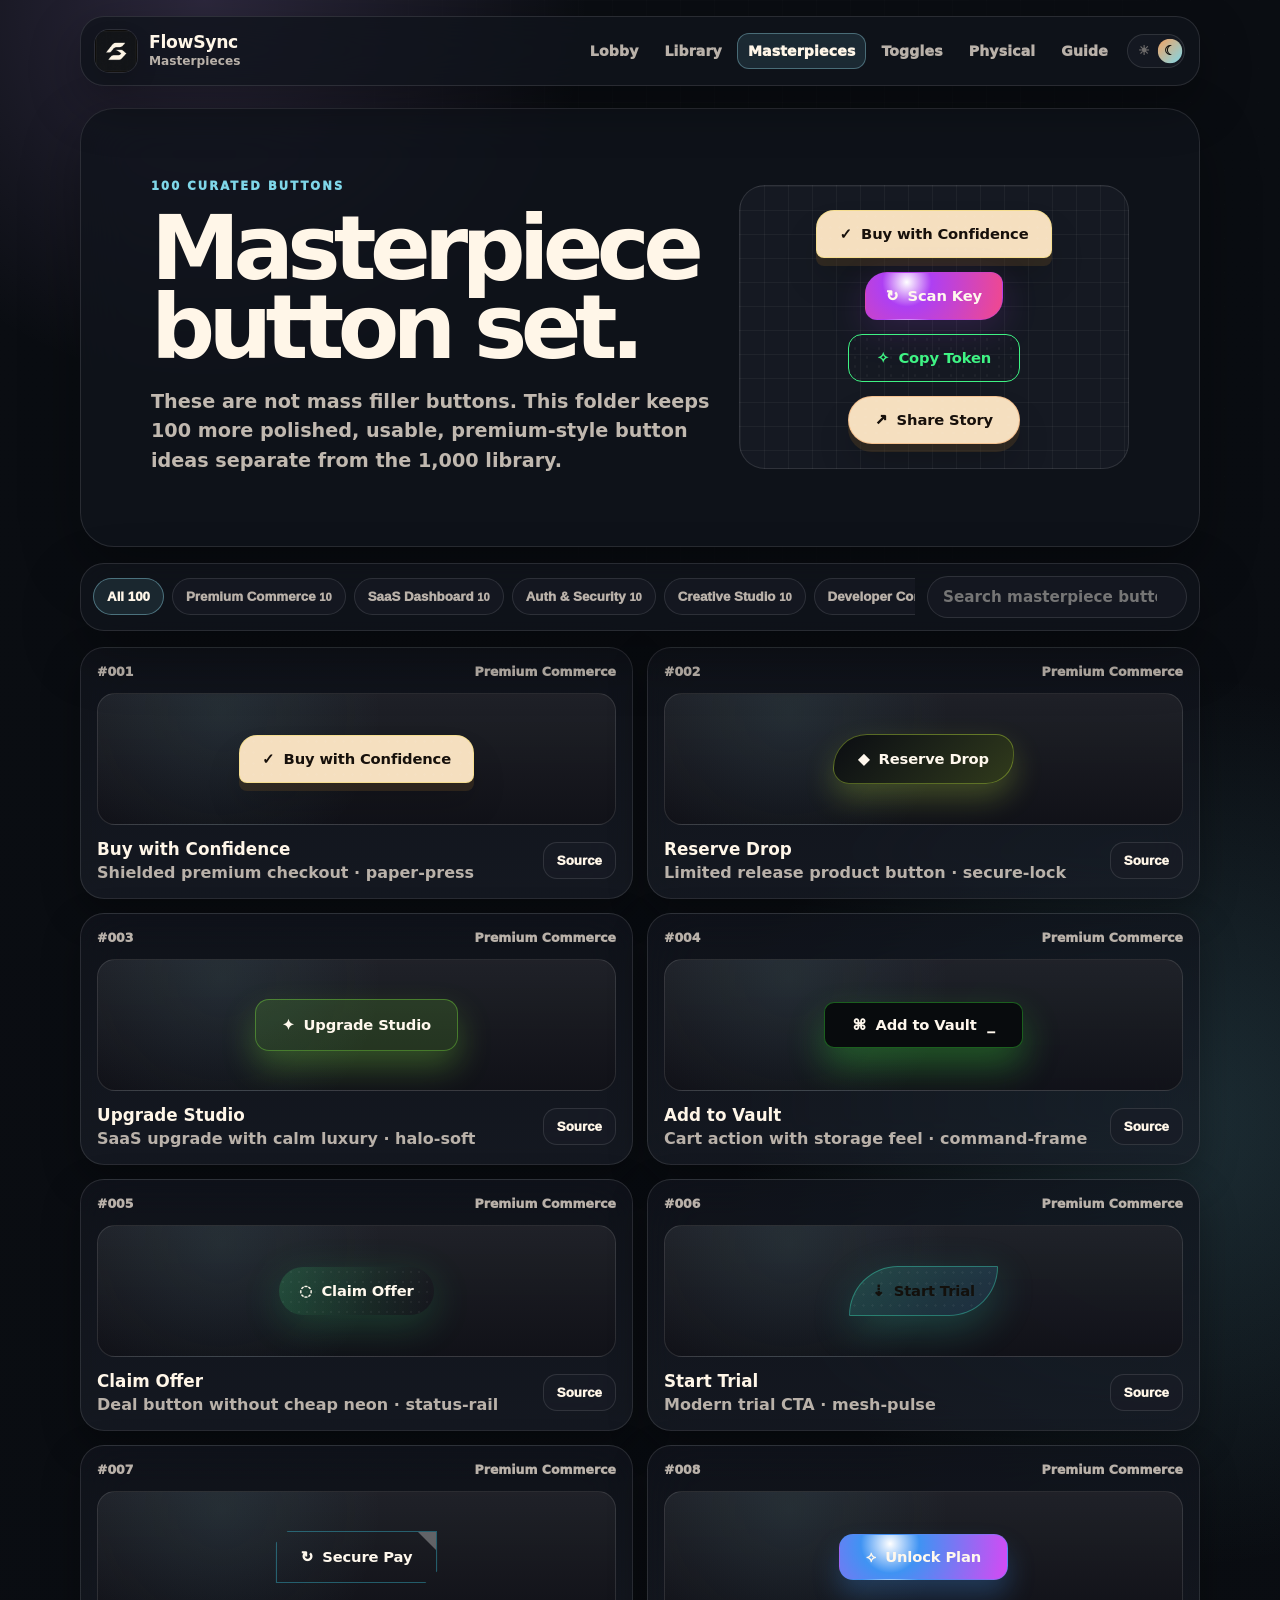
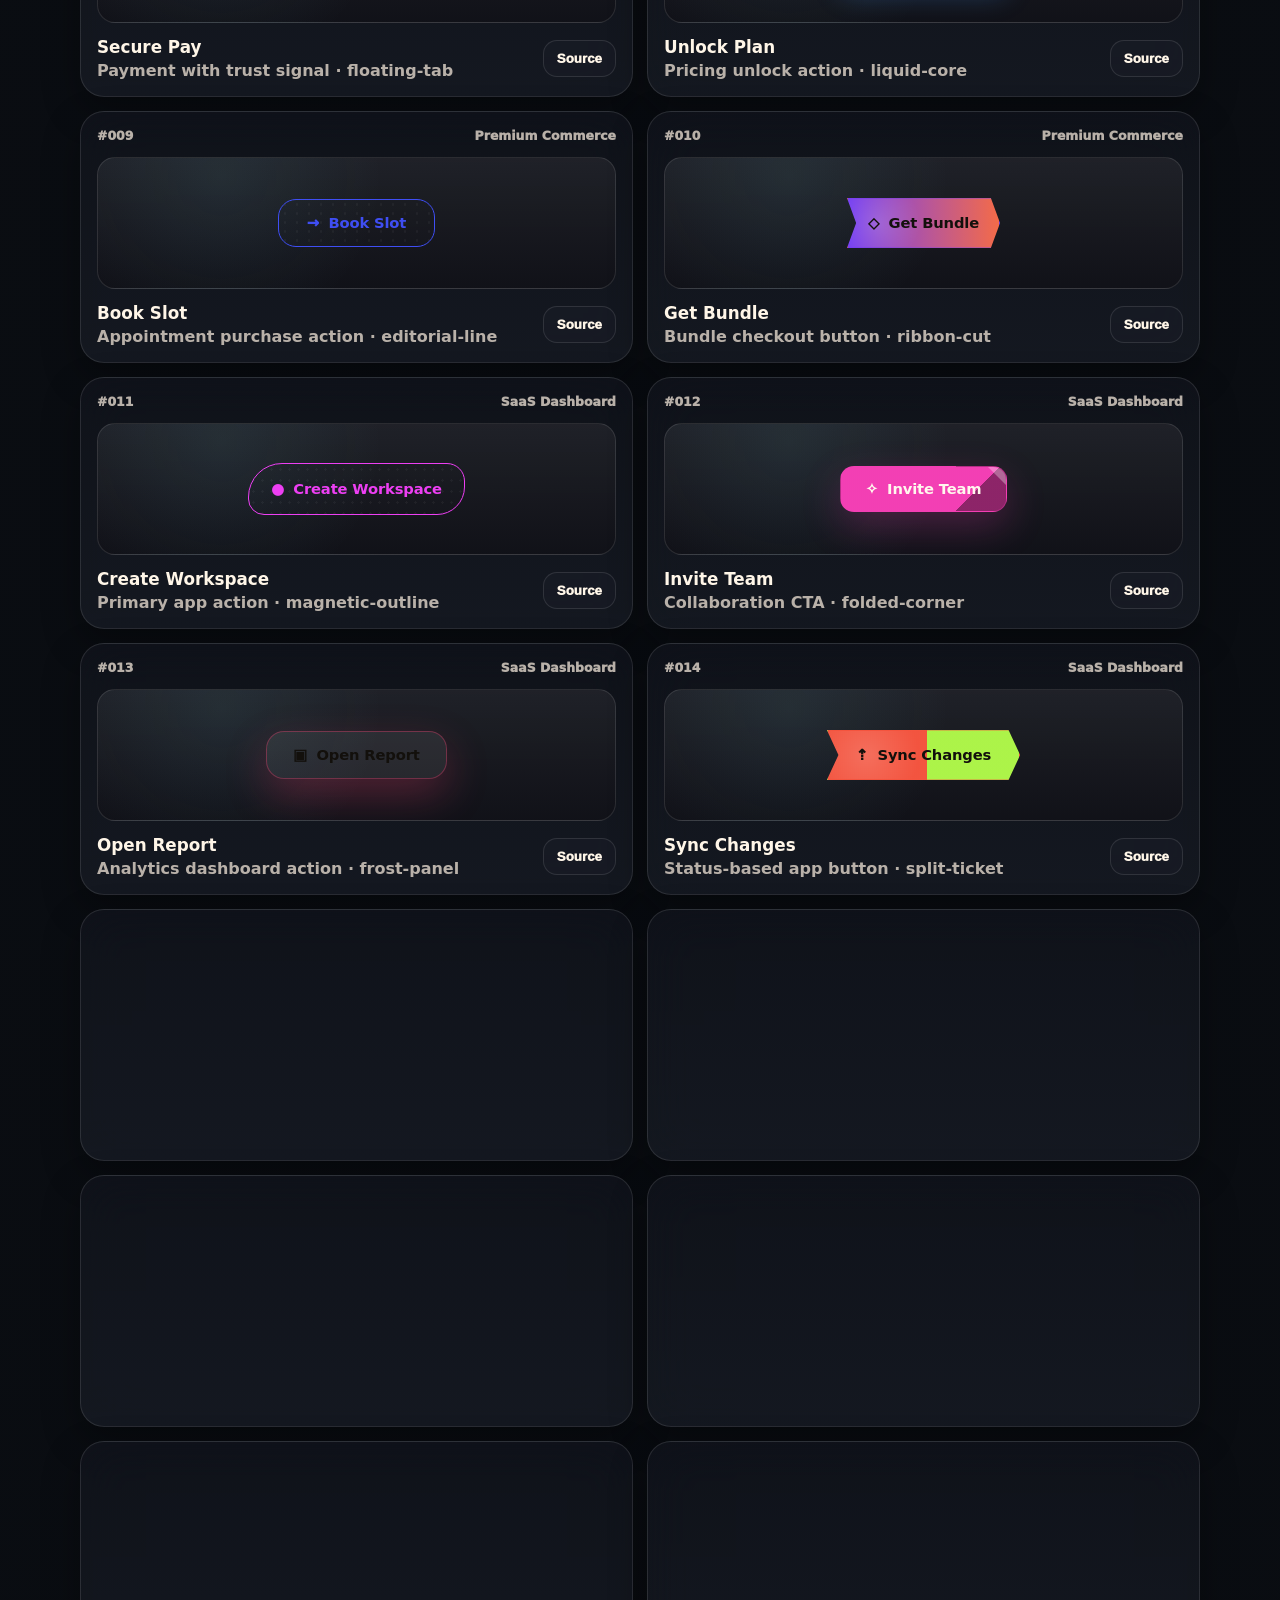
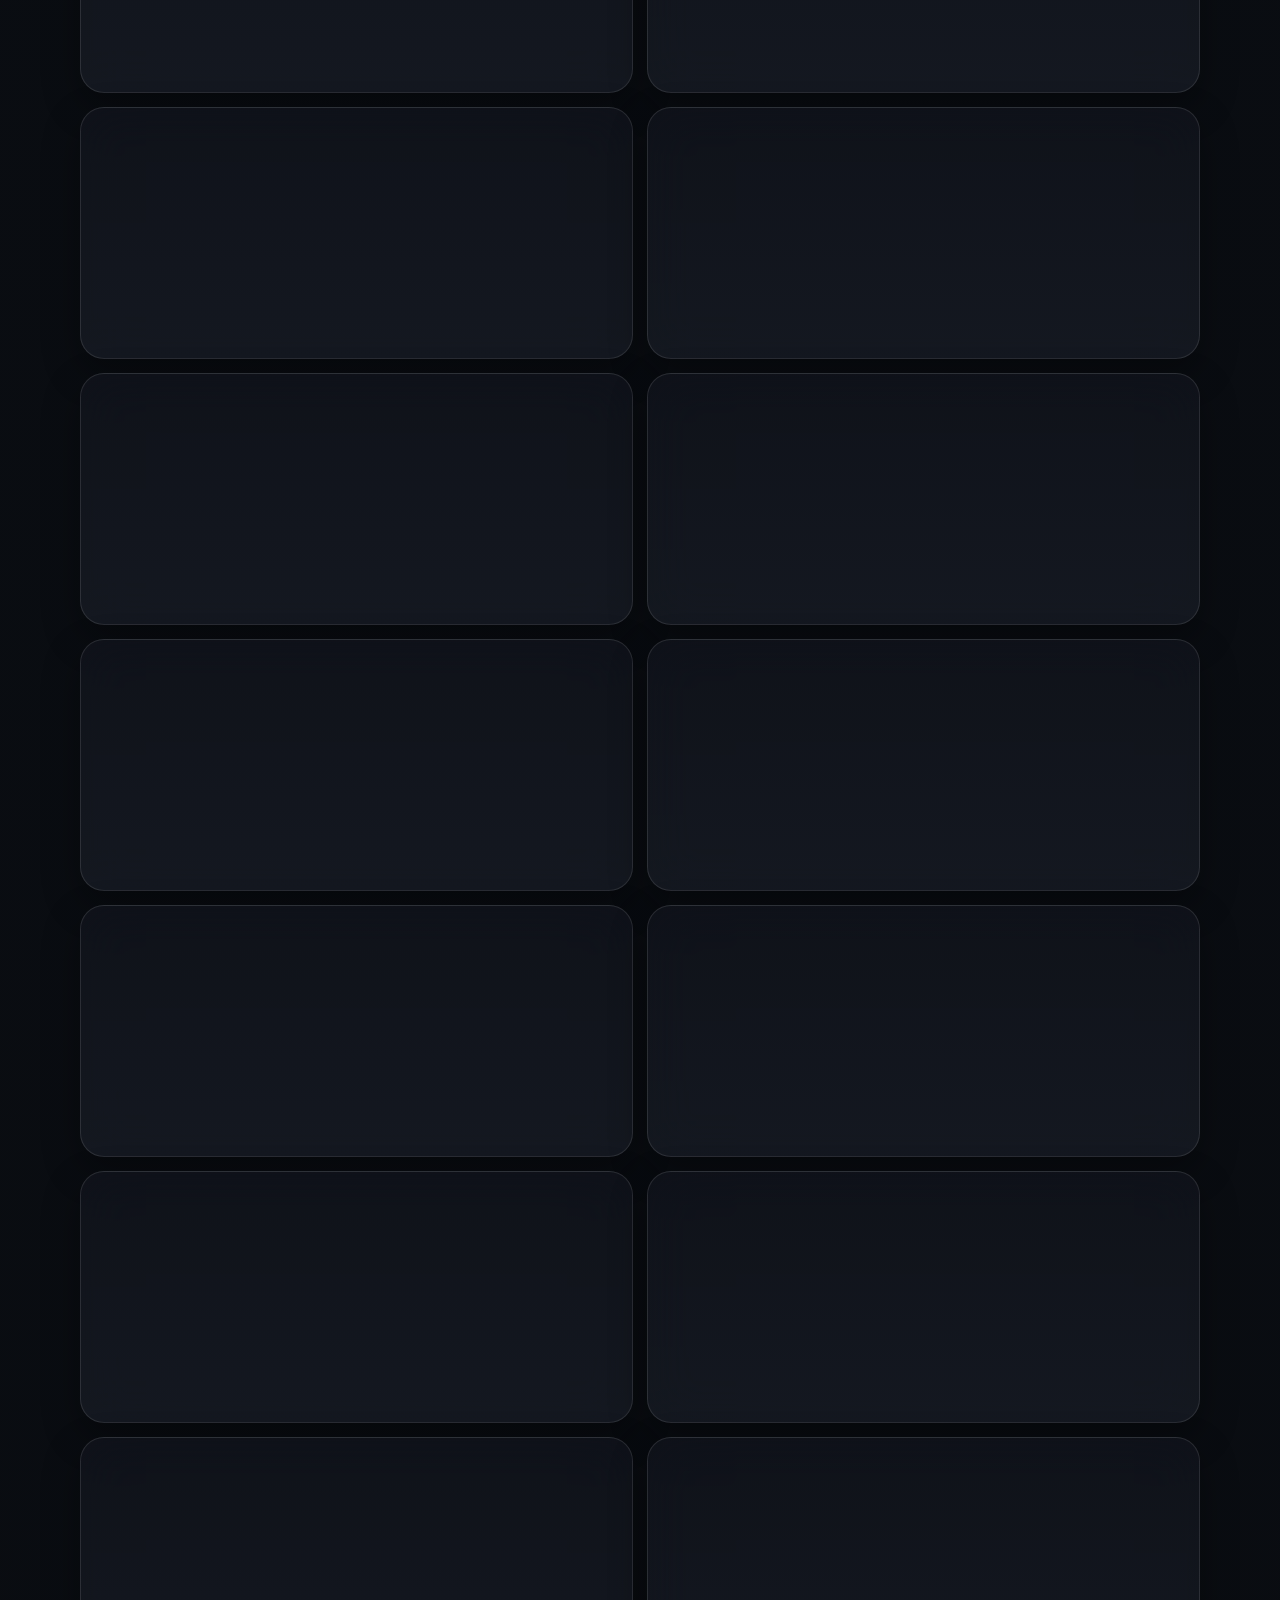
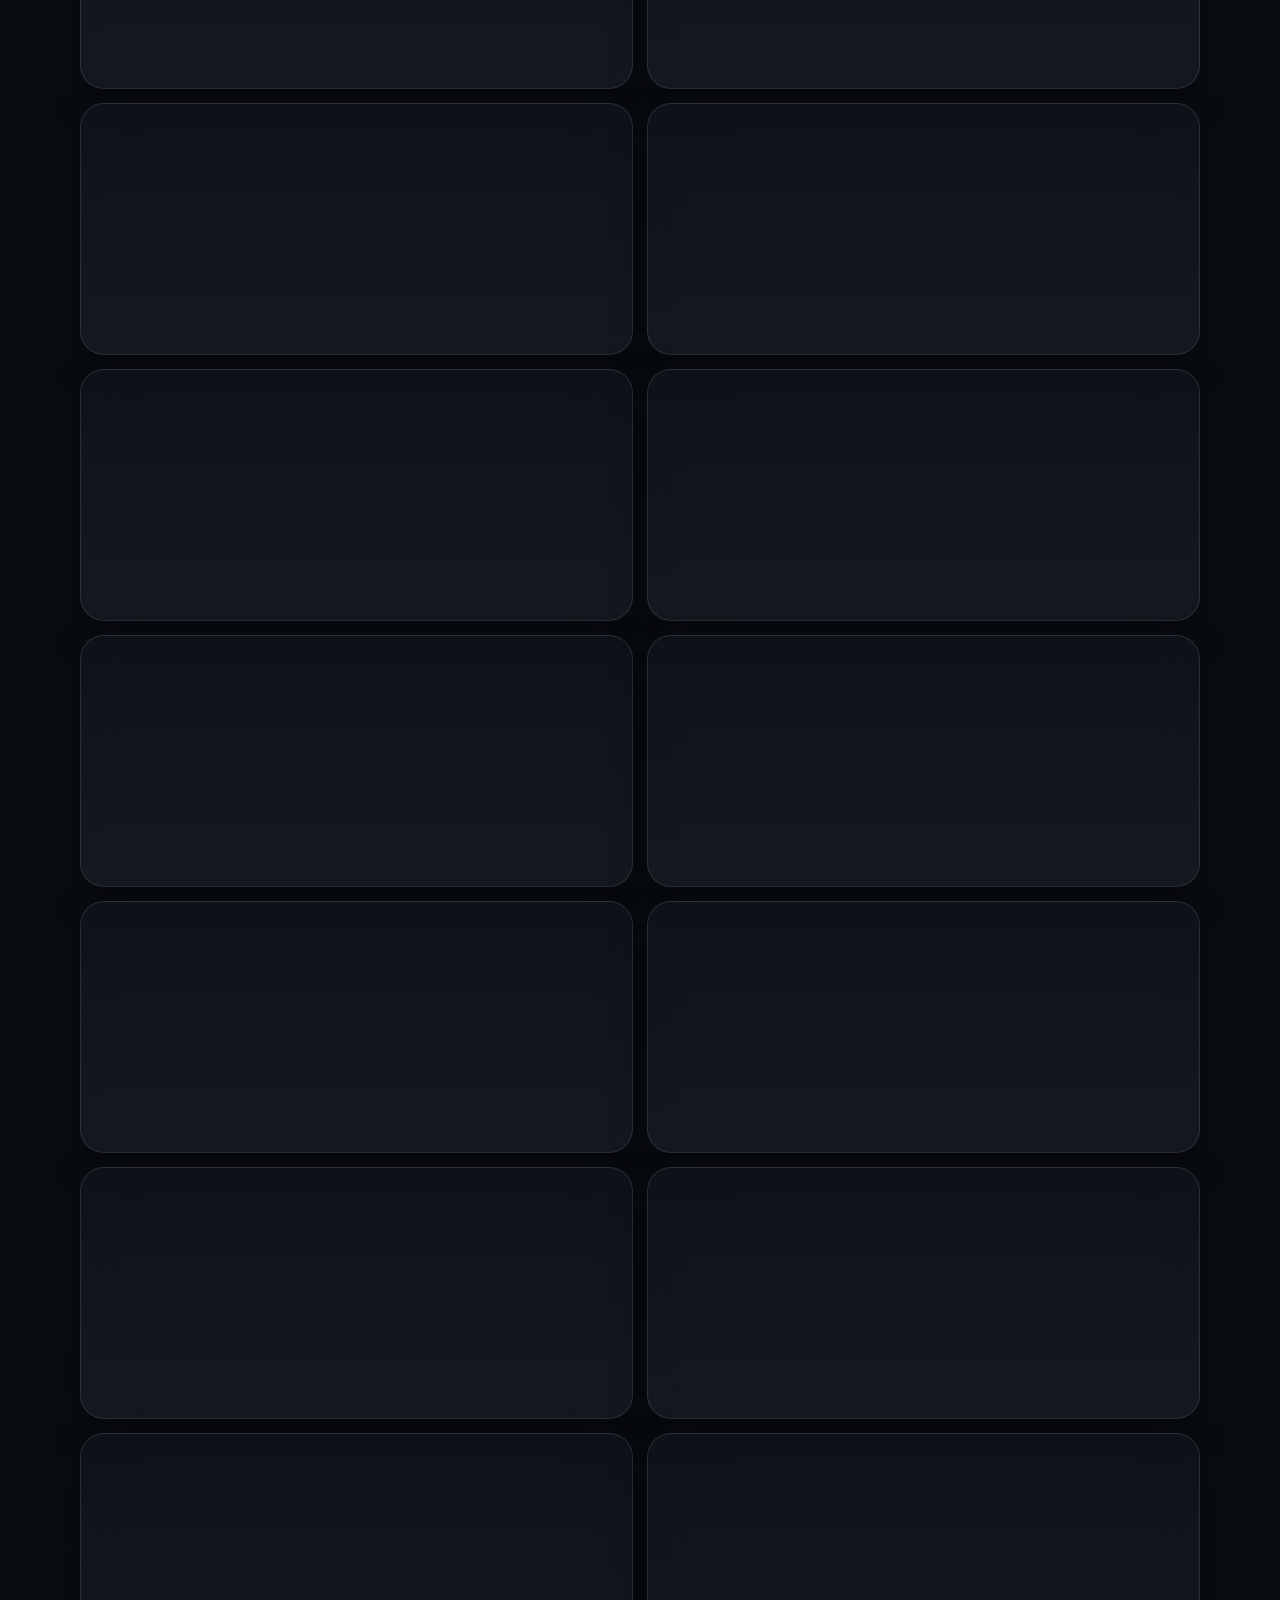
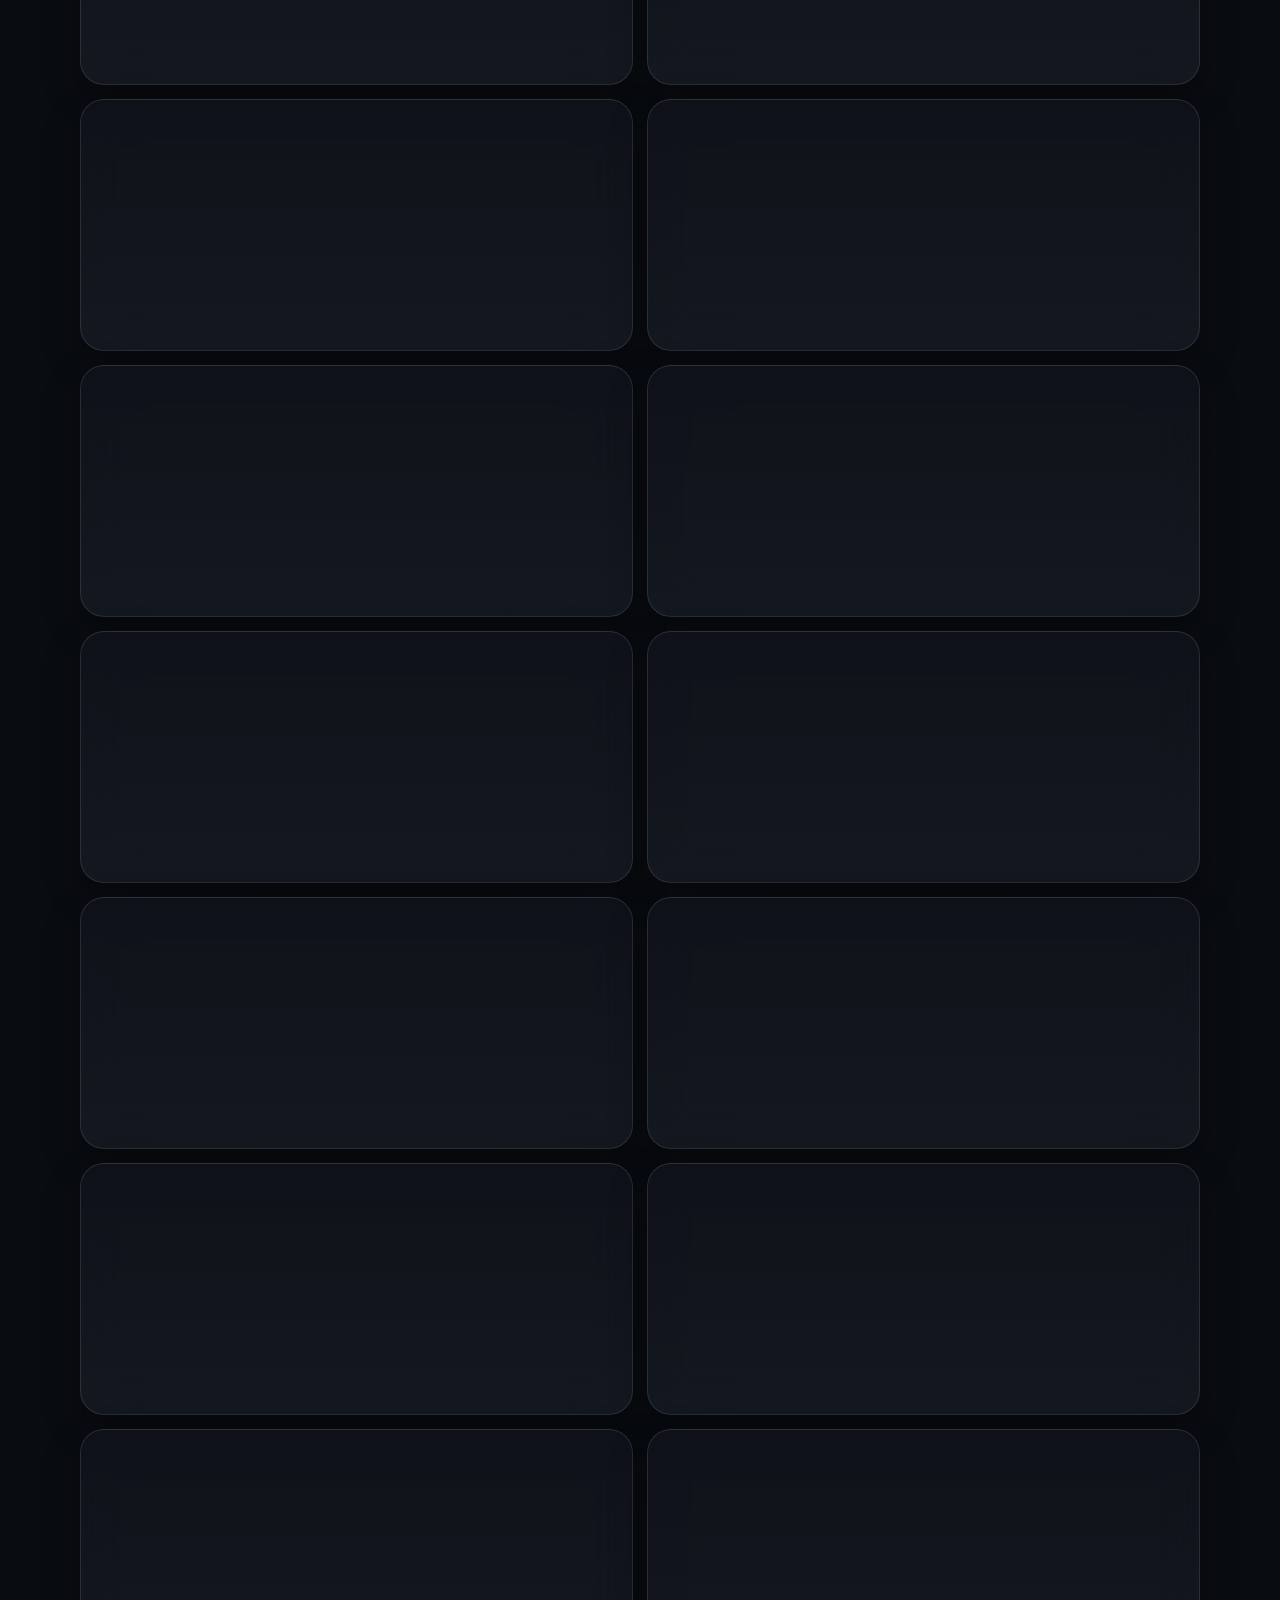
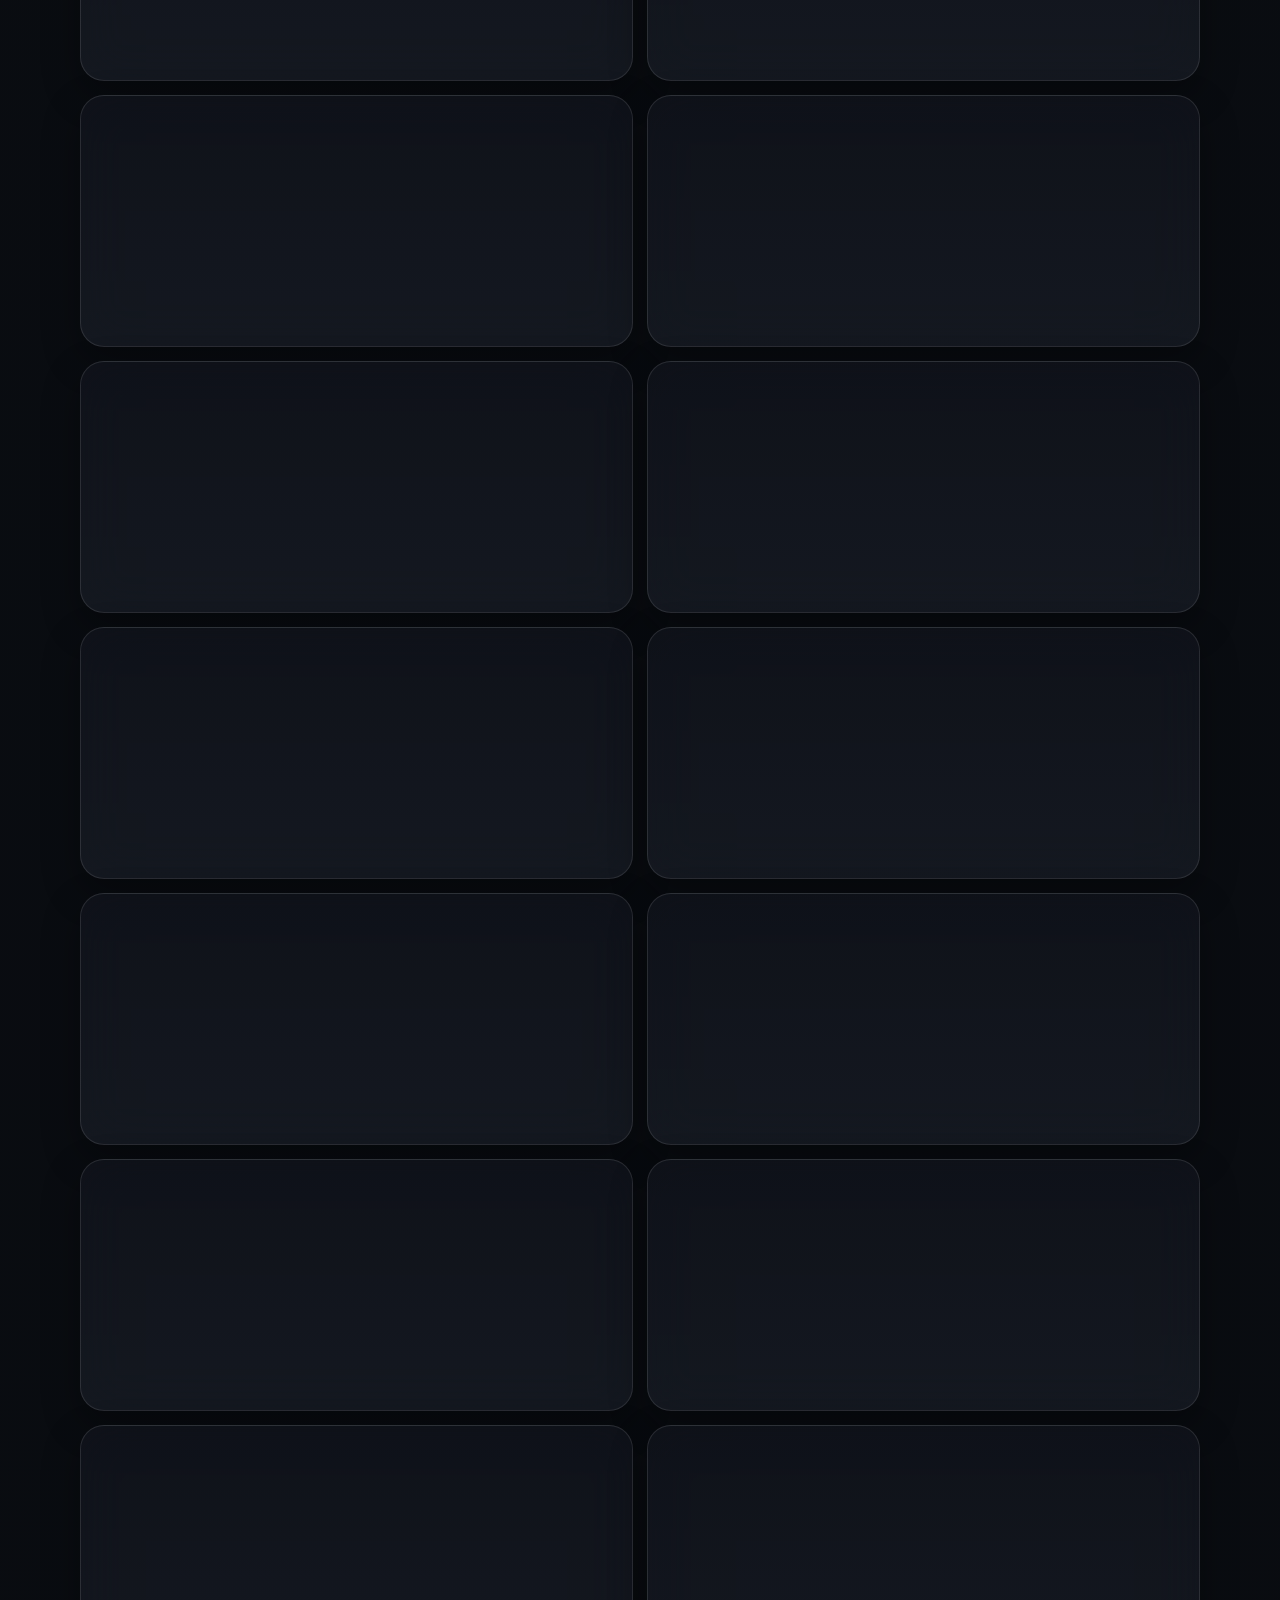
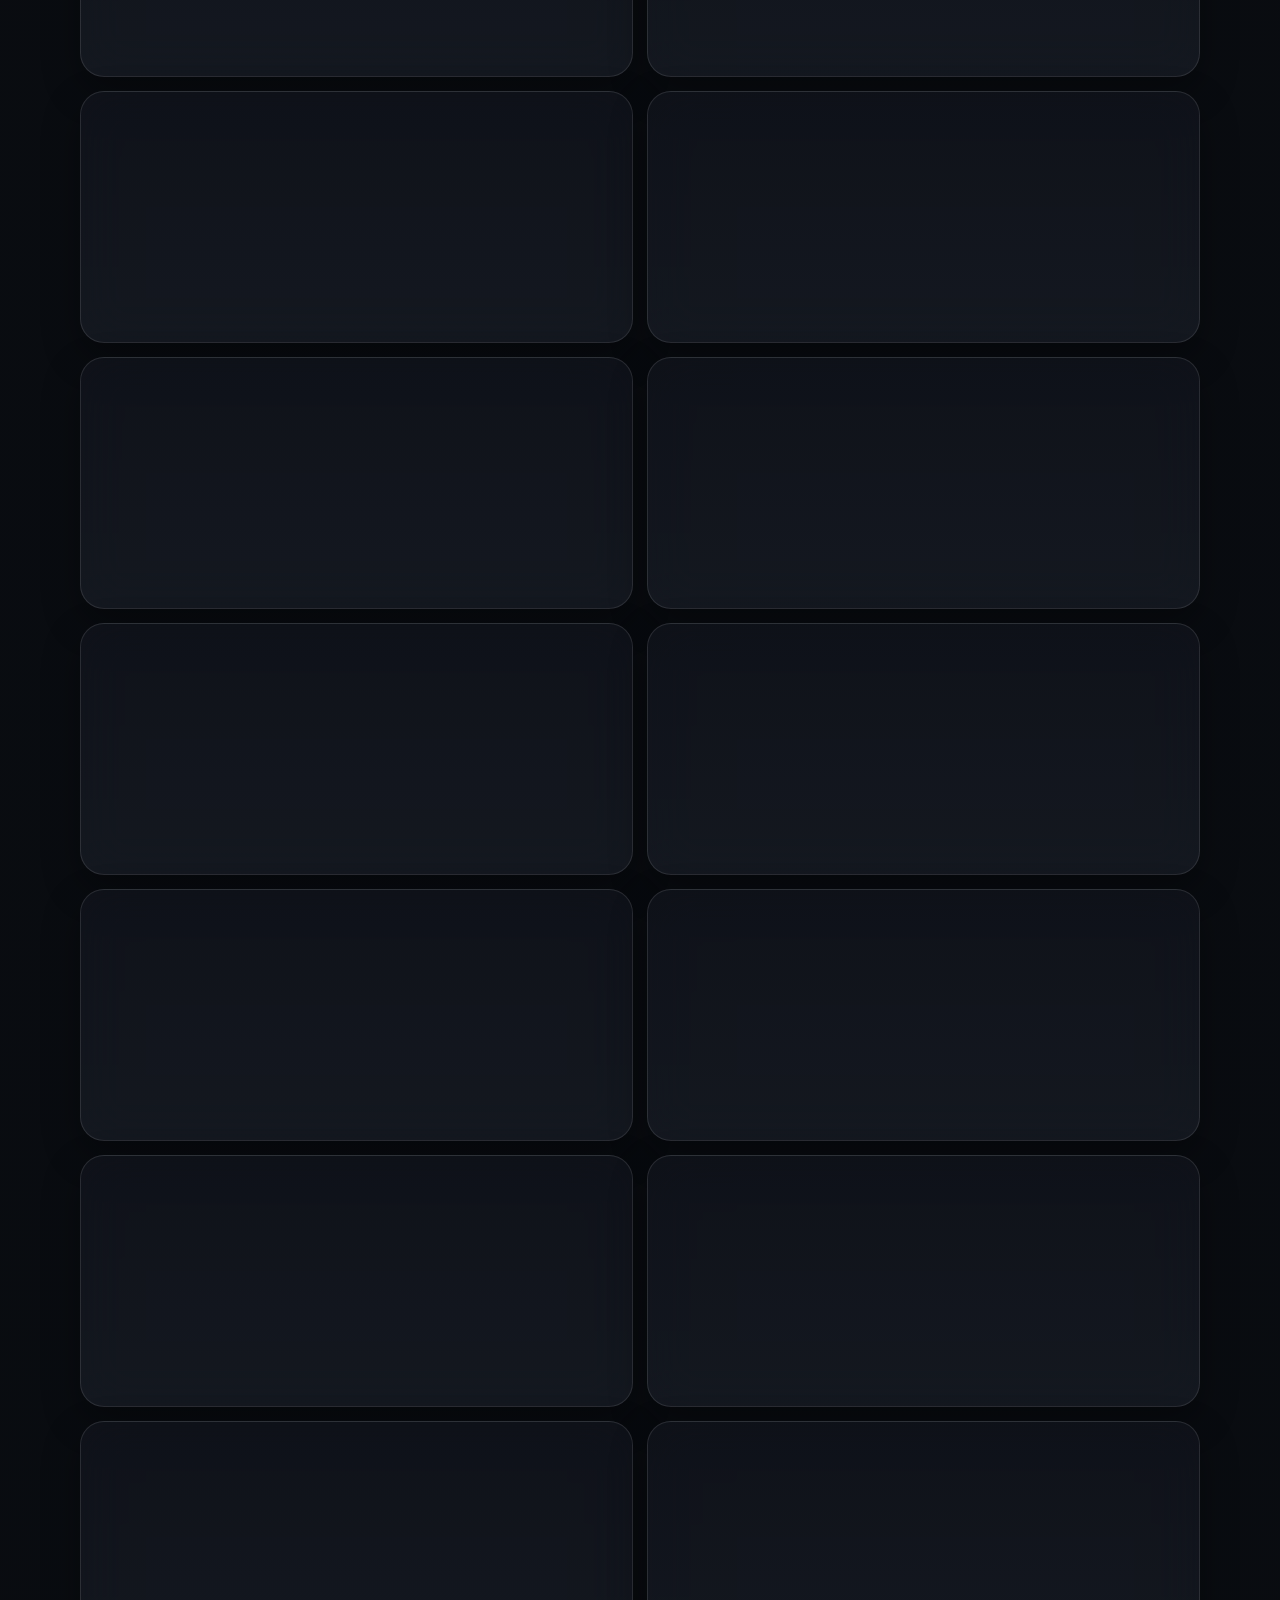
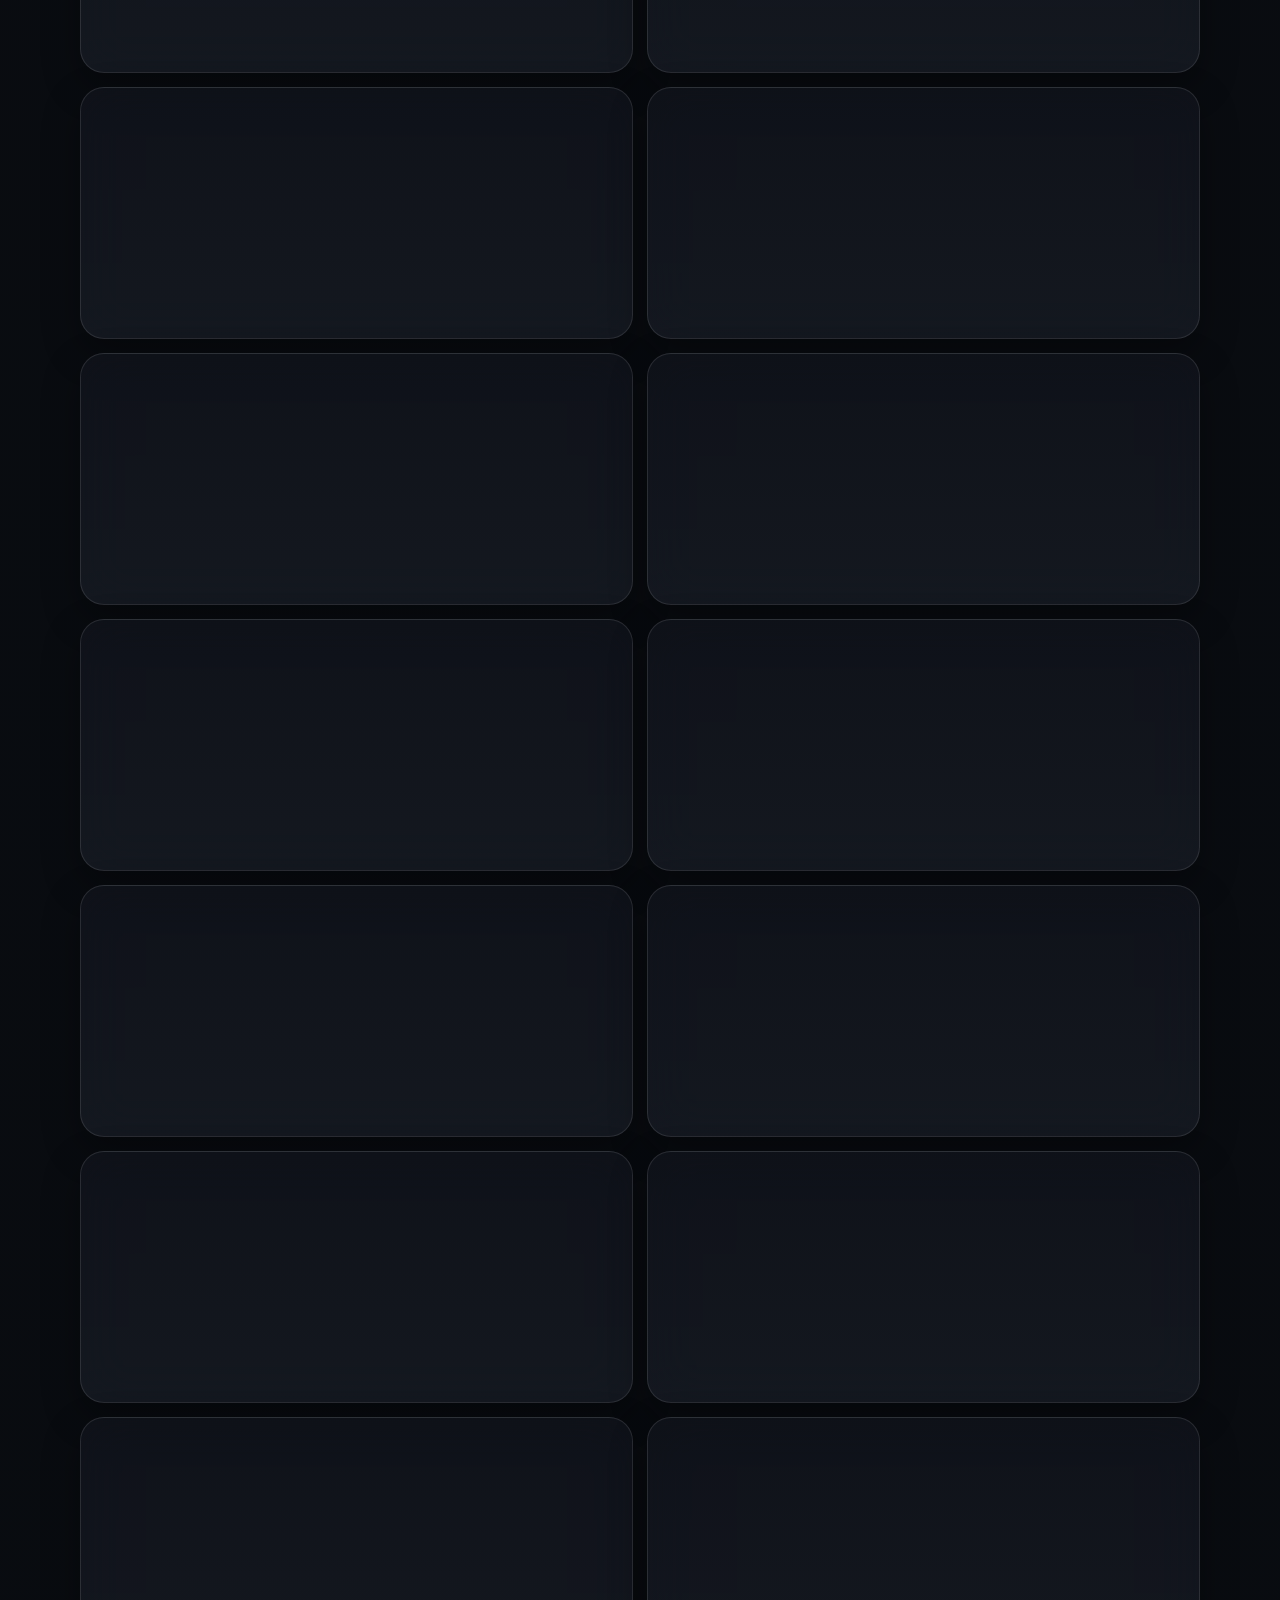
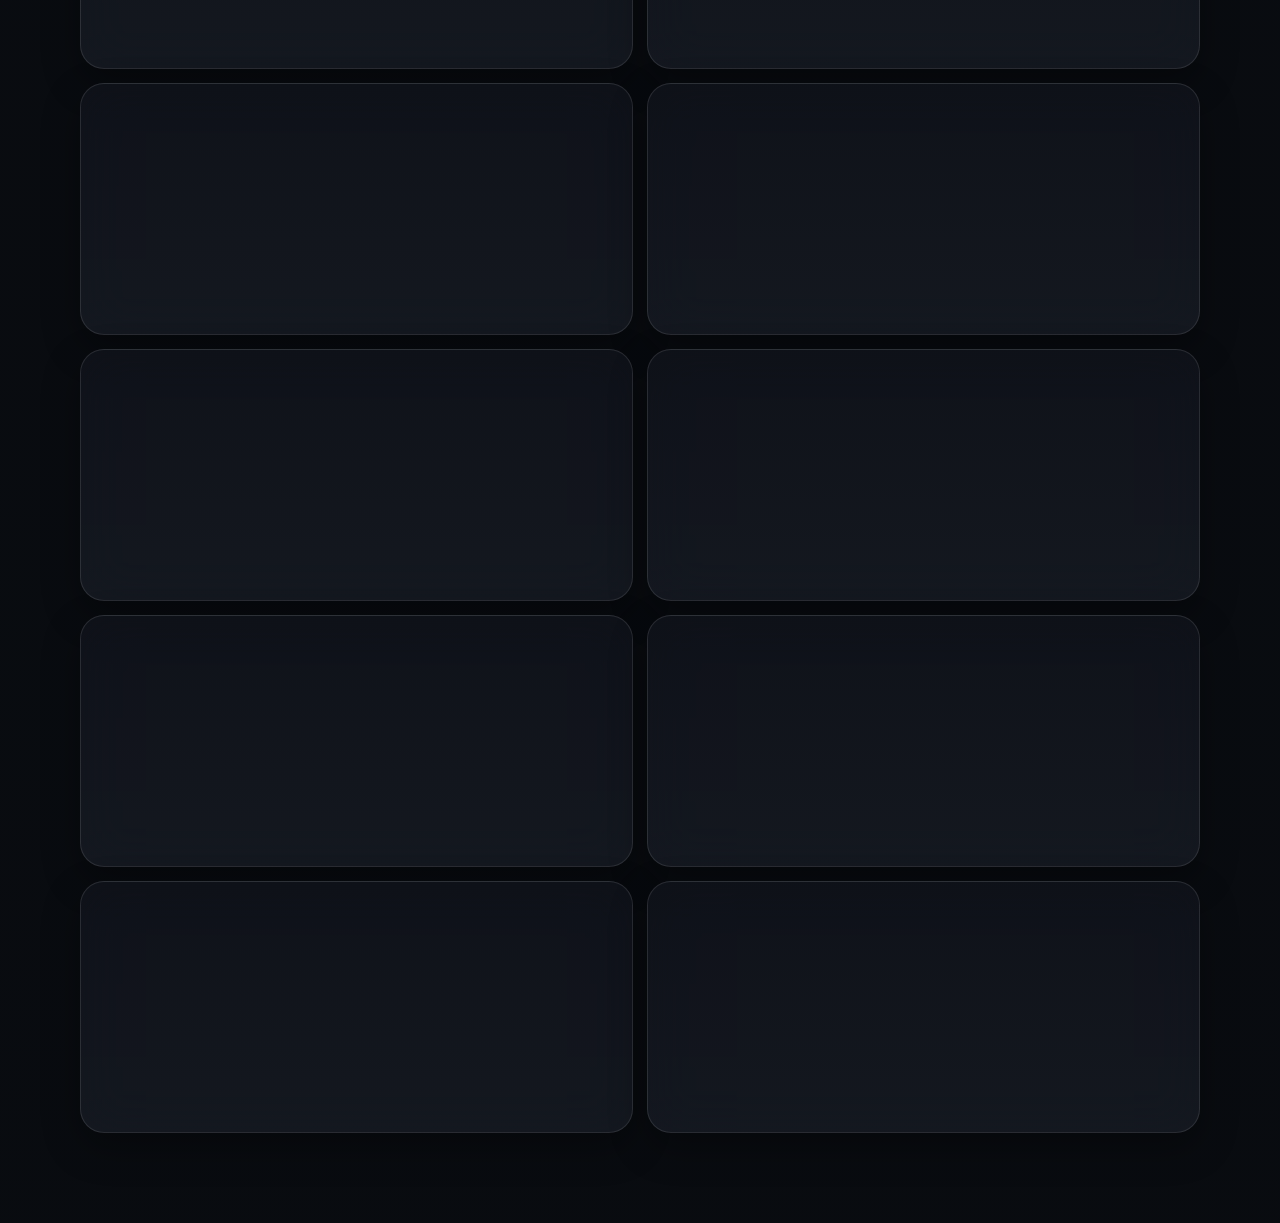
==== masterpieces/index.html @ ef2933c8 "done" ====
<!doctype html>
<html lang="en" data-theme="dark">
<head>
  <meta charset="utf-8">
  <meta name="viewport" content="width=device-width, initial-scale=1">
  <title>FlowSync — Masterpiece Buttons</title>
  <meta name="description" content="100 polished premium button designs with copyable source code.">
  <meta name="robots" content="index, follow, max-image-preview:large">
  <meta name="author" content="Abid Hasan">
  <meta name="theme-color" content="#0b0b12">
  <meta name="color-scheme" content="dark light">
  <link rel="canonical" href="https://abid-root.github.io/flowsync-button/masterpieces/">
  <link id="siteIcon" rel="icon" href="../common/blackone.webp" type="image/webp" data-dark="../common/blackone.webp" data-light="../common/whiteone.webp">
  <link rel="apple-touch-icon" href="../common/apple-touch-icon.png">
  <link rel="manifest" href="../site.webmanifest">
  <meta property="og:type" content="website">
  <meta property="og:title" content="FlowSync — Masterpiece Buttons">
  <meta property="og:description" content="100 polished premium button designs with copyable source code.">
  <meta property="og:url" content="https://abid-root.github.io/flowsync-button/masterpieces/">
  <meta property="og:image" content="https://abid-root.github.io/flowsync-button/common/blackone.webp">
  <meta name="twitter:card" content="summary">
  <meta name="twitter:title" content="FlowSync — Masterpiece Buttons">
  <meta name="twitter:description" content="100 polished premium button designs with copyable source code.">
  <meta name="twitter:image" content="https://abid-root.github.io/flowsync-button/common/blackone.webp">
  <meta http-equiv="Content-Security-Policy" content="default-src 'self'; script-src 'self' 'unsafe-inline'; style-src 'self' 'unsafe-inline'; img-src 'self' data:; font-src 'self'; base-uri 'self'; form-action 'self'; frame-ancestors 'none'; object-src 'none'; upgrade-insecure-requests">
  <link rel="stylesheet" href="../assets/styles.css">
  <link rel="stylesheet" href="../assets/masterpiece-buttons.css">
  <script type="application/ld+json">{"@context": "https://schema.org", "@type": "WebSite", "name": "FlowSync", "url": "https://abid-root.github.io/flowsync-button/", "description": "100 polished premium button designs with copyable source code.", "author": {"@type": "Person", "name": "Abid Hasan"}}</script>
</head>
<body class="masterpiece-body" data-page="masterpieces">
  <div class="ambient" aria-hidden="true"></div>

  <header class="topbar">
    <a class="brand" href="../index.html" aria-label="FlowSync home">
      <img id="brandLogo" class="brand-logo" src="../common/blackone.webp" alt="FlowSync logo" width="44" height="44" data-dark="../common/blackone.webp" data-light="../common/whiteone.webp">
      <span><strong>FlowSync</strong><small>Masterpieces</small></span>
    </a>
    <nav class="toplinks" aria-label="Primary navigation">
      <a href="../index.html">Lobby</a><a href="../library.html">Library</a><a href="../masterpieces/index.html" aria-current="page">Masterpieces</a><a href="../toggles/index.html">Toggles</a><a href="../physical-buttons/index.html">Physical</a><a href="../source-guide.html">Guide</a>
      <button class="theme-btn" id="themeToggle" type="button" aria-label="Toggle theme"><span class="theme-icon sun" aria-hidden="true">☀</span><span class="theme-icon moon" aria-hidden="true">☾</span></button>
    </nav>
  </header>

<main class="master-shell">
    <section class="master-hero">
      <div>
        <p class="label">100 curated buttons</p>
        <h1>Masterpiece button set.</h1>
        <p class="lead">These are not mass filler buttons. This folder keeps 100 more polished, usable, premium-style button ideas separate from the 1,000 library.</p>
      </div>

      <div class="master-preview-wall" id="masterHeroPreview"></div>
    </section>

    <section class="master-tools">
      <div class="master-tabs" id="masterTabs"></div>
      <input class="master-search" id="masterSearch" type="search" placeholder="Search masterpiece buttons..." autocomplete="off">
    </section>

    <section class="master-grid" id="masterGrid"></section>
  </main>

  <dialog class="mp-source-dialog" id="mpSourceDialog">
    <form method="dialog" class="mp-dialog-head">
      <div>
        <p class="label">copy source</p>
        <h2 id="mpDialogTitle">Button source</h2>
      </div>
      <button class="mp-dialog-close" type="submit">×</button>
    </form>

    <div class="mp-dialog-preview" id="mpDialogPreview"></div>

    <div class="mp-code-tabs">
      <button class="mp-code-tab active" type="button" data-tab="html">HTML</button>
      <button class="mp-code-tab" type="button" data-tab="css">CSS</button>
      <button class="mp-code-tab" type="button" data-tab="js">JS</button>
      <button class="mp-copy-code" id="mpCopyCode" type="button">Copy</button>
    </div>

    <pre class="mp-code-box"><code id="mpCodeBlock"></code></pre>
  </dialog>




  <script src="../assets/data.js"></script>
  <script src="../assets/app.js"></script>
  <script src="../assets/masterpiece-data.js"></script>
  <script src="../assets/masterpiece-app.js"></script>
</body>
</html>
---- assets/styles.css ----
:root {
  --bg: #0b0b12;
  --surface: rgba(18, 16, 28, .78);
  --surface-2: rgba(28, 24, 42, .82);
  --text: #fff4e5;
  --muted: #b2a7ba;
  --line: rgba(255, 255, 255, .12);
  --accent: #ff9e64;
  --accent-2: #70d7ff;
  --accent-3: #d68cff;
  --shadow: rgba(0,0,0,.36);
  --grid: rgba(255,255,255,.045);
  color-scheme: dark;
}

:root[data-theme="light"] {
  --bg: #f4efe6;
  --surface: rgba(255, 250, 240, .78);
  --surface-2: rgba(247, 238, 221, .86);
  --text: #16110d;
  --muted: #706154;
  --line: rgba(30, 21, 12, .13);
  --accent: #9e4f17;
  --accent-2: #056c83;
  --accent-3: #7b42ad;
  --shadow: rgba(70, 43, 18, .13);
  --grid: rgba(42, 27, 12, .055);
  color-scheme: light;
}

* { box-sizing: border-box; }
html { scroll-behavior: smooth; }
body {
  margin: 0;
  min-height: 100vh;
  background:
    radial-gradient(circle at 9% 10%, color-mix(in srgb, var(--accent-3) 28%, transparent), transparent 26rem),
    radial-gradient(circle at 82% 5%, color-mix(in srgb, var(--accent-2) 22%, transparent), transparent 28rem),
    radial-gradient(circle at 60% 100%, color-mix(in srgb, var(--accent) 22%, transparent), transparent 30rem),
    var(--bg);
  color: var(--text);
  font-family: Inter, ui-sans-serif, system-ui, -apple-system, BlinkMacSystemFont, "Segoe UI", sans-serif;
}

.ambient {
  position: fixed;
  inset: 0;
  pointer-events: none;
  background-image:
    linear-gradient(var(--grid) 1px, transparent 1px),
    linear-gradient(90deg, var(--grid) 1px, transparent 1px);
  background-size: 34px 34px;
  mask-image: radial-gradient(circle at 60% 20%, black, transparent 80%);
}

.topbar {
  position: sticky;
  top: 16px;
  z-index: 50;
  width: min(1180px, calc(100% - 28px));
  margin: 16px auto 0;
  border: 1px solid var(--line);
  border-radius: 24px;
  background: var(--surface);
  backdrop-filter: blur(24px) saturate(140%);
  box-shadow: 0 18px 52px var(--shadow);
  padding: 12px 14px;
  display: flex;
  align-items: center;
  justify-content: space-between;
  gap: 18px;
}

.brand {
  display: inline-flex;
  align-items: center;
  gap: 12px;
  color: inherit;
  text-decoration: none;
}
.brand-logo {
  width: 44px;
  height: 44px;
  object-fit: contain;
  display: block;
  flex-shrink: 0;
}
.brand strong { display: block; font-size: 1.05rem; line-height: 1; }
.brand small { display: block; color: var(--muted); font-weight: 800; margin-top: 3px; }

.toplinks {
  display: flex;
  align-items: center;
  gap: 8px;
}
.toplinks a,
.theme-btn {
  border: 1px solid transparent;
  background: transparent;
  color: var(--muted);
  text-decoration: none;
  padding: 10px 13px;
  border-radius: 999px;
  font-weight: 950;
  letter-spacing: .02em;
  cursor: pointer;
}
.toplinks a:hover,
.toplinks a[aria-current="page"],
.theme-btn:hover {
  color: var(--text);
  border-color: var(--line);
  background: color-mix(in srgb, var(--accent) 12%, transparent);
}

.lobby-shell,
.guide-shell {
  width: min(1180px, calc(100% - 28px));
  margin: 20px auto 90px;
}

.lobby-hero {
  min-height: 560px;
  display: grid;
  grid-template-columns: 1fr minmax(320px, 430px);
  gap: 18px;
  align-items: stretch;
}

.hero-left,
.lobby-device,
.lobby-stats article,
.category-card,
.filter-dock,
.library-head,
.button-card,
.source-dialog,
.guide-hero,
.guide-grid article {
  border: 1px solid var(--line);
  background: var(--surface);
  backdrop-filter: blur(24px) saturate(140%);
  box-shadow: 0 22px 60px var(--shadow);
}

.hero-left {
  border-radius: 38px;
  padding: clamp(34px, 7vw, 80px);
  display: flex;
  flex-direction: column;
  justify-content: center;
}

.label {
  margin: 0 0 16px;
  color: var(--accent-2);
  text-transform: uppercase;
  letter-spacing: .18em;
  font-size: .72rem;
  font-weight: 1000;
}

h1 {
  margin: 0;
  font-size: clamp(3.2rem, 9vw, 8rem);
  line-height: .82;
  letter-spacing: -.085em;
}
.lead {
  margin: 24px 0 0;
  color: var(--muted);
  max-width: 690px;
  font-size: clamp(1rem, 1.5vw, 1.22rem);
  line-height: 1.55;
  font-weight: 680;
}
.hero-actions {
  margin-top: 32px;
  display: flex;
  gap: 10px;
  flex-wrap: wrap;
}
.mega-link,
.ghost-link,
.dock-random,
.load-more,
.copy-code,
.dialog-close {
  border: 1px solid var(--line);
  border-radius: 999px;
  padding: 13px 18px;
  text-decoration: none;
  font-weight: 1000;
  cursor: pointer;
}
.mega-link,
.dock-random,
.load-more,
.copy-code {
  color: #11100d;
  background: linear-gradient(135deg, var(--accent), var(--accent-2));
}
.ghost-link,
.dialog-close {
  color: var(--text);
  background: transparent;
}

.lobby-device {
  border-radius: 38px;
  padding: 20px;
  display: grid;
  grid-template-rows: auto 1fr;
  gap: 18px;
  overflow: hidden;
}
.device-top {
  display: flex;
  gap: 8px;
}
.device-top span {
  width: 12px;
  height: 12px;
  border-radius: 50%;
  background: var(--accent);
}
.device-grid {
  border-radius: 28px;
  background:
    linear-gradient(var(--grid) 1px, transparent 1px),
    linear-gradient(90deg, var(--grid) 1px, transparent 1px),
    var(--surface-2);
  background-size: 24px 24px;
  display: grid;
  align-content: center;
  justify-items: center;
  gap: 22px;
  padding: 28px;
}

.lobby-stats {
  margin-top: 18px;
  display: grid;
  grid-template-columns: repeat(4, 1fr);
  gap: 14px;
}
.lobby-stats article {
  border-radius: 24px;
  padding: 22px;
}
.lobby-stats strong { display: block; font-size: 2.2rem; line-height: 1; }
.lobby-stats span { color: var(--muted); font-weight: 850; }

.category-map {
  margin-top: 46px;
}
.section-head {
  display: flex;
  justify-content: space-between;
  align-items: end;
  gap: 20px;
  margin-bottom: 18px;
}
.section-head h2,
.filter-dock h2,
.library-head h1,
.guide-grid h2 {
  margin: 0;
  font-size: clamp(1.7rem, 4vw, 3.2rem);
  letter-spacing: -.055em;
}

.map-grid {
  display: grid;
  grid-template-columns: repeat(4, minmax(0, 1fr));
  gap: 14px;
}
.category-card {
  border-radius: 26px;
  padding: 20px;
  min-height: 180px;
  color: inherit;
  text-decoration: none;
  position: relative;
  overflow: hidden;
  transition: transform .18s ease, border-color .18s ease;
}
.category-card:hover {
  transform: translateY(-5px);
  border-color: color-mix(in srgb, var(--accent) 45%, var(--line));
}
.category-card .icon {
  width: 42px;
  height: 42px;
  border-radius: 14px;
  display: grid;
  place-items: center;
  color: #111;
  background: linear-gradient(135deg, var(--accent), var(--accent-2));
  font-weight: 1000;
}
.category-card h3 { margin: 20px 0 8px; font-size: 1.1rem; }
.category-card p { color: var(--muted); margin: 0; line-height: 1.45; font-size: .9rem; }
.category-card small { position: absolute; right: 18px; top: 18px; color: var(--muted); font-weight: 900; }

.library-layout {
  width: min(1440px, calc(100% - 28px));
  margin: 20px auto 90px;
  display: grid;
  grid-template-columns: 295px 1fr;
  gap: 16px;
  align-items: start;
}
.filter-dock {
  position: sticky;
  top: 108px;
  border-radius: 30px;
  padding: 20px;
  display: grid;
  gap: 14px;
}
.filter-dock label {
  display: grid;
  gap: 6px;
  border: 1px solid var(--line);
  background: var(--surface-2);
  border-radius: 18px;
  padding: 11px 12px;
}
.filter-dock label span {
  color: var(--muted);
  text-transform: uppercase;
  letter-spacing: .13em;
  font-size: .68rem;
  font-weight: 1000;
}
input,
select {
  border: 0;
  outline: 0;
  background: transparent;
  color: var(--text);
  font: inherit;
  font-weight: 850;
  min-width: 0;
}
select option { color: #111; }
.filter-meta {
  border: 1px dashed var(--line);
  border-radius: 18px;
  padding: 15px;
}
.filter-meta strong { display: block; font-size: 2rem; }
.filter-meta span { color: var(--muted); font-weight: 800; }

.library-main {
  min-width: 0;
}
.library-head {
  border-radius: 32px;
  padding: 30px;
  display: grid;
  grid-template-columns: 1fr minmax(240px, 360px);
  gap: 18px;
  align-items: end;
}
.library-head p {
  margin: 0;
  color: var(--muted);
  font-weight: 720;
  line-height: 1.5;
}
.library-head .label { color: var(--accent-2); margin-bottom: 12px; }

.button-grid {
  margin-top: 16px;
  display: grid;
  grid-template-columns: repeat(3, minmax(0, 1fr));
  gap: 14px;
}
.button-card {
  content-visibility: auto;
  contain-intrinsic-size: 250px;
  border-radius: 28px;
  padding: 16px;
  display: grid;
  gap: 14px;
}
.card-meta {
  display: flex;
  justify-content: space-between;
  gap: 12px;
  color: var(--muted);
  font-size: .75rem;
  font-weight: 950;
}
.stage {
  min-height: 120px;
  border-radius: 22px;
  border: 1px solid var(--line);
  background:
    radial-gradient(circle at 20% 20%, color-mix(in srgb, hsl(var(--hue) 88% 62%) 16%, transparent), transparent 180px),
    var(--surface-2);
  display: grid;
  place-items: center;
  padding: 22px;
  overflow: hidden;
}
.card-bottom {
  display: grid;
  grid-template-columns: 1fr auto;
  align-items: center;
  gap: 10px;
}
.card-bottom strong { display: block; }
.card-bottom small { color: var(--muted); font-weight: 780; }
.source-btn {
  border: 1px solid var(--line);
  border-radius: 999px;
  background: transparent;
  color: var(--text);
  padding: 9px 12px;
  font-weight: 1000;
  cursor: pointer;
}
.load-row {
  display: grid;
  place-items: center;
  gap: 10px;
  margin-top: 26px;
  color: var(--muted);
}

/* Button design system */
.bv-btn {
  --c1: hsl(var(--hue) 88% 60%);
  --c2: hsl(var(--hue2) 88% 62%);
  position: relative;
  isolation: isolate;
  display: inline-flex;
  align-items: center;
  justify-content: center;
  gap: .62em;
  min-height: 48px;
  padding: 0 22px;
  border: 0;
  outline: 0;
  color: var(--button-fg, #fffaf0);
  background: var(--button-bg, linear-gradient(135deg, var(--c1), var(--c2)));
  box-shadow: 0 calc(8px + var(--weight) * 2px) calc(18px + var(--weight) * 2px) color-mix(in srgb, var(--c1) 24%, transparent);
  font: 950 .92rem/1 Inter, ui-sans-serif, system-ui, sans-serif;
  cursor: pointer;
  overflow: hidden;
  transition: transform .18s ease, filter .18s ease, box-shadow .18s ease, border-color .18s ease, letter-spacing .18s ease;
  transform: translateZ(0);
}
.bv-btn span, .bv-btn b { position: relative; z-index: 2; }
.bv-btn span { font-size: 1.04em; }
.shape-pill { border-radius: 999px; }
.shape-squircle { border-radius: 23px 13px; }
.shape-slant { border-radius: 12px; transform: skewX(-8deg); }
.shape-slant span, .shape-slant b { transform: skewX(8deg); }
.shape-ticket { border-radius: 999px 16px 999px 16px; }
.shape-tab { border-radius: 18px 18px 7px 7px; }
.shape-cut { clip-path: polygon(12px 0, 100% 0, 100% calc(100% - 12px), calc(100% - 12px) 100%, 0 100%, 0 12px); border-radius: 0; }
.shape-round { border-radius: 28px; }
.shape-square { border-radius: 8px; }
.shape-capsule { border-radius: 26px; padding-inline: 30px; }
.shape-notch { clip-path: polygon(0 0, calc(100% - 14px) 0, 100% 50%, calc(100% - 14px) 100%, 0 100%, 12px 50%); border-radius: 0; }

.family-orbit { --button-bg: radial-gradient(circle at 20% 20%, white, var(--c1) 22%, var(--c2)); color:#10100d; }
.family-capsule { --button-bg: color-mix(in srgb, var(--c1) 84%, white 12%); color:#12100c; }
.family-ticket { outline: 1px dashed rgba(255,255,255,.55); outline-offset: -6px; }
.family-glass { --button-bg: linear-gradient(135deg, color-mix(in srgb,var(--c1) 28%,transparent), color-mix(in srgb,var(--c2) 18%,transparent)); border: 1px solid color-mix(in srgb, white 28%, transparent); backdrop-filter: blur(12px); }
.family-solid { --button-bg: var(--c1); }
.family-outline { --button-bg: transparent; border: 1.5px solid var(--c1); color: var(--c1); box-shadow: none; }
.family-rail { --button-bg: transparent; color:var(--text); border-left: 4px solid var(--c1); box-shadow: none; }
.family-soft { --button-bg: color-mix(in srgb, var(--c1) 18%, var(--surface-2)); color: var(--text); box-shadow: none; }
.family-chrome { --button-bg: linear-gradient(135deg, #fff, #838383, #f6ead8); color:#111; }
.family-neon { --button-bg: #070810; border: 1px solid var(--c1); color: var(--c1); text-shadow: 0 0 12px var(--c1); box-shadow: 0 0 24px color-mix(in srgb,var(--c1) 28%,transparent); }
.family-paper { --button-bg: #f2dfc3; color:#17100a; box-shadow: 0 8px 0 #c9b28e; }
.family-brutal { --button-bg: var(--c1); color:#111; border: 2px solid #111; box-shadow: 5px 5px 0 #111; }
.family-tab { --button-bg: color-mix(in srgb, var(--c1) 22%, transparent); color:var(--text); border:1px solid var(--line); }
.family-chip { min-height: 38px; padding-inline: 16px; --button-bg: color-mix(in srgb, var(--c1) 16%, transparent); color:var(--text); box-shadow:none; }
.family-ribbon { clip-path: polygon(0 0, 94% 0, 100% 50%, 94% 100%, 0 100%, 6% 50%); }
.family-notch { clip-path: polygon(12px 0,100% 0,calc(100% - 12px) 50%,100% 100%,12px 100%,0 50%); }
.family-wire { --button-bg: transparent; color:var(--c1); border:1px solid var(--c1); box-shadow: inset 0 0 0 1px color-mix(in srgb,var(--c1) 22%, transparent); }
.family-stamp { --button-bg: transparent; color:var(--c1); border:2px dashed var(--c1); box-shadow:none; }
.family-terminal { --button-bg:#080b0a; color:#b9ff57; border:1px solid #b9ff57; font-family: ui-monospace, SFMono-Regular, Menlo, Consolas, monospace; box-shadow:none; }
.family-magnet { --button-bg: linear-gradient(90deg,var(--c1),var(--c2)); }
.family-liquid { border-radius: 28px 16px 31px 15px; }
.family-pixel { border-radius:0; box-shadow: 4px 4px 0 var(--c2); }
.family-deck { --button-bg: var(--surface-2); color: var(--text); border:1px solid var(--line); }
.family-bevel { --button-bg: linear-gradient(180deg, color-mix(in srgb,var(--c1) 85%,white 12%), color-mix(in srgb,var(--c1) 65%,black 28%)); }
.family-mono { --button-bg: var(--text); color: var(--bg); }
.family-halo { box-shadow: 0 0 0 7px color-mix(in srgb,var(--c1) 12%,transparent), 0 20px 34px color-mix(in srgb,var(--c1) 20%,transparent); }
.family-split { --button-bg: linear-gradient(90deg,var(--c1) 0 50%,var(--c2) 50%); }
.family-mesh { --button-bg: linear-gradient(135deg,var(--c1),var(--c2)); }
.family-fold { --button-bg: linear-gradient(135deg, var(--c1) 0 70%, color-mix(in srgb,var(--c1) 65%,black) 70%); }
.family-switch { --button-bg: var(--surface-2); color:var(--text); border:1px solid var(--line); }
.family-label { --button-bg: transparent; color:var(--text); border-bottom:2px solid var(--c1); box-shadow:none; }
.family-ink { --button-bg:#171118; color:#fff; }
.family-beam { --button-bg:#05070c; color:var(--c1); border:1px solid color-mix(in srgb,var(--c1) 45%,transparent); }
.family-depth { box-shadow: 0 12px 0 color-mix(in srgb,var(--c1) 36%,#000 64%), 0 25px 40px color-mix(in srgb,var(--c1) 18%, transparent); }
.family-calm { --button-bg: color-mix(in srgb,var(--c1) 12%, var(--surface-2)); color:var(--text); box-shadow:none; }
.family-flare { --button-bg: linear-gradient(90deg,var(--c1),var(--c2),var(--c1)); }
.family-bubble { border-radius: 30px 22px 34px 18px; }
.family-corner { --button-bg: transparent; border:1px solid var(--c1); color:var(--c1); }
.family-pillbox { --button-bg: var(--surface-2); color:var(--text); border:1px solid var(--line); }
.family-laser { --button-bg: #06070b; color:var(--c1); border:1px solid var(--c1); }

.pattern-grain::before,.pattern-dots::before,.pattern-grid::before,.pattern-diagonal::before,.pattern-scan::before,.pattern-rays::before,.pattern-mesh::before,.pattern-stripe::before,.pattern-softlight::before {
  content:""; position:absolute; inset:0; z-index:1; pointer-events:none; opacity:.28;
}
.pattern-grain::before { background-image: radial-gradient(circle, white .8px, transparent 1px); background-size:6px 7px; }
.pattern-dots::before { background-image: radial-gradient(circle, white 1px, transparent 1.5px); background-size: 10px 10px; }
.pattern-grid::before { background-image: linear-gradient(90deg, rgba(255,255,255,.22) 1px, transparent 1px), linear-gradient(rgba(255,255,255,.22) 1px, transparent 1px); background-size: 10px 10px; }
.pattern-diagonal::before { background: repeating-linear-gradient(45deg, transparent 0 8px, rgba(255,255,255,.22) 8px 10px); }
.pattern-scan::before { background: repeating-linear-gradient(0deg, transparent 0 6px, rgba(255,255,255,.22) 6px 7px); }
.pattern-rays::before { background: conic-gradient(from 0deg, transparent, rgba(255,255,255,.25), transparent 20%); }
.pattern-mesh::before { background-image: radial-gradient(circle at 50% 50%, rgba(255,255,255,.3) 1px, transparent 1.5px); background-size: 14px 14px; }
.pattern-stripe::before { background: repeating-linear-gradient(90deg, transparent 0 12px, rgba(255,255,255,.22) 12px 15px); }
.pattern-softlight::before { background: radial-gradient(circle at 30% 20%, rgba(255,255,255,.38), transparent 38%); }

.bv-btn::after { content:""; position:absolute; inset:0; z-index:1; opacity:0; pointer-events:none; transition:.28s ease; }
.bv-btn:hover { transform: translateY(-3px) scale(1.02); filter: saturate(1.07); }
.bv-btn:active { transform: translateY(2px) scale(.98); }

.motion-slide-glow:hover { box-shadow: 0 0 0 8px color-mix(in srgb,var(--c1) 14%, transparent), 0 20px 36px color-mix(in srgb,var(--c1) 24%, transparent); }
.motion-wipe-fill::after { background:rgba(255,255,255,.25); transform:scaleX(0); transform-origin:left; }
.motion-wipe-fill:hover::after { opacity:1; transform:scaleX(1); }
.motion-icon-hop:hover span { transform: translateY(-4px); }
.motion-ring-pop:hover { outline: 2px solid var(--c2); outline-offset: 6px; }
.motion-scan-line::after { background: repeating-linear-gradient(0deg, transparent 0 5px, rgba(255,255,255,.35) 5px 6px); }
.motion-scan-line:hover::after { opacity:.35; animation: scan 600ms linear infinite; }
.motion-border-run:hover { outline: 2px dashed var(--c2); outline-offset: 5px; }
.motion-shine-pass::after { background: linear-gradient(100deg, transparent 20%, rgba(255,255,255,.55), transparent 80%); transform: translateX(-120%); }
.motion-shine-pass:hover::after { opacity:1; transform: translateX(120%); transition: .55s ease; }
.motion-pulse-core:hover { animation: pulse 900ms ease infinite; }
.motion-tilt-card:hover { transform: perspective(520px) rotateX(8deg) rotateY(-8deg) translateY(-2px); }
.motion-press-down:hover { transform: translateY(3px); box-shadow: 0 4px 0 color-mix(in srgb,var(--c1) 40%,#000); }
.motion-split-open::after { background: linear-gradient(90deg, transparent 49%, rgba(255,255,255,.7) 50%, transparent 51%); }
.motion-split-open:hover::after { opacity:1; transform:scaleX(1.8); }
.motion-corner-grow:hover { clip-path: polygon(10px 0,100% 0,100% calc(100% - 10px),calc(100% - 10px) 100%,0 100%,0 10px); }
.motion-magnet-pull:hover { letter-spacing:.055em; }
.motion-liquid-swell:hover { border-radius: 38% 62% 45% 55% / 52% 36% 64% 48%; }
.motion-pixel-jump:hover { transform: translate(-3px,-5px); }
.motion-terminal-blink:hover b::after { content:"_"; animation: blink 700ms steps(1) infinite; }
.motion-shadow-lift:hover { box-shadow: 0 23px 36px color-mix(in srgb,var(--c1) 28%,transparent); }
.motion-stitch-dash:hover { outline: 1px dashed rgba(255,255,255,.6); outline-offset: -6px; }
.motion-wave-roll:hover { border-radius: 18px 34px 18px 34px; }
.motion-orb-spin::after { width:8px;height:8px;border-radius:50%;background:var(--c2);inset:auto;left:8px;top:50%;opacity:1;animation:orbit 1.2s linear infinite; }
.motion-label-swap:hover span { transform: rotate(180deg) scale(1.1); }
.motion-gate-open::after { background:linear-gradient(90deg,transparent,rgba(255,255,255,.38),transparent); transform:scaleX(0); }
.motion-gate-open:hover::after { opacity:1; transform:scaleX(1); }
.motion-beam-slice::after { background:rgba(255,255,255,.42); clip-path:polygon(0 40%,100% 20%,100% 40%,0 60%); }
.motion-beam-slice:hover::after { opacity:1; transform: translateX(100%); transition:.42s ease; }
.motion-soft-breathe:hover { animation: breathe 1.2s ease-in-out infinite; }
.motion-spark-field:hover::after { opacity:.65; background-image: radial-gradient(circle, white 1px, transparent 2px); background-size:12px 12px; animation: drift .5s linear infinite; }
.motion-frost-haze:hover { backdrop-filter: blur(14px); }
.motion-paper-fold:hover { clip-path: polygon(0 0,92% 0,100% 28%,100% 100%,0 100%); }
.motion-elastic-stretch:hover { animation: elastic .58s ease; }
.motion-noise-fade:hover::after { opacity:.2; background-image: radial-gradient(circle, white .8px, transparent 1px); background-size:4px 4px; }
.motion-zip-cut:hover { clip-path: polygon(0 0,100% 0,92% 50%,100% 100%,0 100%,8% 50%); }
.motion-under-trace:hover { box-shadow: inset 0 -5px 0 color-mix(in srgb,var(--c2) 75%,transparent); }
.motion-radar-sweep::after { background: conic-gradient(from 0deg, transparent, rgba(255,255,255,.45), transparent 35%); }
.motion-radar-sweep:hover::after { opacity:.6; animation: spin 1s linear infinite; }
.motion-trail-shift:hover { transform: translate(6px,-3px); }
.motion-switch-flip:hover span { transform: rotateY(180deg); }
.motion-depth-step:hover { transform: translate(-2px,-5px); }
.motion-halo-grow:hover { box-shadow:0 0 0 7px color-mix(in srgb,var(--c1) 18%,transparent), 0 16px 32px color-mix(in srgb,var(--c1) 20%,transparent); }
.motion-arrow-launch:hover span { transform: translate(5px,-5px); }
.motion-dot-orbit:hover span { animation: spin 700ms linear; }
.motion-grid-flip:hover { transform: rotateX(8deg) translateY(-3px); }
.motion-ink-spread::after { background: radial-gradient(circle, rgba(0,0,0,.24), transparent 55%); }
.motion-ink-spread:hover::after { opacity:1; transform: scale(1.4); }
.motion-calm-dim:hover { opacity:.82; }
.motion-pop-bounce:hover { animation: bounce 550ms ease; }
.motion-slice-flare:hover { text-shadow: 0 0 12px var(--c1), 0 0 20px var(--c2); }
.motion-stripe-run:hover::after { opacity:.28; background:repeating-linear-gradient(90deg,transparent 0 8px,white 8px 10px); animation: stripe 500ms linear infinite; }
.motion-bubble-rise:hover { transform: translateY(-6px) scale(1.03); }
.motion-data-scan:hover { color:#b9ff57; }
.motion-focus-lock:hover { outline:2px solid var(--c2); outline-offset:2px; }
.motion-outline-push:hover { outline:1px solid var(--c2); outline-offset:8px; }
.motion-glint-turn:hover { transform: rotate(-2deg) translateY(-3px); }
.motion-ribbon-wave:hover { border-radius: 999px 14px 999px 14px; }

@keyframes scan { to { background-position:0 18px; } }
@keyframes pulse { 50% { transform: scale(1.05); } }
@keyframes blink { 50% { opacity:0; } }
@keyframes orbit { from { transform: translate(-50%,-50%) rotate(0deg) translateX(42px) rotate(0deg);} to { transform: translate(-50%,-50%) rotate(1turn) translateX(42px) rotate(-1turn);} }
@keyframes breathe { 50% { transform: scale(1.04); } }
@keyframes drift { to { background-position:12px 12px; } }
@keyframes elastic { 30% { transform: scale(1.12,.86); } 65% { transform: scale(.94,1.08); } }
@keyframes spin { to { transform: rotate(1turn); } }
@keyframes bounce { 40% { transform: translateY(-7px); } 70% { transform: translateY(2px); } }
@keyframes stripe { to { background-position:24px 0; } }

.source-dialog {
  width: min(980px, calc(100% - 24px));
  max-height: 88vh;
  border: 1px solid var(--line);
  border-radius: 28px;
  padding: 0;
  color: var(--text);
  background: var(--surface);
  backdrop-filter: blur(22px);
}
.source-dialog::backdrop { background: rgba(0,0,0,.68); backdrop-filter: blur(6px); }
.dialog-head {
  padding: 20px;
  border-bottom: 1px solid var(--line);
  display: flex;
  justify-content: space-between;
  gap: 14px;
}
.dialog-head h2 { margin: 0; }
.dialog-close { width: 44px; height: 44px; padding: 0; }
.dialog-preview { min-height: 124px; display: grid; place-items: center; padding: 26px; border-bottom: 1px solid var(--line); }
.code-toolbar { display: flex; gap: 8px; padding: 14px; border-bottom: 1px solid var(--line); overflow: auto; }
.code-tab {
  border: 1px solid var(--line);
  border-radius: 999px;
  color: var(--text);
  background: transparent;
  padding: 9px 13px;
  cursor: pointer;
  font-weight: 900;
}
.code-tab.active { background: var(--accent); color:#111; }
.copy-code { margin-left: auto; }
.code-box {
  margin: 0;
  max-height: 46vh;
  overflow: auto;
  padding: 22px;
  background: #07070c;
  color: #f7e7c4;
  font-size: .84rem;
  line-height: 1.6;
  white-space: pre;
}

.guide-shell { display: grid; gap: 18px; }
.guide-hero { border-radius: 38px; padding: clamp(34px, 7vw, 80px); }
.guide-grid { display: grid; grid-template-columns: repeat(3, 1fr); gap: 14px; }
.guide-grid article { border-radius: 28px; padding: 24px; }
.guide-grid article span { color: var(--accent-2); font-weight: 1000; }

@media (max-width: 1080px) {
  .lobby-hero { grid-template-columns: 1fr; }
  .map-grid { grid-template-columns: repeat(2, minmax(0, 1fr)); }
  .library-layout { grid-template-columns: 1fr; }
  .filter-dock { position: relative; top: auto; }
  .button-grid { grid-template-columns: repeat(2, minmax(0, 1fr)); }
  .library-head { grid-template-columns: 1fr; }
}
@media (max-width: 690px) {
  .topbar { position: relative; top:auto; flex-direction: column; align-items: stretch; border-radius: 20px; }
  .toplinks { flex-wrap: wrap; }
  .lobby-stats, .map-grid, .button-grid, .guide-grid { grid-template-columns: 1fr; }
  h1 { font-size: clamp(2.7rem, 17vw, 4.7rem); }
  .hero-left, .lobby-device, .guide-hero { border-radius: 26px; }
}
@media (prefers-reduced-motion: reduce) {
  *, *::before, *::after { animation: none !important; transition-duration: .01ms !important; }
}

/* ===== BUTTONVERSE SIMPLE UI PATCH START ===== */

/* Softer, simpler page spacing */
body {
  background:
    radial-gradient(circle at 12% 0%, color-mix(in srgb, var(--accent-3) 16%, transparent), transparent 24rem),
    radial-gradient(circle at 88% 6%, color-mix(in srgb, var(--accent-2) 14%, transparent), transparent 26rem),
    var(--bg) !important;
}

.ambient {
  opacity: .55 !important;
}

/* Cleaner top nav */
.topbar {
  width: min(1160px, calc(100% - 28px)) !important;
  min-height: 74px !important;
  border-radius: 22px !important;
  padding: 12px 16px !important;
}

.brand-cube {
  width: 40px !important;
  height: 40px !important;
  border-radius: 13px !important;
}

.toplinks {
  gap: 6px !important;
}

.toplinks a,
.theme-btn {
  padding: 9px 12px !important;
  border-radius: 14px !important;
  font-size: .92rem !important;
  letter-spacing: 0 !important;
}

/* Lobby: less huge, easier to read */
.lobby-shell,
.guide-shell {
  width: min(1160px, calc(100% - 28px)) !important;
  margin-top: 18px !important;
}

.lobby-hero {
  min-height: auto !important;
  grid-template-columns: minmax(0, 1.08fr) minmax(300px, .72fr) !important;
}

.hero-left,
.lobby-device,
.guide-hero {
  border-radius: 28px !important;
}

.hero-left {
  padding: clamp(28px, 5vw, 58px) !important;
}

h1 {
  font-size: clamp(2.8rem, 7vw, 6.2rem) !important;
  line-height: .88 !important;
}

.lead {
  max-width: 760px !important;
  margin-top: 20px !important;
}

.hero-actions {
  margin-top: 26px !important;
}

.mega-link,
.ghost-link,
.dock-random,
.load-more,
.copy-code,
.dialog-close {
  border-radius: 15px !important;
  padding: 12px 15px !important;
}

/* Make category cards cleaner */
.category-map {
  margin-top: 34px !important;
}

.map-grid {
  grid-template-columns: repeat(3, minmax(0, 1fr)) !important;
}

.category-card {
  min-height: 150px !important;
  border-radius: 22px !important;
  padding: 18px !important;
}

.category-card .icon {
  width: 38px !important;
  height: 38px !important;
  border-radius: 12px !important;
}

.category-card h3 {
  margin-top: 16px !important;
  margin-bottom: 6px !important;
}

/* Main library: remove confusing side-dock feel */
.library-layout {
  width: min(1180px, calc(100% - 28px)) !important;
  grid-template-columns: 1fr !important;
  gap: 14px !important;
}

.filter-dock {
  position: sticky !important;
  top: 104px !important;
  z-index: 40 !important;
  border-radius: 24px !important;
  padding: 14px !important;
  display: grid !important;
  grid-template-columns: 1.2fr 1fr 1fr auto auto !important;
  gap: 10px !important;
  align-items: end !important;
}

.filter-dock > .label,
.filter-dock > h2 {
  display: none !important;
}

.filter-dock label {
  min-width: 0 !important;
  padding: 10px 12px !important;
  border-radius: 15px !important;
  position: relative !important;
}

.filter-dock label span {
  font-size: .62rem !important;
  letter-spacing: .1em !important;
}

.filter-meta {
  min-height: 58px !important;
  border-radius: 15px !important;
  padding: 9px 12px !important;
  display: grid !important;
  align-content: center !important;
}

.filter-meta strong {
  font-size: 1.25rem !important;
  line-height: 1 !important;
}

.filter-meta span {
  font-size: .72rem !important;
}

.dock-random {
  min-height: 58px !important;
  white-space: nowrap !important;
}

/* Custom clean inputs/dropdowns */
input,
select {
  width: 100% !important;
  min-height: 26px !important;
  color: var(--text) !important;
  font-size: .95rem !important;
}

select {
  appearance: none !important;
  -webkit-appearance: none !important;
  cursor: pointer !important;
  padding-right: 28px !important;
  background:
    linear-gradient(45deg, transparent 50%, var(--muted) 50%) calc(100% - 15px) 55% / 6px 6px no-repeat,
    linear-gradient(135deg, var(--muted) 50%, transparent 50%) calc(100% - 9px) 55% / 6px 6px no-repeat !important;
}

select:focus,
input:focus {
  outline: none !important;
}

.filter-dock label:focus-within {
  border-color: color-mix(in srgb, var(--accent-2) 42%, var(--line)) !important;
  box-shadow: 0 0 0 4px color-mix(in srgb, var(--accent-2) 10%, transparent) !important;
}

/* Library header simpler */
.library-head {
  border-radius: 28px !important;
  padding: 24px !important;
  grid-template-columns: 1fr auto !important;
  align-items: center !important;
}

.library-head h1 {
  max-width: 760px !important;
  font-size: clamp(2rem, 4.2vw, 4rem) !important;
}

.library-head > p {
  max-width: 300px !important;
  font-size: .92rem !important;
}

/* Button cards: cleaner and less noisy */
.button-grid {
  grid-template-columns: repeat(3, minmax(0, 1fr)) !important;
  gap: 14px !important;
}

.button-card {
  border-radius: 22px !important;
  padding: 14px !important;
  gap: 12px !important;
  box-shadow: 0 12px 34px var(--shadow) !important;
}

.stage {
  min-height: 108px !important;
  border-radius: 18px !important;
  padding: 18px !important;
}

.card-bottom {
  grid-template-columns: 1fr !important;
}

.source-btn {
  width: 100% !important;
  border-radius: 13px !important;
  padding: 10px 12px !important;
  background: color-mix(in srgb, var(--accent) 10%, transparent) !important;
}

.source-btn:hover {
  border-color: color-mix(in srgb, var(--accent) 45%, var(--line)) !important;
}

/* Source dialog: clearer */
.source-dialog {
  border-radius: 24px !important;
}

.dialog-head {
  padding: 18px !important;
}

.dialog-preview {
  min-height: 108px !important;
}

.code-toolbar {
  padding: 12px !important;
}

.code-tab {
  border-radius: 12px !important;
}

.code-box {
  max-height: 42vh !important;
}

/* Mobile */
@media (max-width: 980px) {
  .lobby-hero {
    grid-template-columns: 1fr !important;
  }

  .map-grid {
    grid-template-columns: repeat(2, minmax(0, 1fr)) !important;
  }

  .filter-dock {
    position: relative !important;
    top: auto !important;
    grid-template-columns: 1fr 1fr !important;
  }

  .dock-random,
  .filter-meta {
    min-height: 52px !important;
  }

  .button-grid {
    grid-template-columns: repeat(2, minmax(0, 1fr)) !important;
  }

  .library-head {
    grid-template-columns: 1fr !important;
  }

  .library-head > p {
    max-width: none !important;
  }
}

@media (max-width: 660px) {
  .topbar {
    position: relative !important;
    top: auto !important;
    border-radius: 18px !important;
  }

  .toplinks {
    overflow-x: auto !important;
    justify-content: flex-start !important;
  }

  .map-grid,
  .filter-dock,
  .button-grid {
    grid-template-columns: 1fr !important;
  }

  .hero-left,
  .lobby-device,
  .library-head,
  .filter-dock,
  .guide-hero {
    border-radius: 22px !important;
  }

  h1 {
    font-size: clamp(2.45rem, 15vw, 4rem) !important;
  }
}

/* ===== BUTTONVERSE SIMPLE UI PATCH END ===== */

/* ===== BUTTONVERSE CUSTOM DROPDOWNS START ===== */

/* Hide browser default select completely */
.bv-native-select {
  display: none !important;
}

/* Keep label as custom input box */
.has-bv-select {
  overflow: visible !important;
}

.bv-select {
  position: relative !important;
  width: 100% !important;
  margin-top: 2px !important;
  user-select: none !important;
  z-index: 30 !important;
}

.bv-select-trigger {
  position: relative !important;
  min-height: 32px !important;
  display: flex !important;
  align-items: center !important;
  justify-content: space-between !important;
  gap: 12px !important;
  color: var(--text) !important;
  font-size: .98rem !important;
  font-weight: 950 !important;
  line-height: 1.1 !important;
  cursor: pointer !important;
}

.bv-select-value {
  display: block !important;
  min-width: 0 !important;
  overflow: hidden !important;
  text-overflow: ellipsis !important;
  white-space: nowrap !important;
}

.bv-select-arrow {
  width: 10px !important;
  height: 10px !important;
  flex: 0 0 auto !important;
  border-right: 2px solid var(--muted) !important;
  border-bottom: 2px solid var(--muted) !important;
  transform: rotate(45deg) translateY(-2px) !important;
  transition: transform 160ms ease, border-color 160ms ease !important;
}

.bv-select.is-open .bv-select-arrow {
  transform: rotate(225deg) translate(-2px, -2px) !important;
  border-color: var(--accent-2) !important;
}

.bv-select-menu {
  position: absolute !important;
  left: -13px !important;
  right: -13px !important;
  top: calc(100% + 13px) !important;
  z-index: 9999 !important;
  max-height: 290px !important;
  overflow: auto !important;
  padding: 8px !important;
  border: 1px solid color-mix(in srgb, var(--accent-2) 30%, var(--line)) !important;
  border-radius: 18px !important;
  background: color-mix(in srgb, var(--surface) 94%, var(--bg)) !important;
  backdrop-filter: blur(22px) saturate(145%) !important;
  box-shadow: 0 22px 70px var(--shadow) !important;
  opacity: 0 !important;
  transform: translateY(-8px) scale(.98) !important;
  pointer-events: none !important;
  transition: opacity 150ms ease, transform 150ms ease !important;
  scrollbar-width: thin !important;
  scrollbar-color: color-mix(in srgb, var(--accent-2) 45%, var(--muted)) transparent !important;
}

.bv-select.is-open .bv-select-menu {
  opacity: 1 !important;
  transform: translateY(0) scale(1) !important;
  pointer-events: auto !important;
}

.bv-select-option {
  width: 100% !important;
  min-height: 38px !important;
  border: 0 !important;
  border-radius: 12px !important;
  display: flex !important;
  align-items: center !important;
  justify-content: flex-start !important;
  padding: 9px 11px !important;
  background: transparent !important;
  color: var(--muted) !important;
  font: inherit !important;
  font-size: .92rem !important;
  font-weight: 850 !important;
  text-align: left !important;
  cursor: pointer !important;
  transition: background 130ms ease, color 130ms ease, transform 130ms ease !important;
}

.bv-select-option:hover {
  color: var(--text) !important;
  background: color-mix(in srgb, var(--accent) 12%, transparent) !important;
  transform: translateX(3px) !important;
}

.bv-select-option.is-selected {
  color: #11100d !important;
  background: linear-gradient(135deg, var(--accent), var(--accent-2)) !important;
  font-weight: 1000 !important;
}

/* Make dropdown appear above cards */
.filter-dock {
  overflow: visible !important;
}

.filter-dock label {
  overflow: visible !important;
}

/* Mobile dropdown is still controlled and not huge */
@media (max-width: 660px) {
  .bv-select-menu {
    max-height: 240px !important;
    left: -10px !important;
    right: -10px !important;
  }

  .bv-select-option {
    min-height: 36px !important;
    font-size: .88rem !important;
  }
}

/* ===== BUTTONVERSE CUSTOM DROPDOWNS END ===== */

/* ===== BUTTON BOX GRAY TONE FIX START ===== */

/* button card outer box: more gray, less purple */
.button-card {
  background:
    linear-gradient(180deg, rgba(37, 38, 45, 0.82), rgba(24, 25, 31, 0.9)) !important;
  border-color: rgba(255, 255, 255, 0.09) !important;
}

/* button preview box: soft gray surface */
.stage {
  background:
    radial-gradient(circle at 28% 18%, color-mix(in srgb, hsl(var(--hue) 88% 62%) 9%, transparent), transparent 160px),
    linear-gradient(180deg, rgba(31, 32, 39, 0.95), rgba(21, 22, 28, 0.96)) !important;
  border-color: rgba(255, 255, 255, 0.105) !important;
}

/* source button: gray instead of reddish */
.source-btn {
  background: rgba(46, 47, 55, 0.78) !important;
  border-color: rgba(255, 255, 255, 0.11) !important;
  color: rgba(255, 244, 229, 0.92) !important;
}

.source-btn:hover {
  background: rgba(58, 60, 70, 0.9) !important;
  border-color: color-mix(in srgb, var(--accent-2) 35%, rgba(255,255,255,.12)) !important;
}

/* light theme gray version */
:root[data-theme="light"] .button-card {
  background:
    linear-gradient(180deg, rgba(238, 236, 231, 0.88), rgba(224, 222, 216, 0.92)) !important;
  border-color: rgba(30, 24, 18, 0.11) !important;
}

:root[data-theme="light"] .stage {
  background:
    radial-gradient(circle at 28% 18%, color-mix(in srgb, hsl(var(--hue) 88% 52%) 8%, transparent), transparent 160px),
    linear-gradient(180deg, rgba(235, 233, 228, 0.96), rgba(218, 216, 210, 0.96)) !important;
  border-color: rgba(30, 24, 18, 0.12) !important;
}

:root[data-theme="light"] .source-btn {
  background: rgba(212, 210, 204, 0.82) !important;
  border-color: rgba(30, 24, 18, 0.13) !important;
  color: rgba(22, 17, 13, 0.92) !important;
}

:root[data-theme="light"] .source-btn:hover {
  background: rgba(202, 200, 194, 0.95) !important;
}

/* ===== BUTTON BOX GRAY TONE FIX END ===== */

/* ===== LIGHT THEME BETTER + DARK DEFAULT START ===== */

/* Better light theme: not flat gray, more clean warm studio */
:root[data-theme="light"] {
  --bg: #eee7da !important;
  --surface: rgba(252, 247, 237, 0.82) !important;
  --surface-2: rgba(239, 232, 219, 0.9) !important;
  --text: #17120d !important;
  --muted: #766b5f !important;
  --line: rgba(35, 27, 18, 0.14) !important;
  --accent: #a95a22 !important;
  --accent-2: #0a7383 !important;
  --accent-3: #8053b5 !important;
  --shadow: rgba(83, 57, 28, 0.13) !important;
  --grid: rgba(54, 37, 20, 0.055) !important;
}

/* Light background: softer, less washed out */
:root[data-theme="light"] body {
  background:
    radial-gradient(circle at 12% 0%, rgba(128, 83, 181, 0.11), transparent 25rem),
    radial-gradient(circle at 88% 7%, rgba(10, 115, 131, 0.12), transparent 28rem),
    linear-gradient(180deg, #f1eadf, #e8dfcf) !important;
}

/* Light button card: warmer card, cleaner than gray */
:root[data-theme="light"] .button-card {
  background:
    linear-gradient(180deg, rgba(250, 246, 238, 0.92), rgba(232, 224, 211, 0.94)) !important;
  border-color: rgba(42, 31, 20, 0.12) !important;
  box-shadow: 0 14px 34px rgba(83, 57, 28, 0.12) !important;
}

/* Light preview box: cream surface with subtle depth */
:root[data-theme="light"] .stage {
  background:
    radial-gradient(circle at 28% 18%, color-mix(in srgb, hsl(var(--hue) 88% 54%) 10%, transparent), transparent 150px),
    linear-gradient(180deg, rgba(246, 241, 231, 0.96), rgba(224, 216, 201, 0.96)) !important;
  border-color: rgba(42, 31, 20, 0.13) !important;
}

/* Light source button: not dead gray */
:root[data-theme="light"] .source-btn {
  background:
    linear-gradient(180deg, rgba(231, 222, 207, 0.92), rgba(214, 204, 188, 0.92)) !important;
  border-color: rgba(42, 31, 20, 0.14) !important;
  color: rgba(23, 18, 13, 0.95) !important;
}

:root[data-theme="light"] .source-btn:hover {
  background:
    linear-gradient(135deg, rgba(169, 90, 34, 0.16), rgba(10, 115, 131, 0.14)) !important;
  border-color: rgba(10, 115, 131, 0.35) !important;
}

/* Light top/filter/header cards */
:root[data-theme="light"] .topbar,
:root[data-theme="light"] .filter-dock,
:root[data-theme="light"] .library-head,
:root[data-theme="light"] .hero-left,
:root[data-theme="light"] .lobby-device,
:root[data-theme="light"] .category-card,
:root[data-theme="light"] .guide-hero,
:root[data-theme="light"] .guide-grid article {
  background: rgba(252, 247, 237, 0.82) !important;
  border-color: rgba(42, 31, 20, 0.13) !important;
}

/* Light input boxes */
:root[data-theme="light"] .filter-dock label {
  background: rgba(239, 232, 219, 0.88) !important;
  border-color: rgba(42, 31, 20, 0.13) !important;
}

/* Light custom dropdown menu */
:root[data-theme="light"] .bv-select-menu {
  background: rgba(250, 246, 238, 0.96) !important;
  border-color: rgba(10, 115, 131, 0.26) !important;
  box-shadow: 0 22px 60px rgba(83, 57, 28, 0.16) !important;
}

:root[data-theme="light"] .bv-select-option {
  color: rgba(23, 18, 13, 0.72) !important;
}

:root[data-theme="light"] .bv-select-option:hover {
  color: rgba(23, 18, 13, 0.96) !important;
  background: rgba(169, 90, 34, 0.10) !important;
}

/* Dark theme remains default and richer */
:root[data-theme="dark"] .button-card {
  background:
    linear-gradient(180deg, rgba(34, 35, 42, 0.84), rgba(18, 19, 25, 0.93)) !important;
}

:root[data-theme="dark"] .stage {
  background:
    radial-gradient(circle at 28% 18%, color-mix(in srgb, hsl(var(--hue) 88% 62%) 9%, transparent), transparent 160px),
    linear-gradient(180deg, rgba(28, 29, 36, 0.96), rgba(14, 15, 21, 0.98)) !important;
}

/* ===== LIGHT THEME BETTER + DARK DEFAULT END ===== */

/* ===== LOBBY MASTERPIECE CARD FIX START ===== */

/* Masterpiece card should behave exactly like the other lobby category cards */
#categoryMap .masterpiece-card-link {
  position: relative !important;
  inset: auto !important;
  width: auto !important;
  margin: 0 !important;
  transform: none;
}

/* If any old card is accidentally outside the category grid, hide it */
.category-map > .masterpiece-card-link,
.lobby-shell > .masterpiece-card-link {
  display: none !important;
}

/* Slight premium border for the Masterpiece card */
#categoryMap .masterpiece-card-link {
  border-color: color-mix(in srgb, var(--accent) 38%, var(--line)) !important;
  background:
    radial-gradient(circle at 20% 15%, color-mix(in srgb, var(--accent) 12%, transparent), transparent 150px),
    var(--surface) !important;
}

/* ===== LOBBY MASTERPIECE CARD FIX END ===== */

/* ===== SUN MOON THEME TOGGLE START ===== */

.theme-btn {
  width: 62px !important;
  height: 38px !important;
  min-width: 62px !important;
  padding: 4px !important;
  border-radius: 999px !important;
  border: 1px solid var(--line) !important;
  background: color-mix(in srgb, var(--surface-2) 84%, transparent) !important;
  display: inline-grid !important;
  grid-template-columns: 1fr 1fr !important;
  align-items: center !important;
  gap: 2px !important;
  color: var(--muted) !important;
  cursor: pointer !important;
  box-shadow: none !important;
}

.theme-icon {
  width: 28px !important;
  height: 28px !important;
  display: grid !important;
  place-items: center !important;
  border-radius: 999px !important;
  font-size: 0.95rem !important;
  line-height: 1 !important;
  transition:
    background 160ms ease,
    color 160ms ease,
    transform 160ms ease,
    opacity 160ms ease !important;
}

.theme-btn:hover .theme-icon {
  color: var(--text) !important;
}

/* dark active = moon */
:root[data-theme="dark"] .theme-icon.moon {
  background: linear-gradient(135deg, var(--accent), var(--accent-2)) !important;
  color: #11100d !important;
  transform: scale(1.02) !important;
}

:root[data-theme="dark"] .theme-icon.sun {
  opacity: 0.55 !important;
}

/* light active = sun */
:root[data-theme="light"] .theme-icon.sun {
  background: linear-gradient(135deg, var(--accent), var(--accent-2)) !important;
  color: #11100d !important;
  transform: scale(1.02) !important;
}

:root[data-theme="light"] .theme-icon.moon {
  opacity: 0.55 !important;
}

@media (max-width: 660px) {
  .theme-btn {
    width: 58px !important;
    height: 36px !important;
    min-width: 58px !important;
  }

  .theme-icon {
    width: 26px !important;
    height: 26px !important;
    font-size: 0.88rem !important;
  }
}

/* ===== SUN MOON THEME TOGGLE END ===== */

/* ===== LOBBY TOGGLE LAB CARD START ===== */
#categoryMap .toggle-lab-card-link {
  position: relative !important;
  inset: auto !important;
  width: auto !important;
  margin: 0 !important;
  transform: none;
  border-color: color-mix(in srgb, var(--accent-2) 36%, var(--line)) !important;
  background:
    radial-gradient(circle at 20% 15%, color-mix(in srgb, var(--accent-2) 12%, transparent), transparent 150px),
    var(--surface) !important;
}

.category-map > .toggle-lab-card-link,
.lobby-shell > .toggle-lab-card-link {
  display: none !important;
}
/* ===== LOBBY TOGGLE LAB CARD END ===== */

/* ===== LOBBY PHYSICAL BUTTONS CARD START ===== */
#categoryMap .physical-buttons-card-link {
  position: relative !important;
  inset: auto !important;
  width: auto !important;
  margin: 0 !important;
  transform: none;
  border-color: color-mix(in srgb, var(--accent) 38%, var(--line)) !important;
  background:
    radial-gradient(circle at 20% 15%, color-mix(in srgb, var(--accent) 12%, transparent), transparent 150px),
    var(--surface) !important;
}

.category-map > .physical-buttons-card-link,
.lobby-shell > .physical-buttons-card-link {
  display: none !important;
}
/* ===== LOBBY PHYSICAL BUTTONS CARD END ===== */


/* ===== FLOWSYNC FINAL CLEANUP PATCH START ===== */
:root {
  --bg: #0a0d12;
  --surface: rgba(17, 20, 28, .82);
  --surface-2: rgba(25, 29, 38, .84);
  --text: #fff6e8;
  --muted: #b9b1a9;
  --line: rgba(255,255,255,.11);
  --accent: #f4a261;
  --accent-2: #7fd7e9;
  --accent-3: #c9a2ff;
  --shadow: rgba(0,0,0,.32);
}

:root[data-theme="light"] {
  --bg: #efe7d8 !important;
  --surface: rgba(255, 250, 240, .86) !important;
  --surface-2: rgba(238, 230, 216, .9) !important;
  --text: #17120d !important;
  --muted: #756b61 !important;
  --line: rgba(37, 28, 18, .14) !important;
  --accent: #9e5a28 !important;
  --accent-2: #0b7181 !important;
  --accent-3: #7e5eb2 !important;
  --shadow: rgba(69, 48, 28, .14) !important;
}

body {
  background:
    radial-gradient(circle at 12% 0%, color-mix(in srgb, var(--accent-3) 16%, transparent), transparent 28rem),
    radial-gradient(circle at 92% 6%, color-mix(in srgb, var(--accent-2) 14%, transparent), transparent 28rem),
    linear-gradient(180deg, var(--bg), color-mix(in srgb, var(--bg) 88%, #000)) !important;
}

.ambient { opacity: .38 !important; }

.topbar {
  width: min(1120px, calc(100% - 28px)) !important;
  min-height: 70px !important;
  border-radius: 24px !important;
  padding: 12px 14px !important;
  gap: 14px !important;
}

.brand {
  min-width: max-content !important;
  gap: 12px !important;
}

.brand-logo {
  width: 42px !important;
  height: 42px !important;
  border-radius: 14px !important;
  object-fit: cover !important;
  box-shadow:
    0 0 0 1px var(--line),
    0 10px 22px rgba(0,0,0,.14) !important;
  background: transparent !important;
}

.brand strong {
  font-size: 1.08rem !important;
  letter-spacing: -.02em !important;
}

.brand small {
  font-size: .76rem !important;
}

.toplinks {
  gap: 4px !important;
  justify-content: flex-end !important;
  min-width: 0 !important;
  overflow-x: auto !important;
  scrollbar-width: none !important;
}

.toplinks::-webkit-scrollbar { display: none !important; }

.toplinks a {
  border-radius: 12px !important;
  padding: 9px 10px !important;
  font-size: .88rem !important;
  white-space: nowrap !important;
  letter-spacing: .01em !important;
}

.toplinks a[aria-current="page"] {
  color: var(--text) !important;
  background: color-mix(in srgb, var(--accent-2) 12%, transparent) !important;
  border-color: color-mix(in srgb, var(--accent-2) 28%, var(--line)) !important;
}

.theme-btn {
  width: 58px !important;
  height: 34px !important;
  min-width: 58px !important;
  margin-left: 4px !important;
}

.theme-icon {
  width: 24px !important;
  height: 24px !important;
  font-size: .82rem !important;
}

.lobby-shell,
.guide-shell,
.library-layout,
.master-shell,
.toggle-shell,
.physical-shell {
  width: min(1120px, calc(100% - 28px)) !important;
}

.hero-left,
.lobby-device,
.guide-hero,
.library-head,
.filter-dock,
.category-card,
.button-card,
.master-card,
.toggle-card,
.physical-card {
  background:
    linear-gradient(180deg, color-mix(in srgb, var(--surface) 92%, transparent), color-mix(in srgb, var(--surface-2) 86%, transparent)) !important;
}

.lobby-hero {
  grid-template-columns: minmax(0, 1.05fr) minmax(300px, .7fr) !important;
  gap: 14px !important;
}

.hero-left {
  border-radius: 30px !important;
  padding: clamp(30px, 5.5vw, 64px) !important;
}

.lobby-device {
  border-radius: 30px !important;
}

h1 {
  letter-spacing: -.075em !important;
}

.lead {
  color: color-mix(in srgb, var(--muted) 90%, var(--text)) !important;
}

.lobby-stats {
  grid-template-columns: repeat(4, minmax(0, 1fr)) !important;
}

.lobby-stats article {
  border-radius: 22px !important;
  background: color-mix(in srgb, var(--surface) 88%, transparent) !important;
  border: 1px solid var(--line) !important;
}

.map-grid {
  grid-template-columns: repeat(3, minmax(0, 1fr)) !important;
}

.category-card {
  min-height: 154px !important;
  border-radius: 24px !important;
  transition: transform .18s ease, border-color .18s ease, background .18s ease !important;
}

.category-card:hover {
  transform: translateY(-4px) !important;
}

.category-card.special-card {
  border-color: color-mix(in srgb, var(--accent) 36%, var(--line)) !important;
}

.library-layout {
  grid-template-columns: 1fr !important;
}

.filter-dock {
  position: sticky !important;
  top: 96px !important;
  z-index: 40 !important;
  display: grid !important;
  grid-template-columns: minmax(180px,1.15fr) minmax(160px,.9fr) minmax(150px,.8fr) auto auto !important;
  align-items: end !important;
  border-radius: 24px !important;
  padding: 14px !important;
}

.filter-dock > .label,
.filter-dock > h2 {
  display: none !important;
}

.filter-dock label {
  border-radius: 16px !important;
  background: color-mix(in srgb, var(--surface-2) 84%, transparent) !important;
}

.library-head {
  grid-template-columns: 1fr minmax(220px, 330px) !important;
  border-radius: 28px !important;
}

.button-grid {
  grid-template-columns: repeat(3, minmax(0, 1fr)) !important;
}

.button-card,
.master-card,
.toggle-card,
.physical-card {
  border-radius: 24px !important;
  box-shadow: 0 14px 38px var(--shadow) !important;
}

.stage,
.master-stage,
.toggle-stage,
.physical-stage {
  border-radius: 18px !important;
}

.source-btn,
.master-source-btn,
.toggle-source-btn,
.physical-source-btn {
  border-radius: 14px !important;
  background: color-mix(in srgb, var(--surface-2) 86%, transparent) !important;
}

.source-btn:hover,
.master-source-btn:hover,
.toggle-source-btn:hover,
.physical-source-btn:hover {
  background: color-mix(in srgb, var(--accent-2) 12%, transparent) !important;
}

.code-box,
.mp-code-box,
.toggle-code-box,
.physical-code-box {
  background: #070a0f !important;
}

/* hide old accidental lobby cards if any script remains */
.category-map > .masterpiece-card-link,
.category-map > .toggle-lab-card-link,
.category-map > .physical-buttons-card-link,
.lobby-shell > .masterpiece-card-link,
.lobby-shell > .toggle-lab-card-link,
.lobby-shell > .physical-buttons-card-link {
  display: none !important;
}

@media (max-width: 980px) {
  .lobby-hero {
    grid-template-columns: 1fr !important;
  }

  .map-grid,
  .button-grid {
    grid-template-columns: repeat(2, minmax(0, 1fr)) !important;
  }

  .filter-dock {
    position: relative !important;
    top: auto !important;
    grid-template-columns: 1fr 1fr !important;
  }

  .library-head {
    grid-template-columns: 1fr !important;
  }
}

@media (max-width: 700px) {
  .topbar {
    position: relative !important;
    top: auto !important;
    flex-direction: column !important;
    align-items: stretch !important;
  }

  .toplinks {
    justify-content: flex-start !important;
  }

  .map-grid,
  .button-grid,
  .filter-dock,
  .lobby-stats {
    grid-template-columns: 1fr !important;
  }

  .hero-left,
  .lobby-device,
  .category-card,
  .library-head,
  .filter-dock {
    border-radius: 22px !important;
  }
}
/* ===== FLOWSYNC FINAL CLEANUP PATCH END ===== */
---- assets/masterpiece-buttons.css ----
/* ===== MASTERPIECE BUTTONS PAGE START ===== */
.masterpiece-body {
  background:
    radial-gradient(circle at 16% 0%, color-mix(in srgb, var(--accent-3) 18%, transparent), transparent 24rem),
    radial-gradient(circle at 92% 8%, color-mix(in srgb, var(--accent-2) 16%, transparent), transparent 28rem),
    linear-gradient(180deg, var(--bg), color-mix(in srgb, var(--bg) 88%, #000)) !important;
}

.master-shell {
  width: min(1240px, calc(100% - 28px));
  margin: 22px auto 90px;
}

.master-hero,
.master-tools,
.master-card,
.master-source {
  border: 1px solid var(--line);
  background: var(--surface);
  backdrop-filter: blur(24px) saturate(140%);
  box-shadow: 0 22px 60px var(--shadow);
}

.master-hero {
  border-radius: 34px;
  padding: clamp(30px, 6vw, 70px);
  display: grid;
  grid-template-columns: 1fr minmax(280px, 390px);
  gap: 22px;
  align-items: center;
}

.master-hero h1 {
  font-size: clamp(2.8rem, 7vw, 6.6rem) !important;
  max-width: 820px;
}

.master-preview-wall {
  min-height: 250px;
  border-radius: 26px;
  border: 1px solid var(--line);
  background:
    linear-gradient(var(--grid) 1px, transparent 1px),
    linear-gradient(90deg, var(--grid) 1px, transparent 1px),
    color-mix(in srgb, var(--surface-2) 88%, transparent);
  background-size: 24px 24px;
  display: grid;
  place-items: center;
  gap: 14px;
  padding: 24px;
  overflow: hidden;
}

.master-tools {
  position: sticky;
  top: 104px;
  z-index: 35;
  margin-top: 16px;
  border-radius: 24px;
  padding: 12px;
  display: grid;
  grid-template-columns: 1fr auto;
  gap: 12px;
  align-items: center;
}

.master-tabs {
  display: flex;
  gap: 8px;
  overflow-x: auto;
  scrollbar-width: none;
}

.master-tabs::-webkit-scrollbar { display: none; }

.master-tab {
  flex: 0 0 auto;
  border: 1px solid var(--line);
  border-radius: 999px;
  background: color-mix(in srgb, var(--surface-2) 72%, transparent);
  color: var(--muted);
  padding: 10px 13px;
  cursor: pointer;
  font-weight: 950;
}

.master-tab.active,
.master-tab:hover {
  color: var(--text);
  border-color: color-mix(in srgb, var(--accent-2) 34%, var(--line));
  background: color-mix(in srgb, var(--accent-2) 11%, transparent);
}

.master-search {
  min-width: 260px;
  border: 1px solid var(--line);
  border-radius: 999px;
  padding: 11px 15px;
  background: color-mix(in srgb, var(--surface-2) 76%, transparent);
  color: var(--text);
  font-weight: 850;
}

.master-grid {
  margin-top: 16px;
  display: grid;
  grid-template-columns: repeat(2, minmax(0, 1fr));
  gap: 14px;
}

.master-card {
  content-visibility: auto;
  contain-intrinsic-size: 300px;
  border-radius: 28px;
  padding: 16px;
  display: grid;
  gap: 14px;
}

.master-card-top {
  display: flex;
  justify-content: space-between;
  gap: 12px;
  color: var(--muted);
  font-weight: 950;
  font-size: .78rem;
}

.master-stage {
  min-height: 132px;
  border-radius: 22px;
  border: 1px solid var(--line);
  background:
    radial-gradient(circle at 24% 15%, color-mix(in srgb, var(--accent-2) 8%, transparent), transparent 160px),
    linear-gradient(180deg, rgba(35,36,43,.86), rgba(17,18,24,.92));
  display: grid;
  place-items: center;
  padding: 24px;
  overflow: hidden;
}

:root[data-theme="light"] .master-stage {
  background:
    radial-gradient(circle at 24% 15%, rgba(10,115,131,.08), transparent 160px),
    linear-gradient(180deg, rgba(250,246,238,.96), rgba(226,218,203,.96));
}

.master-info {
  display: grid;
  grid-template-columns: 1fr auto;
  gap: 14px;
  align-items: center;
}

.master-info h3 {
  margin: 0;
  font-size: 1.05rem;
}

.master-info p {
  margin: 4px 0 0;
  color: var(--muted);
  font-weight: 760;
}

.master-source-btn {
  border: 1px solid var(--line);
  border-radius: 15px;
  background: color-mix(in srgb, var(--accent) 12%, transparent);
  color: var(--text);
  padding: 10px 13px;
  font-weight: 1000;
  cursor: pointer;
}

.master-source-btn:hover {
  border-color: color-mix(in srgb, var(--accent-2) 35%, var(--line));
}

.mp-master-btn {
  position: relative;
  isolation: isolate;
  display: inline-flex;
  align-items: center;
  justify-content: center;
  gap: .64em;
  border: 0;
  outline: 0;
  cursor: pointer;
  overflow: hidden;
  font: 950 .92rem/1 Inter, ui-sans-serif, system-ui, sans-serif;
  letter-spacing: -.01em;
  transition:
    transform .18s ease,
    box-shadow .18s ease,
    border-color .18s ease,
    filter .18s ease,
    letter-spacing .18s ease,
    border-radius .22s ease,
    opacity .18s ease;
  transform: translateZ(0);
  white-space: nowrap;
}

.mp-master-btn b,
.mp-master-btn .mp-icon {
  position: relative;
  z-index: 2;
  transition: transform .2s ease;
}

.mp-master-btn .mp-icon {
  font-weight: 1000;
}

.mp-source-dialog {
  width: min(980px, calc(100% - 24px));
  max-height: 88vh;
  border: 1px solid var(--line);
  border-radius: 28px;
  padding: 0;
  color: var(--text);
  background: var(--surface);
  backdrop-filter: blur(22px);
}

.mp-source-dialog::backdrop {
  background: rgba(0,0,0,.68);
  backdrop-filter: blur(6px);
}

.mp-dialog-head {
  padding: 18px;
  border-bottom: 1px solid var(--line);
  display: flex;
  justify-content: space-between;
  gap: 14px;
}

.mp-dialog-head h2 {
  margin: 0;
}

.mp-dialog-close {
  width: 44px;
  height: 44px;
  border: 1px solid var(--line);
  border-radius: 999px;
  background: transparent;
  color: var(--text);
  cursor: pointer;
  font-size: 1.4rem;
}

.mp-dialog-preview {
  min-height: 128px;
  display: grid;
  place-items: center;
  padding: 28px;
  border-bottom: 1px solid var(--line);
}

.mp-code-tabs {
  display: flex;
  gap: 8px;
  padding: 13px;
  border-bottom: 1px solid var(--line);
  overflow: auto;
}

.mp-code-tab,
.mp-copy-code {
  border: 1px solid var(--line);
  border-radius: 13px;
  background: transparent;
  color: var(--text);
  padding: 9px 13px;
  cursor: pointer;
  font-weight: 900;
}

.mp-code-tab.active,
.mp-copy-code {
  background: linear-gradient(135deg, var(--accent), var(--accent-2));
  color: #11100d;
}

.mp-copy-code {
  margin-left: auto;
}

.mp-code-box {
  margin: 0;
  max-height: 44vh;
  overflow: auto;
  padding: 22px;
  background: #07070c;
  color: #f7e7c4;
  font-size: .84rem;
  line-height: 1.6;
  white-space: pre;
}

/* generated masterpiece buttons */
.mpb-001 {
  --mp-a: hsl(51 88% 60%);
  --mp-b: hsl(111 88% 62%);
  --mp-bg: #10131b;
  min-height: 48px;
  padding: 0 22px;
  border-radius: 18px 18px 8px 8px;
  background: #f5dfbf;
  color: #17100b;
  border: 1px solid color-mix(in srgb, var(--mp-a) 36%, transparent);
  box-shadow: 0 8px 0 rgba(89, 66, 36, .38), 0 22px 34px rgba(0,0,0,.14);
  
}
.mpb-001::before {
  content: "";
  position: absolute;
  inset: 0;
  background-image: radial-gradient(circle, rgba(255,255,255,.24) 1px, transparent 1.4px);
  background-size: 9px 11px;
  opacity: .18;
}
.mpb-001:hover { transform: perspective(520px) rotateX(7deg) rotateY(-6deg) translateY(-2px); }


.mpb-002 {
  --mp-a: hsl(74 88% 60%);
  --mp-b: hsl(152 88% 62%);
  --mp-bg: #10131b;
  min-height: 50px;
  padding: 0 24px;
  border-radius: 34px 18px 28px 16px;
  background: linear-gradient(135deg, #0b0d12, color-mix(in srgb, var(--mp-a) 20%, #0b0d12));
  color: #fff8ed;
  border: 1px solid color-mix(in srgb, var(--mp-a) 36%, transparent);
  box-shadow: 0 14px 30px color-mix(in srgb, var(--mp-a) 24%, transparent);
  
}
.mpb-002::before {
  content: "";
  position: absolute;
  inset: 50%;
  border-radius: inherit;
  background: color-mix(in srgb, var(--mp-a) 22%, transparent);
  transition: inset .42s ease, opacity .42s ease;
  opacity: 0;
}
.mpb-002:hover::before { inset: -30%; opacity: 1; }
.mpb-002:active { transform: translateY(2px) scale(.985); }


.mpb-003 {
  --mp-a: hsl(97 88% 60%);
  --mp-b: hsl(193 88% 62%);
  --mp-bg: #10131b;
  min-height: 52px;
  padding: 0 26px;
  border-radius: 14px;
  background: color-mix(in srgb, var(--mp-a) 14%, transparent);
  color: #fff8ed;
  border: 1px solid color-mix(in srgb, var(--mp-a) 36%, transparent);
  box-shadow: 0 16px 33px color-mix(in srgb, var(--mp-a) 27%, transparent);
  
}
.mpb-003:hover { border-radius: 34% 66% 52% 48% / 48% 42% 58% 52%; }
.mpb-003:hover { transform: translateY(-6px); }


.mpb-004 {
  --mp-a: hsl(120 88% 60%);
  --mp-b: hsl(234 88% 62%);
  --mp-bg: #10131b;
  min-height: 46px;
  padding: 0 28px;
  border-radius: 10px;
  background: #080b0d;
  color: #fff8ed;
  border: 1px solid color-mix(in srgb, var(--mp-a) 36%, transparent);
  box-shadow: 0 18px 36px color-mix(in srgb, var(--mp-a) 30%, transparent);
  
}
.mpb-004::after {
  content: "_";
  margin-left: .08em;
  color: currentColor;
  animation: mpBlink 900ms steps(1) infinite;
}
.mpb-004:hover { letter-spacing: .025em; }


.mpb-005 {
  --mp-a: hsl(143 88% 60%);
  --mp-b: hsl(275 88% 62%);
  --mp-bg: #10131b;
  min-height: 48px;
  padding: 0 20px;
  border-radius: 26px;
  background: linear-gradient(90deg, color-mix(in srgb, var(--mp-a) 20%, transparent), transparent);
  color: #fff8ed;
  border: 0;
  box-shadow: 0 10px 39px color-mix(in srgb, var(--mp-a) 18%, transparent);
  
}
.mpb-005::before {
  content: "";
  position: absolute;
  inset: 0;
  background-image: radial-gradient(circle, rgba(255,255,255,.24) 1px, transparent 1.4px);
  background-size: 8px 10px;
  opacity: .18;
}
.mpb-005:hover { transform: scale(1.045); }


.mpb-006 {
  --mp-a: hsl(166 88% 60%);
  --mp-b: hsl(208 88% 62%);
  --mp-bg: #10131b;
  min-height: 50px;
  padding: 0 22px;
  border-radius: 999px 20px 999px 20px;
  background: linear-gradient(135deg, color-mix(in srgb,var(--mp-a) 18%, transparent), color-mix(in srgb,var(--mp-b) 16%, transparent));
  color: #13100c;
  border: 1px solid color-mix(in srgb, var(--mp-a) 36%, transparent);
  box-shadow: 0 12px 42px color-mix(in srgb, var(--mp-a) 21%, transparent);
  
}
.mpb-006::before {
  content: "";
  position: absolute;
  inset: 0;
  background-image: radial-gradient(circle, rgba(255,255,255,.24) 1px, transparent 1.4px);
  background-size: 9px 11px;
  opacity: .18;
}
.mpb-006:hover { clip-path: polygon(10px 0,100% 0,100% calc(100% - 10px),calc(100% - 10px) 100%,0 100%,0 10px); }


.mpb-007 {
  --mp-a: hsl(189 88% 60%);
  --mp-b: hsl(249 88% 62%);
  --mp-bg: #10131b;
  min-height: 52px;
  padding: 0 24px;
  border-radius: 22px 12px;
  background: color-mix(in srgb, var(--mp-a) 20%, var(--mp-panel));
  color: #fff8ed;
  border: 1px solid color-mix(in srgb, var(--mp-a) 36%, transparent);
  box-shadow: 0 14px 24px color-mix(in srgb, var(--mp-a) 24%, transparent);
  clip-path: polygon(12px 0,100% 0,100% calc(100% - 12px),calc(100% - 12px) 100%,0 100%,0 12px); border-radius:0;
}
.mpb-007::before {
  content: "";
  position: absolute;
  right: 0;
  top: 0;
  border-top: 18px solid rgba(255,255,255,.42);
  border-left: 18px solid transparent;
  opacity: .75;
}
.mpb-007:hover { text-shadow: 0 0 14px color-mix(in srgb,var(--mp-a) 50%, transparent); }


.mpb-008 {
  --mp-a: hsl(212 88% 60%);
  --mp-b: hsl(290 88% 62%);
  --mp-bg: #10131b;
  min-height: 46px;
  padding: 0 26px;
  border-radius: 14px;
  background: radial-gradient(circle at 30% 20%, white, var(--mp-a) 24%, var(--mp-b));
  color: #fff8ed;
  border: 1px solid color-mix(in srgb, var(--mp-a) 36%, transparent);
  box-shadow: 0 16px 27px color-mix(in srgb, var(--mp-a) 27%, transparent);
  
}
.mpb-008:hover { border-radius: 34% 66% 52% 48% / 48% 42% 58% 52%; }
.mpb-008:hover { animation: mpBreath 1.1s ease-in-out infinite; }


.mpb-009 {
  --mp-a: hsl(235 88% 60%);
  --mp-b: hsl(331 88% 62%);
  --mp-bg: #10131b;
  min-height: 48px;
  padding: 0 28px;
  border-radius: 18px;
  background: transparent;
  color: var(--mp-a);
  border: 1.5px solid var(--mp-a);
  box-shadow: none;
  
}
.mpb-009::before {
  content: "";
  position: absolute;
  inset: 0;
  background-image: radial-gradient(circle, rgba(255,255,255,.24) 1px, transparent 1.4px);
  background-size: 12px 9px;
  opacity: .18;
}
.mpb-009:hover .mp-icon { transform: translate(5px,-5px) rotate(-10deg); }


.mpb-010 {
  --mp-a: hsl(258 88% 60%);
  --mp-b: hsl(12 88% 62%);
  --mp-bg: #10131b;
  min-height: 50px;
  padding: 0 20px;
  border-radius: 999px;
  background: linear-gradient(90deg, var(--mp-a), var(--mp-b));
  color: #13100c;
  border: 1px solid color-mix(in srgb, var(--mp-a) 36%, transparent);
  box-shadow: 0 10px 33px color-mix(in srgb, var(--mp-a) 18%, transparent);
  clip-path: polygon(0 0, 94% 0, 100% 50%, 94% 100%, 0 100%, 6% 50%); border-radius:0;
}
.mpb-010::before {
  content: "";
  position: absolute;
  inset: 0;
  background: radial-gradient(circle at var(--mx, 20%) 50%, rgba(255,255,255,.28), transparent 34%);
  opacity: .55;
}
.mpb-010:hover { transform: translateX(3px); }


.mpb-011 {
  --mp-a: hsl(298 88% 60%);
  --mp-b: hsl(70 88% 62%);
  --mp-bg: #10131b;
  min-height: 52px;
  padding: 0 22px;
  border-radius: 34px 18px 28px 16px;
  background: transparent;
  color: var(--mp-a);
  border: 1.5px solid var(--mp-a);
  box-shadow: none;
  
}
.mpb-011::before {
  content: "";
  position: absolute;
  inset: 0;
  background-image: radial-gradient(circle, rgba(255,255,255,.24) 1px, transparent 1.4px);
  background-size: 9px 11px;
  opacity: .18;
}
.mpb-011:active { transform: translateY(2px) scale(.985); }


.mpb-012 {
  --mp-a: hsl(321 88% 60%);
  --mp-b: hsl(3 88% 62%);
  --mp-bg: #10131b;
  min-height: 46px;
  padding: 0 24px;
  border-radius: 14px;
  background: linear-gradient(135deg, var(--mp-a) 0 76%, color-mix(in srgb, var(--mp-a) 58%, black) 76%);
  color: #fff8ed;
  border: 1px solid color-mix(in srgb, var(--mp-a) 36%, transparent);
  box-shadow: 0 14px 39px color-mix(in srgb, var(--mp-a) 24%, transparent);
  
}
.mpb-012::before {
  content: "";
  position: absolute;
  right: 0;
  top: 0;
  border-top: 18px solid rgba(255,255,255,.42);
  border-left: 18px solid transparent;
  opacity: .75;
}
.mpb-012:hover { transform: translateY(-6px); }


.mpb-013 {
  --mp-a: hsl(344 88% 60%);
  --mp-b: hsl(44 88% 62%);
  --mp-bg: #10131b;
  min-height: 48px;
  padding: 0 26px;
  border-radius: 18px;
  background: rgba(255,255,255,.08);
  color: #13100c;
  border: 1px solid color-mix(in srgb, var(--mp-a) 36%, transparent);
  box-shadow: 0 16px 42px color-mix(in srgb, var(--mp-a) 27%, transparent);
  
}
.mpb-013::before {
  content: "";
  position: absolute;
  inset: 0;
  background: linear-gradient(105deg, transparent 20%, rgba(255,255,255,.46), transparent 78%);
  transform: translateX(-130%);
  transition: transform .62s cubic-bezier(.2,.8,.2,1);
}
.mpb-013:hover::before { transform: translateX(130%); }
.mpb-013:hover { letter-spacing: .025em; }


.mpb-014 {
  --mp-a: hsl(7 88% 60%);
  --mp-b: hsl(85 88% 62%);
  --mp-bg: #10131b;
  min-height: 50px;
  padding: 0 28px;
  border-radius: 26px;
  background: linear-gradient(90deg, var(--mp-a) 0 52%, var(--mp-b) 52%);
  color: #13100c;
  border: 1px solid color-mix(in srgb, var(--mp-a) 36%, transparent);
  box-shadow: 0 18px 24px color-mix(in srgb, var(--mp-a) 30%, transparent);
  clip-path: polygon(0 0, 94% 0, 100% 50%, 94% 100%, 0 100%, 6% 50%); border-radius:0;
}
.mpb-014::before {
  content: "";
  position: absolute;
  inset: 0;
  background: radial-gradient(circle at var(--mx, 20%) 50%, rgba(255,255,255,.28), transparent 34%);
  opacity: .55;
}
.mpb-014:hover { transform: scale(1.045); }


.mpb-015 {
  --mp-a: hsl(30 88% 60%);
  --mp-b: hsl(126 88% 62%);
  --mp-bg: #10131b;
  min-height: 52px;
  padding: 0 20px;
  border-radius: 999px 20px 999px 20px;
  background: #070810;
  color: var(--mp-a);
  border: 1px solid var(--mp-a);
  box-shadow: 0 10px 27px color-mix(in srgb, var(--mp-a) 18%, transparent);
  
}
.mpb-015::before {
  content: "";
  position: absolute;
  inset: 50%;
  border-radius: inherit;
  background: color-mix(in srgb, var(--mp-a) 22%, transparent);
  transition: inset .42s ease, opacity .42s ease;
  opacity: 0;
}
.mpb-015:hover::before { inset: -30%; opacity: 1; }
.mpb-015:hover { clip-path: polygon(10px 0,100% 0,100% calc(100% - 10px),calc(100% - 10px) 100%,0 100%,0 10px); }


.mpb-016 {
  --mp-a: hsl(53 88% 60%);
  --mp-b: hsl(167 88% 62%);
  --mp-bg: #10131b;
  min-height: 46px;
  padding: 0 22px;
  border-radius: 22px 12px;
  background: linear-gradient(var(--mp-bg), var(--mp-bg)) padding-box, linear-gradient(135deg,var(--mp-a),var(--mp-b)) border-box;
  color: #fff8ed;
  border: 1px solid transparent;
  box-shadow: 0 16px 30px color-mix(in srgb, var(--mp-a) 18%, transparent);
  
}
.mpb-016::before {
  content: "";
  position: absolute;
  inset: 0;
  background-image: radial-gradient(circle, rgba(255,255,255,.24) 1px, transparent 1.4px);
  background-size: 9px 11px;
  opacity: .18;
}
.mpb-016:hover { text-shadow: 0 0 14px color-mix(in srgb,var(--mp-a) 50%, transparent); }


.mpb-017 {
  --mp-a: hsl(76 88% 60%);
  --mp-b: hsl(208 88% 62%);
  --mp-bg: #10131b;
  min-height: 48px;
  padding: 0 24px;
  border-radius: 0;
  background: #060b08;
  color: #b9ff57;
  border: 1px solid #b9ff57;
  box-shadow: none;
  
}
.mpb-017::after {
  content: "_";
  margin-left: .08em;
  color: currentColor;
  animation: mpBlink 900ms steps(1) infinite;
}
.mpb-017:hover { animation: mpBreath 1.1s ease-in-out infinite; }


.mpb-018 {
  --mp-a: hsl(99 88% 60%);
  --mp-b: hsl(141 88% 62%);
  --mp-bg: #10131b;
  min-height: 50px;
  padding: 0 26px;
  border-radius: 18px;
  background: linear-gradient(180deg, color-mix(in srgb, var(--mp-a) 90%, white 10%), color-mix(in srgb, var(--mp-a) 62%, black 20%));
  color: #13100c;
  border: 1px solid color-mix(in srgb, var(--mp-a) 36%, transparent);
  box-shadow: 0 16px 36px color-mix(in srgb, var(--mp-a) 27%, transparent);
  
}
.mpb-018::before {
  content: "";
  position: absolute;
  inset: 0;
  background-image: radial-gradient(circle, rgba(255,255,255,.24) 1px, transparent 1.4px);
  background-size: 11px 8px;
  opacity: .18;
}
.mpb-018:hover .mp-icon { transform: translate(5px,-5px) rotate(-10deg); }


.mpb-019 {
  --mp-a: hsl(122 88% 60%);
  --mp-b: hsl(182 88% 62%);
  --mp-bg: #10131b;
  min-height: 52px;
  padding: 0 28px;
  border-radius: 999px;
  background: linear-gradient(135deg, var(--mp-a), var(--mp-b));
  color: #13100c;
  border: 1px solid color-mix(in srgb, var(--mp-a) 36%, transparent);
  box-shadow: 0 18px 39px color-mix(in srgb, var(--mp-a) 30%, transparent);
  clip-path: polygon(0 0, 94% 0, 100% 50%, 94% 100%, 0 100%, 6% 50%); border-radius:0;
}
.mpb-019::before {
  content: "";
  position: absolute;
  inset: 0;
  background-image: radial-gradient(circle, rgba(255,255,255,.24) 1px, transparent 1.4px);
  background-size: 12px 9px;
  opacity: .18;
}
.mpb-019:hover { transform: translateX(3px); }


.mpb-020 {
  --mp-a: hsl(145 88% 60%);
  --mp-b: hsl(223 88% 62%);
  --mp-bg: #10131b;
  min-height: 46px;
  padding: 0 20px;
  border-radius: 18px 18px 8px 8px;
  background: linear-gradient(135deg, #111, #2b2b2b);
  color: #fff8ed;
  border: 2px solid #000;
  box-shadow: 4px 4px 0 #000;
  
}
.mpb-020::before {
  content: "";
  position: absolute;
  inset: 0;
  background-image: radial-gradient(circle, rgba(255,255,255,.24) 1px, transparent 1.4px);
  background-size: 8px 10px;
  opacity: .18;
}
.mpb-020:hover { transform: translateY(-5px); box-shadow: 0 22px 38px color-mix(in srgb,var(--mp-a) 25%, transparent); }


.mpb-021 {
  --mp-a: hsl(185 88% 60%);
  --mp-b: hsl(281 88% 62%);
  --mp-bg: #10131b;
  min-height: 48px;
  padding: 0 22px;
  border-radius: 14px;
  background: #080b0d;
  color: #fff8ed;
  border: 1px solid color-mix(in srgb, var(--mp-a) 36%, transparent);
  box-shadow: 0 12px 24px color-mix(in srgb, var(--mp-a) 21%, transparent);
  
}
.mpb-021::after {
  content: "_";
  margin-left: .08em;
  color: currentColor;
  animation: mpBlink 900ms steps(1) infinite;
}
.mpb-021:hover { transform: translateY(-6px); }


.mpb-022 {
  --mp-a: hsl(208 88% 60%);
  --mp-b: hsl(322 88% 62%);
  --mp-bg: #10131b;
  min-height: 50px;
  padding: 0 24px;
  border-radius: 18px;
  background: linear-gradient(90deg, color-mix(in srgb, var(--mp-a) 20%, transparent), transparent);
  color: #fff8ed;
  border: 0;
  box-shadow: 0 14px 27px color-mix(in srgb, var(--mp-a) 24%, transparent);
  
}
.mpb-022::before {
  content: "";
  position: absolute;
  inset: 0;
  background-image: radial-gradient(circle, rgba(255,255,255,.24) 1px, transparent 1.4px);
  background-size: 10px 12px;
  opacity: .18;
}
.mpb-022:hover { letter-spacing: .025em; }


.mpb-023 {
  --mp-a: hsl(231 88% 60%);
  --mp-b: hsl(3 88% 62%);
  --mp-bg: #10131b;
  min-height: 52px;
  padding: 0 26px;
  border-radius: 999px;
  background: linear-gradient(135deg, color-mix(in srgb,var(--mp-a) 18%, transparent), color-mix(in srgb,var(--mp-b) 16%, transparent));
  color: #13100c;
  border: 1px solid color-mix(in srgb, var(--mp-a) 36%, transparent);
  box-shadow: 0 16px 30px color-mix(in srgb, var(--mp-a) 27%, transparent);
  
}
.mpb-023::before {
  content: "";
  position: absolute;
  inset: 0;
  background-image: radial-gradient(circle, rgba(255,255,255,.24) 1px, transparent 1.4px);
  background-size: 11px 8px;
  opacity: .18;
}
.mpb-023:hover { transform: scale(1.045); }


.mpb-024 {
  --mp-a: hsl(254 88% 60%);
  --mp-b: hsl(296 88% 62%);
  --mp-bg: #10131b;
  min-height: 46px;
  padding: 0 28px;
  border-radius: 18px 18px 8px 8px;
  background: color-mix(in srgb, var(--mp-a) 20%, var(--mp-panel));
  color: #fff8ed;
  border: 1px solid color-mix(in srgb, var(--mp-a) 36%, transparent);
  box-shadow: 0 18px 33px color-mix(in srgb, var(--mp-a) 30%, transparent);
  clip-path: polygon(12px 0,100% 0,100% calc(100% - 12px),calc(100% - 12px) 100%,0 100%,0 12px); border-radius:0;
}
.mpb-024::before {
  content: "";
  position: absolute;
  right: 0;
  top: 0;
  border-top: 18px solid rgba(255,255,255,.42);
  border-left: 18px solid transparent;
  opacity: .75;
}
.mpb-024:hover { clip-path: polygon(10px 0,100% 0,100% calc(100% - 10px),calc(100% - 10px) 100%,0 100%,0 10px); }


.mpb-025 {
  --mp-a: hsl(277 88% 60%);
  --mp-b: hsl(337 88% 62%);
  --mp-bg: #10131b;
  min-height: 48px;
  padding: 0 20px;
  border-radius: 22px 12px;
  background: radial-gradient(circle at 30% 20%, white, var(--mp-a) 24%, var(--mp-b));
  color: #fff8ed;
  border: 1px solid color-mix(in srgb, var(--mp-a) 36%, transparent);
  box-shadow: 0 10px 36px color-mix(in srgb, var(--mp-a) 18%, transparent);
  
}
.mpb-025:hover { border-radius: 34% 66% 52% 48% / 48% 42% 58% 52%; }
.mpb-025:hover { text-shadow: 0 0 14px color-mix(in srgb,var(--mp-a) 50%, transparent); }


.mpb-026 {
  --mp-a: hsl(300 88% 60%);
  --mp-b: hsl(18 88% 62%);
  --mp-bg: #10131b;
  min-height: 50px;
  padding: 0 22px;
  border-radius: 0;
  background: transparent;
  color: var(--mp-a);
  border: 1.5px solid var(--mp-a);
  box-shadow: none;
  
}
.mpb-026::before {
  content: "";
  position: absolute;
  inset: 0;
  background-image: radial-gradient(circle, rgba(255,255,255,.24) 1px, transparent 1.4px);
  background-size: 9px 11px;
  opacity: .18;
}
.mpb-026:hover { animation: mpBreath 1.1s ease-in-out infinite; }


.mpb-027 {
  --mp-a: hsl(323 88% 60%);
  --mp-b: hsl(59 88% 62%);
  --mp-bg: #10131b;
  min-height: 52px;
  padding: 0 24px;
  border-radius: 10px;
  background: linear-gradient(90deg, var(--mp-a), var(--mp-b));
  color: #13100c;
  border: 1px solid color-mix(in srgb, var(--mp-a) 36%, transparent);
  box-shadow: 0 14px 42px color-mix(in srgb, var(--mp-a) 24%, transparent);
  clip-path: polygon(0 0, 94% 0, 100% 50%, 94% 100%, 0 100%, 6% 50%); border-radius:0;
}
.mpb-027::before {
  content: "";
  position: absolute;
  inset: 0;
  background: radial-gradient(circle at var(--mx, 20%) 50%, rgba(255,255,255,.28), transparent 34%);
  opacity: .55;
}
.mpb-027:hover .mp-icon { transform: translate(5px,-5px) rotate(-10deg); }


.mpb-028 {
  --mp-a: hsl(346 88% 60%);
  --mp-b: hsl(100 88% 62%);
  --mp-bg: #10131b;
  min-height: 46px;
  padding: 0 26px;
  border-radius: 999px;
  background: linear-gradient(135deg, #fff7e9, color-mix(in srgb, var(--mp-a) 16%, #f7e8d1));
  color: #13100c;
  border: 1px solid color-mix(in srgb, var(--mp-a) 36%, transparent);
  box-shadow: 0 16px 24px color-mix(in srgb, var(--mp-a) 27%, transparent);
  
}
.mpb-028::before {
  content: "";
  position: absolute;
  inset: 0;
  background-image: radial-gradient(circle, rgba(255,255,255,.24) 1px, transparent 1.4px);
  background-size: 11px 8px;
  opacity: .18;
}
.mpb-028:hover { transform: translateX(3px); }


.mpb-029 {
  --mp-a: hsl(9 88% 60%);
  --mp-b: hsl(141 88% 62%);
  --mp-bg: #10131b;
  min-height: 48px;
  padding: 0 28px;
  border-radius: 18px 18px 8px 8px;
  background: linear-gradient(135deg, #f9f4e8, #6d7480, #fff8ed);
  color: #fff8ed;
  border: 1px solid color-mix(in srgb, var(--mp-a) 36%, transparent);
  box-shadow: 0 18px 27px color-mix(in srgb, var(--mp-a) 30%, transparent);
  
}
.mpb-029::before {
  content: "";
  position: absolute;
  inset: 0;
  background: linear-gradient(105deg, transparent 20%, rgba(255,255,255,.46), transparent 78%);
  transform: translateX(-130%);
  transition: transform .62s cubic-bezier(.2,.8,.2,1);
}
.mpb-029:hover::before { transform: translateX(130%); }
.mpb-029:hover { transform: translateY(-5px); box-shadow: 0 22px 38px color-mix(in srgb,var(--mp-a) 25%, transparent); }


.mpb-030 {
  --mp-a: hsl(32 88% 60%);
  --mp-b: hsl(74 88% 62%);
  --mp-bg: #10131b;
  min-height: 50px;
  padding: 0 20px;
  border-radius: 34px 18px 28px 16px;
  background: linear-gradient(135deg, #b86b3a, #e7ba78);
  color: #13100c;
  border: 1px solid color-mix(in srgb, var(--mp-a) 36%, transparent);
  box-shadow: 0 10px 30px color-mix(in srgb, var(--mp-a) 18%, transparent);
  clip-path: polygon(12px 0,100% 0,100% calc(100% - 12px),calc(100% - 12px) 100%,0 100%,0 12px); border-radius:0;
}
.mpb-030::before {
  content: "";
  position: absolute;
  inset: 0;
  background-image: radial-gradient(circle, rgba(255,255,255,.24) 1px, transparent 1.4px);
  background-size: 8px 10px;
  opacity: .18;
}
.mpb-030:hover .mp-icon { transform: translate(4px,-4px); }


.mpb-031 {
  --mp-a: hsl(72 88% 60%);
  --mp-b: hsl(132 88% 62%);
  --mp-bg: #10131b;
  min-height: 52px;
  padding: 0 22px;
  border-radius: 18px;
  background: linear-gradient(90deg, var(--mp-a) 0 52%, var(--mp-b) 52%);
  color: #13100c;
  border: 1px solid color-mix(in srgb, var(--mp-a) 36%, transparent);
  box-shadow: 0 12px 33px color-mix(in srgb, var(--mp-a) 21%, transparent);
  clip-path: polygon(0 0, 94% 0, 100% 50%, 94% 100%, 0 100%, 6% 50%); border-radius:0;
}
.mpb-031::before {
  content: "";
  position: absolute;
  inset: 0;
  background: radial-gradient(circle at var(--mx, 20%) 50%, rgba(255,255,255,.28), transparent 34%);
  opacity: .55;
}
.mpb-031:hover { letter-spacing: .025em; }


.mpb-032 {
  --mp-a: hsl(95 88% 60%);
  --mp-b: hsl(173 88% 62%);
  --mp-bg: #10131b;
  min-height: 46px;
  padding: 0 24px;
  border-radius: 999px;
  background: #070810;
  color: var(--mp-a);
  border: 1px solid var(--mp-a);
  box-shadow: 0 14px 36px color-mix(in srgb, var(--mp-a) 24%, transparent);
  
}
.mpb-032::before {
  content: "";
  position: absolute;
  inset: 50%;
  border-radius: inherit;
  background: color-mix(in srgb, var(--mp-a) 22%, transparent);
  transition: inset .42s ease, opacity .42s ease;
  opacity: 0;
}
.mpb-032:hover::before { inset: -30%; opacity: 1; }
.mpb-032:hover { transform: scale(1.045); }


.mpb-033 {
  --mp-a: hsl(118 88% 60%);
  --mp-b: hsl(214 88% 62%);
  --mp-bg: #10131b;
  min-height: 48px;
  padding: 0 26px;
  border-radius: 18px 18px 8px 8px;
  background: linear-gradient(var(--mp-bg), var(--mp-bg)) padding-box, linear-gradient(135deg,var(--mp-a),var(--mp-b)) border-box;
  color: #fff8ed;
  border: 1px solid transparent;
  box-shadow: 0 16px 30px color-mix(in srgb, var(--mp-a) 18%, transparent);
  
}
.mpb-033::before {
  content: "";
  position: absolute;
  inset: 0;
  background-image: radial-gradient(circle, rgba(255,255,255,.24) 1px, transparent 1.4px);
  background-size: 11px 8px;
  opacity: .18;
}
.mpb-033:hover { clip-path: polygon(10px 0,100% 0,100% calc(100% - 10px),calc(100% - 10px) 100%,0 100%,0 10px); }


.mpb-034 {
  --mp-a: hsl(141 88% 60%);
  --mp-b: hsl(255 88% 62%);
  --mp-bg: #10131b;
  min-height: 50px;
  padding: 0 28px;
  border-radius: 34px 18px 28px 16px;
  background: #060b08;
  color: #b9ff57;
  border: 1px solid #b9ff57;
  box-shadow: none;
  
}
.mpb-034::after {
  content: "_";
  margin-left: .08em;
  color: currentColor;
  animation: mpBlink 900ms steps(1) infinite;
}
.mpb-034:hover { text-shadow: 0 0 14px color-mix(in srgb,var(--mp-a) 50%, transparent); }


.mpb-035 {
  --mp-a: hsl(164 88% 60%);
  --mp-b: hsl(296 88% 62%);
  --mp-bg: #10131b;
  min-height: 52px;
  padding: 0 20px;
  border-radius: 0;
  background: linear-gradient(180deg, color-mix(in srgb, var(--mp-a) 90%, white 10%), color-mix(in srgb, var(--mp-a) 62%, black 20%));
  color: #13100c;
  border: 1px solid color-mix(in srgb, var(--mp-a) 36%, transparent);
  box-shadow: 0 10px 24px color-mix(in srgb, var(--mp-a) 18%, transparent);
  
}
.mpb-035::before {
  content: "";
  position: absolute;
  inset: 0;
  background-image: radial-gradient(circle, rgba(255,255,255,.24) 1px, transparent 1.4px);
  background-size: 8px 10px;
  opacity: .18;
}
.mpb-035:hover { animation: mpBreath 1.1s ease-in-out infinite; }


.mpb-036 {
  --mp-a: hsl(187 88% 60%);
  --mp-b: hsl(229 88% 62%);
  --mp-bg: #10131b;
  min-height: 46px;
  padding: 0 22px;
  border-radius: 10px;
  background: linear-gradient(135deg, var(--mp-a), var(--mp-b));
  color: #13100c;
  border: 1px solid color-mix(in srgb, var(--mp-a) 36%, transparent);
  box-shadow: 0 12px 27px color-mix(in srgb, var(--mp-a) 21%, transparent);
  clip-path: polygon(0 0, 94% 0, 100% 50%, 94% 100%, 0 100%, 6% 50%); border-radius:0;
}
.mpb-036::before {
  content: "";
  position: absolute;
  inset: 0;
  background-image: radial-gradient(circle, rgba(255,255,255,.24) 1px, transparent 1.4px);
  background-size: 9px 11px;
  opacity: .18;
}
.mpb-036:hover .mp-icon { transform: translate(5px,-5px) rotate(-10deg); }


.mpb-037 {
  --mp-a: hsl(210 88% 60%);
  --mp-b: hsl(270 88% 62%);
  --mp-bg: #10131b;
  min-height: 48px;
  padding: 0 24px;
  border-radius: 26px;
  background: linear-gradient(135deg, #111, #2b2b2b);
  color: #fff8ed;
  border: 2px solid #000;
  box-shadow: 4px 4px 0 #000;
  
}
.mpb-037::before {
  content: "";
  position: absolute;
  inset: 0;
  background-image: radial-gradient(circle, rgba(255,255,255,.24) 1px, transparent 1.4px);
  background-size: 10px 12px;
  opacity: .18;
}
.mpb-037:hover { transform: translateX(3px); }


.mpb-038 {
  --mp-a: hsl(233 88% 60%);
  --mp-b: hsl(311 88% 62%);
  --mp-bg: #10131b;
  min-height: 50px;
  padding: 0 26px;
  border-radius: 18px 18px 8px 8px;
  background: linear-gradient(135deg, color-mix(in srgb, var(--mp-a) 28%, transparent), color-mix(in srgb, var(--mp-b) 18%, transparent));
  color: #fff8ed;
  border: 1px solid color-mix(in srgb, var(--mp-a) 36%, transparent);
  box-shadow: 0 16px 33px color-mix(in srgb, var(--mp-a) 27%, transparent);
  
}
.mpb-038::before {
  content: "";
  position: absolute;
  inset: 0;
  background: linear-gradient(105deg, transparent 20%, rgba(255,255,255,.46), transparent 78%);
  transform: translateX(-130%);
  transition: transform .62s cubic-bezier(.2,.8,.2,1);
}
.mpb-038:hover::before { transform: translateX(130%); }
.mpb-038:hover { transform: translateY(-5px); box-shadow: 0 22px 38px color-mix(in srgb,var(--mp-a) 25%, transparent); }


.mpb-039 {
  --mp-a: hsl(256 88% 60%);
  --mp-b: hsl(352 88% 62%);
  --mp-bg: #10131b;
  min-height: 52px;
  padding: 0 28px;
  border-radius: 34px 18px 28px 16px;
  background: #f5dfbf;
  color: #17100b;
  border: 1px solid color-mix(in srgb, var(--mp-a) 36%, transparent);
  box-shadow: 0 8px 0 rgba(89, 66, 36, .38), 0 22px 34px rgba(0,0,0,.14);
  
}
.mpb-039::before {
  content: "";
  position: absolute;
  inset: 0;
  background-image: radial-gradient(circle, rgba(255,255,255,.24) 1px, transparent 1.4px);
  background-size: 12px 9px;
  opacity: .18;
}
.mpb-039:hover .mp-icon { transform: translate(4px,-4px); }


.mpb-040 {
  --mp-a: hsl(279 88% 60%);
  --mp-b: hsl(33 88% 62%);
  --mp-bg: #10131b;
  min-height: 46px;
  padding: 0 20px;
  border-radius: 14px;
  background: linear-gradient(135deg, #0b0d12, color-mix(in srgb, var(--mp-a) 20%, #0b0d12));
  color: #fff8ed;
  border: 1px solid color-mix(in srgb, var(--mp-a) 36%, transparent);
  box-shadow: 0 10px 39px color-mix(in srgb, var(--mp-a) 18%, transparent);
  
}
.mpb-040::before {
  content: "";
  position: absolute;
  inset: 50%;
  border-radius: inherit;
  background: color-mix(in srgb, var(--mp-a) 22%, transparent);
  transition: inset .42s ease, opacity .42s ease;
  opacity: 0;
}
.mpb-040:hover::before { inset: -30%; opacity: 1; }
.mpb-040:hover .mp-icon { transform: rotate(18deg) scale(1.12); }


.mpb-041 {
  --mp-a: hsl(319 88% 60%);
  --mp-b: hsl(91 88% 62%);
  --mp-bg: #10131b;
  min-height: 48px;
  padding: 0 22px;
  border-radius: 26px;
  background: color-mix(in srgb, var(--mp-a) 20%, var(--mp-panel));
  color: #fff8ed;
  border: 1px solid color-mix(in srgb, var(--mp-a) 36%, transparent);
  box-shadow: 0 12px 42px color-mix(in srgb, var(--mp-a) 21%, transparent);
  clip-path: polygon(12px 0,100% 0,100% calc(100% - 12px),calc(100% - 12px) 100%,0 100%,0 12px); border-radius:0;
}
.mpb-041::before {
  content: "";
  position: absolute;
  right: 0;
  top: 0;
  border-top: 18px solid rgba(255,255,255,.42);
  border-left: 18px solid transparent;
  opacity: .75;
}
.mpb-041:hover { transform: scale(1.045); }


.mpb-042 {
  --mp-a: hsl(342 88% 60%);
  --mp-b: hsl(24 88% 62%);
  --mp-bg: #10131b;
  min-height: 50px;
  padding: 0 24px;
  border-radius: 18px 18px 8px 8px;
  background: radial-gradient(circle at 30% 20%, white, var(--mp-a) 24%, var(--mp-b));
  color: #fff8ed;
  border: 1px solid color-mix(in srgb, var(--mp-a) 36%, transparent);
  box-shadow: 0 14px 24px color-mix(in srgb, var(--mp-a) 24%, transparent);
  
}
.mpb-042:hover { border-radius: 34% 66% 52% 48% / 48% 42% 58% 52%; }
.mpb-042:hover { clip-path: polygon(10px 0,100% 0,100% calc(100% - 10px),calc(100% - 10px) 100%,0 100%,0 10px); }


.mpb-043 {
  --mp-a: hsl(5 88% 60%);
  --mp-b: hsl(65 88% 62%);
  --mp-bg: #10131b;
  min-height: 52px;
  padding: 0 26px;
  border-radius: 34px 18px 28px 16px;
  background: transparent;
  color: var(--mp-a);
  border: 1.5px solid var(--mp-a);
  box-shadow: none;
  
}
.mpb-043::before {
  content: "";
  position: absolute;
  inset: 0;
  background-image: radial-gradient(circle, rgba(255,255,255,.24) 1px, transparent 1.4px);
  background-size: 11px 8px;
  opacity: .18;
}
.mpb-043:hover { text-shadow: 0 0 14px color-mix(in srgb,var(--mp-a) 50%, transparent); }


.mpb-044 {
  --mp-a: hsl(28 88% 60%);
  --mp-b: hsl(106 88% 62%);
  --mp-bg: #10131b;
  min-height: 46px;
  padding: 0 28px;
  border-radius: 14px;
  background: linear-gradient(90deg, var(--mp-a), var(--mp-b));
  color: #13100c;
  border: 1px solid color-mix(in srgb, var(--mp-a) 36%, transparent);
  box-shadow: 0 18px 30px color-mix(in srgb, var(--mp-a) 30%, transparent);
  clip-path: polygon(0 0, 94% 0, 100% 50%, 94% 100%, 0 100%, 6% 50%); border-radius:0;
}
.mpb-044::before {
  content: "";
  position: absolute;
  inset: 0;
  background: radial-gradient(circle at var(--mx, 20%) 50%, rgba(255,255,255,.28), transparent 34%);
  opacity: .55;
}
.mpb-044:hover { animation: mpBreath 1.1s ease-in-out infinite; }


.mpb-045 {
  --mp-a: hsl(51 88% 60%);
  --mp-b: hsl(147 88% 62%);
  --mp-bg: #10131b;
  min-height: 48px;
  padding: 0 20px;
  border-radius: 10px;
  background: linear-gradient(135deg, #fff7e9, color-mix(in srgb, var(--mp-a) 16%, #f7e8d1));
  color: #13100c;
  border: 1px solid color-mix(in srgb, var(--mp-a) 36%, transparent);
  box-shadow: 0 10px 33px color-mix(in srgb, var(--mp-a) 18%, transparent);
  
}
.mpb-045::before {
  content: "";
  position: absolute;
  inset: 0;
  background-image: radial-gradient(circle, rgba(255,255,255,.24) 1px, transparent 1.4px);
  background-size: 8px 10px;
  opacity: .18;
}
.mpb-045:hover .mp-icon { transform: translate(5px,-5px) rotate(-10deg); }


.mpb-046 {
  --mp-a: hsl(74 88% 60%);
  --mp-b: hsl(188 88% 62%);
  --mp-bg: #10131b;
  min-height: 50px;
  padding: 0 22px;
  border-radius: 26px;
  background: linear-gradient(135deg, #f9f4e8, #6d7480, #fff8ed);
  color: #fff8ed;
  border: 1px solid color-mix(in srgb, var(--mp-a) 36%, transparent);
  box-shadow: 0 12px 36px color-mix(in srgb, var(--mp-a) 21%, transparent);
  
}
.mpb-046::before {
  content: "";
  position: absolute;
  inset: 0;
  background: linear-gradient(105deg, transparent 20%, rgba(255,255,255,.46), transparent 78%);
  transform: translateX(-130%);
  transition: transform .62s cubic-bezier(.2,.8,.2,1);
}
.mpb-046:hover::before { transform: translateX(130%); }
.mpb-046:hover { transform: translateX(3px); }


.mpb-047 {
  --mp-a: hsl(97 88% 60%);
  --mp-b: hsl(229 88% 62%);
  --mp-bg: #10131b;
  min-height: 52px;
  padding: 0 24px;
  border-radius: 999px 20px 999px 20px;
  background: linear-gradient(135deg, #b86b3a, #e7ba78);
  color: #13100c;
  border: 1px solid color-mix(in srgb, var(--mp-a) 36%, transparent);
  box-shadow: 0 14px 39px color-mix(in srgb, var(--mp-a) 24%, transparent);
  clip-path: polygon(12px 0,100% 0,100% calc(100% - 12px),calc(100% - 12px) 100%,0 100%,0 12px); border-radius:0;
}
.mpb-047::before {
  content: "";
  position: absolute;
  inset: 0;
  background-image: radial-gradient(circle, rgba(255,255,255,.24) 1px, transparent 1.4px);
  background-size: 10px 12px;
  opacity: .18;
}
.mpb-047:hover { transform: translateY(-5px); box-shadow: 0 22px 38px color-mix(in srgb,var(--mp-a) 25%, transparent); }


.mpb-048 {
  --mp-a: hsl(120 88% 60%);
  --mp-b: hsl(162 88% 62%);
  --mp-bg: #10131b;
  min-height: 46px;
  padding: 0 26px;
  border-radius: 22px 12px;
  background: linear-gradient(90deg, #101319 0 48%, color-mix(in srgb,var(--mp-a) 18%,#101319) 48%);
  color: #fff8ed;
  border: 1px solid color-mix(in srgb, var(--mp-a) 36%, transparent);
  box-shadow: 0 16px 42px color-mix(in srgb, var(--mp-a) 27%, transparent);
  
}
.mpb-048::before {
  content: "";
  position: absolute;
  inset: 0;
  background-image: radial-gradient(circle, rgba(255,255,255,.24) 1px, transparent 1.4px);
  background-size: 11px 8px;
  opacity: .18;
}
.mpb-048:hover .mp-icon { transform: translate(4px,-4px); }


.mpb-049 {
  --mp-a: hsl(143 88% 60%);
  --mp-b: hsl(203 88% 62%);
  --mp-bg: #10131b;
  min-height: 48px;
  padding: 0 28px;
  border-radius: 14px;
  background: transparent;
  color: var(--mp-a);
  border: 1.5px solid var(--mp-a);
  box-shadow: none;
  
}
.mpb-049::before {
  content: "";
  position: absolute;
  inset: 0;
  background-image: radial-gradient(circle, rgba(255,255,255,.24) 1px, transparent 1.4px);
  background-size: 12px 9px;
  opacity: .18;
}
.mpb-049:hover .mp-icon { transform: rotate(18deg) scale(1.12); }


.mpb-050 {
  --mp-a: hsl(166 88% 60%);
  --mp-b: hsl(244 88% 62%);
  --mp-bg: #10131b;
  min-height: 50px;
  padding: 0 20px;
  border-radius: 18px;
  background: linear-gradient(135deg, var(--mp-a) 0 76%, color-mix(in srgb, var(--mp-a) 58%, black) 76%);
  color: #fff8ed;
  border: 1px solid color-mix(in srgb, var(--mp-a) 36%, transparent);
  box-shadow: 0 10px 27px color-mix(in srgb, var(--mp-a) 18%, transparent);
  
}
.mpb-050::before {
  content: "";
  position: absolute;
  right: 0;
  top: 0;
  border-top: 18px solid rgba(255,255,255,.42);
  border-left: 18px solid transparent;
  opacity: .75;
}
.mpb-050:hover { box-shadow: 0 0 0 7px color-mix(in srgb,var(--mp-a) 14%, transparent), 0 10px 27px color-mix(in srgb, var(--mp-a) 18%, transparent); }


.mpb-051 {
  --mp-a: hsl(206 88% 60%);
  --mp-b: hsl(302 88% 62%);
  --mp-bg: #10131b;
  min-height: 52px;
  padding: 0 22px;
  border-radius: 999px 20px 999px 20px;
  background: #060b08;
  color: #b9ff57;
  border: 1px solid #b9ff57;
  box-shadow: none;
  
}
.mpb-051::after {
  content: "_";
  margin-left: .08em;
  color: currentColor;
  animation: mpBlink 900ms steps(1) infinite;
}
.mpb-051:hover { clip-path: polygon(10px 0,100% 0,100% calc(100% - 10px),calc(100% - 10px) 100%,0 100%,0 10px); }


.mpb-052 {
  --mp-a: hsl(229 88% 60%);
  --mp-b: hsl(343 88% 62%);
  --mp-bg: #10131b;
  min-height: 46px;
  padding: 0 24px;
  border-radius: 34px 18px 28px 16px;
  background: linear-gradient(180deg, color-mix(in srgb, var(--mp-a) 90%, white 10%), color-mix(in srgb, var(--mp-a) 62%, black 20%));
  color: #13100c;
  border: 1px solid color-mix(in srgb, var(--mp-a) 36%, transparent);
  box-shadow: 0 14px 33px color-mix(in srgb, var(--mp-a) 24%, transparent);
  
}
.mpb-052::before {
  content: "";
  position: absolute;
  inset: 0;
  background-image: radial-gradient(circle, rgba(255,255,255,.24) 1px, transparent 1.4px);
  background-size: 10px 12px;
  opacity: .18;
}
.mpb-052:hover { text-shadow: 0 0 14px color-mix(in srgb,var(--mp-a) 50%, transparent); }


.mpb-053 {
  --mp-a: hsl(252 88% 60%);
  --mp-b: hsl(24 88% 62%);
  --mp-bg: #10131b;
  min-height: 48px;
  padding: 0 26px;
  border-radius: 14px;
  background: linear-gradient(135deg, var(--mp-a), var(--mp-b));
  color: #13100c;
  border: 1px solid color-mix(in srgb, var(--mp-a) 36%, transparent);
  box-shadow: 0 16px 36px color-mix(in srgb, var(--mp-a) 27%, transparent);
  clip-path: polygon(0 0, 94% 0, 100% 50%, 94% 100%, 0 100%, 6% 50%); border-radius:0;
}
.mpb-053::before {
  content: "";
  position: absolute;
  inset: 0;
  background-image: radial-gradient(circle, rgba(255,255,255,.24) 1px, transparent 1.4px);
  background-size: 11px 8px;
  opacity: .18;
}
.mpb-053:hover { animation: mpBreath 1.1s ease-in-out infinite; }


.mpb-054 {
  --mp-a: hsl(275 88% 60%);
  --mp-b: hsl(317 88% 62%);
  --mp-bg: #10131b;
  min-height: 50px;
  padding: 0 28px;
  border-radius: 18px;
  background: linear-gradient(135deg, #111, #2b2b2b);
  color: #fff8ed;
  border: 2px solid #000;
  box-shadow: 4px 4px 0 #000;
  
}
.mpb-054::before {
  content: "";
  position: absolute;
  inset: 0;
  background-image: radial-gradient(circle, rgba(255,255,255,.24) 1px, transparent 1.4px);
  background-size: 12px 9px;
  opacity: .18;
}
.mpb-054:hover .mp-icon { transform: translate(5px,-5px) rotate(-10deg); }


.mpb-055 {
  --mp-a: hsl(298 88% 60%);
  --mp-b: hsl(358 88% 62%);
  --mp-bg: #10131b;
  min-height: 52px;
  padding: 0 20px;
  border-radius: 26px;
  background: linear-gradient(135deg, color-mix(in srgb, var(--mp-a) 28%, transparent), color-mix(in srgb, var(--mp-b) 18%, transparent));
  color: #fff8ed;
  border: 1px solid color-mix(in srgb, var(--mp-a) 36%, transparent);
  box-shadow: 0 10px 42px color-mix(in srgb, var(--mp-a) 18%, transparent);
  
}
.mpb-055::before {
  content: "";
  position: absolute;
  inset: 0;
  background: linear-gradient(105deg, transparent 20%, rgba(255,255,255,.46), transparent 78%);
  transform: translateX(-130%);
  transition: transform .62s cubic-bezier(.2,.8,.2,1);
}
.mpb-055:hover::before { transform: translateX(130%); }
.mpb-055:hover { transform: translateX(3px); }


.mpb-056 {
  --mp-a: hsl(321 88% 60%);
  --mp-b: hsl(39 88% 62%);
  --mp-bg: #10131b;
  min-height: 46px;
  padding: 0 22px;
  border-radius: 999px 20px 999px 20px;
  background: #f5dfbf;
  color: #17100b;
  border: 1px solid color-mix(in srgb, var(--mp-a) 36%, transparent);
  box-shadow: 0 8px 0 rgba(89, 66, 36, .38), 0 22px 34px rgba(0,0,0,.14);
  
}
.mpb-056::before {
  content: "";
  position: absolute;
  inset: 0;
  background-image: radial-gradient(circle, rgba(255,255,255,.24) 1px, transparent 1.4px);
  background-size: 9px 11px;
  opacity: .18;
}
.mpb-056:hover { transform: translateY(-5px); box-shadow: 0 22px 38px color-mix(in srgb,var(--mp-a) 25%, transparent); }


.mpb-057 {
  --mp-a: hsl(344 88% 60%);
  --mp-b: hsl(80 88% 62%);
  --mp-bg: #10131b;
  min-height: 48px;
  padding: 0 24px;
  border-radius: 22px 12px;
  background: linear-gradient(135deg, #0b0d12, color-mix(in srgb, var(--mp-a) 20%, #0b0d12));
  color: #fff8ed;
  border: 1px solid color-mix(in srgb, var(--mp-a) 36%, transparent);
  box-shadow: 0 14px 27px color-mix(in srgb, var(--mp-a) 24%, transparent);
  
}
.mpb-057::before {
  content: "";
  position: absolute;
  inset: 50%;
  border-radius: inherit;
  background: color-mix(in srgb, var(--mp-a) 22%, transparent);
  transition: inset .42s ease, opacity .42s ease;
  opacity: 0;
}
.mpb-057:hover::before { inset: -30%; opacity: 1; }
.mpb-057:hover .mp-icon { transform: translate(4px,-4px); }


.mpb-058 {
  --mp-a: hsl(7 88% 60%);
  --mp-b: hsl(121 88% 62%);
  --mp-bg: #10131b;
  min-height: 50px;
  padding: 0 26px;
  border-radius: 0;
  background: color-mix(in srgb, var(--mp-a) 14%, transparent);
  color: #fff8ed;
  border: 1px solid color-mix(in srgb, var(--mp-a) 36%, transparent);
  box-shadow: 0 16px 30px color-mix(in srgb, var(--mp-a) 27%, transparent);
  
}
.mpb-058:hover { border-radius: 34% 66% 52% 48% / 48% 42% 58% 52%; }
.mpb-058:hover .mp-icon { transform: rotate(18deg) scale(1.12); }


.mpb-059 {
  --mp-a: hsl(30 88% 60%);
  --mp-b: hsl(162 88% 62%);
  --mp-bg: #10131b;
  min-height: 52px;
  padding: 0 28px;
  border-radius: 18px;
  background: #080b0d;
  color: #fff8ed;
  border: 1px solid color-mix(in srgb, var(--mp-a) 36%, transparent);
  box-shadow: 0 18px 33px color-mix(in srgb, var(--mp-a) 30%, transparent);
  
}
.mpb-059::after {
  content: "_";
  margin-left: .08em;
  color: currentColor;
  animation: mpBlink 900ms steps(1) infinite;
}
.mpb-059:hover { box-shadow: 0 0 0 7px color-mix(in srgb,var(--mp-a) 14%, transparent), 0 18px 33px color-mix(in srgb, var(--mp-a) 30%, transparent); }


.mpb-060 {
  --mp-a: hsl(53 88% 60%);
  --mp-b: hsl(95 88% 62%);
  --mp-bg: #10131b;
  min-height: 46px;
  padding: 0 20px;
  border-radius: 999px;
  background: linear-gradient(90deg, color-mix(in srgb, var(--mp-a) 20%, transparent), transparent);
  color: #fff8ed;
  border: 0;
  box-shadow: 0 10px 36px color-mix(in srgb, var(--mp-a) 18%, transparent);
  
}
.mpb-060::before {
  content: "";
  position: absolute;
  inset: 0;
  background-image: radial-gradient(circle, rgba(255,255,255,.24) 1px, transparent 1.4px);
  background-size: 8px 10px;
  opacity: .18;
}
.mpb-060:hover .mp-icon { animation: mpSpin 700ms ease; }


.mpb-061 {
  --mp-a: hsl(93 88% 60%);
  --mp-b: hsl(153 88% 62%);
  --mp-bg: #10131b;
  min-height: 48px;
  padding: 0 22px;
  border-radius: 22px 12px;
  background: linear-gradient(90deg, var(--mp-a), var(--mp-b));
  color: #13100c;
  border: 1px solid color-mix(in srgb, var(--mp-a) 36%, transparent);
  box-shadow: 0 12px 39px color-mix(in srgb, var(--mp-a) 21%, transparent);
  clip-path: polygon(0 0, 94% 0, 100% 50%, 94% 100%, 0 100%, 6% 50%); border-radius:0;
}
.mpb-061::before {
  content: "";
  position: absolute;
  inset: 0;
  background: radial-gradient(circle at var(--mx, 20%) 50%, rgba(255,255,255,.28), transparent 34%);
  opacity: .55;
}
.mpb-061:hover { text-shadow: 0 0 14px color-mix(in srgb,var(--mp-a) 50%, transparent); }


.mpb-062 {
  --mp-a: hsl(116 88% 60%);
  --mp-b: hsl(194 88% 62%);
  --mp-bg: #10131b;
  min-height: 50px;
  padding: 0 24px;
  border-radius: 14px;
  background: linear-gradient(135deg, #fff7e9, color-mix(in srgb, var(--mp-a) 16%, #f7e8d1));
  color: #13100c;
  border: 1px solid color-mix(in srgb, var(--mp-a) 36%, transparent);
  box-shadow: 0 14px 42px color-mix(in srgb, var(--mp-a) 24%, transparent);
  
}
.mpb-062::before {
  content: "";
  position: absolute;
  inset: 0;
  background-image: radial-gradient(circle, rgba(255,255,255,.24) 1px, transparent 1.4px);
  background-size: 10px 12px;
  opacity: .18;
}
.mpb-062:hover { animation: mpBreath 1.1s ease-in-out infinite; }


.mpb-063 {
  --mp-a: hsl(139 88% 60%);
  --mp-b: hsl(235 88% 62%);
  --mp-bg: #10131b;
  min-height: 52px;
  padding: 0 26px;
  border-radius: 18px;
  background: linear-gradient(135deg, #f9f4e8, #6d7480, #fff8ed);
  color: #fff8ed;
  border: 1px solid color-mix(in srgb, var(--mp-a) 36%, transparent);
  box-shadow: 0 16px 24px color-mix(in srgb, var(--mp-a) 27%, transparent);
  
}
.mpb-063::before {
  content: "";
  position: absolute;
  inset: 0;
  background: linear-gradient(105deg, transparent 20%, rgba(255,255,255,.46), transparent 78%);
  transform: translateX(-130%);
  transition: transform .62s cubic-bezier(.2,.8,.2,1);
}
.mpb-063:hover::before { transform: translateX(130%); }
.mpb-063:hover .mp-icon { transform: translate(5px,-5px) rotate(-10deg); }


.mpb-064 {
  --mp-a: hsl(162 88% 60%);
  --mp-b: hsl(276 88% 62%);
  --mp-bg: #10131b;
  min-height: 46px;
  padding: 0 28px;
  border-radius: 999px;
  background: linear-gradient(135deg, #b86b3a, #e7ba78);
  color: #13100c;
  border: 1px solid color-mix(in srgb, var(--mp-a) 36%, transparent);
  box-shadow: 0 18px 27px color-mix(in srgb, var(--mp-a) 30%, transparent);
  clip-path: polygon(12px 0,100% 0,100% calc(100% - 12px),calc(100% - 12px) 100%,0 100%,0 12px); border-radius:0;
}
.mpb-064::before {
  content: "";
  position: absolute;
  inset: 0;
  background-image: radial-gradient(circle, rgba(255,255,255,.24) 1px, transparent 1.4px);
  background-size: 12px 9px;
  opacity: .18;
}
.mpb-064:hover { transform: translateX(3px); }


.mpb-065 {
  --mp-a: hsl(185 88% 60%);
  --mp-b: hsl(317 88% 62%);
  --mp-bg: #10131b;
  min-height: 48px;
  padding: 0 20px;
  border-radius: 18px 18px 8px 8px;
  background: linear-gradient(90deg, #101319 0 48%, color-mix(in srgb,var(--mp-a) 18%,#101319) 48%);
  color: #fff8ed;
  border: 1px solid color-mix(in srgb, var(--mp-a) 36%, transparent);
  box-shadow: 0 10px 30px color-mix(in srgb, var(--mp-a) 18%, transparent);
  
}
.mpb-065::before {
  content: "";
  position: absolute;
  inset: 0;
  background-image: radial-gradient(circle, rgba(255,255,255,.24) 1px, transparent 1.4px);
  background-size: 8px 10px;
  opacity: .18;
}
.mpb-065:hover { transform: translateY(-5px); box-shadow: 0 22px 38px color-mix(in srgb,var(--mp-a) 25%, transparent); }


.mpb-066 {
  --mp-a: hsl(208 88% 60%);
  --mp-b: hsl(250 88% 62%);
  --mp-bg: #10131b;
  min-height: 50px;
  padding: 0 22px;
  border-radius: 22px 12px;
  background: transparent;
  color: var(--mp-a);
  border: 1.5px solid var(--mp-a);
  box-shadow: none;
  
}
.mpb-066::before {
  content: "";
  position: absolute;
  inset: 0;
  background-image: radial-gradient(circle, rgba(255,255,255,.24) 1px, transparent 1.4px);
  background-size: 9px 11px;
  opacity: .18;
}
.mpb-066:hover .mp-icon { transform: translate(4px,-4px); }


.mpb-067 {
  --mp-a: hsl(231 88% 60%);
  --mp-b: hsl(291 88% 62%);
  --mp-bg: #10131b;
  min-height: 52px;
  padding: 0 24px;
  border-radius: 0;
  background: linear-gradient(135deg, var(--mp-a) 0 76%, color-mix(in srgb, var(--mp-a) 58%, black) 76%);
  color: #fff8ed;
  border: 1px solid color-mix(in srgb, var(--mp-a) 36%, transparent);
  box-shadow: 0 14px 36px color-mix(in srgb, var(--mp-a) 24%, transparent);
  
}
.mpb-067::before {
  content: "";
  position: absolute;
  right: 0;
  top: 0;
  border-top: 18px solid rgba(255,255,255,.42);
  border-left: 18px solid transparent;
  opacity: .75;
}
.mpb-067:hover .mp-icon { transform: rotate(18deg) scale(1.12); }


.mpb-068 {
  --mp-a: hsl(254 88% 60%);
  --mp-b: hsl(332 88% 62%);
  --mp-bg: #10131b;
  min-height: 46px;
  padding: 0 26px;
  border-radius: 10px;
  background: rgba(255,255,255,.08);
  color: #13100c;
  border: 1px solid color-mix(in srgb, var(--mp-a) 36%, transparent);
  box-shadow: 0 16px 39px color-mix(in srgb, var(--mp-a) 27%, transparent);
  
}
.mpb-068::before {
  content: "";
  position: absolute;
  inset: 0;
  background: linear-gradient(105deg, transparent 20%, rgba(255,255,255,.46), transparent 78%);
  transform: translateX(-130%);
  transition: transform .62s cubic-bezier(.2,.8,.2,1);
}
.mpb-068:hover::before { transform: translateX(130%); }
.mpb-068:hover { box-shadow: 0 0 0 7px color-mix(in srgb,var(--mp-a) 14%, transparent), 0 16px 39px color-mix(in srgb, var(--mp-a) 27%, transparent); }


.mpb-069 {
  --mp-a: hsl(277 88% 60%);
  --mp-b: hsl(13 88% 62%);
  --mp-bg: #10131b;
  min-height: 48px;
  padding: 0 28px;
  border-radius: 999px;
  background: linear-gradient(90deg, var(--mp-a) 0 52%, var(--mp-b) 52%);
  color: #13100c;
  border: 1px solid color-mix(in srgb, var(--mp-a) 36%, transparent);
  box-shadow: 0 18px 42px color-mix(in srgb, var(--mp-a) 30%, transparent);
  clip-path: polygon(0 0, 94% 0, 100% 50%, 94% 100%, 0 100%, 6% 50%); border-radius:0;
}
.mpb-069::before {
  content: "";
  position: absolute;
  inset: 0;
  background: radial-gradient(circle at var(--mx, 20%) 50%, rgba(255,255,255,.28), transparent 34%);
  opacity: .55;
}
.mpb-069:hover .mp-icon { animation: mpSpin 700ms ease; }


.mpb-070 {
  --mp-a: hsl(300 88% 60%);
  --mp-b: hsl(54 88% 62%);
  --mp-bg: #10131b;
  min-height: 50px;
  padding: 0 20px;
  border-radius: 18px 18px 8px 8px;
  background: #070810;
  color: var(--mp-a);
  border: 1px solid var(--mp-a);
  box-shadow: 0 10px 24px color-mix(in srgb, var(--mp-a) 18%, transparent);
  
}
.mpb-070::before {
  content: "";
  position: absolute;
  inset: 50%;
  border-radius: inherit;
  background: color-mix(in srgb, var(--mp-a) 22%, transparent);
  transition: inset .42s ease, opacity .42s ease;
  opacity: 0;
}
.mpb-070:hover::before { inset: -30%; opacity: 1; }
.mpb-070:hover b { transform: translateX(3px); }


.mpb-071 {
  --mp-a: hsl(340 88% 60%);
  --mp-b: hsl(112 88% 62%);
  --mp-bg: #10131b;
  min-height: 52px;
  padding: 0 22px;
  border-radius: 0;
  background: linear-gradient(135deg, #111, #2b2b2b);
  color: #fff8ed;
  border: 2px solid #000;
  box-shadow: 4px 4px 0 #000;
  
}
.mpb-071::before {
  content: "";
  position: absolute;
  inset: 0;
  background-image: radial-gradient(circle, rgba(255,255,255,.24) 1px, transparent 1.4px);
  background-size: 9px 11px;
  opacity: .18;
}
.mpb-071:hover { animation: mpBreath 1.1s ease-in-out infinite; }


.mpb-072 {
  --mp-a: hsl(3 88% 60%);
  --mp-b: hsl(45 88% 62%);
  --mp-bg: #10131b;
  min-height: 46px;
  padding: 0 24px;
  border-radius: 18px;
  background: linear-gradient(135deg, color-mix(in srgb, var(--mp-a) 28%, transparent), color-mix(in srgb, var(--mp-b) 18%, transparent));
  color: #fff8ed;
  border: 1px solid color-mix(in srgb, var(--mp-a) 36%, transparent);
  box-shadow: 0 14px 30px color-mix(in srgb, var(--mp-a) 24%, transparent);
  
}
.mpb-072::before {
  content: "";
  position: absolute;
  inset: 0;
  background: linear-gradient(105deg, transparent 20%, rgba(255,255,255,.46), transparent 78%);
  transform: translateX(-130%);
  transition: transform .62s cubic-bezier(.2,.8,.2,1);
}
.mpb-072:hover::before { transform: translateX(130%); }
.mpb-072:hover .mp-icon { transform: translate(5px,-5px) rotate(-10deg); }


.mpb-073 {
  --mp-a: hsl(26 88% 60%);
  --mp-b: hsl(86 88% 62%);
  --mp-bg: #10131b;
  min-height: 48px;
  padding: 0 26px;
  border-radius: 999px;
  background: #f5dfbf;
  color: #17100b;
  border: 1px solid color-mix(in srgb, var(--mp-a) 36%, transparent);
  box-shadow: 0 8px 0 rgba(89, 66, 36, .38), 0 22px 34px rgba(0,0,0,.14);
  
}
.mpb-073::before {
  content: "";
  position: absolute;
  inset: 0;
  background-image: radial-gradient(circle, rgba(255,255,255,.24) 1px, transparent 1.4px);
  background-size: 11px 8px;
  opacity: .18;
}
.mpb-073:hover { transform: translateX(3px); }


.mpb-074 {
  --mp-a: hsl(49 88% 60%);
  --mp-b: hsl(127 88% 62%);
  --mp-bg: #10131b;
  min-height: 50px;
  padding: 0 28px;
  border-radius: 18px 18px 8px 8px;
  background: linear-gradient(135deg, #0b0d12, color-mix(in srgb, var(--mp-a) 20%, #0b0d12));
  color: #fff8ed;
  border: 1px solid color-mix(in srgb, var(--mp-a) 36%, transparent);
  box-shadow: 0 18px 36px color-mix(in srgb, var(--mp-a) 30%, transparent);
  
}
.mpb-074::before {
  content: "";
  position: absolute;
  inset: 50%;
  border-radius: inherit;
  background: color-mix(in srgb, var(--mp-a) 22%, transparent);
  transition: inset .42s ease, opacity .42s ease;
  opacity: 0;
}
.mpb-074:hover::before { inset: -30%; opacity: 1; }
.mpb-074:hover { transform: translateY(-5px); box-shadow: 0 22px 38px color-mix(in srgb,var(--mp-a) 25%, transparent); }


.mpb-075 {
  --mp-a: hsl(72 88% 60%);
  --mp-b: hsl(168 88% 62%);
  --mp-bg: #10131b;
  min-height: 52px;
  padding: 0 20px;
  border-radius: 34px 18px 28px 16px;
  background: color-mix(in srgb, var(--mp-a) 14%, transparent);
  color: #fff8ed;
  border: 1px solid color-mix(in srgb, var(--mp-a) 36%, transparent);
  box-shadow: 0 10px 39px color-mix(in srgb, var(--mp-a) 18%, transparent);
  
}
.mpb-075:hover { border-radius: 34% 66% 52% 48% / 48% 42% 58% 52%; }
.mpb-075:hover .mp-icon { transform: translate(4px,-4px); }


.mpb-076 {
  --mp-a: hsl(95 88% 60%);
  --mp-b: hsl(209 88% 62%);
  --mp-bg: #10131b;
  min-height: 46px;
  padding: 0 22px;
  border-radius: 0;
  background: #080b0d;
  color: #fff8ed;
  border: 1px solid color-mix(in srgb, var(--mp-a) 36%, transparent);
  box-shadow: 0 12px 42px color-mix(in srgb, var(--mp-a) 21%, transparent);
  
}
.mpb-076::after {
  content: "_";
  margin-left: .08em;
  color: currentColor;
  animation: mpBlink 900ms steps(1) infinite;
}
.mpb-076:hover .mp-icon { transform: rotate(18deg) scale(1.12); }


.mpb-077 {
  --mp-a: hsl(118 88% 60%);
  --mp-b: hsl(250 88% 62%);
  --mp-bg: #10131b;
  min-height: 48px;
  padding: 0 24px;
  border-radius: 10px;
  background: linear-gradient(90deg, color-mix(in srgb, var(--mp-a) 20%, transparent), transparent);
  color: #fff8ed;
  border: 0;
  box-shadow: 0 14px 24px color-mix(in srgb, var(--mp-a) 24%, transparent);
  
}
.mpb-077::before {
  content: "";
  position: absolute;
  inset: 0;
  background-image: radial-gradient(circle, rgba(255,255,255,.24) 1px, transparent 1.4px);
  background-size: 10px 12px;
  opacity: .18;
}
.mpb-077:hover { box-shadow: 0 0 0 7px color-mix(in srgb,var(--mp-a) 14%, transparent), 0 14px 24px color-mix(in srgb, var(--mp-a) 24%, transparent); }


.mpb-078 {
  --mp-a: hsl(141 88% 60%);
  --mp-b: hsl(183 88% 62%);
  --mp-bg: #10131b;
  min-height: 50px;
  padding: 0 26px;
  border-radius: 26px;
  background: linear-gradient(135deg, color-mix(in srgb,var(--mp-a) 18%, transparent), color-mix(in srgb,var(--mp-b) 16%, transparent));
  color: #13100c;
  border: 1px solid color-mix(in srgb, var(--mp-a) 36%, transparent);
  box-shadow: 0 16px 27px color-mix(in srgb, var(--mp-a) 27%, transparent);
  
}
.mpb-078::before {
  content: "";
  position: absolute;
  inset: 0;
  background-image: radial-gradient(circle, rgba(255,255,255,.24) 1px, transparent 1.4px);
  background-size: 11px 8px;
  opacity: .18;
}
.mpb-078:hover .mp-icon { animation: mpSpin 700ms ease; }


.mpb-079 {
  --mp-a: hsl(164 88% 60%);
  --mp-b: hsl(224 88% 62%);
  --mp-bg: #10131b;
  min-height: 52px;
  padding: 0 28px;
  border-radius: 999px 20px 999px 20px;
  background: color-mix(in srgb, var(--mp-a) 20%, var(--mp-panel));
  color: #fff8ed;
  border: 1px solid color-mix(in srgb, var(--mp-a) 36%, transparent);
  box-shadow: 0 18px 30px color-mix(in srgb, var(--mp-a) 30%, transparent);
  clip-path: polygon(12px 0,100% 0,100% calc(100% - 12px),calc(100% - 12px) 100%,0 100%,0 12px); border-radius:0;
}
.mpb-079::before {
  content: "";
  position: absolute;
  right: 0;
  top: 0;
  border-top: 18px solid rgba(255,255,255,.42);
  border-left: 18px solid transparent;
  opacity: .75;
}
.mpb-079:hover b { transform: translateX(3px); }


.mpb-080 {
  --mp-a: hsl(187 88% 60%);
  --mp-b: hsl(265 88% 62%);
  --mp-bg: #10131b;
  min-height: 46px;
  padding: 0 20px;
  border-radius: 34px 18px 28px 16px;
  background: radial-gradient(circle at 30% 20%, white, var(--mp-a) 24%, var(--mp-b));
  color: #fff8ed;
  border: 1px solid color-mix(in srgb, var(--mp-a) 36%, transparent);
  box-shadow: 0 10px 33px color-mix(in srgb, var(--mp-a) 18%, transparent);
  
}
.mpb-080:hover { border-radius: 34% 66% 52% 48% / 48% 42% 58% 52%; }
.mpb-080:hover { filter: saturate(1.08) brightness(1.04); }


.mpb-081 {
  --mp-a: hsl(227 88% 60%);
  --mp-b: hsl(323 88% 62%);
  --mp-bg: #10131b;
  min-height: 48px;
  padding: 0 22px;
  border-radius: 10px;
  background: linear-gradient(135deg, #b86b3a, #e7ba78);
  color: #13100c;
  border: 1px solid color-mix(in srgb, var(--mp-a) 36%, transparent);
  box-shadow: 0 12px 36px color-mix(in srgb, var(--mp-a) 21%, transparent);
  clip-path: polygon(12px 0,100% 0,100% calc(100% - 12px),calc(100% - 12px) 100%,0 100%,0 12px); border-radius:0;
}
.mpb-081::before {
  content: "";
  position: absolute;
  inset: 0;
  background-image: radial-gradient(circle, rgba(255,255,255,.24) 1px, transparent 1.4px);
  background-size: 9px 11px;
  opacity: .18;
}
.mpb-081:hover .mp-icon { transform: translate(5px,-5px) rotate(-10deg); }


.mpb-082 {
  --mp-a: hsl(250 88% 60%);
  --mp-b: hsl(4 88% 62%);
  --mp-bg: #10131b;
  min-height: 50px;
  padding: 0 24px;
  border-radius: 26px;
  background: linear-gradient(90deg, #101319 0 48%, color-mix(in srgb,var(--mp-a) 18%,#101319) 48%);
  color: #fff8ed;
  border: 1px solid color-mix(in srgb, var(--mp-a) 36%, transparent);
  box-shadow: 0 14px 39px color-mix(in srgb, var(--mp-a) 24%, transparent);
  
}
.mpb-082::before {
  content: "";
  position: absolute;
  inset: 0;
  background-image: radial-gradient(circle, rgba(255,255,255,.24) 1px, transparent 1.4px);
  background-size: 10px 12px;
  opacity: .18;
}
.mpb-082:hover { transform: translateX(3px); }


.mpb-083 {
  --mp-a: hsl(273 88% 60%);
  --mp-b: hsl(45 88% 62%);
  --mp-bg: #10131b;
  min-height: 52px;
  padding: 0 26px;
  border-radius: 18px 18px 8px 8px;
  background: transparent;
  color: var(--mp-a);
  border: 1.5px solid var(--mp-a);
  box-shadow: none;
  
}
.mpb-083::before {
  content: "";
  position: absolute;
  inset: 0;
  background-image: radial-gradient(circle, rgba(255,255,255,.24) 1px, transparent 1.4px);
  background-size: 11px 8px;
  opacity: .18;
}
.mpb-083:hover { transform: translateY(-5px); box-shadow: 0 22px 38px color-mix(in srgb,var(--mp-a) 25%, transparent); }


.mpb-084 {
  --mp-a: hsl(296 88% 60%);
  --mp-b: hsl(338 88% 62%);
  --mp-bg: #10131b;
  min-height: 46px;
  padding: 0 28px;
  border-radius: 34px 18px 28px 16px;
  background: linear-gradient(135deg, var(--mp-a) 0 76%, color-mix(in srgb, var(--mp-a) 58%, black) 76%);
  color: #fff8ed;
  border: 1px solid color-mix(in srgb, var(--mp-a) 36%, transparent);
  box-shadow: 0 18px 24px color-mix(in srgb, var(--mp-a) 30%, transparent);
  
}
.mpb-084::before {
  content: "";
  position: absolute;
  right: 0;
  top: 0;
  border-top: 18px solid rgba(255,255,255,.42);
  border-left: 18px solid transparent;
  opacity: .75;
}
.mpb-084:hover .mp-icon { transform: translate(4px,-4px); }


.mpb-085 {
  --mp-a: hsl(319 88% 60%);
  --mp-b: hsl(19 88% 62%);
  --mp-bg: #10131b;
  min-height: 48px;
  padding: 0 20px;
  border-radius: 14px;
  background: rgba(255,255,255,.08);
  color: #13100c;
  border: 1px solid color-mix(in srgb, var(--mp-a) 36%, transparent);
  box-shadow: 0 10px 27px color-mix(in srgb, var(--mp-a) 18%, transparent);
  
}
.mpb-085::before {
  content: "";
  position: absolute;
  inset: 0;
  background: linear-gradient(105deg, transparent 20%, rgba(255,255,255,.46), transparent 78%);
  transform: translateX(-130%);
  transition: transform .62s cubic-bezier(.2,.8,.2,1);
}
.mpb-085:hover::before { transform: translateX(130%); }
.mpb-085:hover .mp-icon { transform: rotate(18deg) scale(1.12); }


.mpb-086 {
  --mp-a: hsl(342 88% 60%);
  --mp-b: hsl(60 88% 62%);
  --mp-bg: #10131b;
  min-height: 50px;
  padding: 0 22px;
  border-radius: 10px;
  background: linear-gradient(90deg, var(--mp-a) 0 52%, var(--mp-b) 52%);
  color: #13100c;
  border: 1px solid color-mix(in srgb, var(--mp-a) 36%, transparent);
  box-shadow: 0 12px 30px color-mix(in srgb, var(--mp-a) 21%, transparent);
  clip-path: polygon(0 0, 94% 0, 100% 50%, 94% 100%, 0 100%, 6% 50%); border-radius:0;
}
.mpb-086::before {
  content: "";
  position: absolute;
  inset: 0;
  background: radial-gradient(circle at var(--mx, 20%) 50%, rgba(255,255,255,.28), transparent 34%);
  opacity: .55;
}
.mpb-086:hover { box-shadow: 0 0 0 7px color-mix(in srgb,var(--mp-a) 14%, transparent), 0 12px 30px color-mix(in srgb, var(--mp-a) 21%, transparent); }


.mpb-087 {
  --mp-a: hsl(5 88% 60%);
  --mp-b: hsl(101 88% 62%);
  --mp-bg: #10131b;
  min-height: 52px;
  padding: 0 24px;
  border-radius: 26px;
  background: #070810;
  color: var(--mp-a);
  border: 1px solid var(--mp-a);
  box-shadow: 0 14px 33px color-mix(in srgb, var(--mp-a) 24%, transparent);
  
}
.mpb-087::before {
  content: "";
  position: absolute;
  inset: 50%;
  border-radius: inherit;
  background: color-mix(in srgb, var(--mp-a) 22%, transparent);
  transition: inset .42s ease, opacity .42s ease;
  opacity: 0;
}
.mpb-087:hover::before { inset: -30%; opacity: 1; }
.mpb-087:hover .mp-icon { animation: mpSpin 700ms ease; }


.mpb-088 {
  --mp-a: hsl(28 88% 60%);
  --mp-b: hsl(142 88% 62%);
  --mp-bg: #10131b;
  min-height: 46px;
  padding: 0 26px;
  border-radius: 999px 20px 999px 20px;
  background: linear-gradient(var(--mp-bg), var(--mp-bg)) padding-box, linear-gradient(135deg,var(--mp-a),var(--mp-b)) border-box;
  color: #fff8ed;
  border: 1px solid transparent;
  box-shadow: 0 16px 30px color-mix(in srgb, var(--mp-a) 18%, transparent);
  
}
.mpb-088::before {
  content: "";
  position: absolute;
  inset: 0;
  background-image: radial-gradient(circle, rgba(255,255,255,.24) 1px, transparent 1.4px);
  background-size: 11px 8px;
  opacity: .18;
}
.mpb-088:hover b { transform: translateX(3px); }


.mpb-089 {
  --mp-a: hsl(51 88% 60%);
  --mp-b: hsl(183 88% 62%);
  --mp-bg: #10131b;
  min-height: 48px;
  padding: 0 28px;
  border-radius: 22px 12px;
  background: #060b08;
  color: #b9ff57;
  border: 1px solid #b9ff57;
  box-shadow: none;
  
}
.mpb-089::after {
  content: "_";
  margin-left: .08em;
  color: currentColor;
  animation: mpBlink 900ms steps(1) infinite;
}
.mpb-089:hover { filter: saturate(1.08) brightness(1.04); }


.mpb-090 {
  --mp-a: hsl(74 88% 60%);
  --mp-b: hsl(116 88% 62%);
  --mp-bg: #10131b;
  min-height: 50px;
  padding: 0 20px;
  border-radius: 14px;
  background: linear-gradient(180deg, color-mix(in srgb, var(--mp-a) 90%, white 10%), color-mix(in srgb, var(--mp-a) 62%, black 20%));
  color: #13100c;
  border: 1px solid color-mix(in srgb, var(--mp-a) 36%, transparent);
  box-shadow: 0 10px 42px color-mix(in srgb, var(--mp-a) 18%, transparent);
  
}
.mpb-090::before {
  content: "";
  position: absolute;
  inset: 0;
  background-image: radial-gradient(circle, rgba(255,255,255,.24) 1px, transparent 1.4px);
  background-size: 8px 10px;
  opacity: .18;
}
.mpb-090:hover { opacity: .9; }


.mpb-091 {
  --mp-a: hsl(114 88% 60%);
  --mp-b: hsl(174 88% 62%);
  --mp-bg: #10131b;
  min-height: 52px;
  padding: 0 22px;
  border-radius: 26px;
  background: linear-gradient(135deg, #0b0d12, color-mix(in srgb, var(--mp-a) 20%, #0b0d12));
  color: #fff8ed;
  border: 1px solid color-mix(in srgb, var(--mp-a) 36%, transparent);
  box-shadow: 0 12px 24px color-mix(in srgb, var(--mp-a) 21%, transparent);
  
}
.mpb-091::before {
  content: "";
  position: absolute;
  inset: 50%;
  border-radius: inherit;
  background: color-mix(in srgb, var(--mp-a) 22%, transparent);
  transition: inset .42s ease, opacity .42s ease;
  opacity: 0;
}
.mpb-091:hover::before { inset: -30%; opacity: 1; }
.mpb-091:hover { transform: translateX(3px); }


.mpb-092 {
  --mp-a: hsl(137 88% 60%);
  --mp-b: hsl(215 88% 62%);
  --mp-bg: #10131b;
  min-height: 46px;
  padding: 0 24px;
  border-radius: 999px 20px 999px 20px;
  background: color-mix(in srgb, var(--mp-a) 14%, transparent);
  color: #fff8ed;
  border: 1px solid color-mix(in srgb, var(--mp-a) 36%, transparent);
  box-shadow: 0 14px 27px color-mix(in srgb, var(--mp-a) 24%, transparent);
  
}
.mpb-092:hover { border-radius: 34% 66% 52% 48% / 48% 42% 58% 52%; }
.mpb-092:hover { transform: translateY(-5px); box-shadow: 0 22px 38px color-mix(in srgb,var(--mp-a) 25%, transparent); }


.mpb-093 {
  --mp-a: hsl(160 88% 60%);
  --mp-b: hsl(256 88% 62%);
  --mp-bg: #10131b;
  min-height: 48px;
  padding: 0 26px;
  border-radius: 34px 18px 28px 16px;
  background: #080b0d;
  color: #fff8ed;
  border: 1px solid color-mix(in srgb, var(--mp-a) 36%, transparent);
  box-shadow: 0 16px 30px color-mix(in srgb, var(--mp-a) 27%, transparent);
  
}
.mpb-093::after {
  content: "_";
  margin-left: .08em;
  color: currentColor;
  animation: mpBlink 900ms steps(1) infinite;
}
.mpb-093:hover .mp-icon { transform: translate(4px,-4px); }


.mpb-094 {
  --mp-a: hsl(183 88% 60%);
  --mp-b: hsl(297 88% 62%);
  --mp-bg: #10131b;
  min-height: 50px;
  padding: 0 28px;
  border-radius: 14px;
  background: linear-gradient(90deg, color-mix(in srgb, var(--mp-a) 20%, transparent), transparent);
  color: #fff8ed;
  border: 0;
  box-shadow: 0 18px 33px color-mix(in srgb, var(--mp-a) 30%, transparent);
  
}
.mpb-094::before {
  content: "";
  position: absolute;
  inset: 0;
  background-image: radial-gradient(circle, rgba(255,255,255,.24) 1px, transparent 1.4px);
  background-size: 12px 9px;
  opacity: .18;
}
.mpb-094:hover .mp-icon { transform: rotate(18deg) scale(1.12); }


.mpb-095 {
  --mp-a: hsl(206 88% 60%);
  --mp-b: hsl(338 88% 62%);
  --mp-bg: #10131b;
  min-height: 52px;
  padding: 0 20px;
  border-radius: 18px;
  background: linear-gradient(135deg, color-mix(in srgb,var(--mp-a) 18%, transparent), color-mix(in srgb,var(--mp-b) 16%, transparent));
  color: #13100c;
  border: 1px solid color-mix(in srgb, var(--mp-a) 36%, transparent);
  box-shadow: 0 10px 36px color-mix(in srgb, var(--mp-a) 18%, transparent);
  
}
.mpb-095::before {
  content: "";
  position: absolute;
  inset: 0;
  background-image: radial-gradient(circle, rgba(255,255,255,.24) 1px, transparent 1.4px);
  background-size: 8px 10px;
  opacity: .18;
}
.mpb-095:hover { box-shadow: 0 0 0 7px color-mix(in srgb,var(--mp-a) 14%, transparent), 0 10px 36px color-mix(in srgb, var(--mp-a) 18%, transparent); }


.mpb-096 {
  --mp-a: hsl(229 88% 60%);
  --mp-b: hsl(271 88% 62%);
  --mp-bg: #10131b;
  min-height: 46px;
  padding: 0 22px;
  border-radius: 999px;
  background: color-mix(in srgb, var(--mp-a) 20%, var(--mp-panel));
  color: #fff8ed;
  border: 1px solid color-mix(in srgb, var(--mp-a) 36%, transparent);
  box-shadow: 0 12px 39px color-mix(in srgb, var(--mp-a) 21%, transparent);
  clip-path: polygon(12px 0,100% 0,100% calc(100% - 12px),calc(100% - 12px) 100%,0 100%,0 12px); border-radius:0;
}
.mpb-096::before {
  content: "";
  position: absolute;
  right: 0;
  top: 0;
  border-top: 18px solid rgba(255,255,255,.42);
  border-left: 18px solid transparent;
  opacity: .75;
}
.mpb-096:hover .mp-icon { animation: mpSpin 700ms ease; }


.mpb-097 {
  --mp-a: hsl(252 88% 60%);
  --mp-b: hsl(312 88% 62%);
  --mp-bg: #10131b;
  min-height: 48px;
  padding: 0 24px;
  border-radius: 999px 20px 999px 20px;
  background: radial-gradient(circle at 30% 20%, white, var(--mp-a) 24%, var(--mp-b));
  color: #fff8ed;
  border: 1px solid color-mix(in srgb, var(--mp-a) 36%, transparent);
  box-shadow: 0 14px 42px color-mix(in srgb, var(--mp-a) 24%, transparent);
  
}
.mpb-097:hover { border-radius: 34% 66% 52% 48% / 48% 42% 58% 52%; }
.mpb-097:hover b { transform: translateX(3px); }


.mpb-098 {
  --mp-a: hsl(275 88% 60%);
  --mp-b: hsl(353 88% 62%);
  --mp-bg: #10131b;
  min-height: 50px;
  padding: 0 26px;
  border-radius: 22px 12px;
  background: transparent;
  color: var(--mp-a);
  border: 1.5px solid var(--mp-a);
  box-shadow: none;
  
}
.mpb-098::before {
  content: "";
  position: absolute;
  inset: 0;
  background-image: radial-gradient(circle, rgba(255,255,255,.24) 1px, transparent 1.4px);
  background-size: 11px 8px;
  opacity: .18;
}
.mpb-098:hover { filter: saturate(1.08) brightness(1.04); }


.mpb-099 {
  --mp-a: hsl(298 88% 60%);
  --mp-b: hsl(34 88% 62%);
  --mp-bg: #10131b;
  min-height: 52px;
  padding: 0 28px;
  border-radius: 0;
  background: linear-gradient(90deg, var(--mp-a), var(--mp-b));
  color: #13100c;
  border: 1px solid color-mix(in srgb, var(--mp-a) 36%, transparent);
  box-shadow: 0 18px 27px color-mix(in srgb, var(--mp-a) 30%, transparent);
  clip-path: polygon(0 0, 94% 0, 100% 50%, 94% 100%, 0 100%, 6% 50%); border-radius:0;
}
.mpb-099::before {
  content: "";
  position: absolute;
  inset: 0;
  background: radial-gradient(circle at var(--mx, 20%) 50%, rgba(255,255,255,.28), transparent 34%);
  opacity: .55;
}
.mpb-099:hover { opacity: .9; }


.mpb-100 {
  --mp-a: hsl(321 88% 60%);
  --mp-b: hsl(75 88% 62%);
  --mp-bg: #10131b;
  min-height: 46px;
  padding: 0 20px;
  border-radius: 18px;
  background: linear-gradient(135deg, #fff7e9, color-mix(in srgb, var(--mp-a) 16%, #f7e8d1));
  color: #13100c;
  border: 1px solid color-mix(in srgb, var(--mp-a) 36%, transparent);
  box-shadow: 0 10px 30px color-mix(in srgb, var(--mp-a) 18%, transparent);
  
}
.mpb-100::before {
  content: "";
  position: absolute;
  inset: 0;
  background-image: radial-gradient(circle, rgba(255,255,255,.24) 1px, transparent 1.4px);
  background-size: 8px 10px;
  opacity: .18;
}
.mpb-100:hover { outline: 1px solid var(--mp-b); outline-offset: 7px; }


@keyframes mpBlink { 50% { opacity: 0; } }
@keyframes mpSpin { to { transform: rotate(1turn); } }
@keyframes mpBreath { 50% { transform: scale(1.035); } }

@media (max-width: 900px) {
  .master-hero {
    grid-template-columns: 1fr;
  }

  .master-tools {
    position: relative;
    top: auto;
    grid-template-columns: 1fr;
  }

  .master-search {
    width: 100%;
    min-width: 0;
  }

  .master-grid {
    grid-template-columns: 1fr;
  }

  .master-info {
    grid-template-columns: 1fr;
  }
}

@media (max-width: 620px) {
  .master-shell {
    width: min(100% - 20px, 1240px);
  }

  .master-hero,
  .master-card {
    border-radius: 22px;
  }

  .master-stage {
    min-height: 116px;
    padding: 18px;
  }

  .mp-master-btn {
    max-width: 100%;
    transform: scale(.94);
  }
}
/* ===== MASTERPIECE BUTTONS PAGE END ===== */
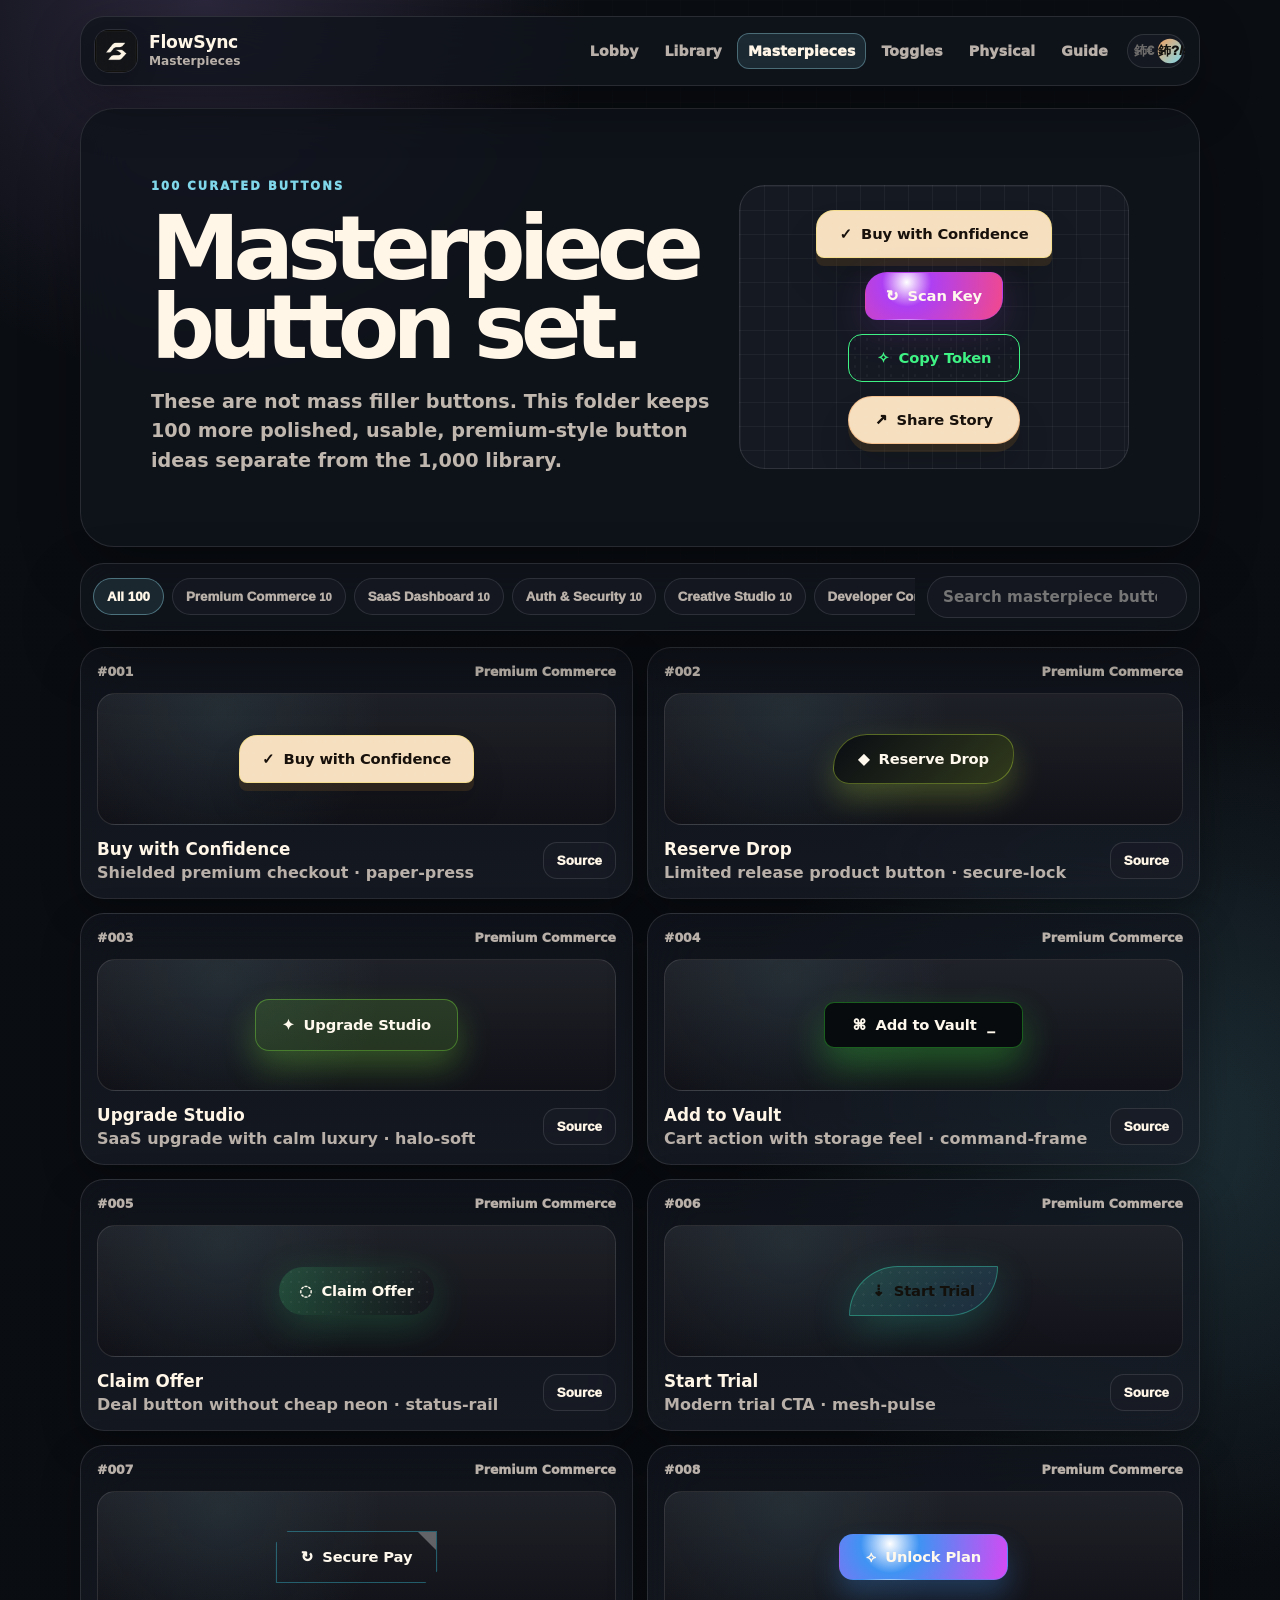
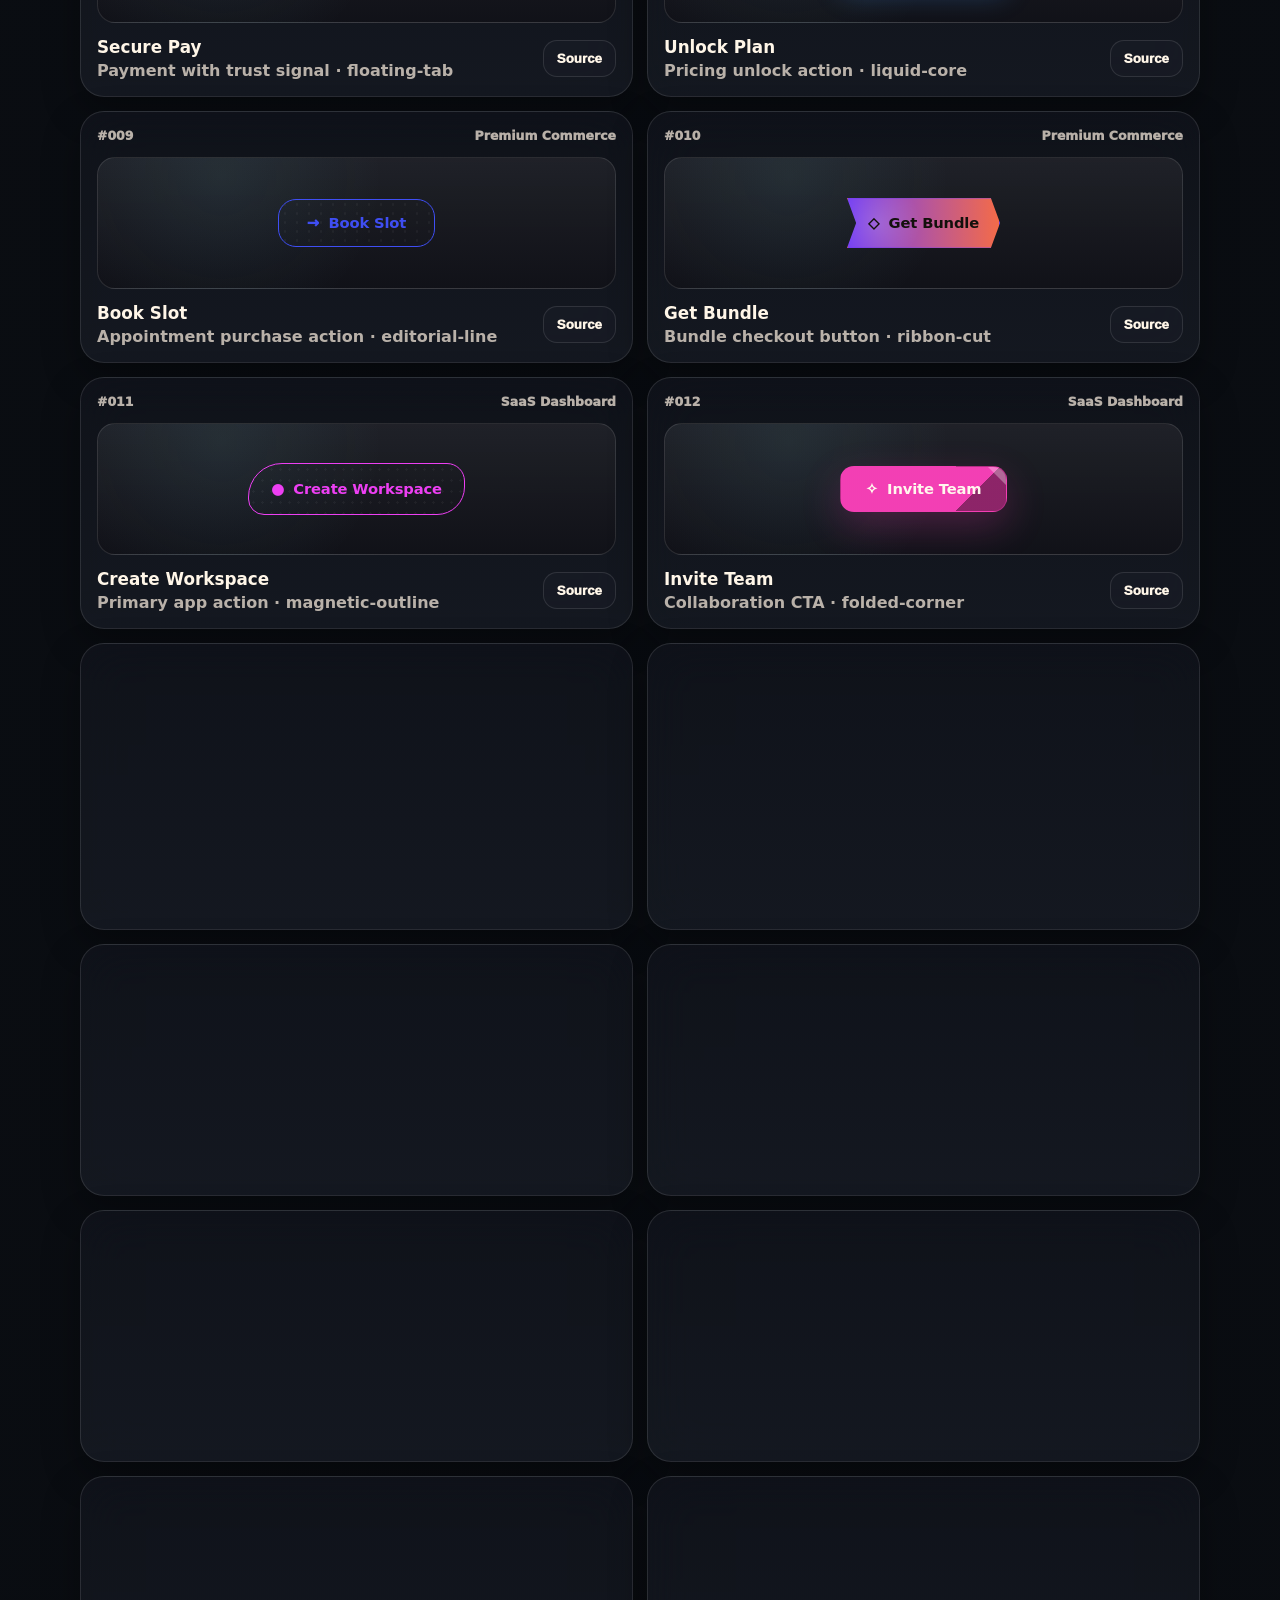
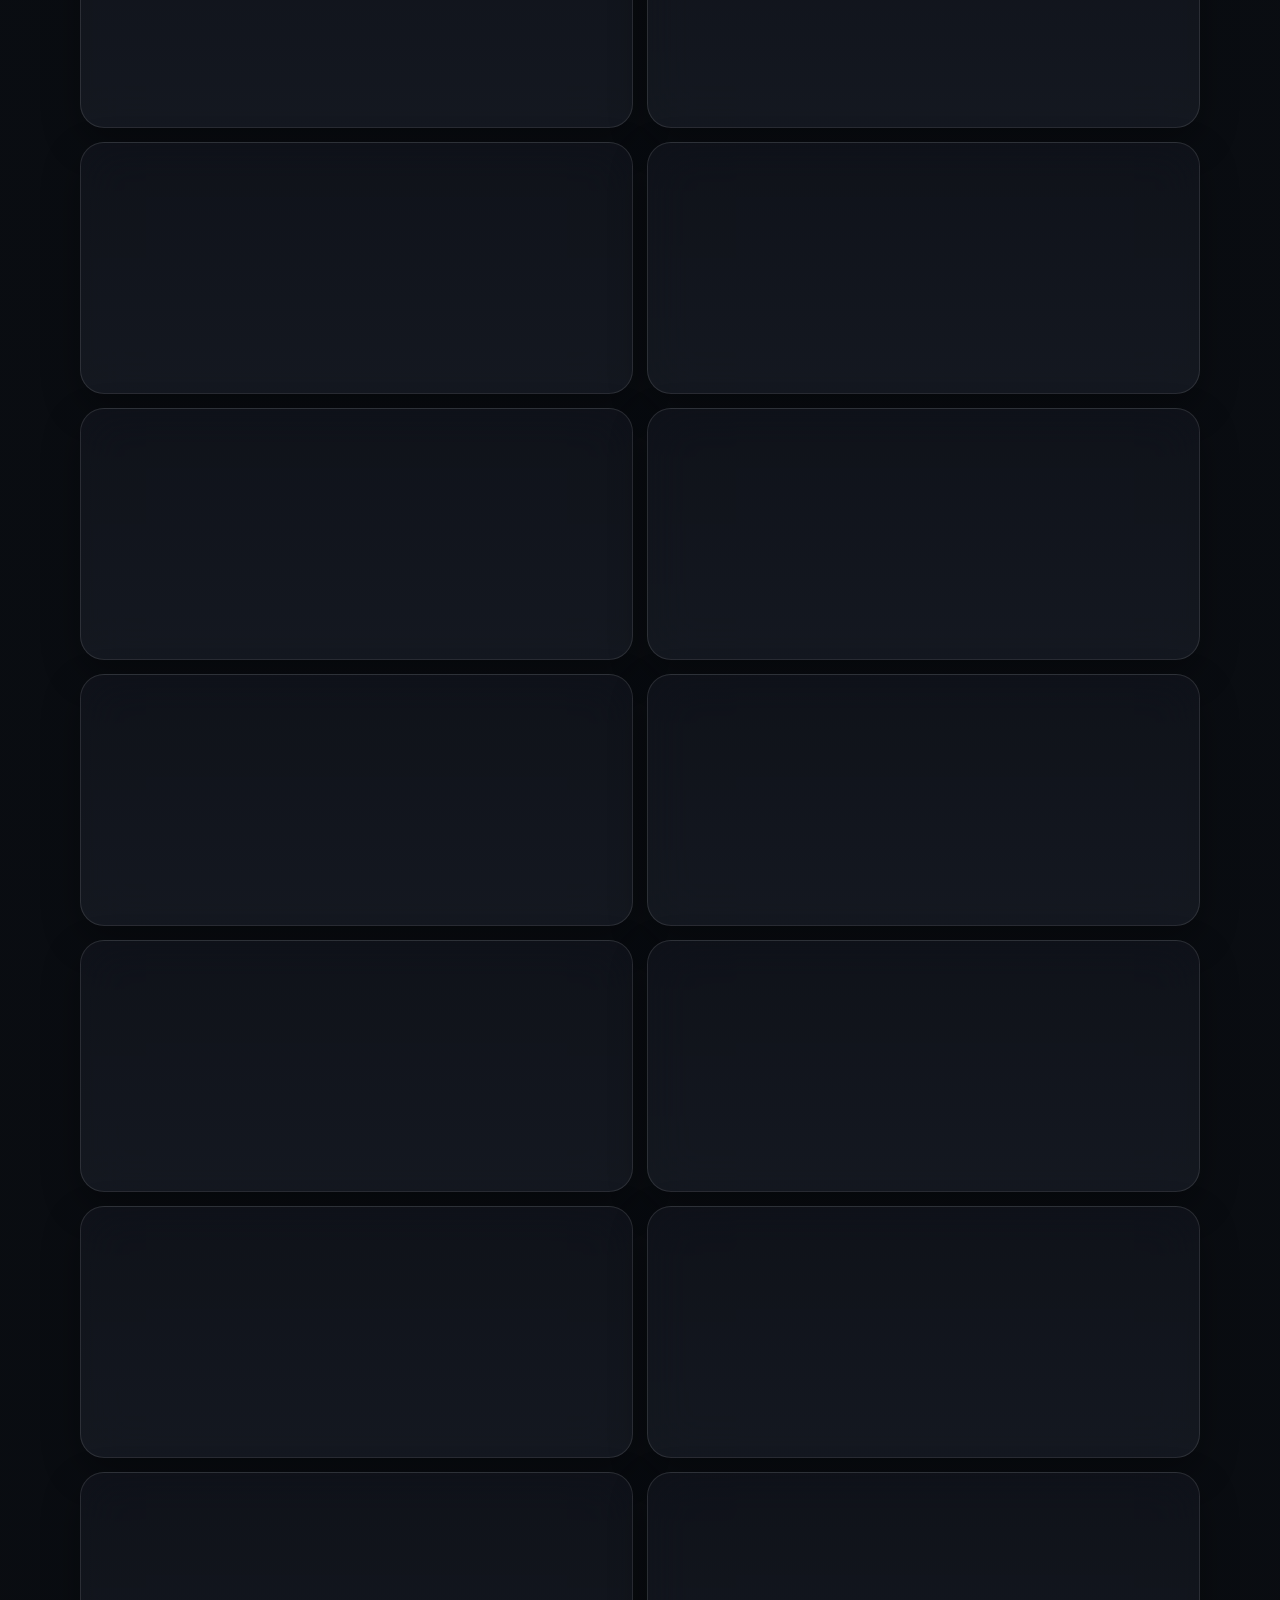
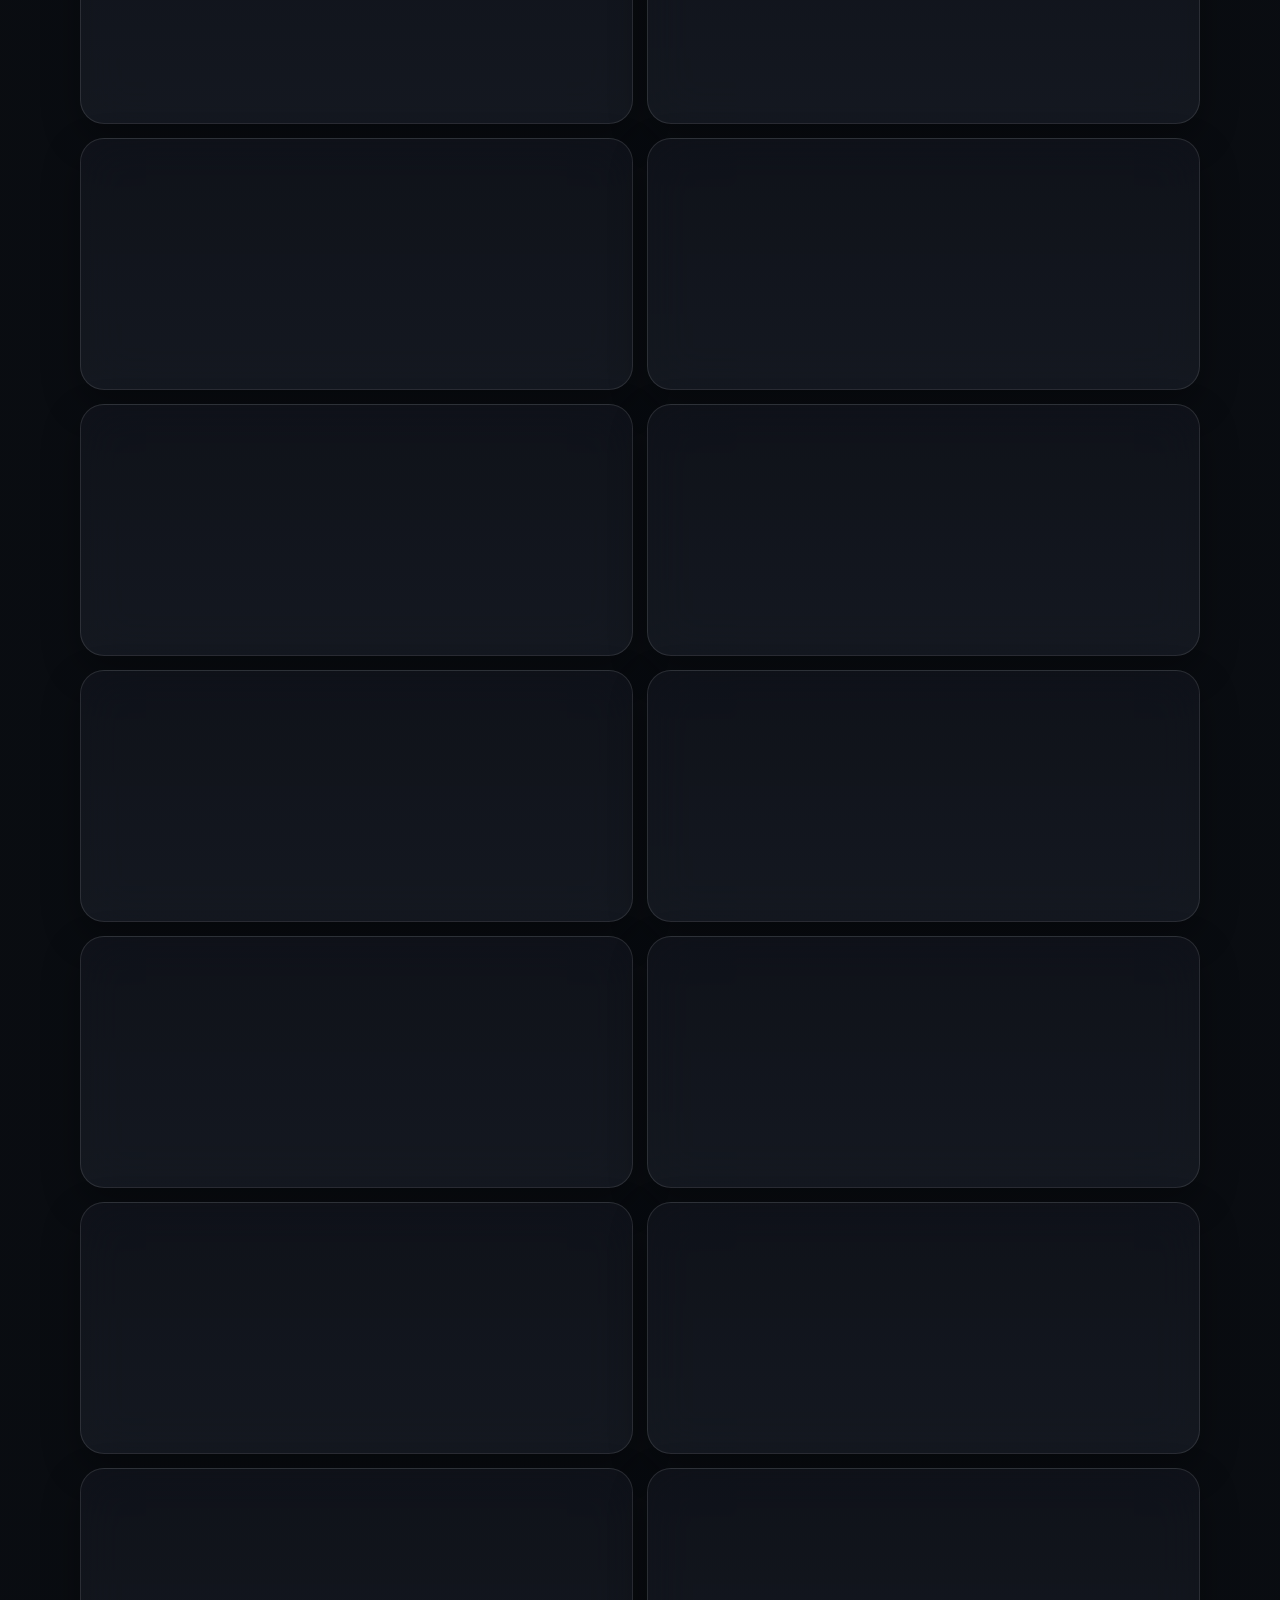
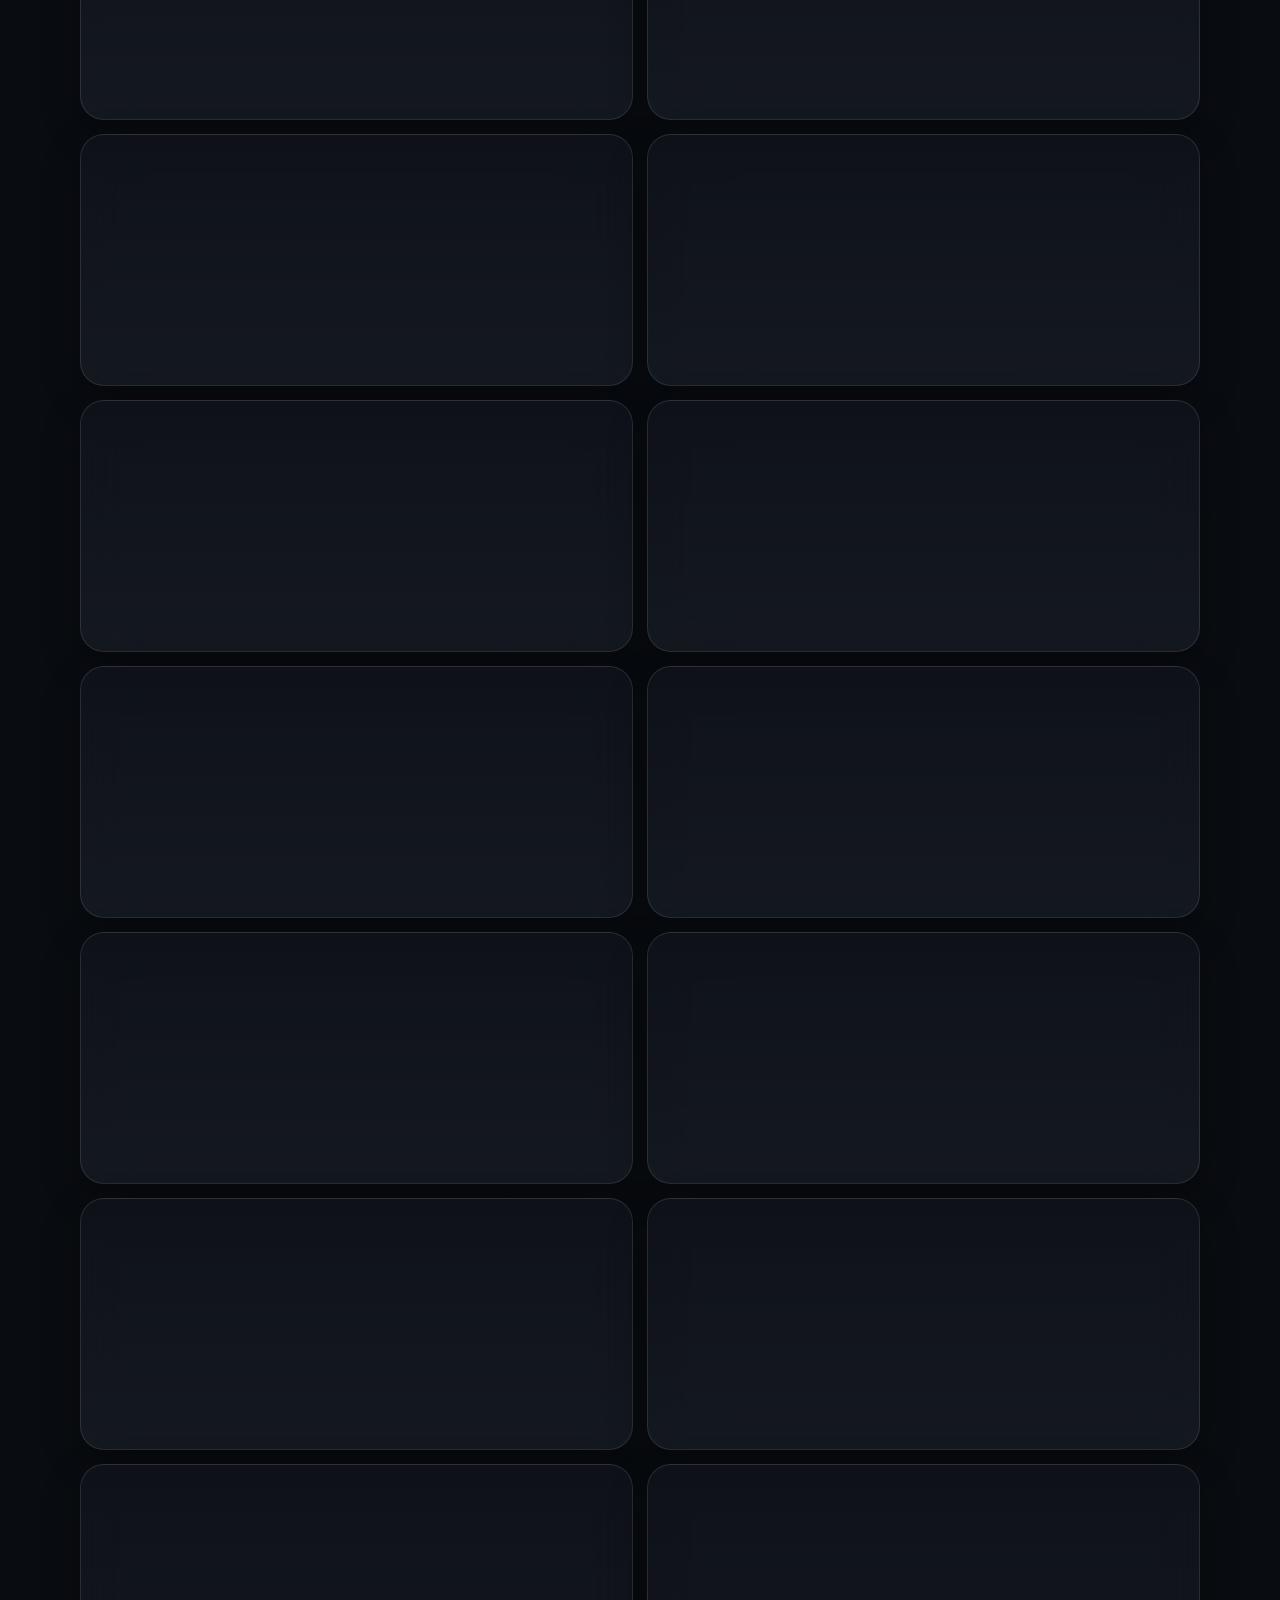
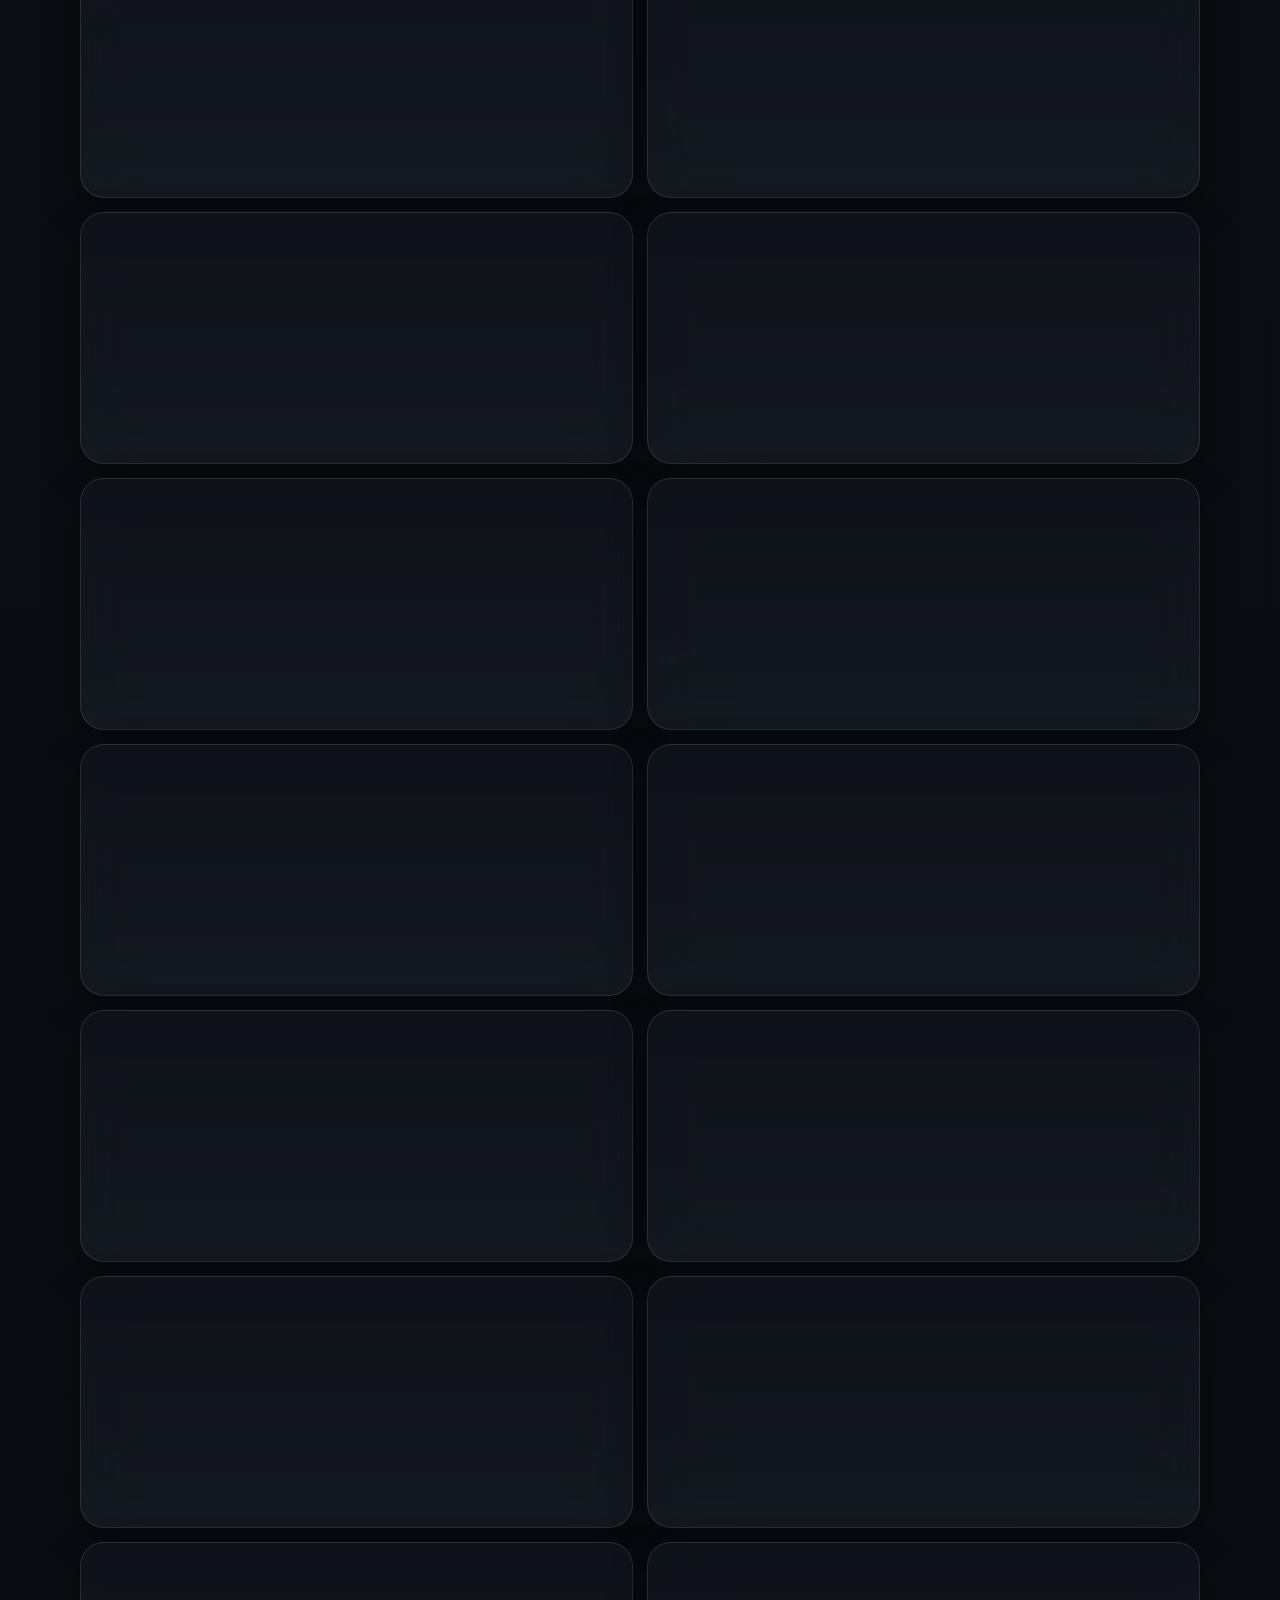
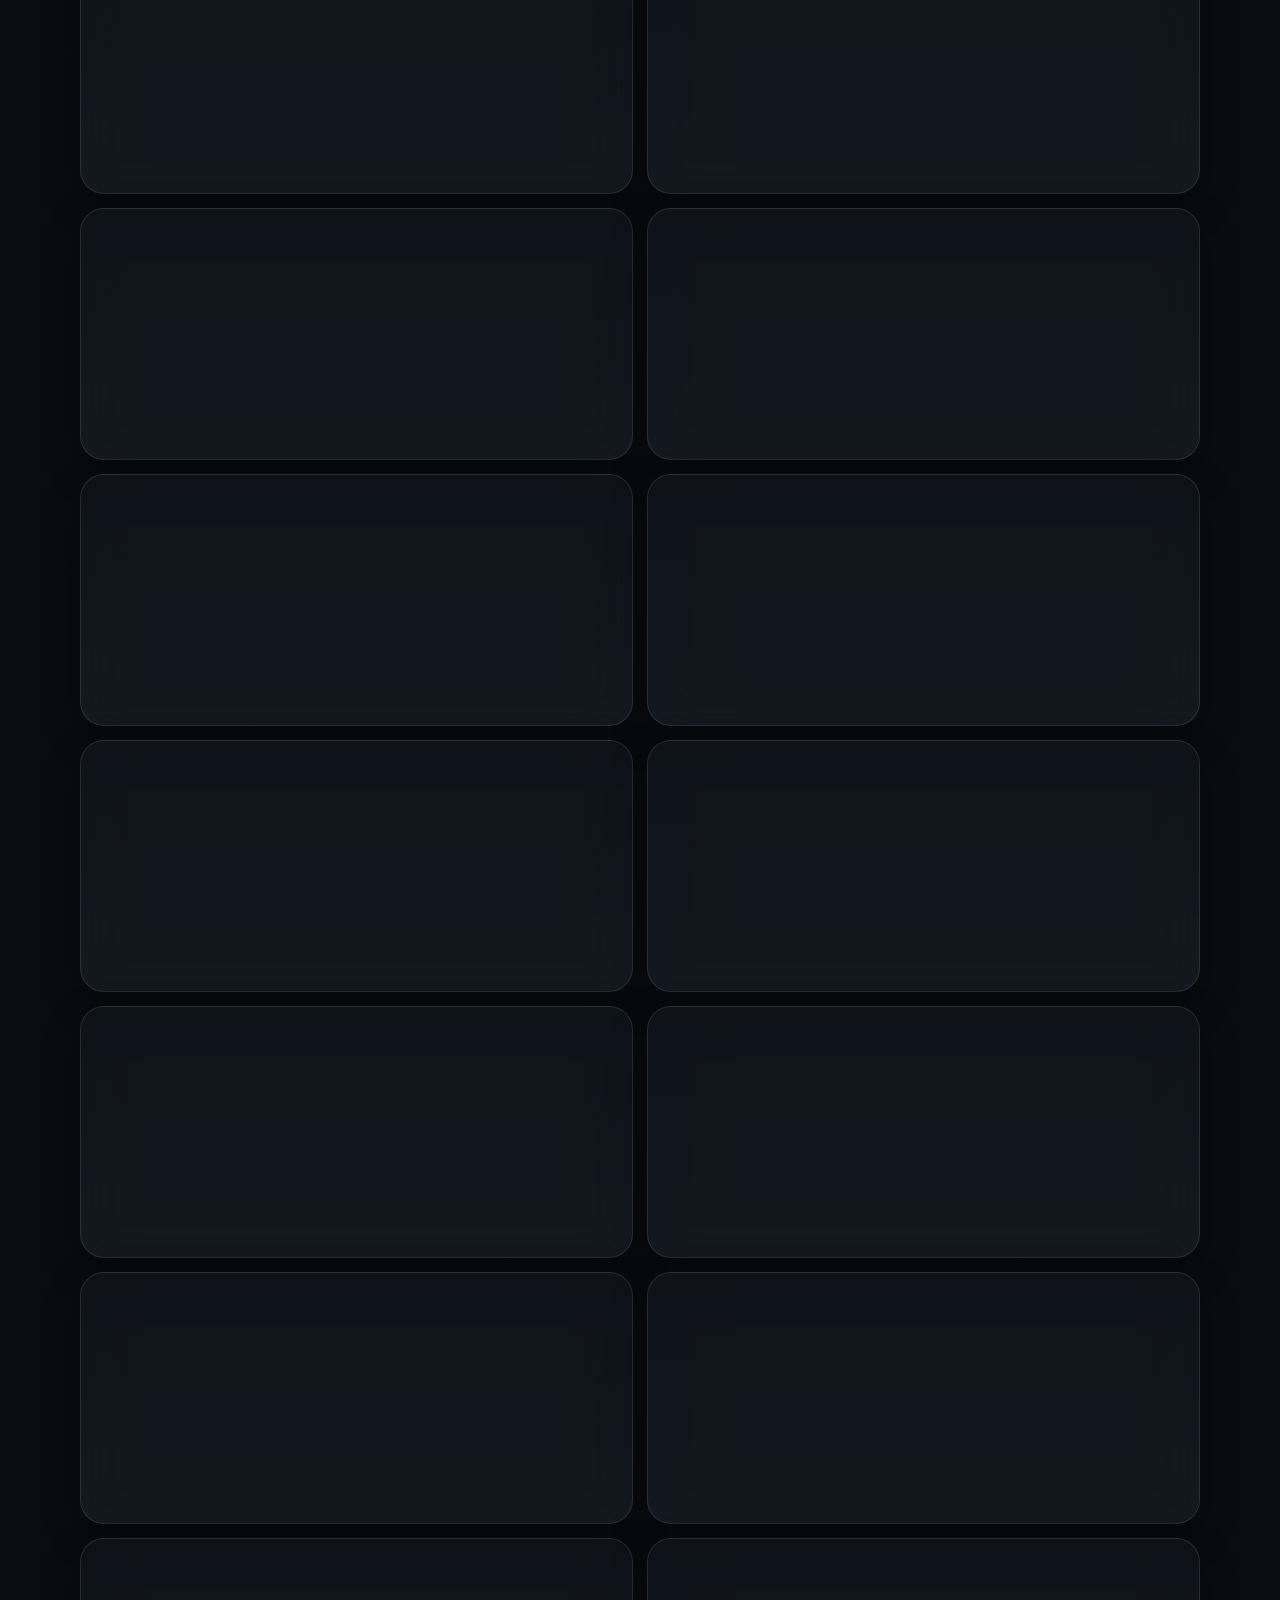
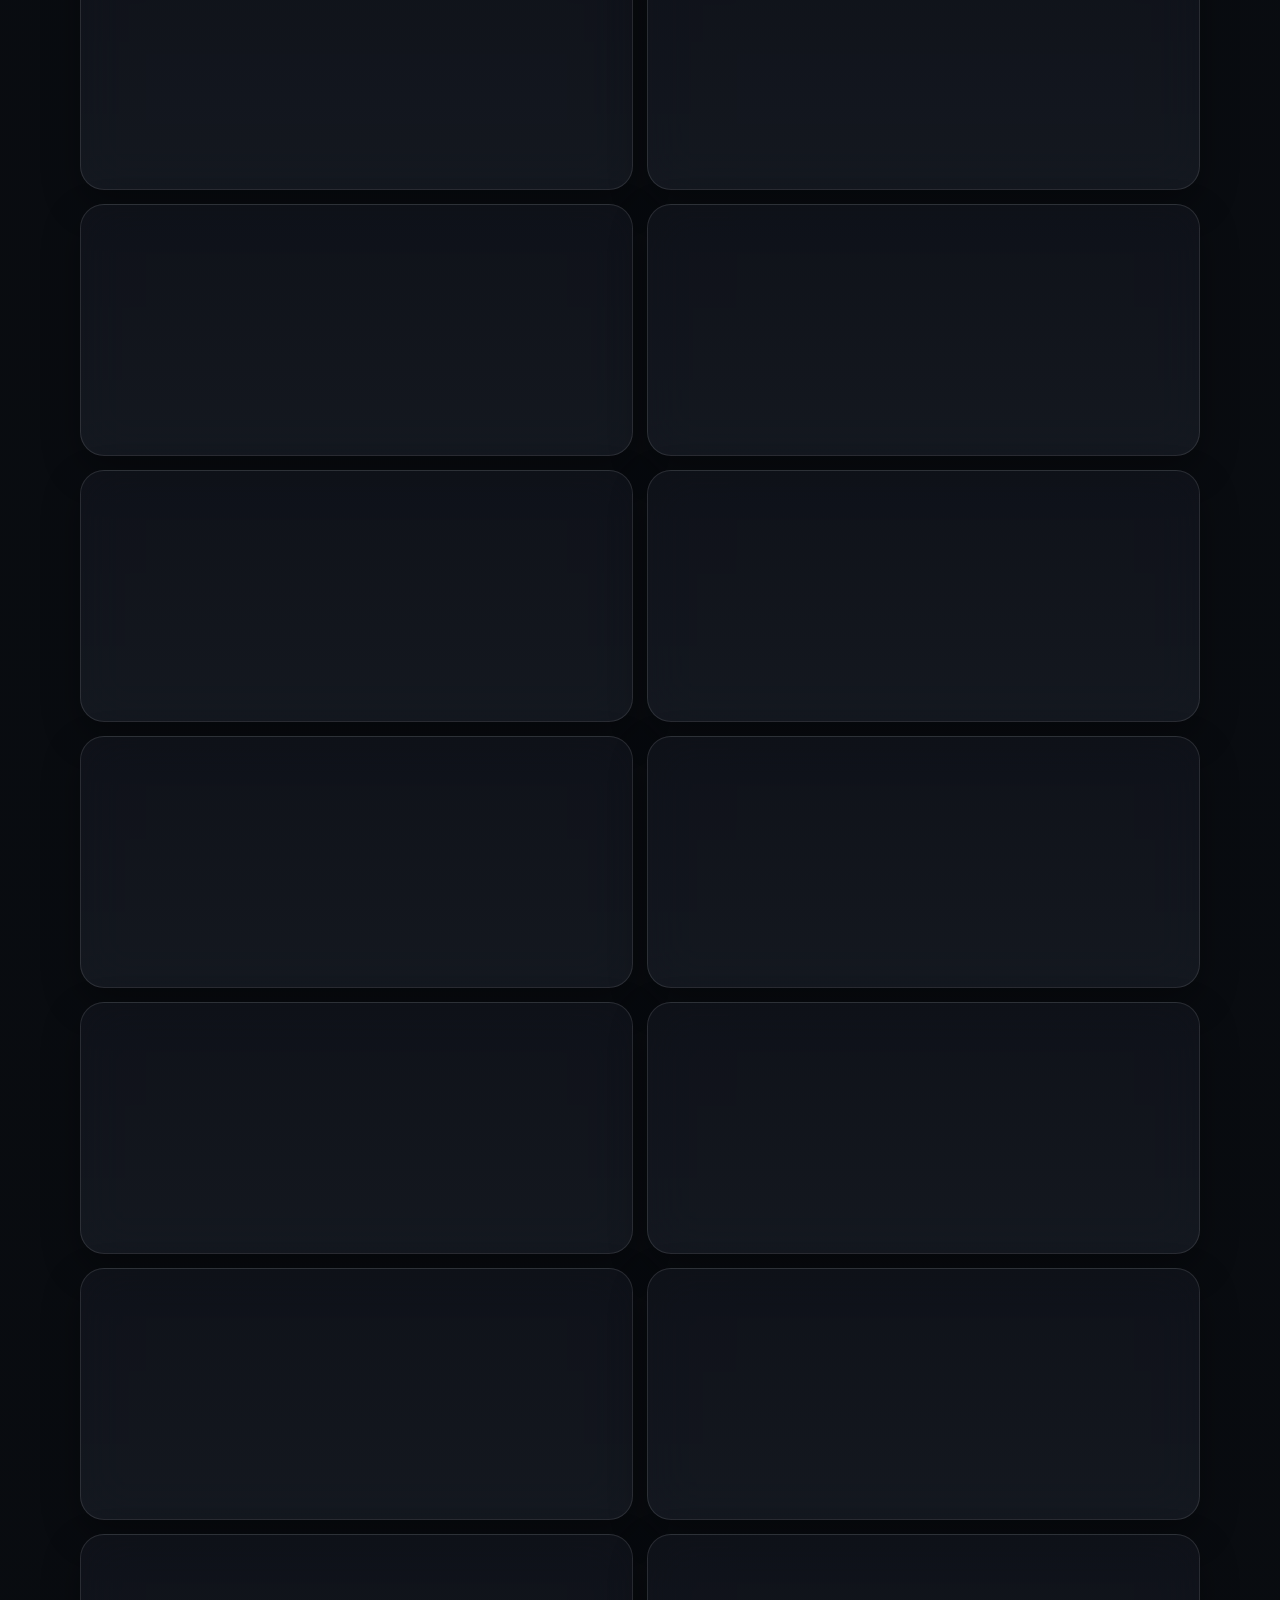
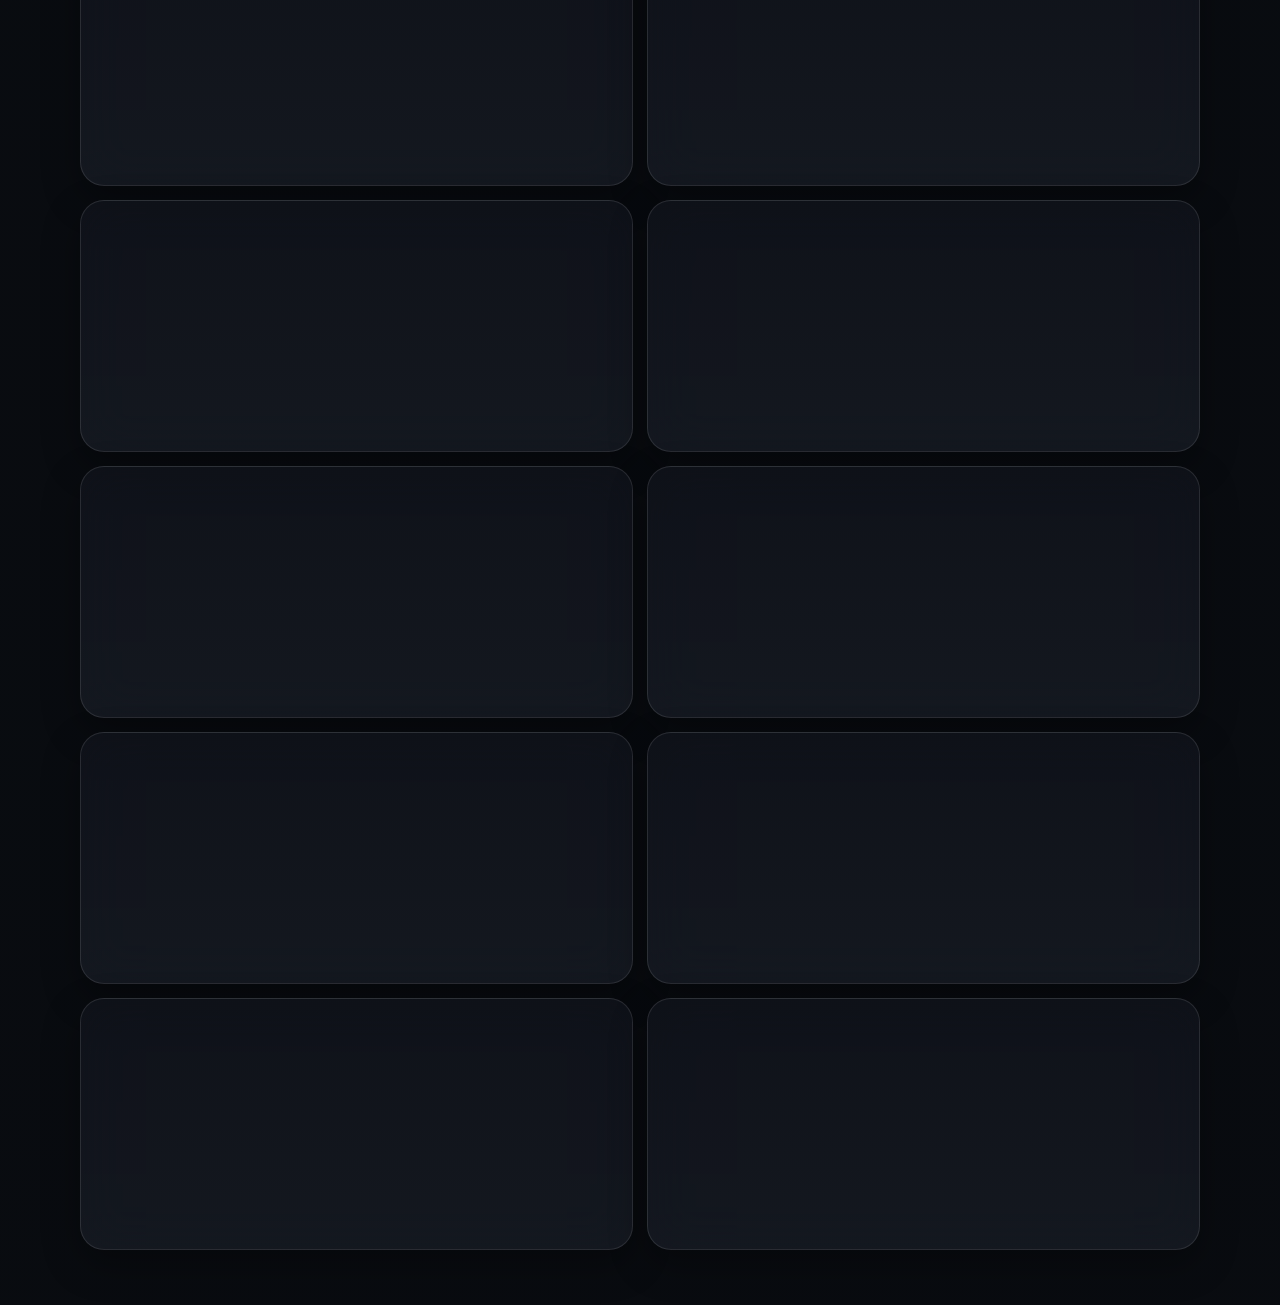
==== commit adf9a30a: "og update" ====
--- a/masterpieces/index.html
+++ b/masterpieces/index.html
@@ -1,9 +1,9 @@
-<!doctype html>
+﻿<!doctype html>
 <html lang="en" data-theme="dark">
 <head>
   <meta charset="utf-8">
   <meta name="viewport" content="width=device-width, initial-scale=1">
-  <title>FlowSync — Masterpiece Buttons</title>
+  <title>FlowSync 鈥?Masterpiece Buttons</title>
   <meta name="description" content="100 polished premium button designs with copyable source code.">
   <meta name="robots" content="index, follow, max-image-preview:large">
   <meta name="author" content="Abid Hasan">
@@ -14,18 +14,20 @@
   <link rel="apple-touch-icon" href="../common/apple-touch-icon.png">
   <link rel="manifest" href="../site.webmanifest">
   <meta property="og:type" content="website">
-  <meta property="og:title" content="FlowSync — Masterpiece Buttons">
+  <meta property="og:title" content="FlowSync 鈥?Masterpiece Buttons">
   <meta property="og:description" content="100 polished premium button designs with copyable source code.">
   <meta property="og:url" content="https://abid-root.github.io/flowsync-button/masterpieces/">
-  <meta property="og:image" content="https://abid-root.github.io/flowsync-button/common/blackone.webp">
   <meta name="twitter:card" content="summary">
-  <meta name="twitter:title" content="FlowSync — Masterpiece Buttons">
+  <meta name="twitter:title" content="FlowSync 鈥?Masterpiece Buttons">
   <meta name="twitter:description" content="100 polished premium button designs with copyable source code.">
-  <meta name="twitter:image" content="https://abid-root.github.io/flowsync-button/common/blackone.webp">
   <meta http-equiv="Content-Security-Policy" content="default-src 'self'; script-src 'self' 'unsafe-inline'; style-src 'self' 'unsafe-inline'; img-src 'self' data:; font-src 'self'; base-uri 'self'; form-action 'self'; frame-ancestors 'none'; object-src 'none'; upgrade-insecure-requests">
   <link rel="stylesheet" href="../assets/styles.css">
   <link rel="stylesheet" href="../assets/masterpiece-buttons.css">
   <script type="application/ld+json">{"@context": "https://schema.org", "@type": "WebSite", "name": "FlowSync", "url": "https://abid-root.github.io/flowsync-button/", "description": "100 polished premium button designs with copyable source code.", "author": {"@type": "Person", "name": "Abid Hasan"}}</script>
+<meta property="og:image" content="../common/og-button.png">
+<meta property="og:image:width" content="1200">
+<meta property="og:image:height" content="630">
+<meta name="twitter:image" content="../common/og-button.png">
 </head>
 <body class="masterpiece-body" data-page="masterpieces">
   <div class="ambient" aria-hidden="true"></div>
@@ -37,7 +39,7 @@
     </a>
     <nav class="toplinks" aria-label="Primary navigation">
       <a href="../index.html">Lobby</a><a href="../library.html">Library</a><a href="../masterpieces/index.html" aria-current="page">Masterpieces</a><a href="../toggles/index.html">Toggles</a><a href="../physical-buttons/index.html">Physical</a><a href="../source-guide.html">Guide</a>
-      <button class="theme-btn" id="themeToggle" type="button" aria-label="Toggle theme"><span class="theme-icon sun" aria-hidden="true">☀</span><span class="theme-icon moon" aria-hidden="true">☾</span></button>
+      <button class="theme-btn" id="themeToggle" type="button" aria-label="Toggle theme"><span class="theme-icon sun" aria-hidden="true">鈽€</span><span class="theme-icon moon" aria-hidden="true">鈽?/span></button>
     </nav>
   </header>
 
@@ -66,7 +68,7 @@
         <p class="label">copy source</p>
         <h2 id="mpDialogTitle">Button source</h2>
       </div>
-      <button class="mp-dialog-close" type="submit">×</button>
+      <button class="mp-dialog-close" type="submit">脳</button>
     </form>
 
     <div class="mp-dialog-preview" id="mpDialogPreview"></div>
@@ -90,3 +92,4 @@
   <script src="../assets/masterpiece-app.js"></script>
 </body>
 </html>
+
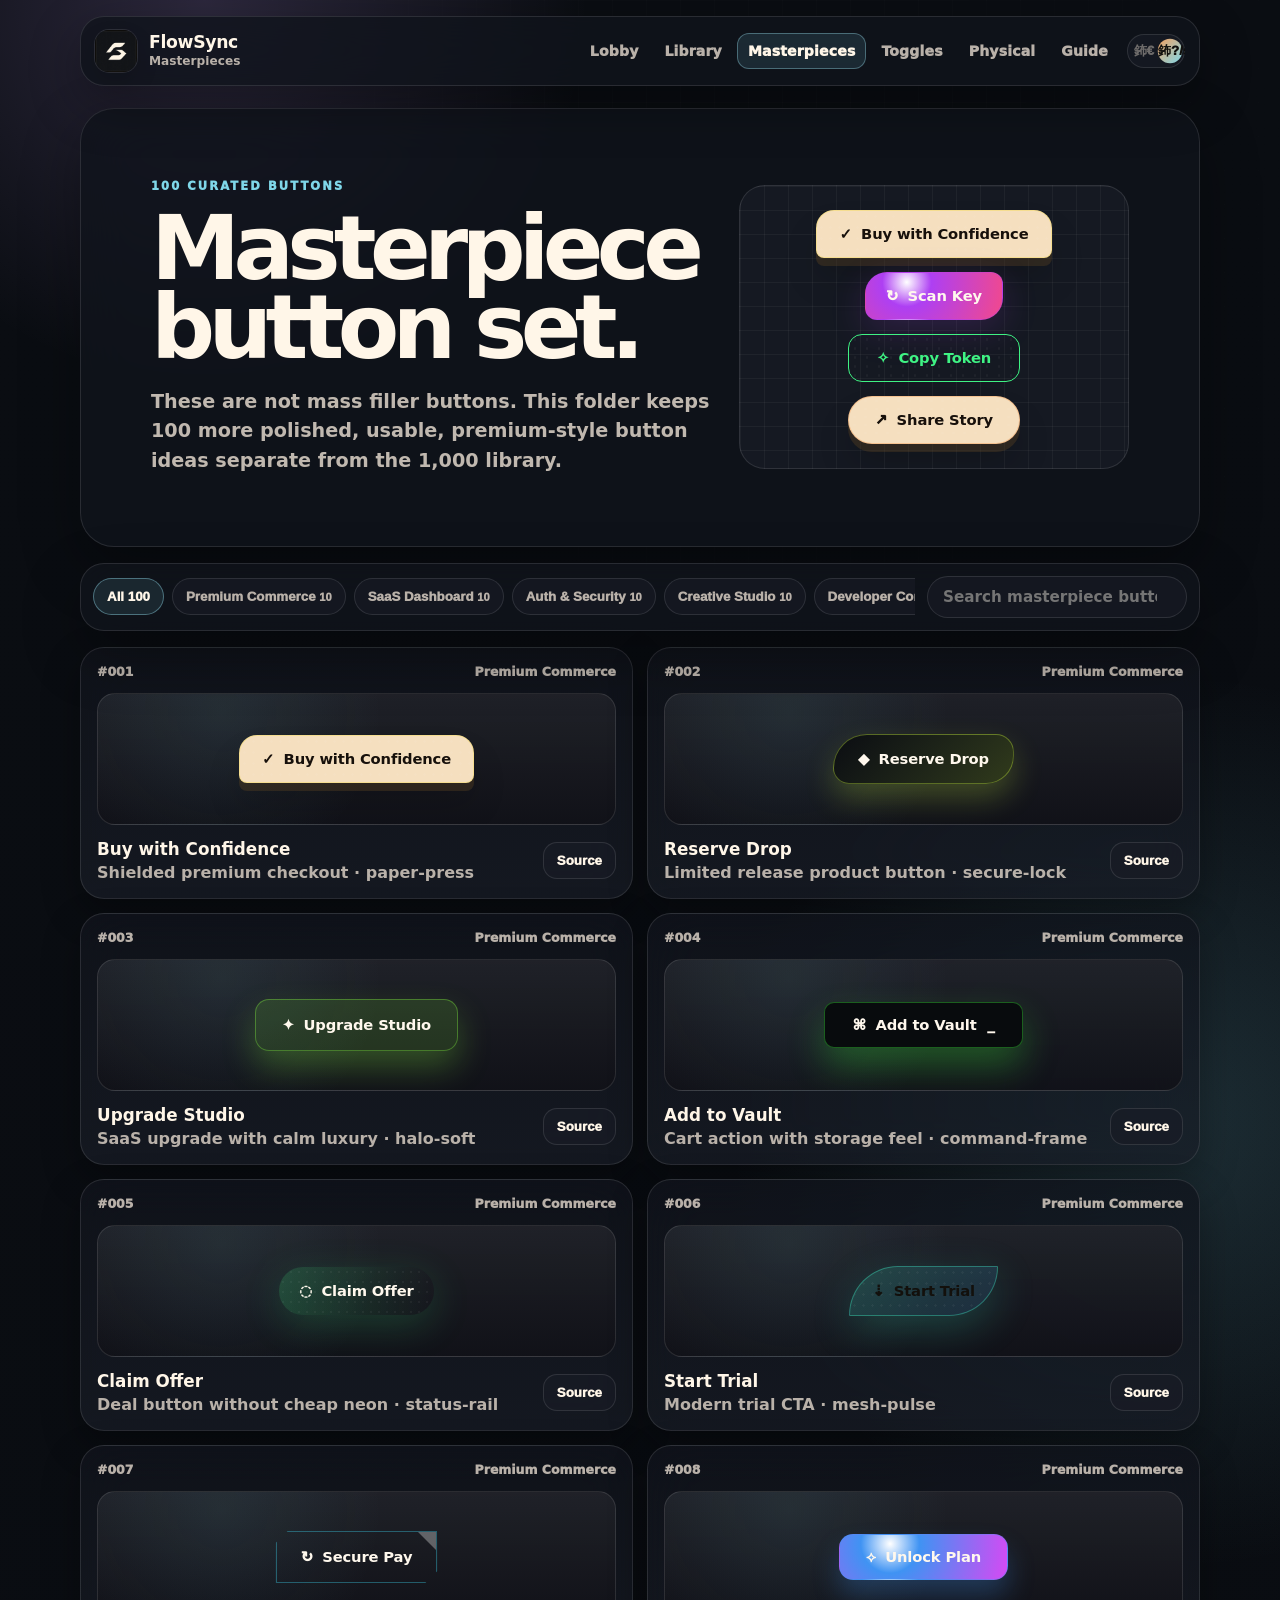
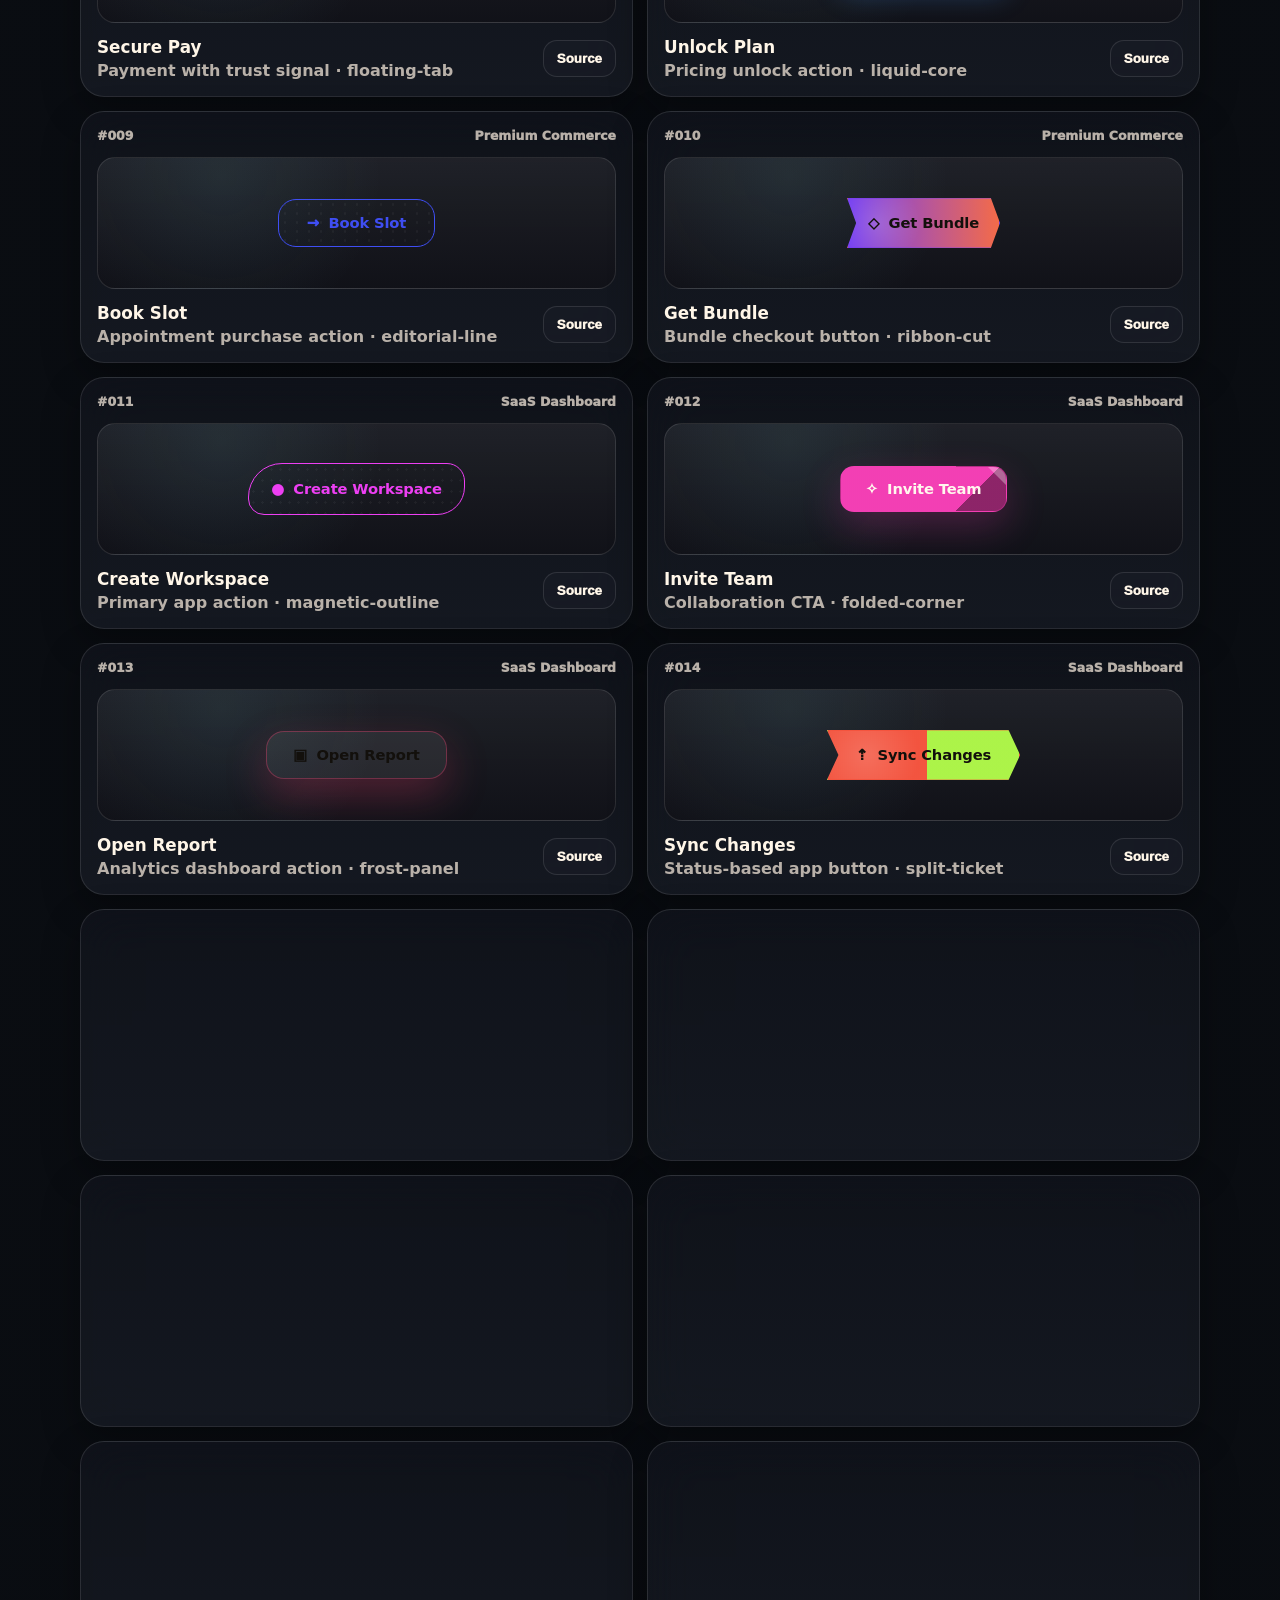
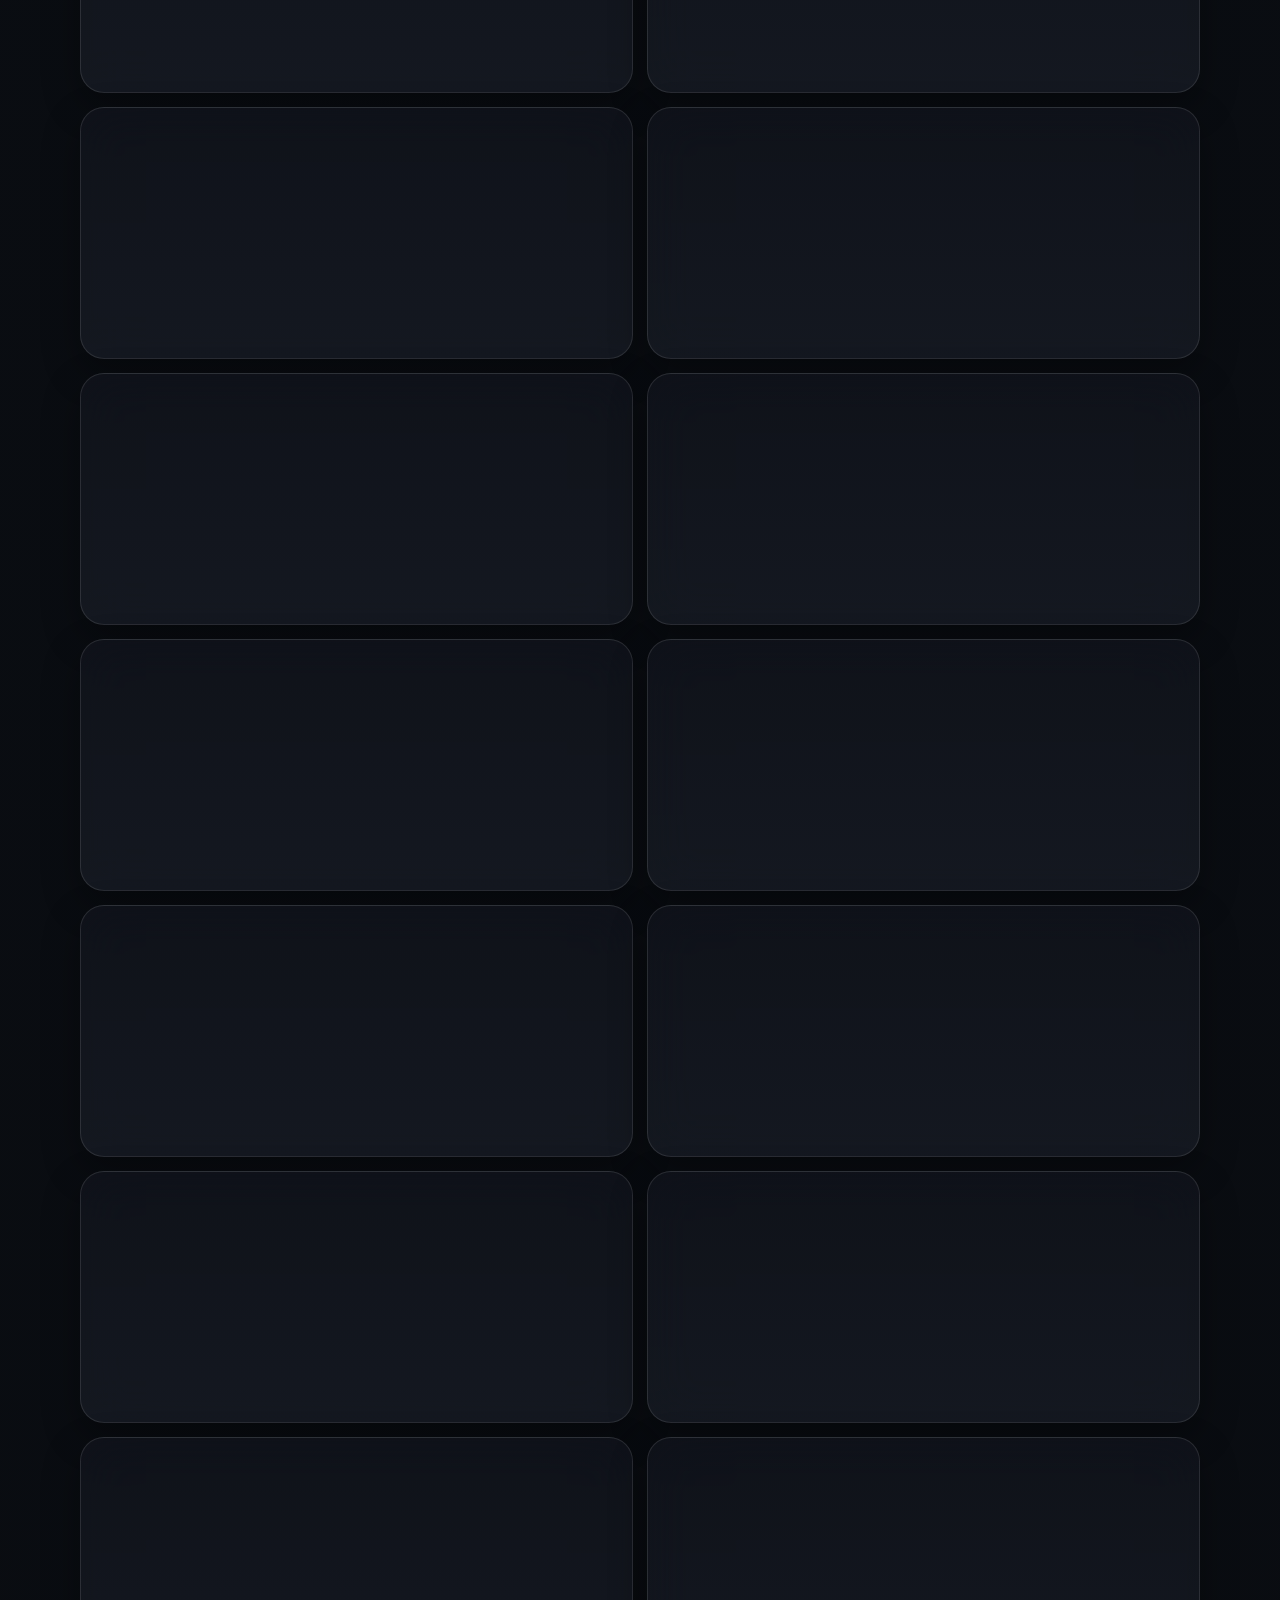
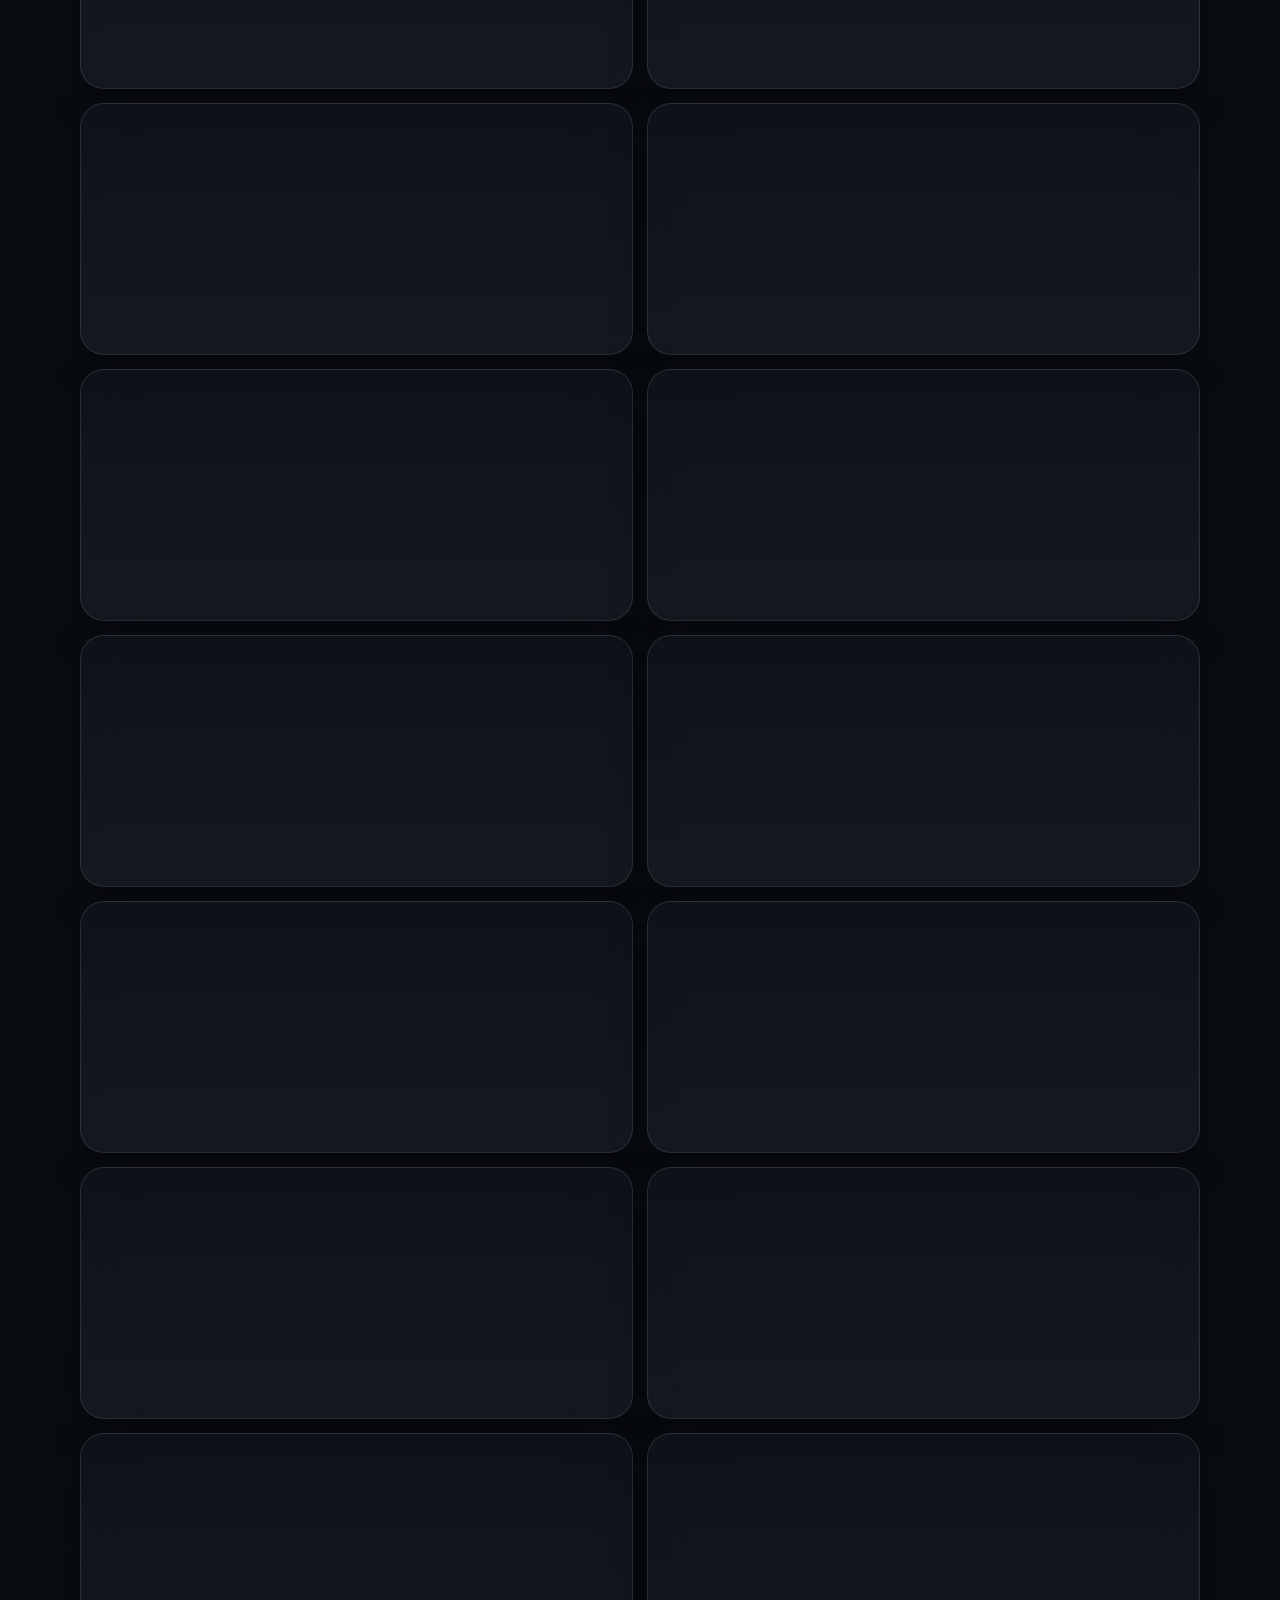
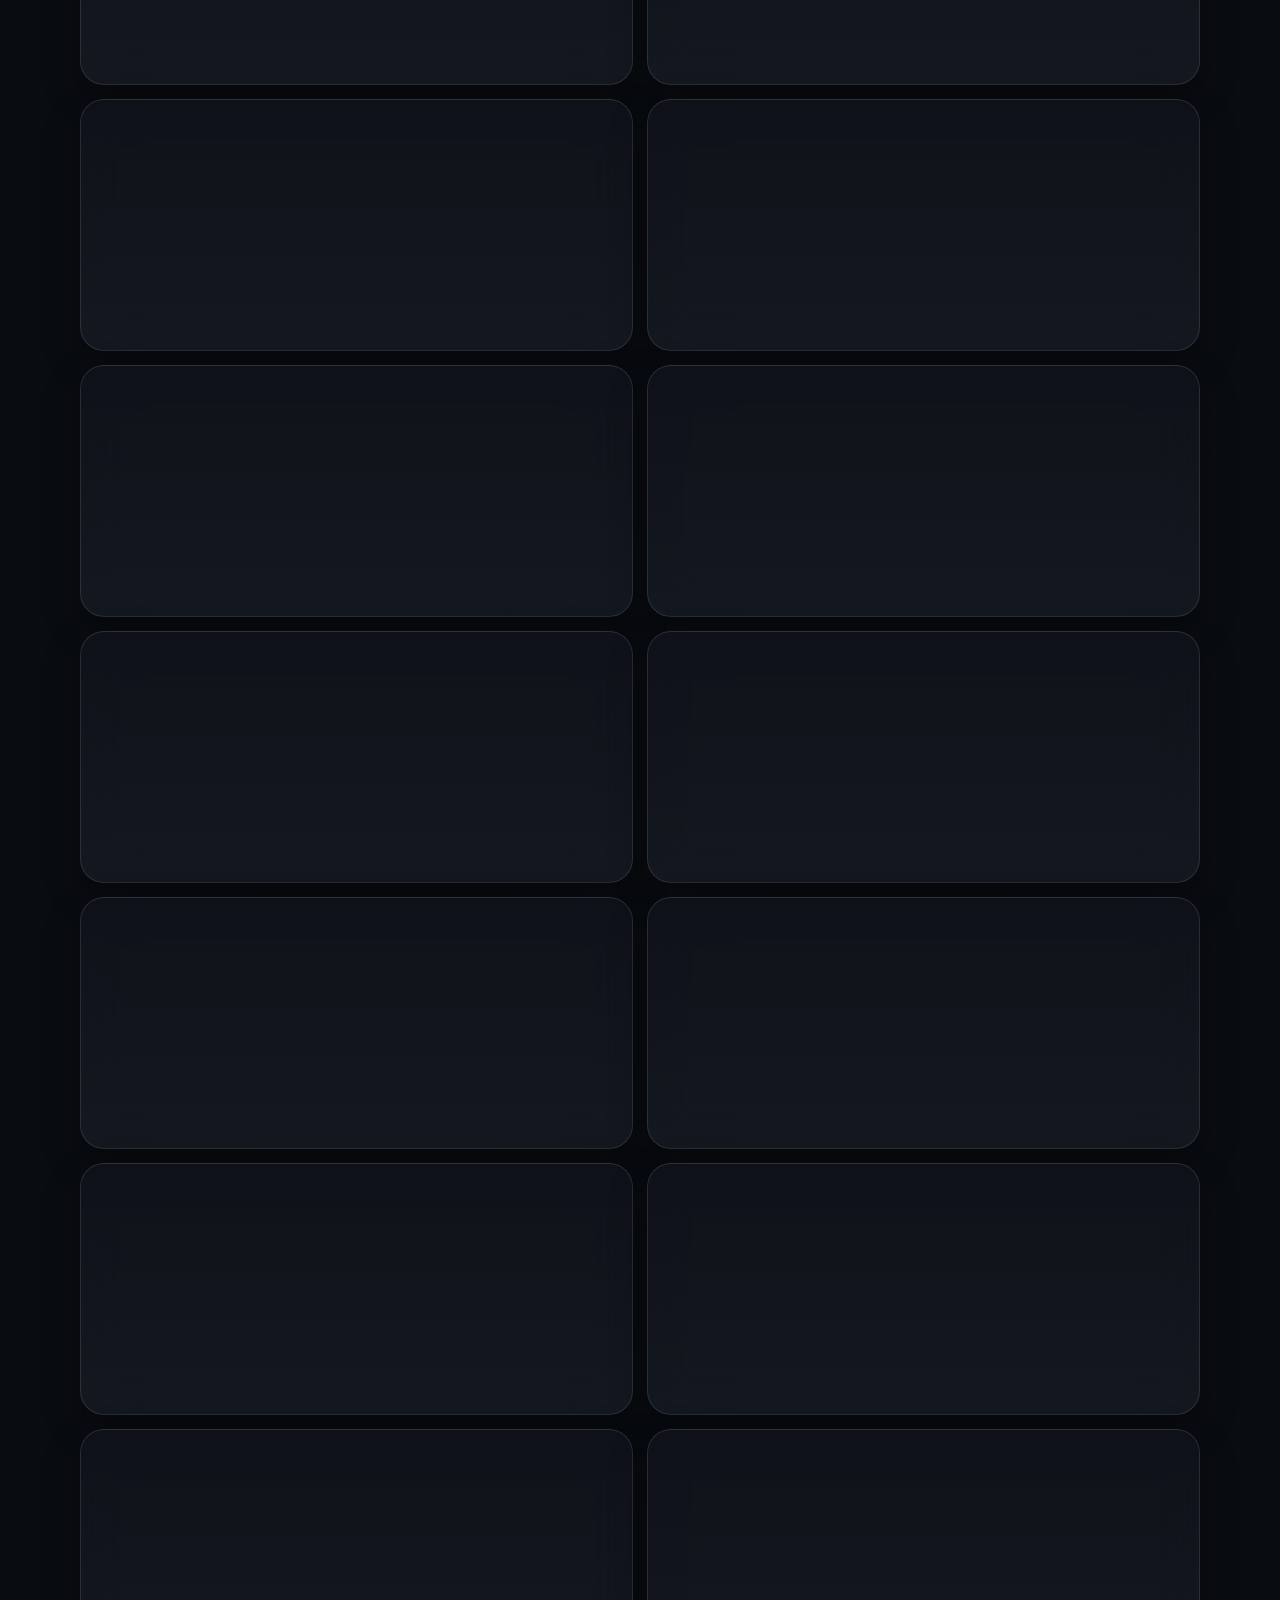
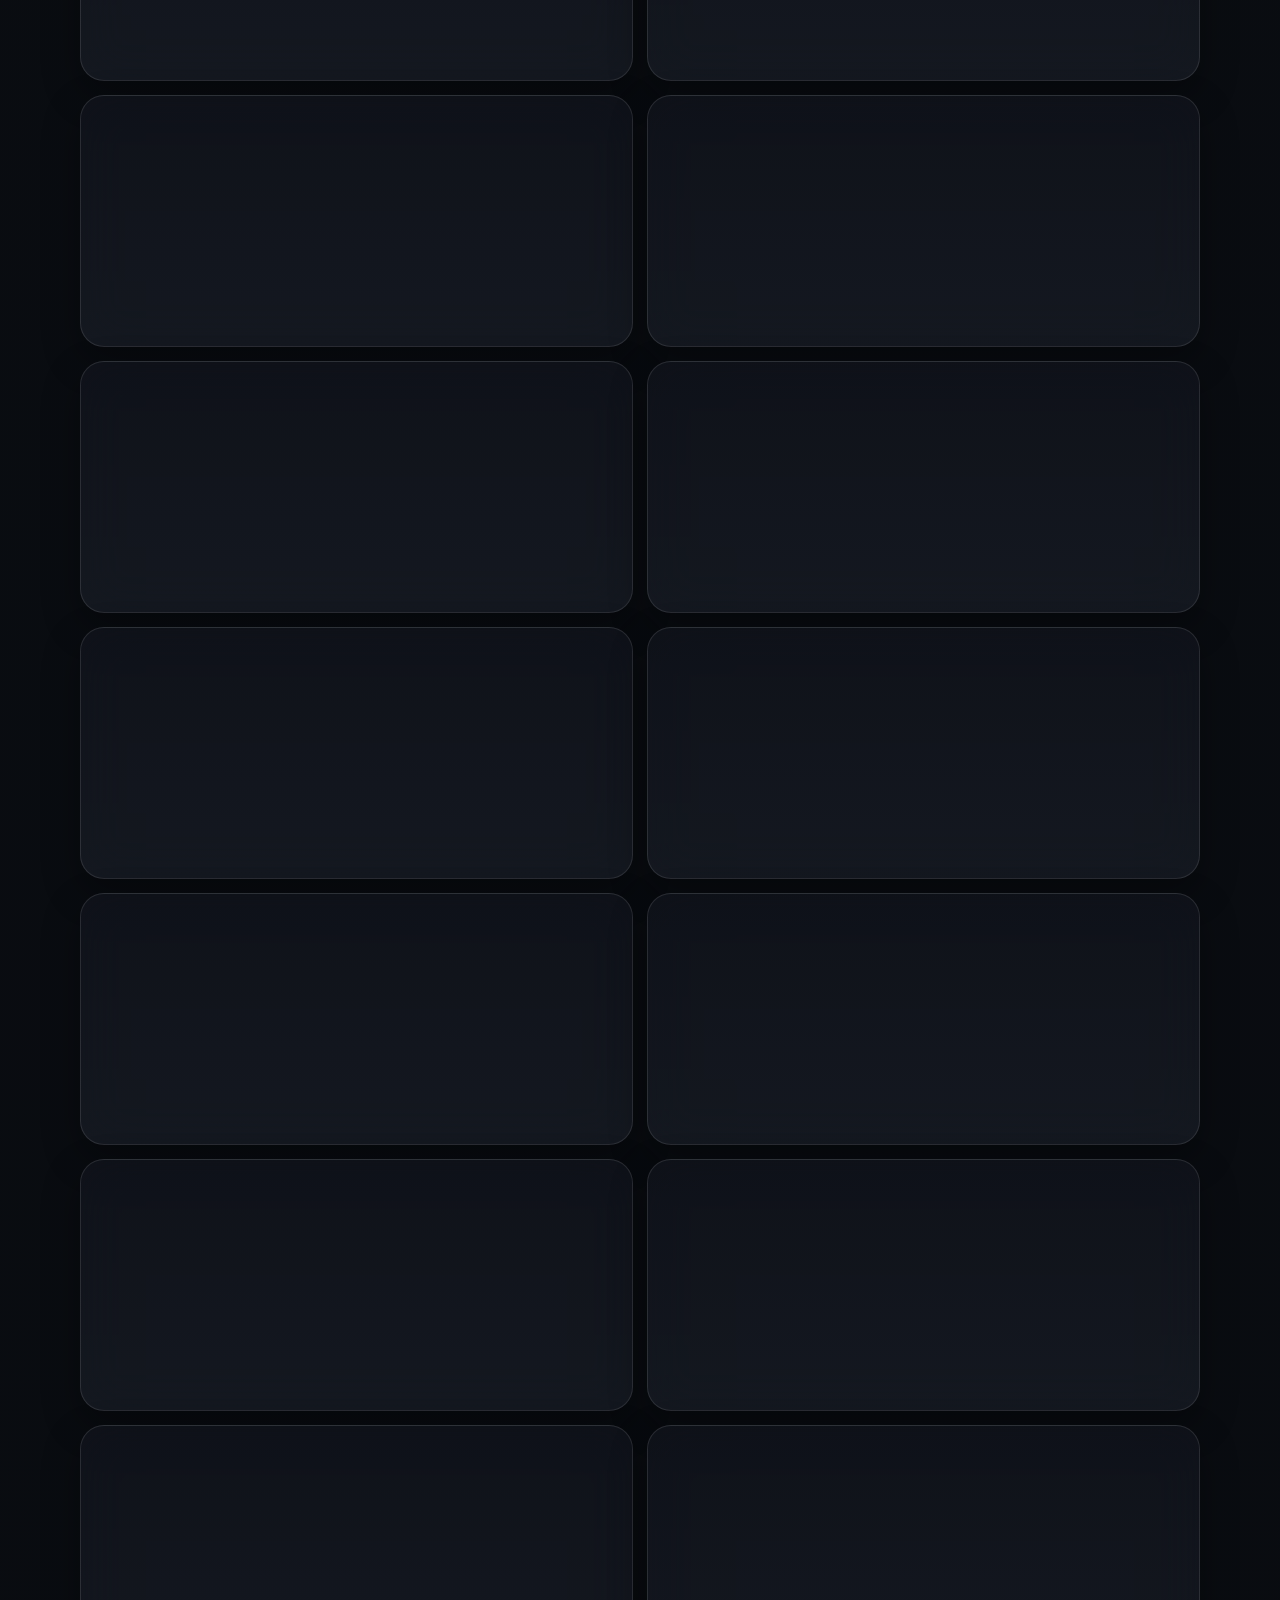
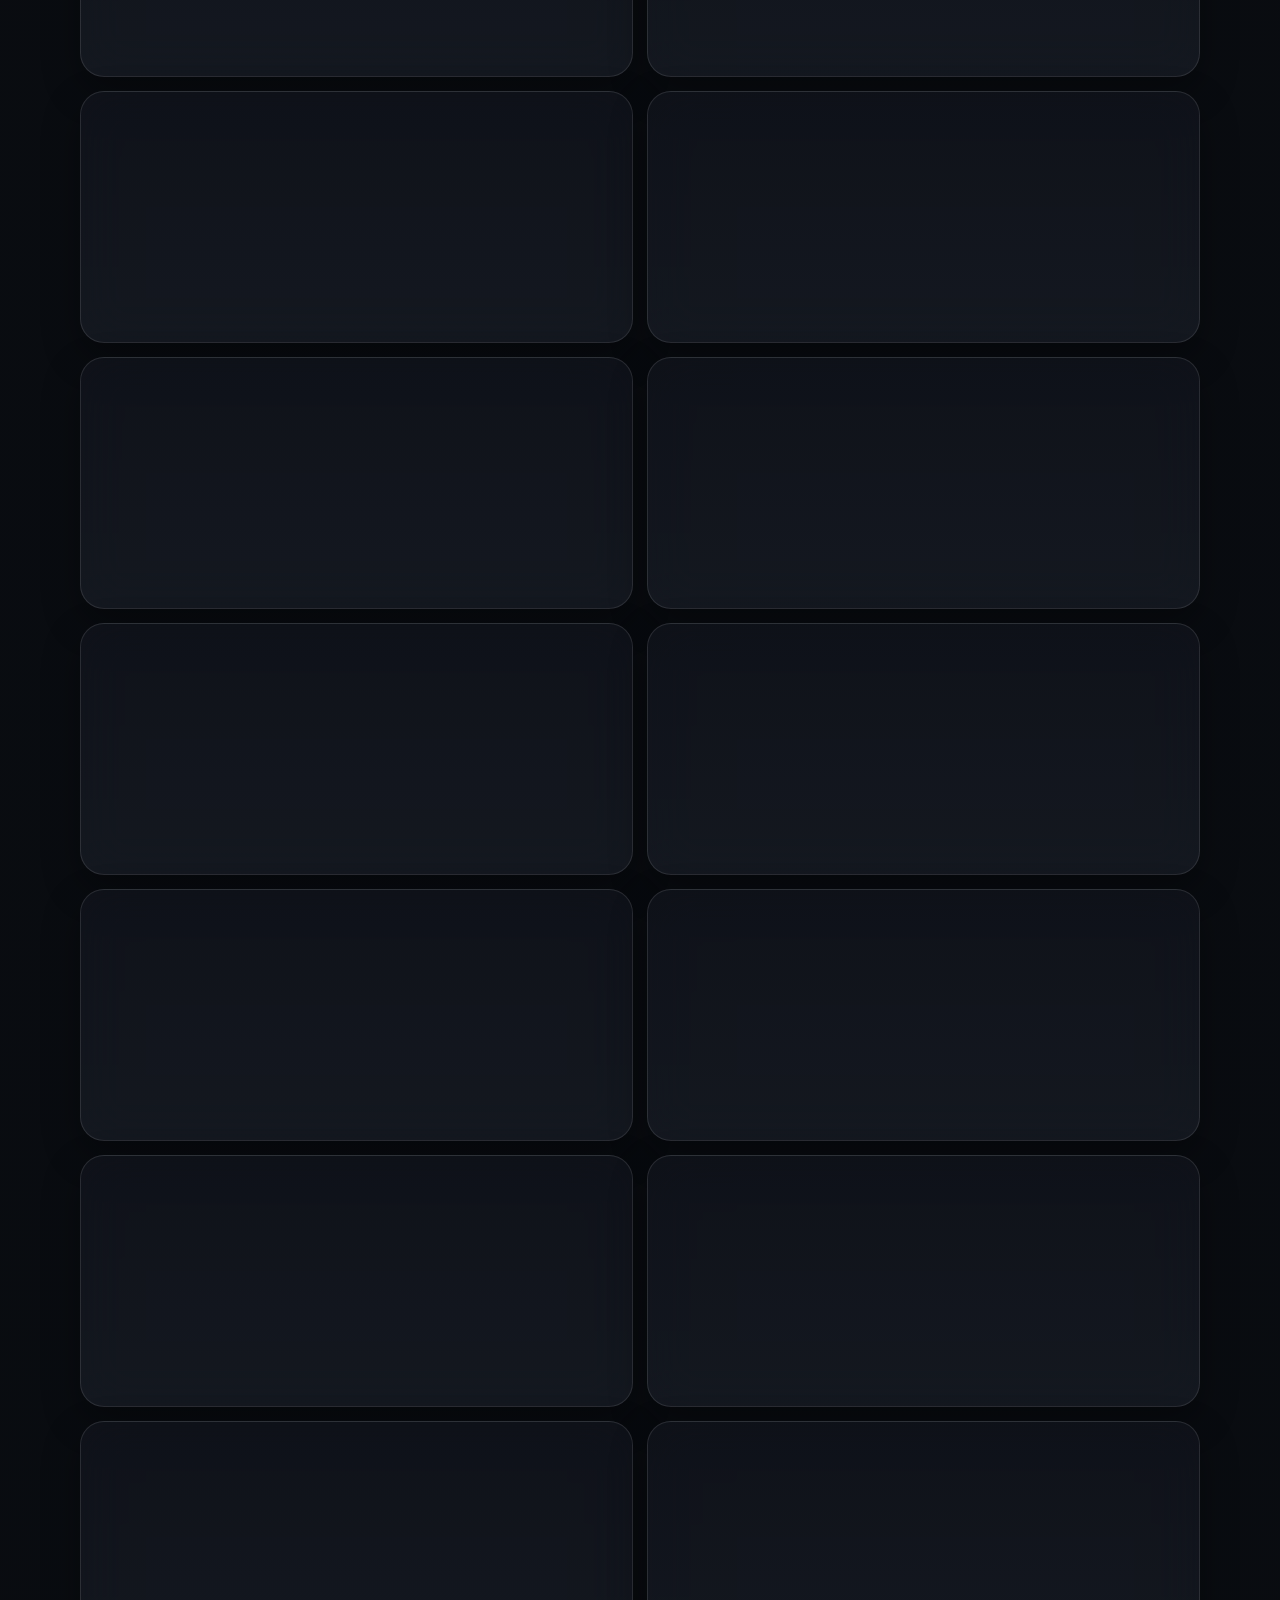
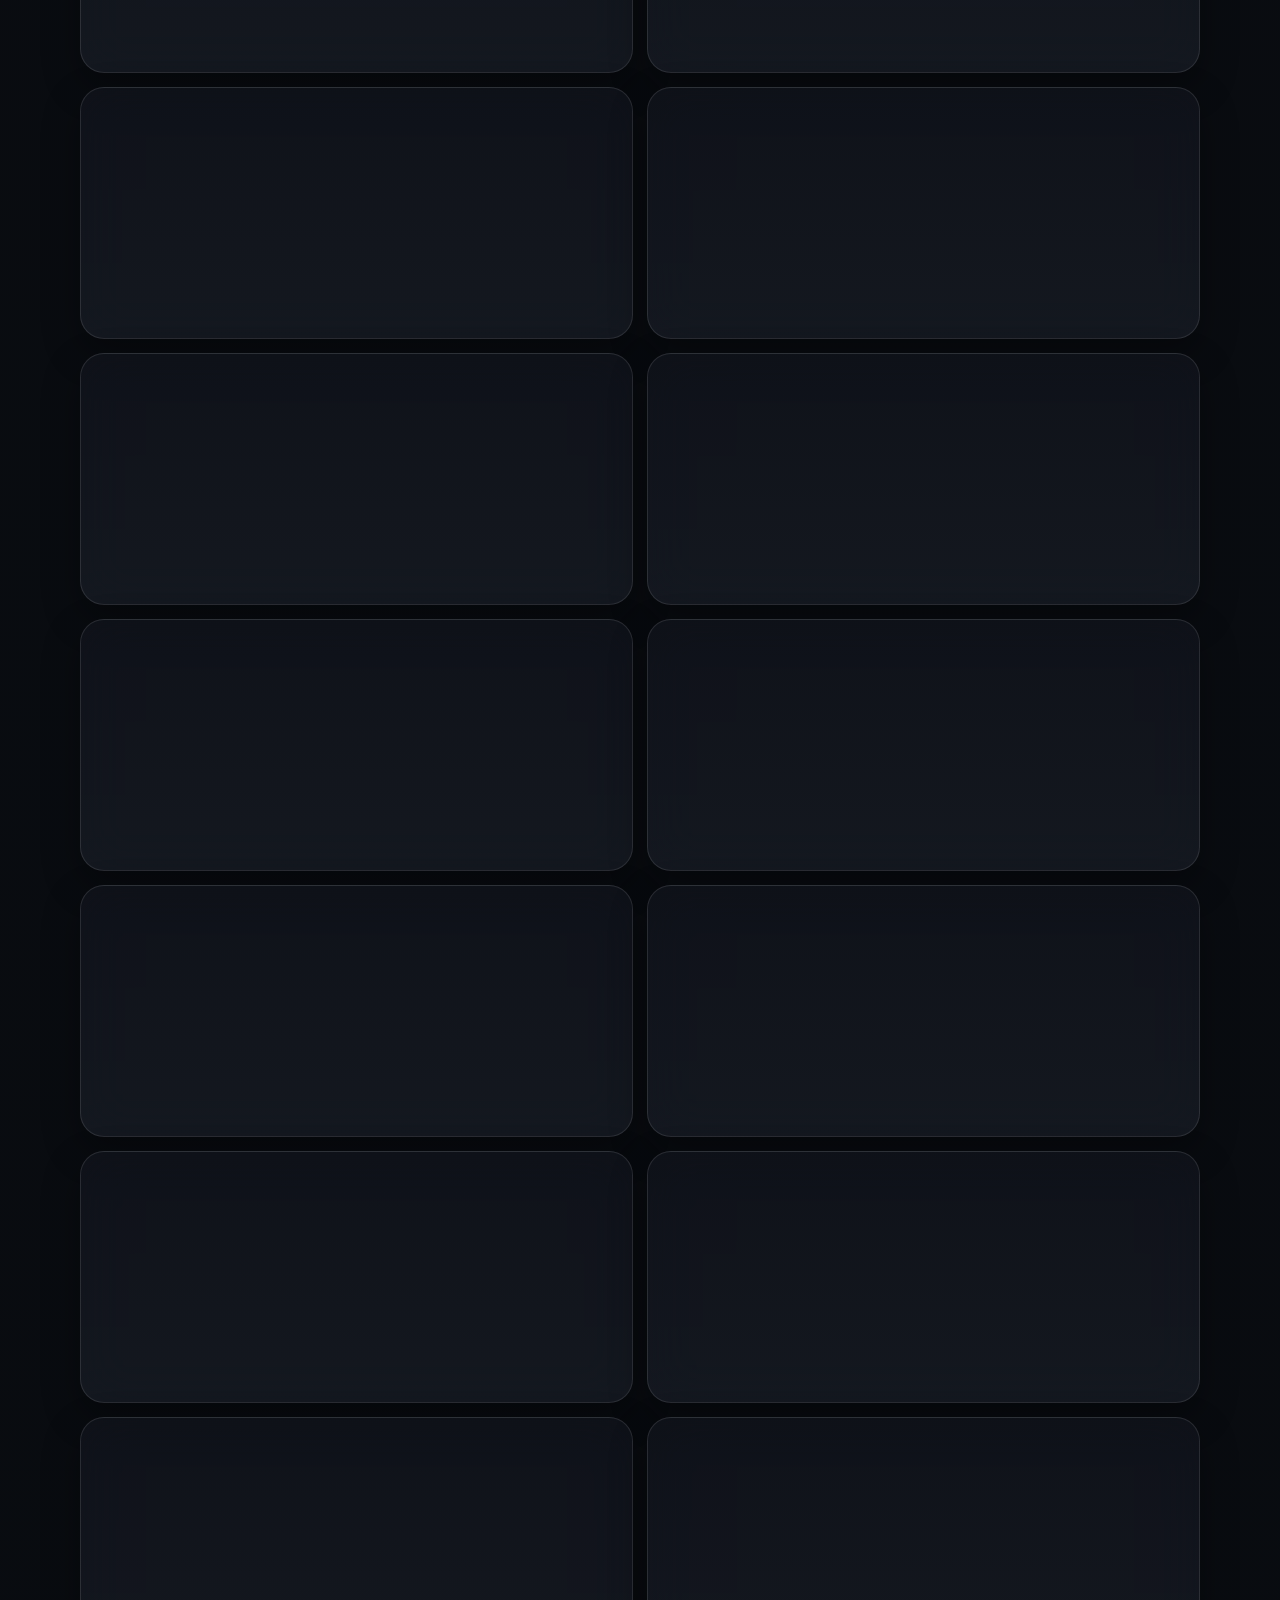
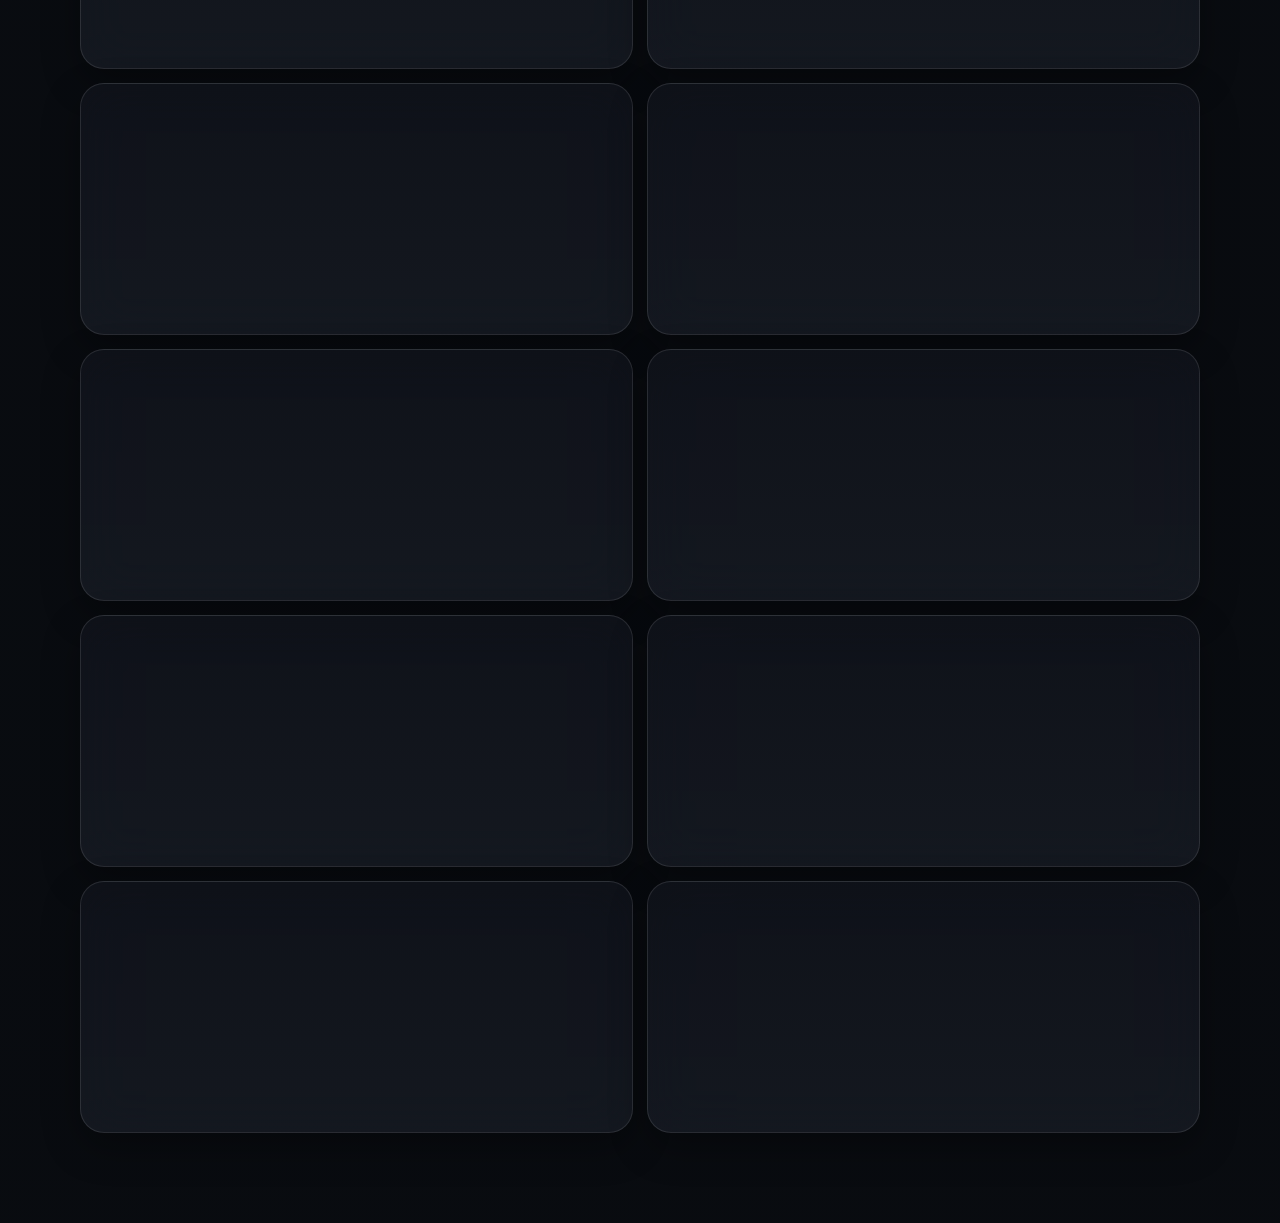
==== commit c0c087b3: "ok" ====
--- a/masterpieces/index.html
+++ b/masterpieces/index.html
@@ -1,4 +1,4 @@
-﻿<!doctype html>
+<!doctype html>
 <html lang="en" data-theme="dark">
 <head>
   <meta charset="utf-8">
@@ -17,7 +17,6 @@
   <meta property="og:title" content="FlowSync 鈥?Masterpiece Buttons">
   <meta property="og:description" content="100 polished premium button designs with copyable source code.">
   <meta property="og:url" content="https://abid-root.github.io/flowsync-button/masterpieces/">
-  <meta name="twitter:card" content="summary">
   <meta name="twitter:title" content="FlowSync 鈥?Masterpiece Buttons">
   <meta name="twitter:description" content="100 polished premium button designs with copyable source code.">
   <meta http-equiv="Content-Security-Policy" content="default-src 'self'; script-src 'self' 'unsafe-inline'; style-src 'self' 'unsafe-inline'; img-src 'self' data:; font-src 'self'; base-uri 'self'; form-action 'self'; frame-ancestors 'none'; object-src 'none'; upgrade-insecure-requests">
@@ -27,6 +26,7 @@
 <meta property="og:image" content="../common/og-button.png">
 <meta property="og:image:width" content="1200">
 <meta property="og:image:height" content="630">
+<meta name="twitter:card" content="summary_large_image">
 <meta name="twitter:image" content="../common/og-button.png">
 </head>
 <body class="masterpiece-body" data-page="masterpieces">
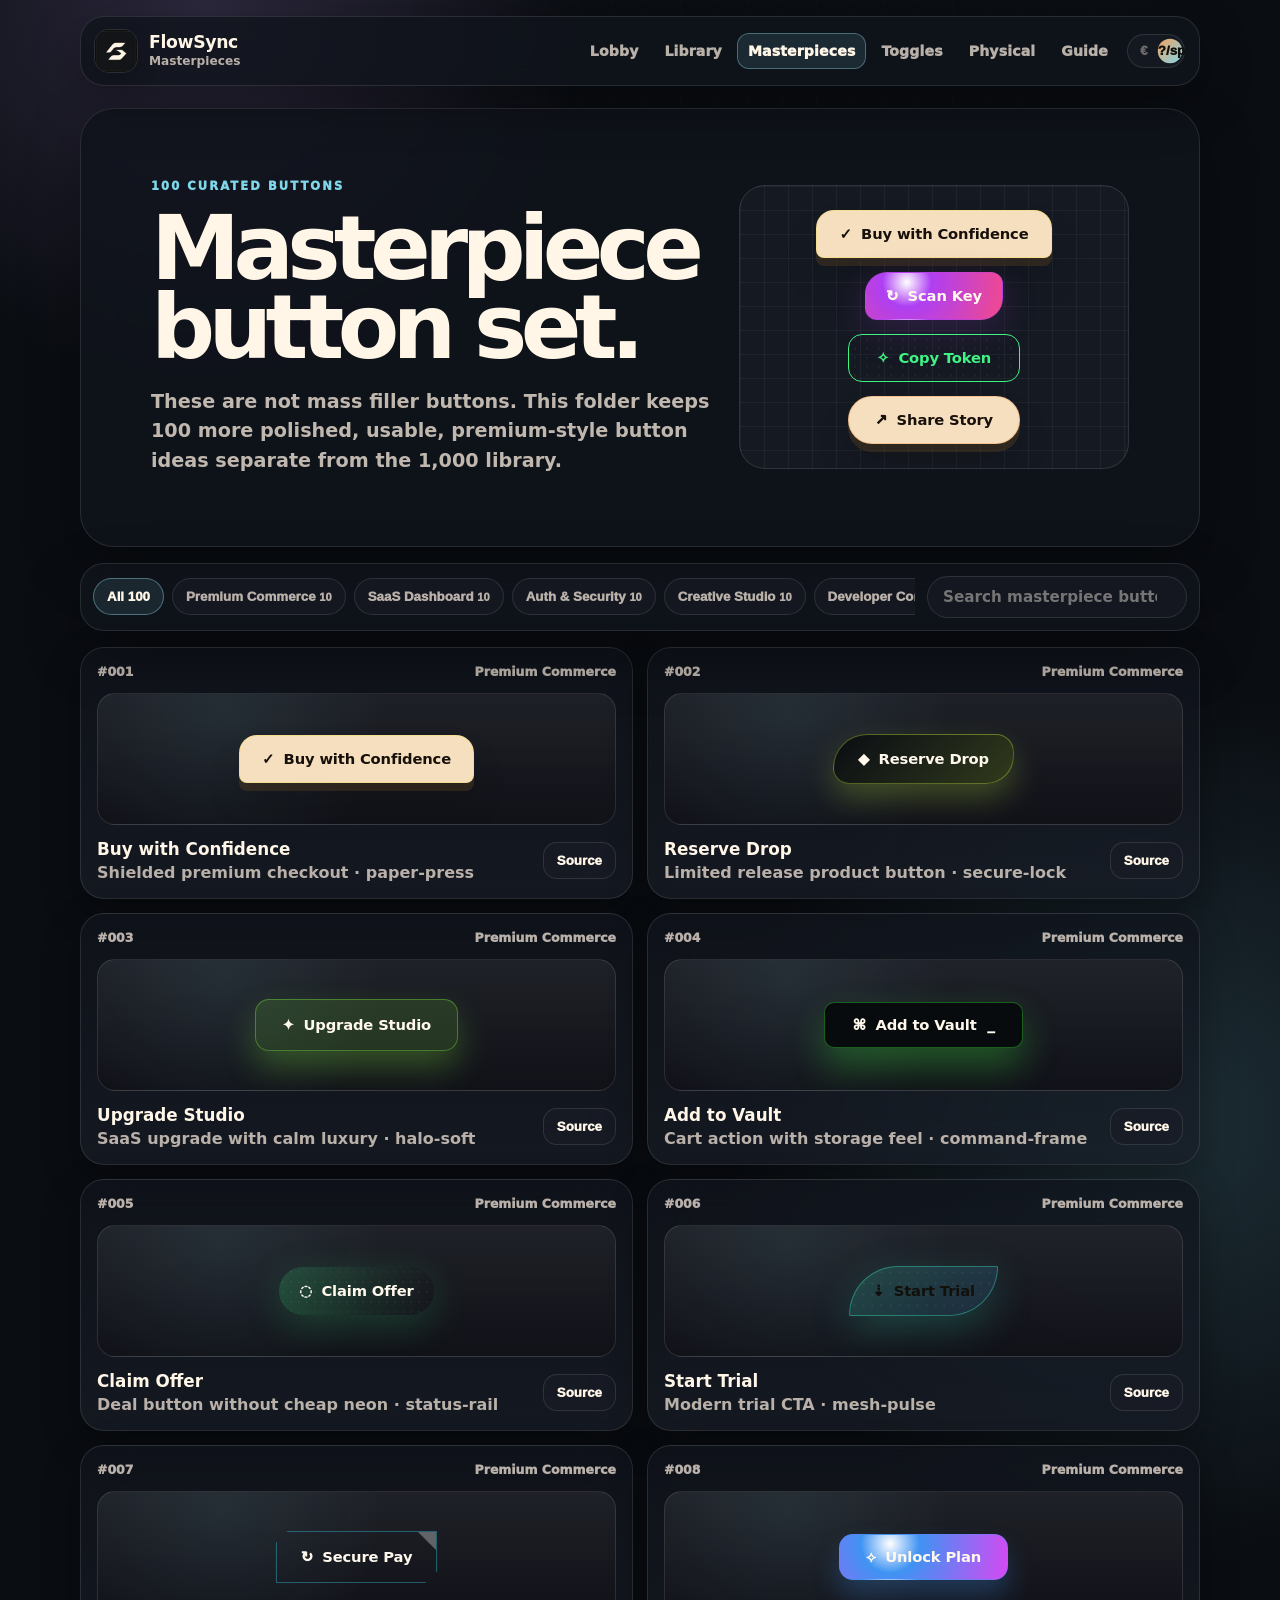
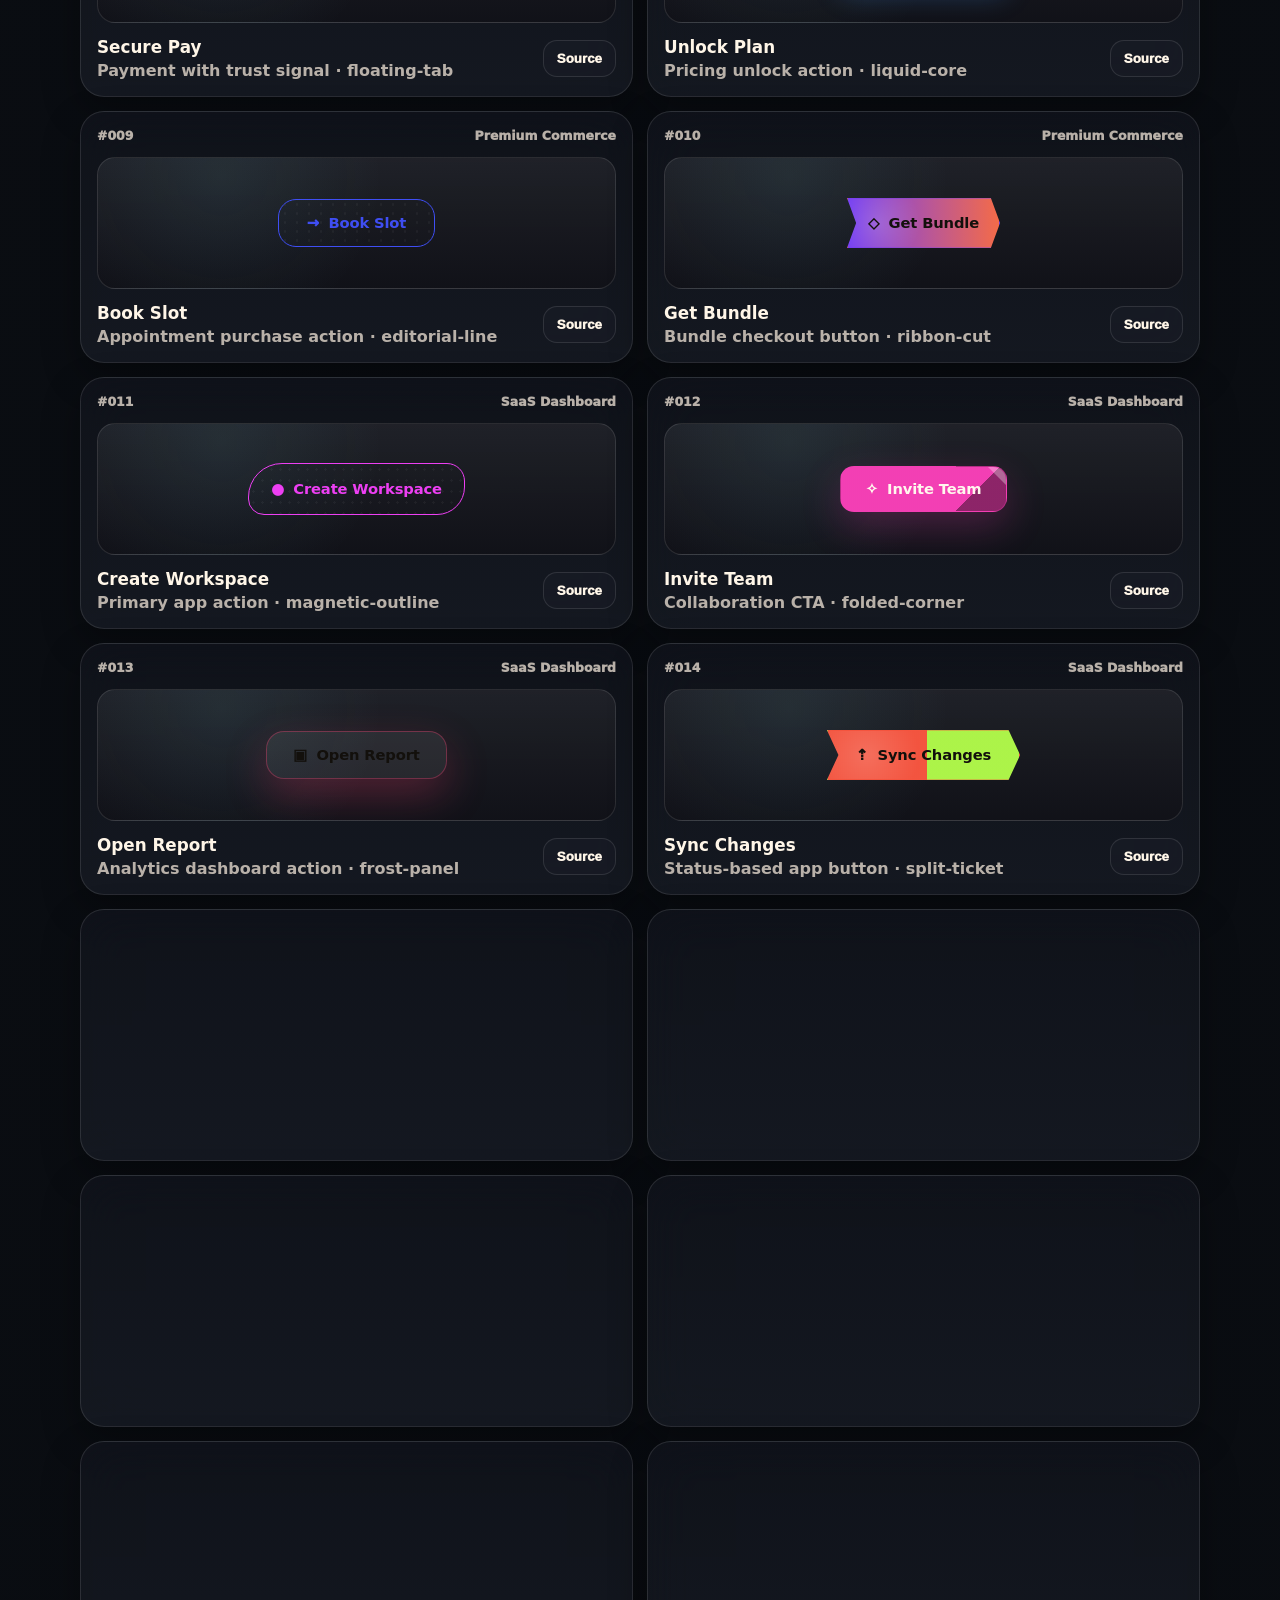
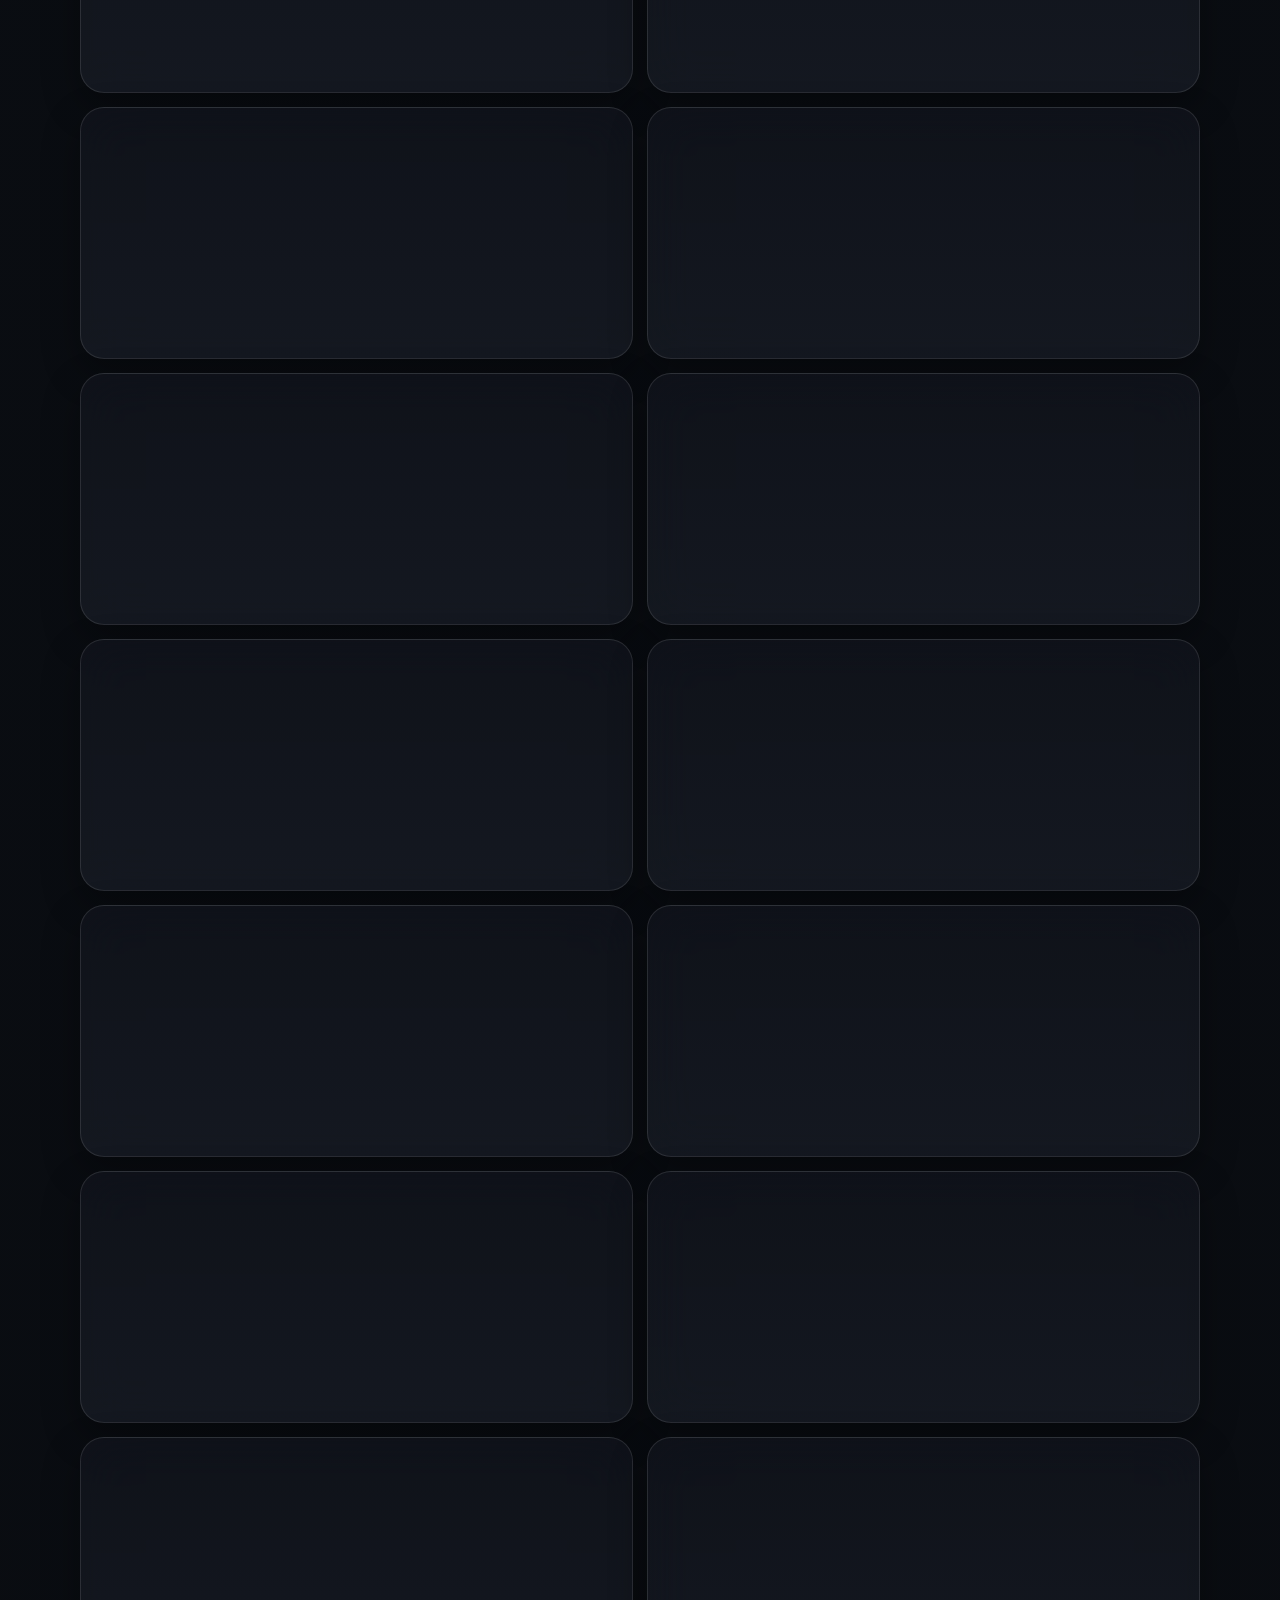
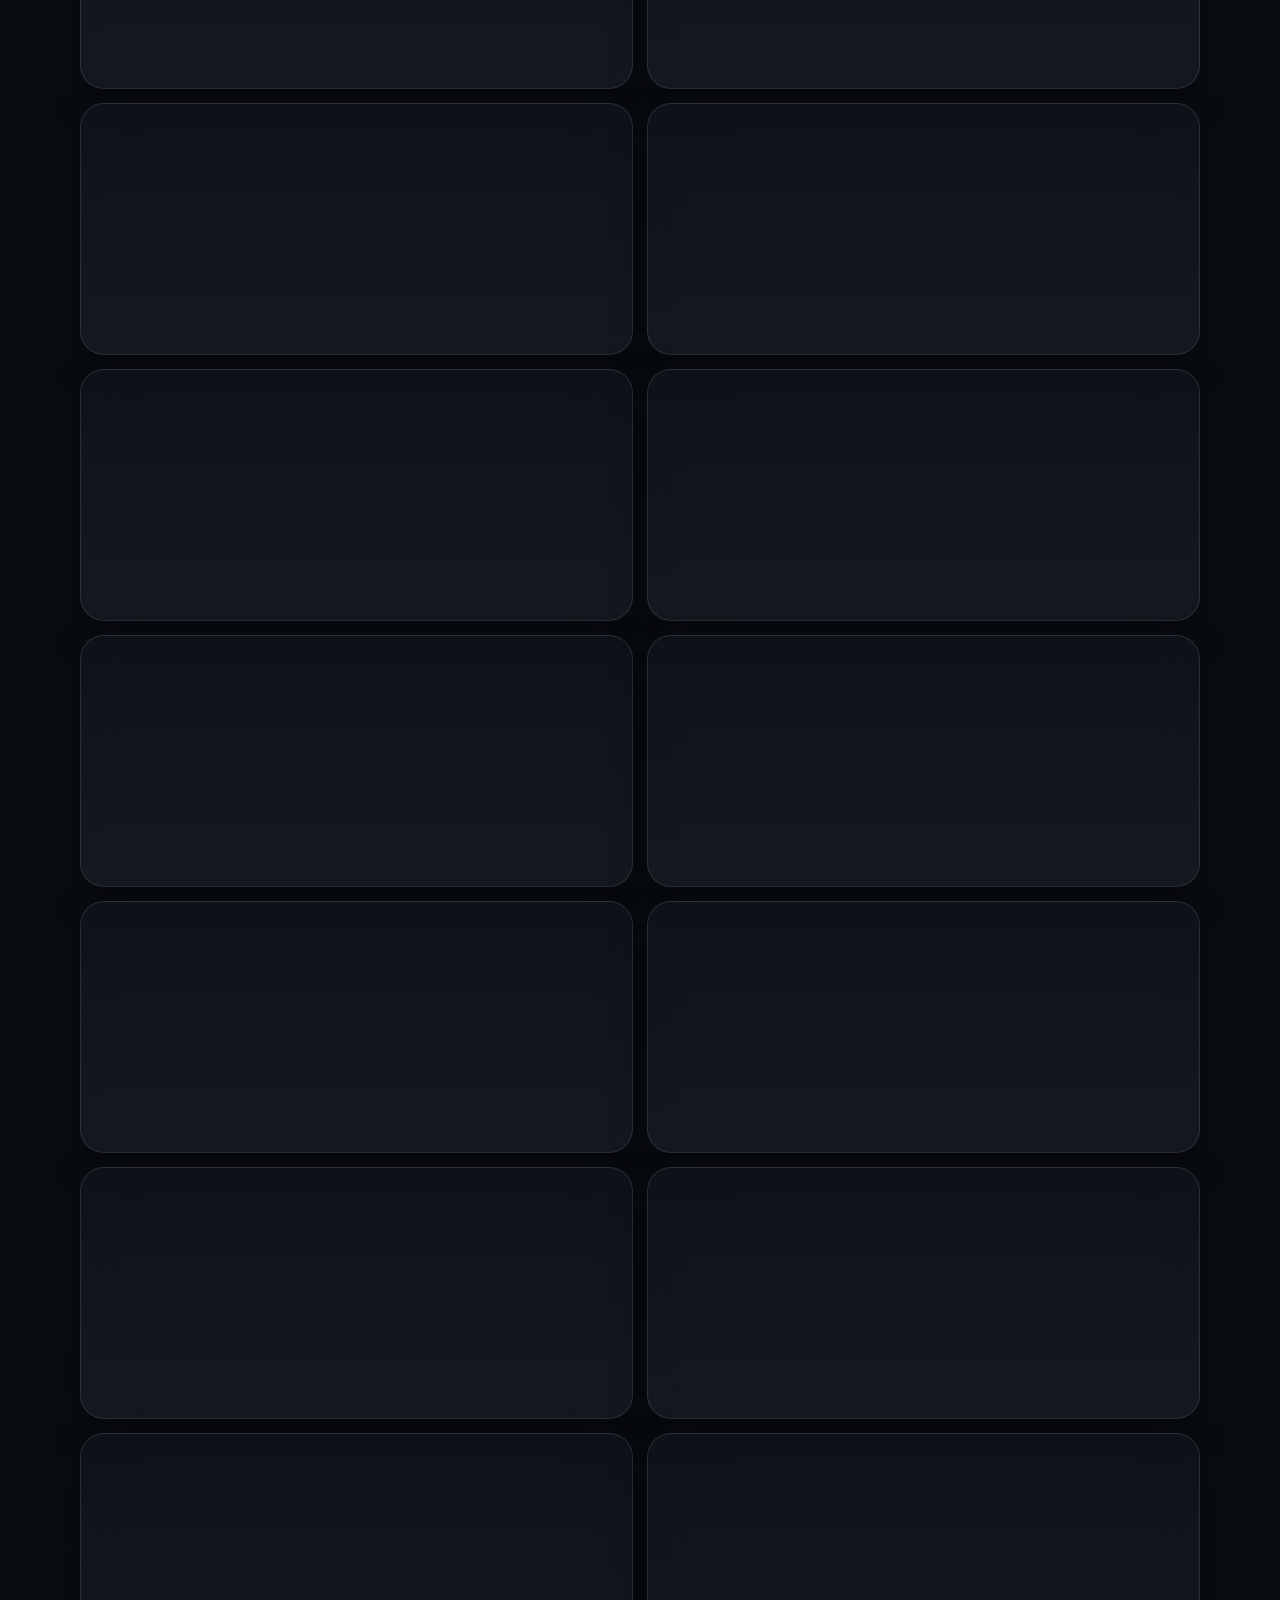
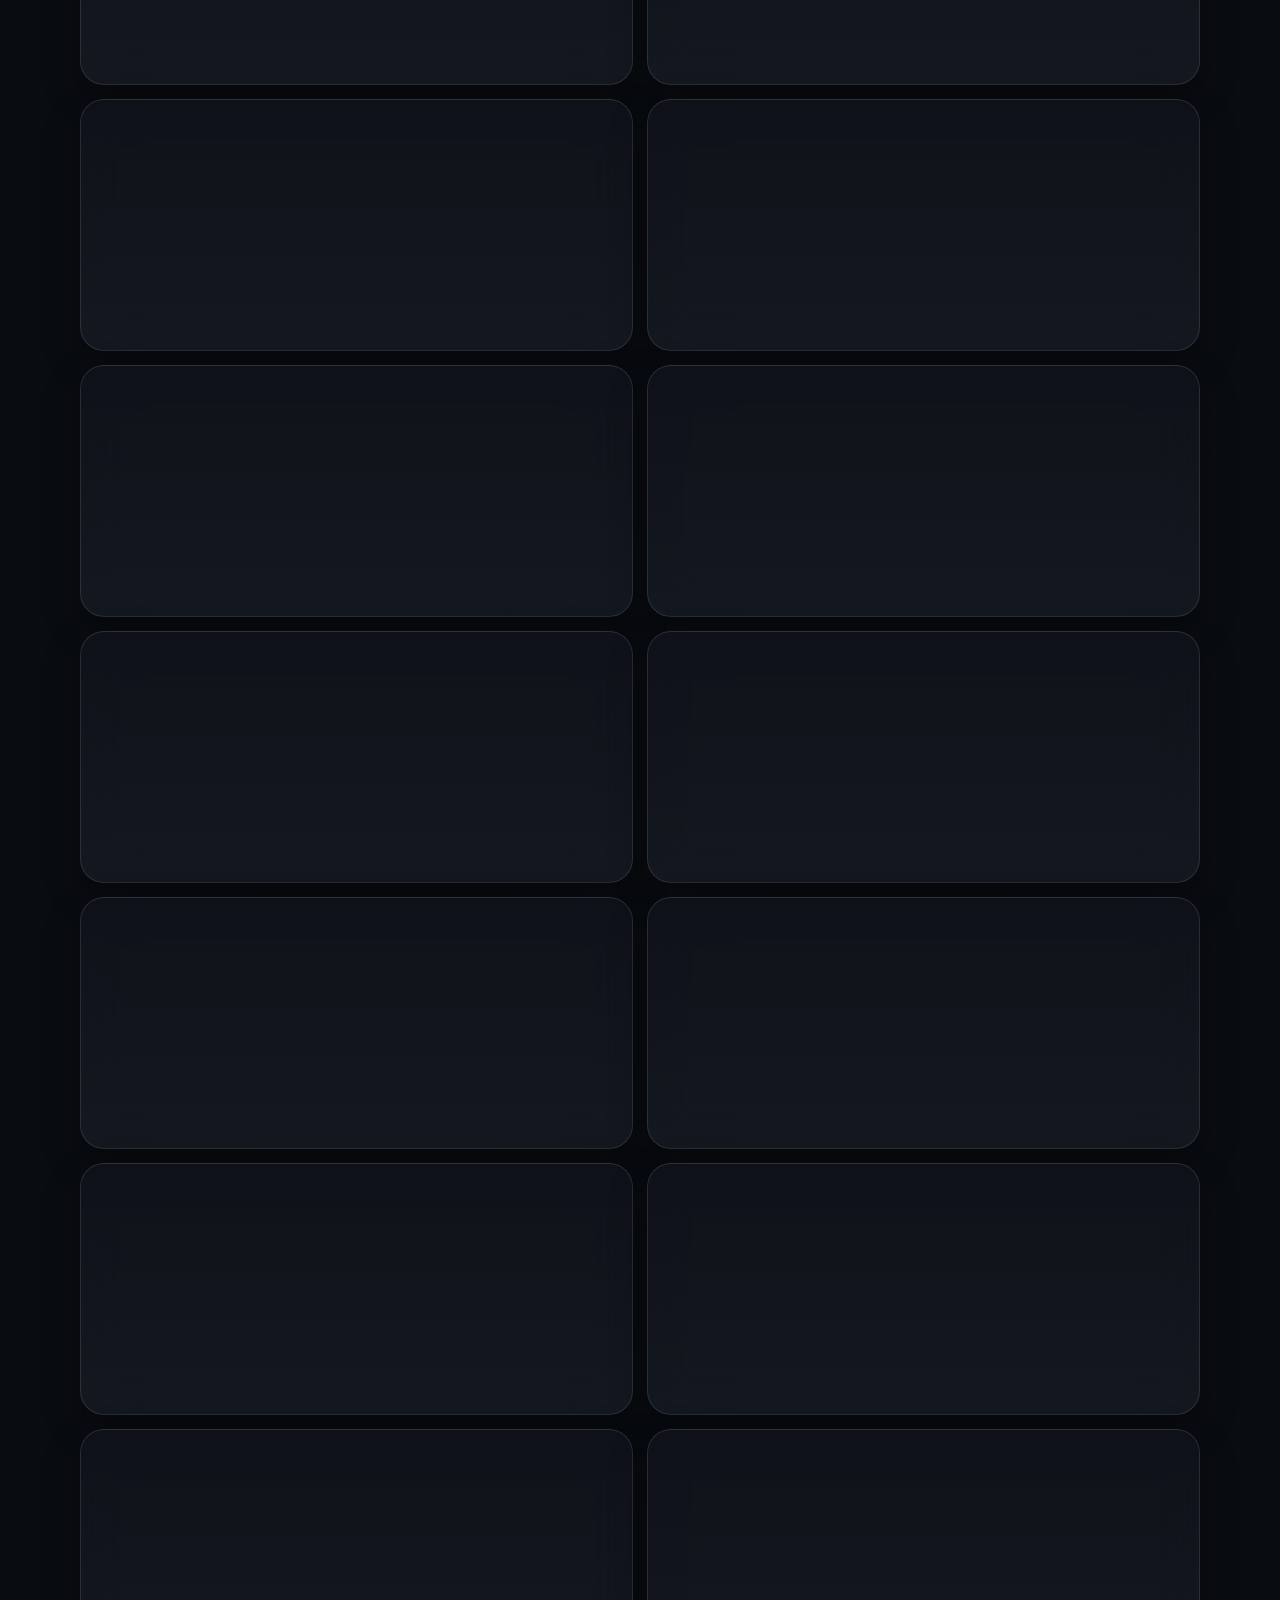
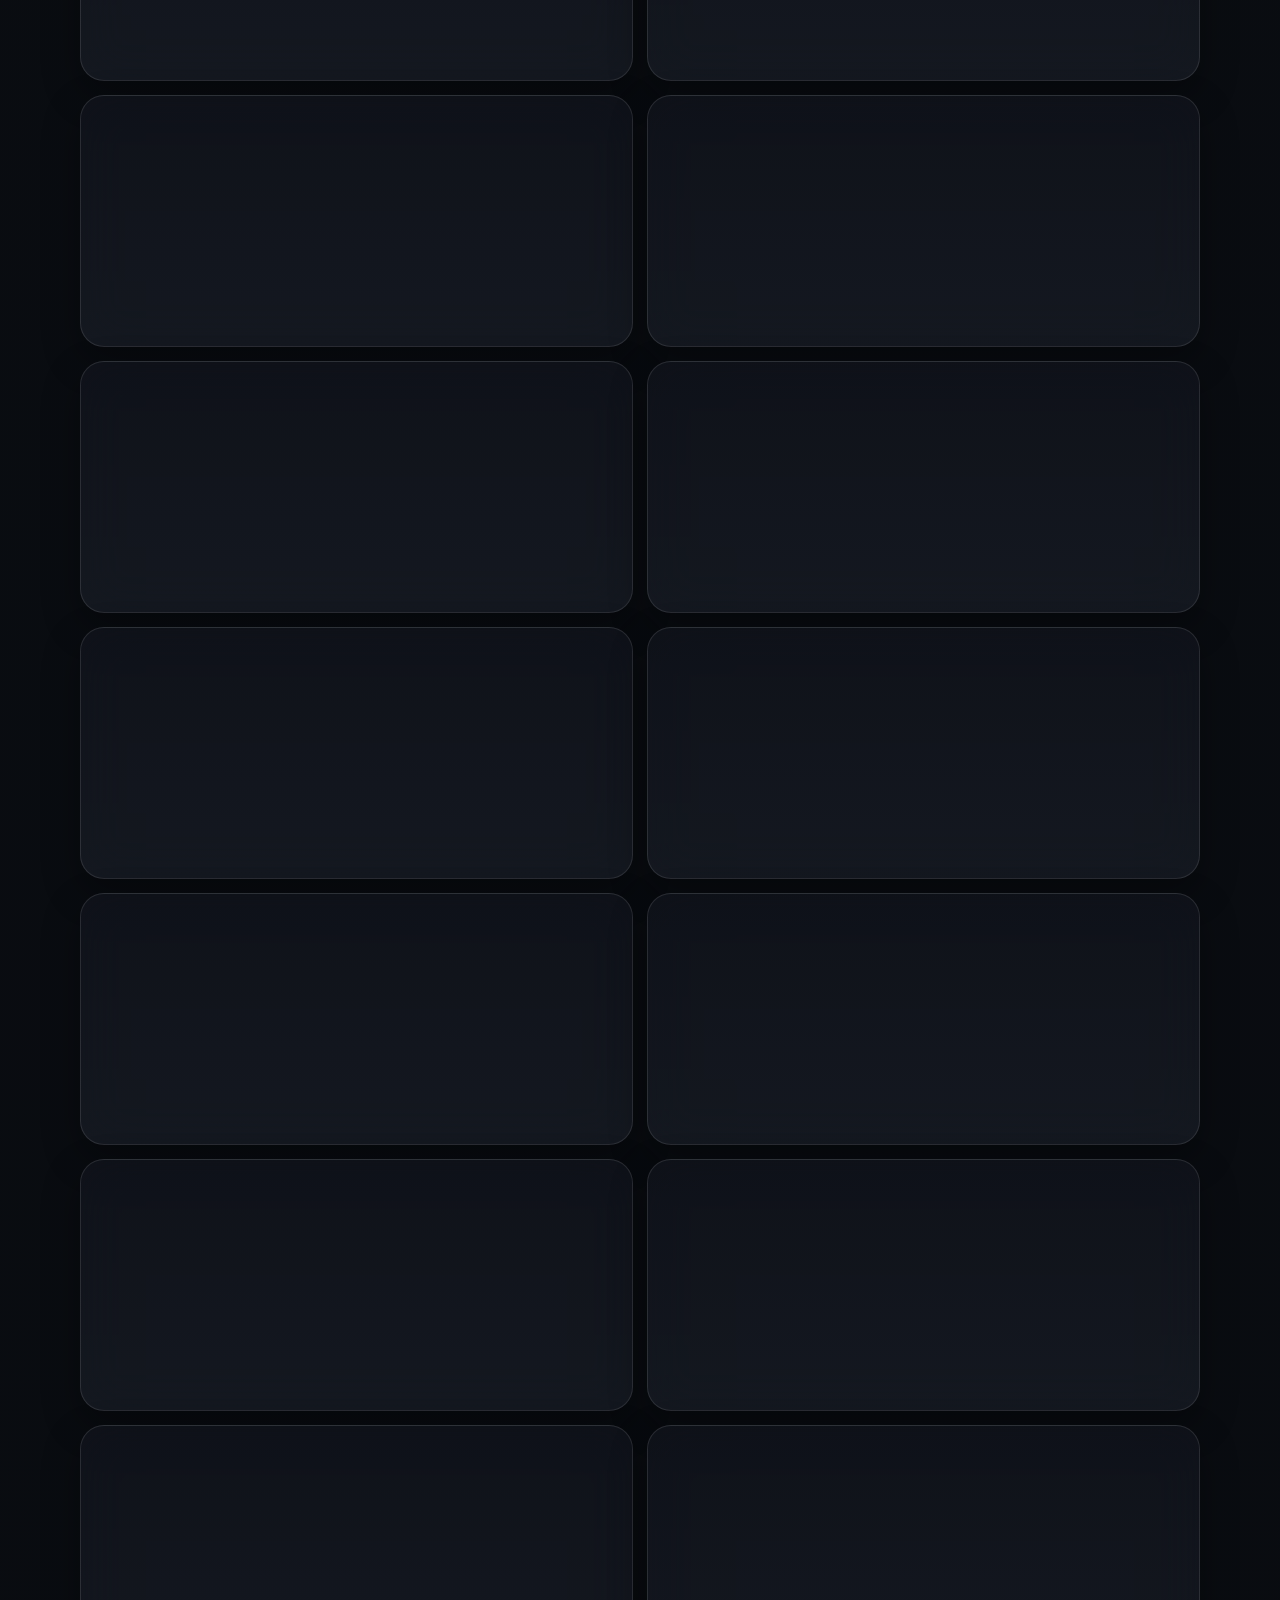
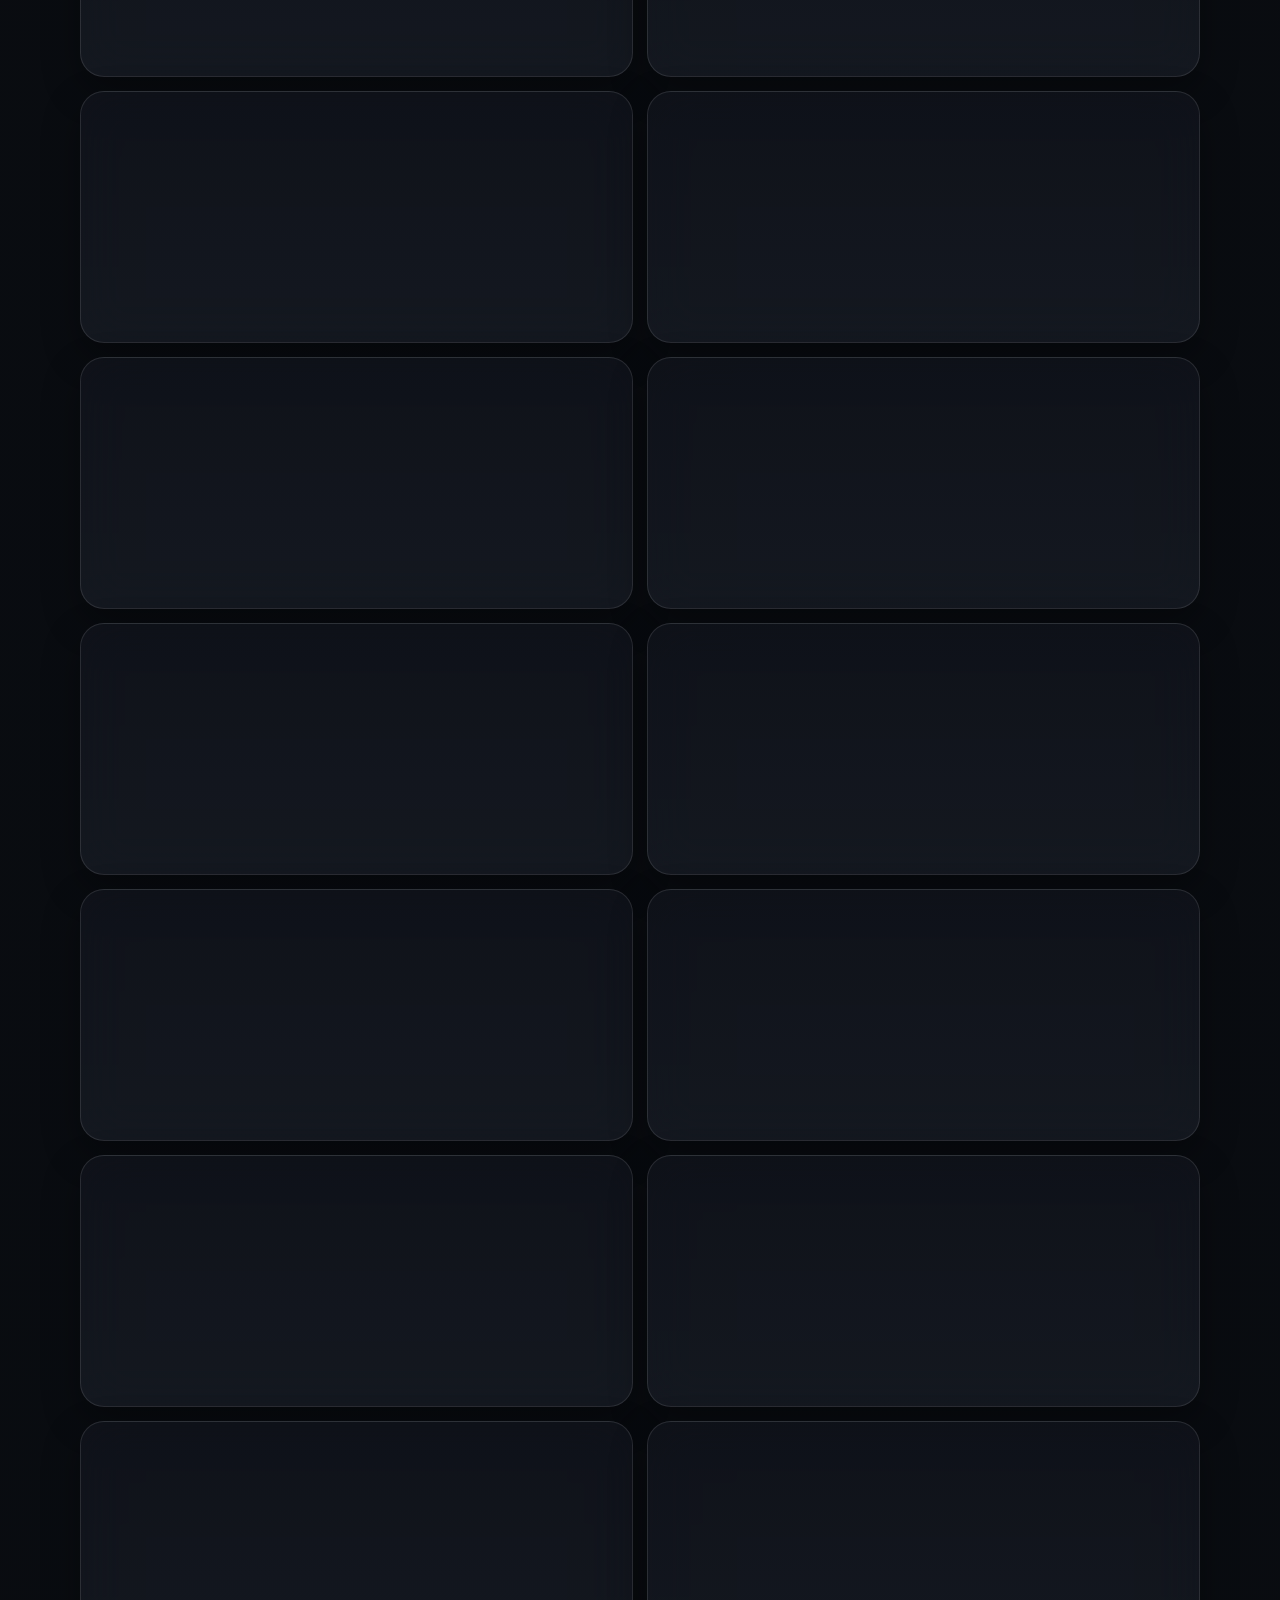
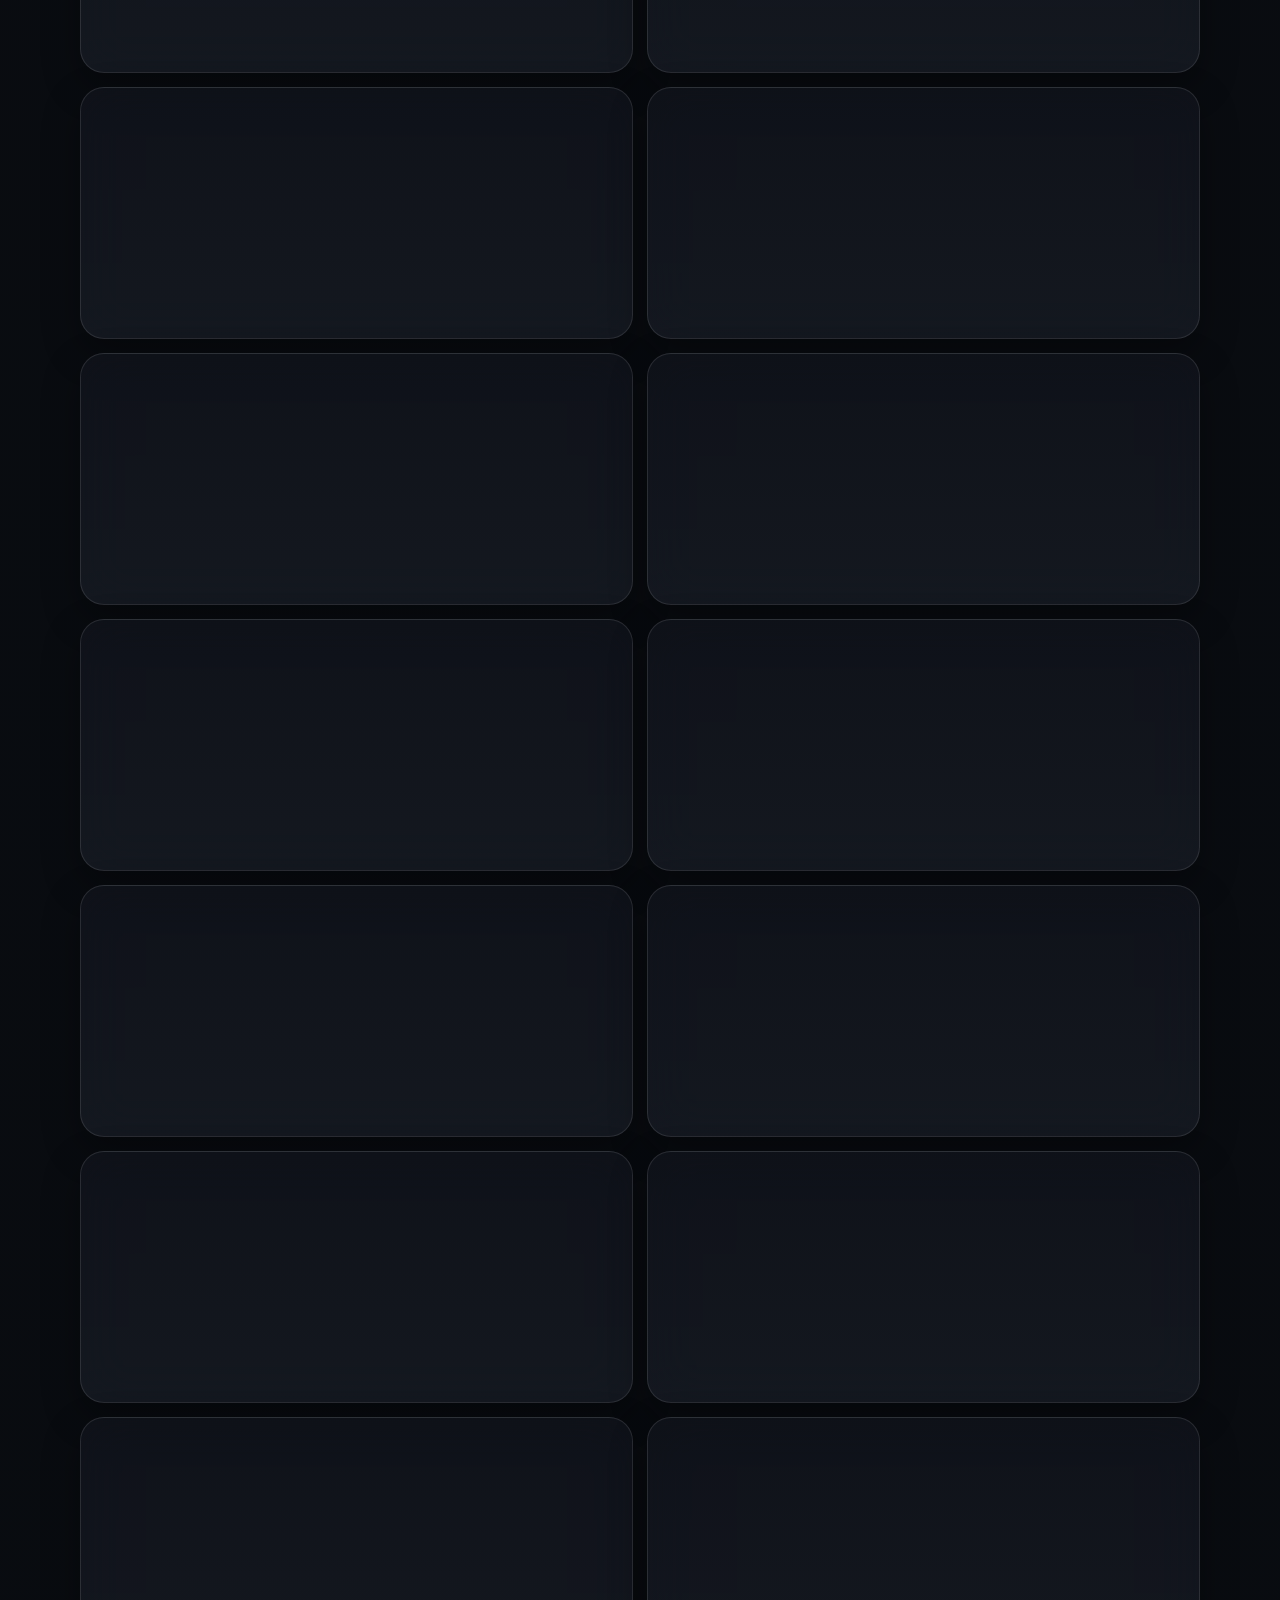
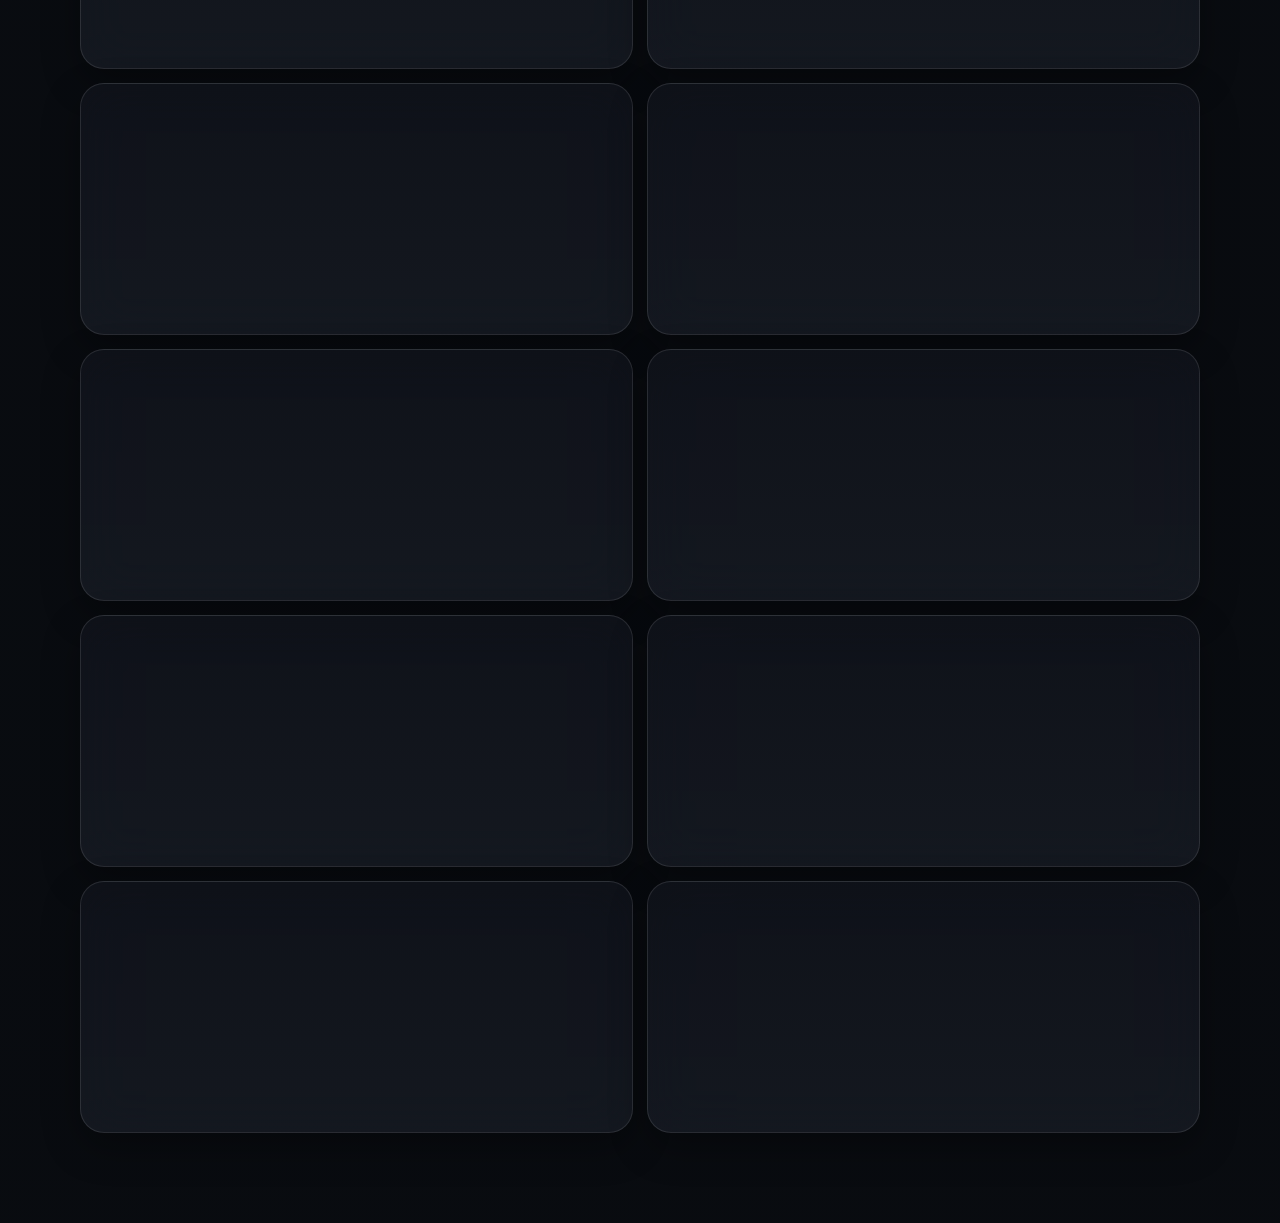
==== commit d04e1d7a: "clean mojibake" ====
--- a/masterpieces/index.html
+++ b/masterpieces/index.html
@@ -3,7 +3,7 @@
 <head>
   <meta charset="utf-8">
   <meta name="viewport" content="width=device-width, initial-scale=1">
-  <title>FlowSync 鈥?Masterpiece Buttons</title>
+  <title>FlowSync —Masterpiece Buttons</title>
   <meta name="description" content="100 polished premium button designs with copyable source code.">
   <meta name="robots" content="index, follow, max-image-preview:large">
   <meta name="author" content="Abid Hasan">
@@ -14,10 +14,10 @@
   <link rel="apple-touch-icon" href="../common/apple-touch-icon.png">
   <link rel="manifest" href="../site.webmanifest">
   <meta property="og:type" content="website">
-  <meta property="og:title" content="FlowSync 鈥?Masterpiece Buttons">
+  <meta property="og:title" content="FlowSync —Masterpiece Buttons">
   <meta property="og:description" content="100 polished premium button designs with copyable source code.">
   <meta property="og:url" content="https://abid-root.github.io/flowsync-button/masterpieces/">
-  <meta name="twitter:title" content="FlowSync 鈥?Masterpiece Buttons">
+  <meta name="twitter:title" content="FlowSync —Masterpiece Buttons">
   <meta name="twitter:description" content="100 polished premium button designs with copyable source code.">
   <meta http-equiv="Content-Security-Policy" content="default-src 'self'; script-src 'self' 'unsafe-inline'; style-src 'self' 'unsafe-inline'; img-src 'self' data:; font-src 'self'; base-uri 'self'; form-action 'self'; frame-ancestors 'none'; object-src 'none'; upgrade-insecure-requests">
   <link rel="stylesheet" href="../assets/styles.css">
@@ -39,7 +39,7 @@
     </a>
     <nav class="toplinks" aria-label="Primary navigation">
       <a href="../index.html">Lobby</a><a href="../library.html">Library</a><a href="../masterpieces/index.html" aria-current="page">Masterpieces</a><a href="../toggles/index.html">Toggles</a><a href="../physical-buttons/index.html">Physical</a><a href="../source-guide.html">Guide</a>
-      <button class="theme-btn" id="themeToggle" type="button" aria-label="Toggle theme"><span class="theme-icon sun" aria-hidden="true">鈽€</span><span class="theme-icon moon" aria-hidden="true">鈽?/span></button>
+      <button class="theme-btn" id="themeToggle" type="button" aria-label="Toggle theme"><span class="theme-icon sun" aria-hidden="true">€</span><span class="theme-icon moon" aria-hidden="true">?/span></button>
     </nav>
   </header>
 
@@ -68,7 +68,7 @@
         <p class="label">copy source</p>
         <h2 id="mpDialogTitle">Button source</h2>
       </div>
-      <button class="mp-dialog-close" type="submit">脳</button>
+      <button class="mp-dialog-close" type="submit"></button>
     </form>
 
     <div class="mp-dialog-preview" id="mpDialogPreview"></div>
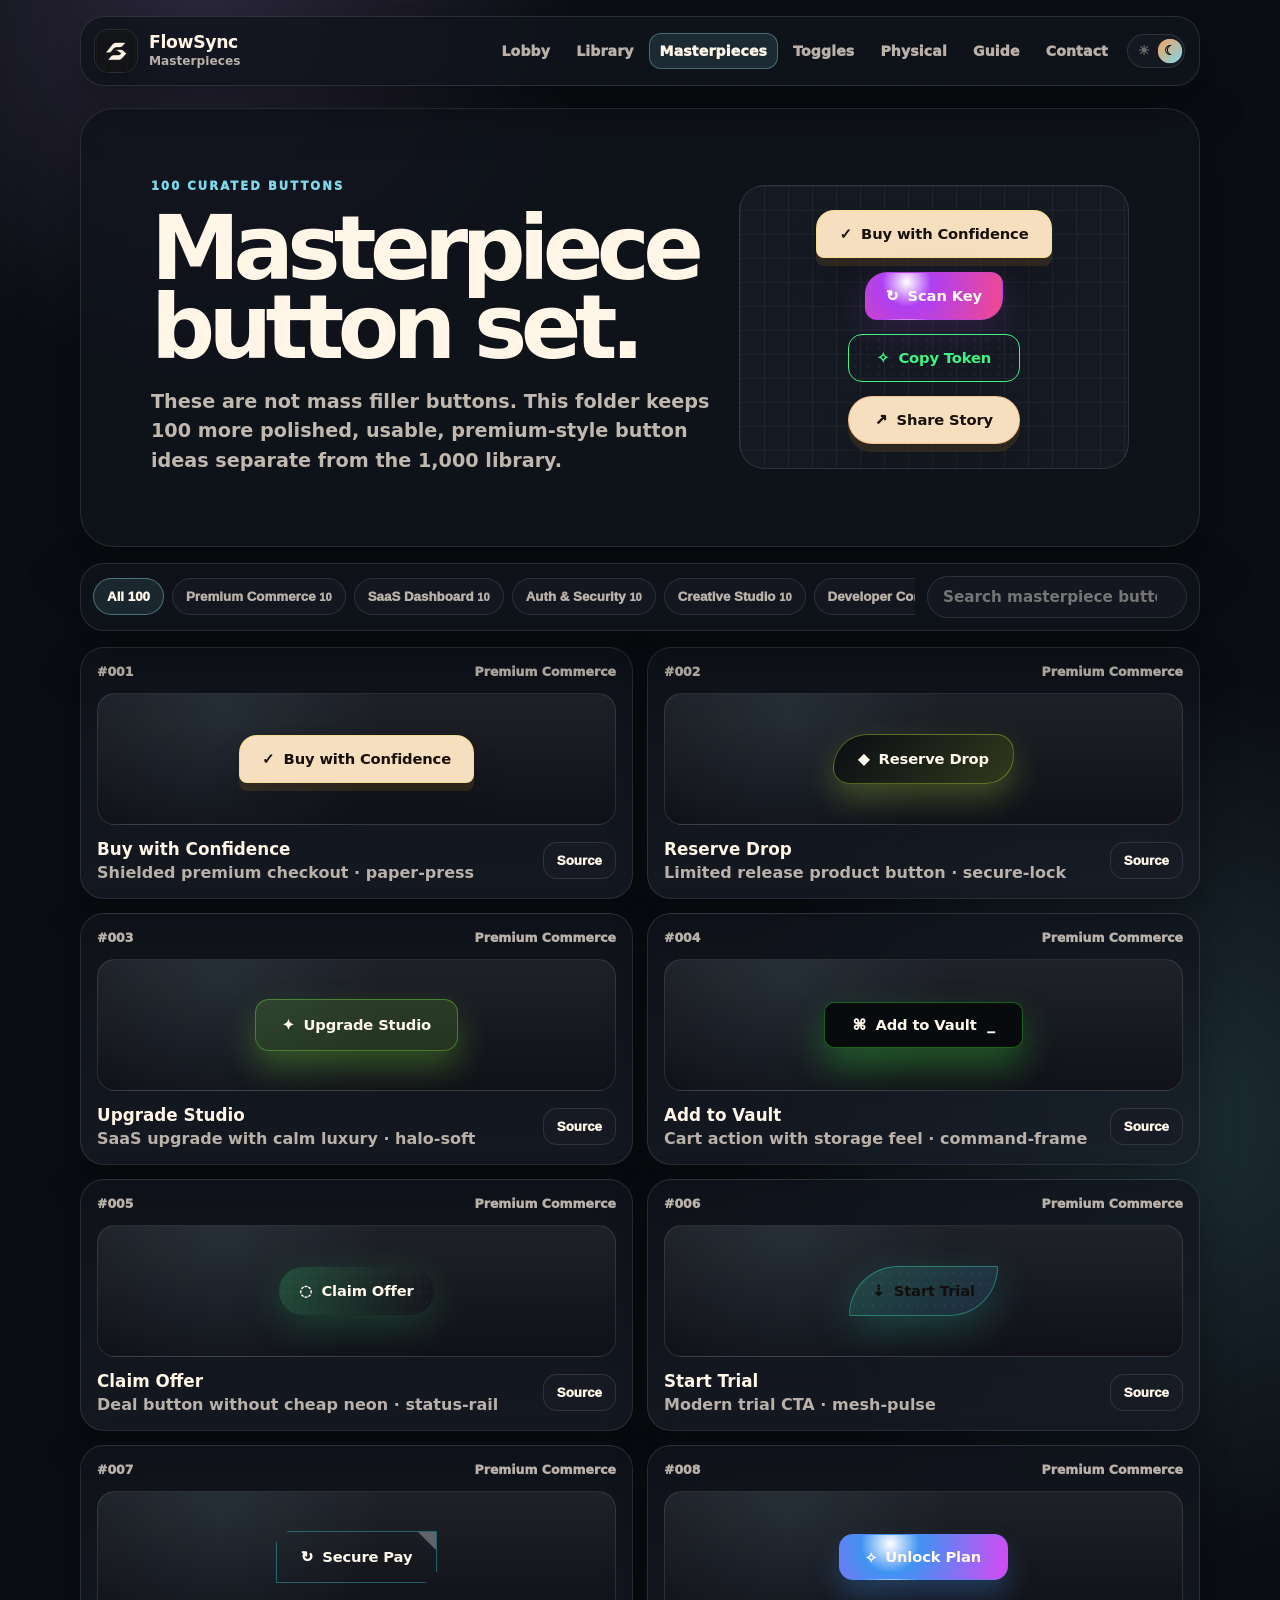
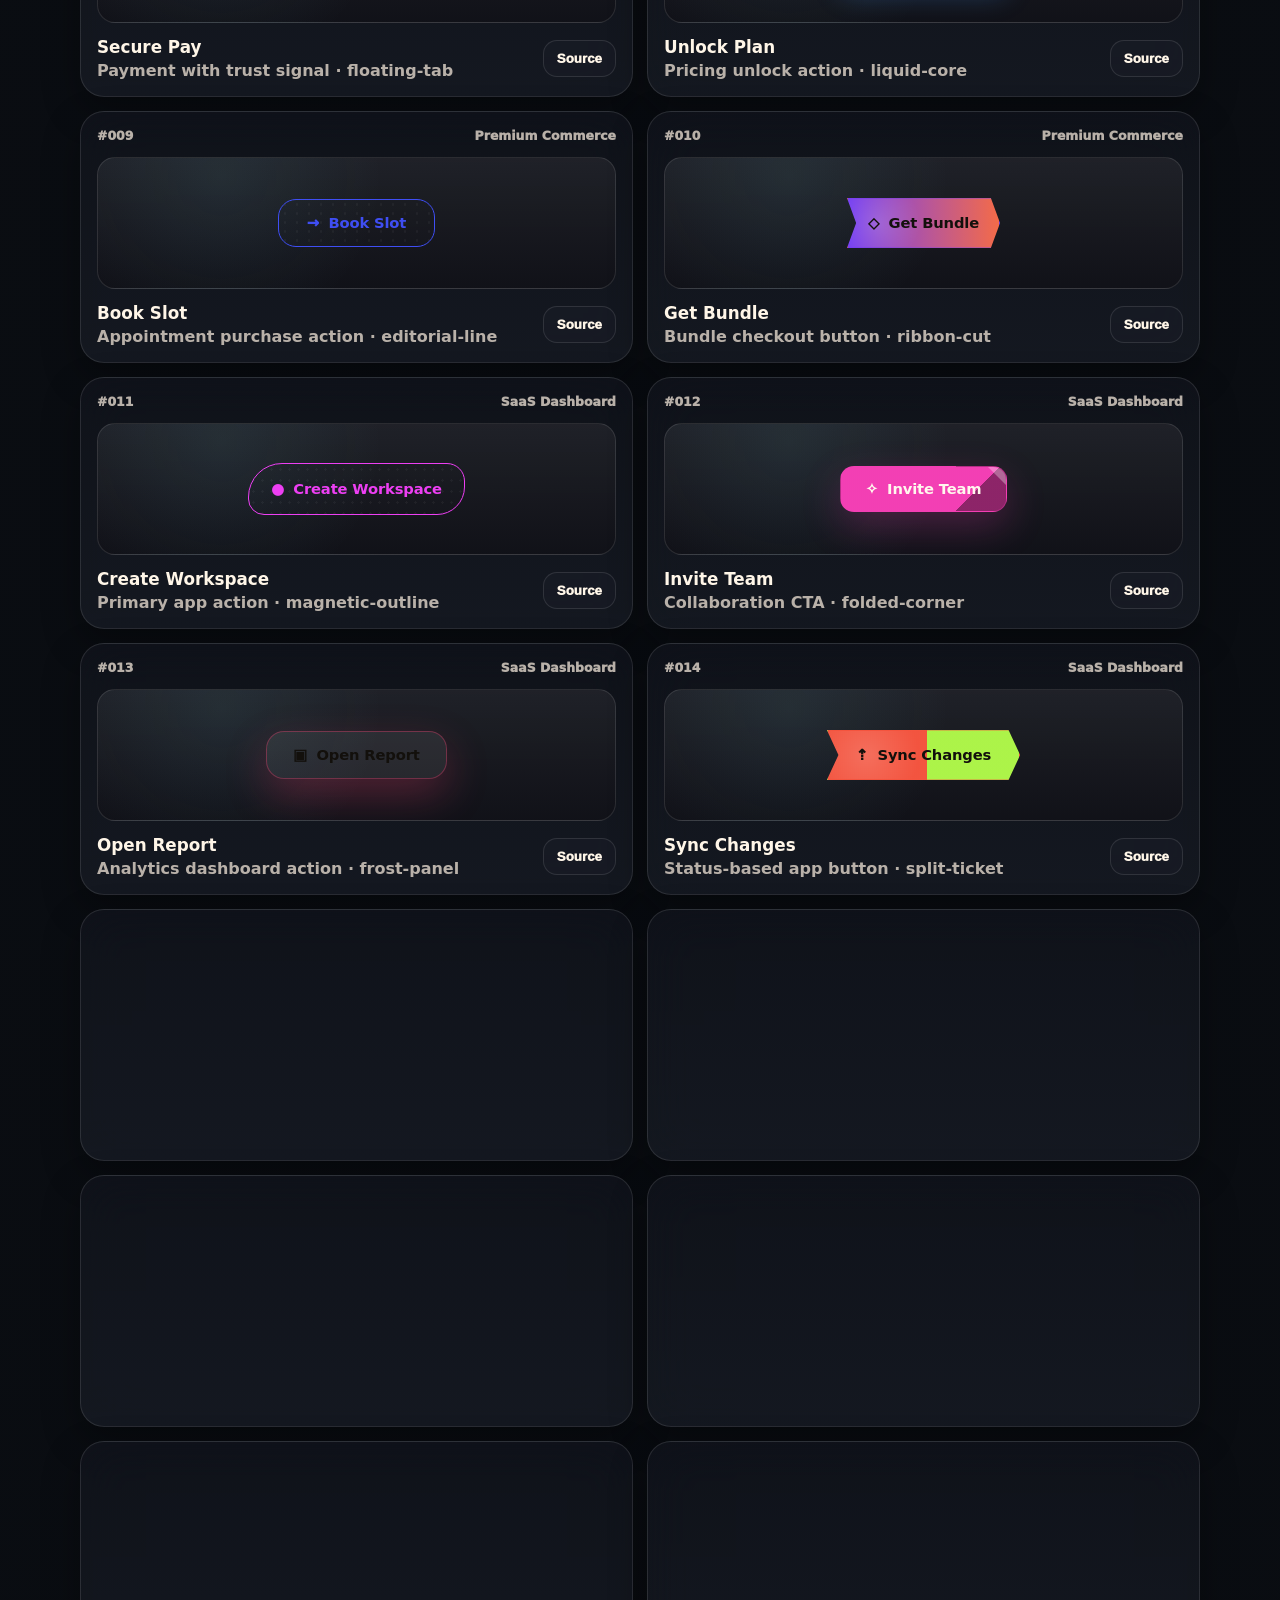
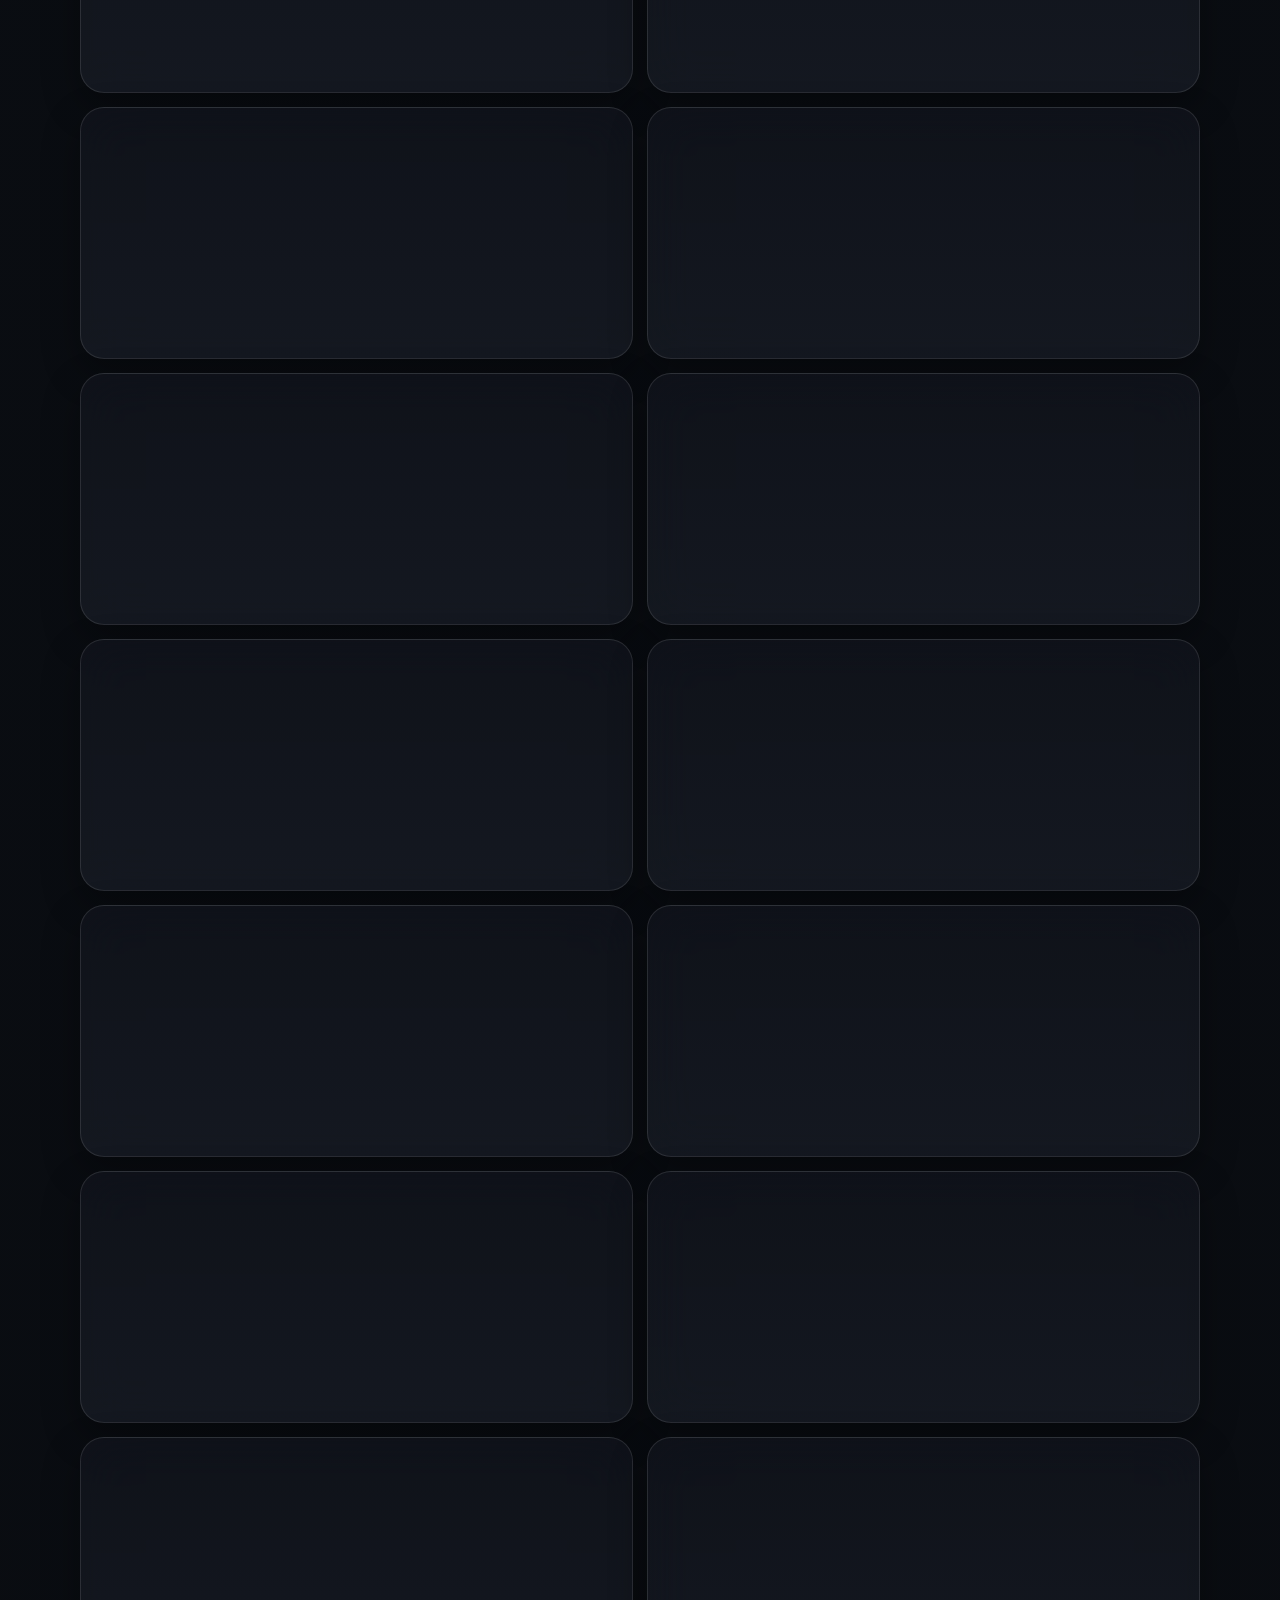
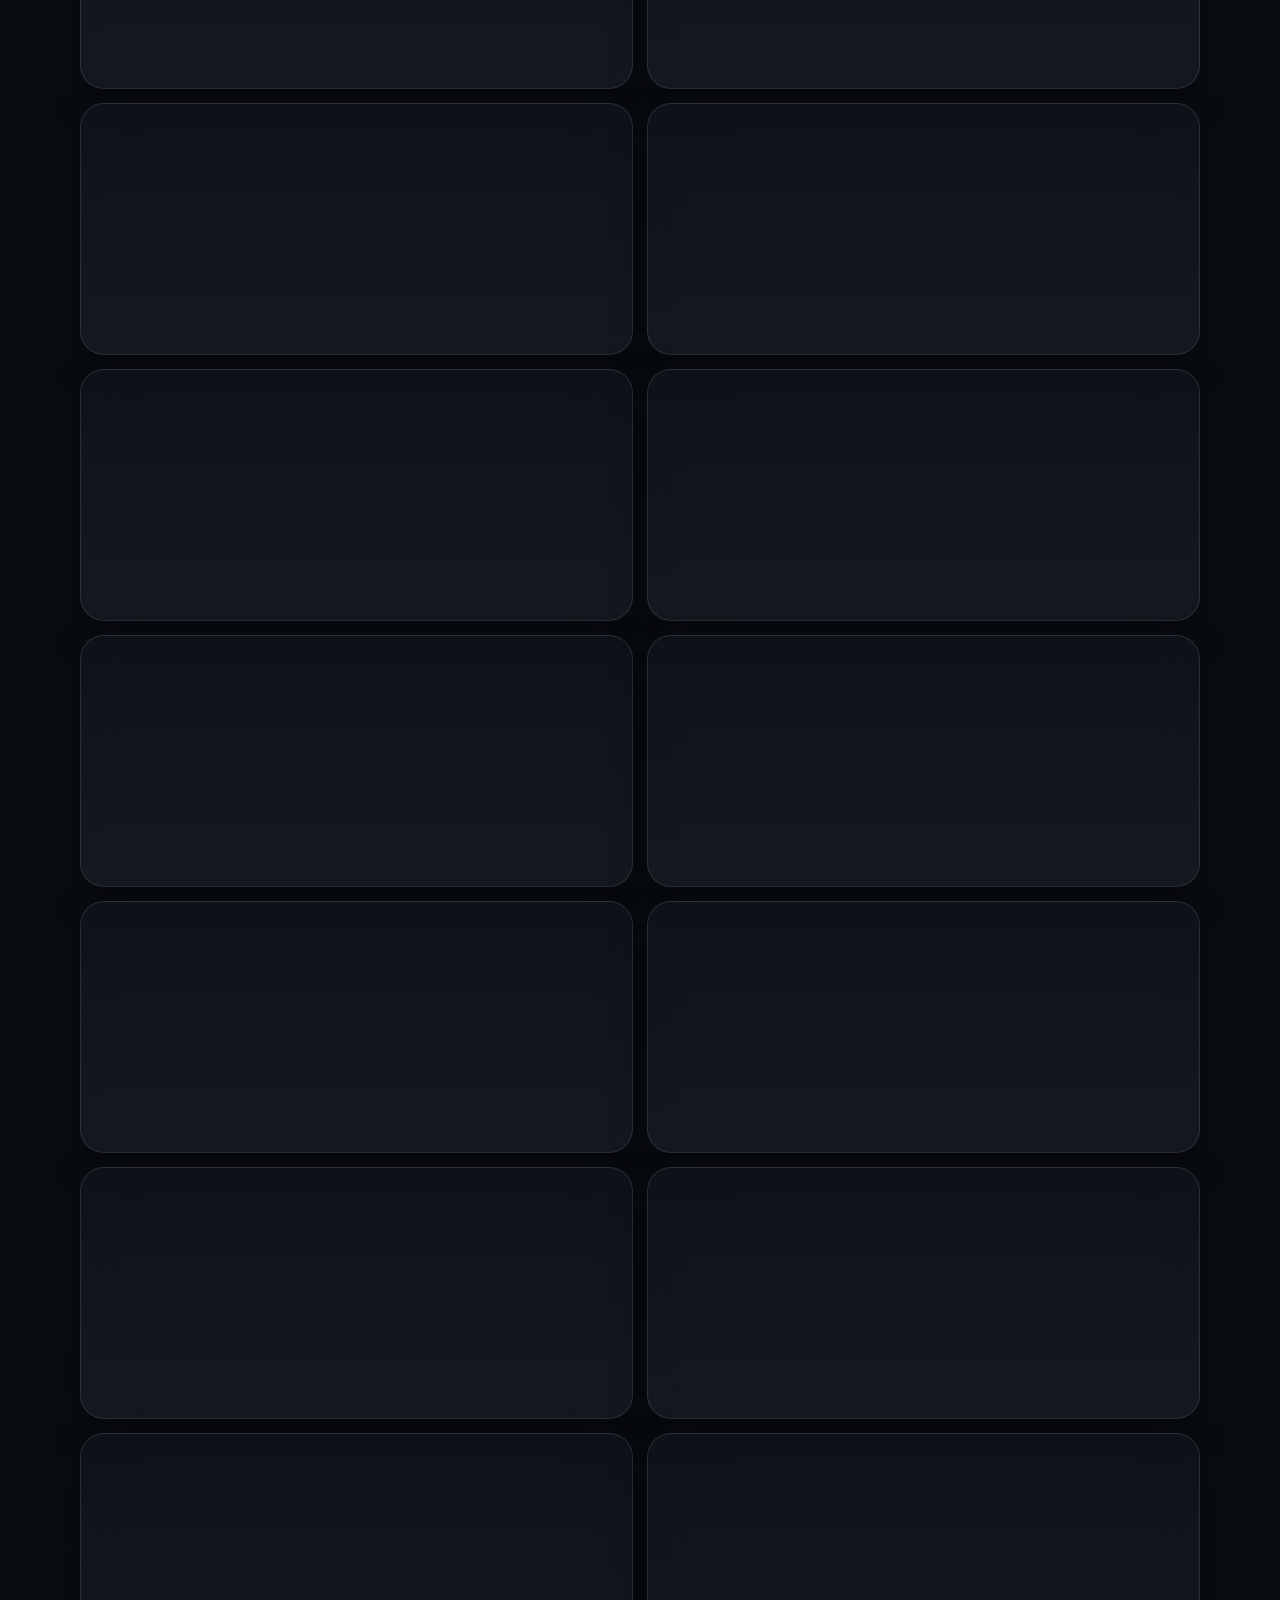
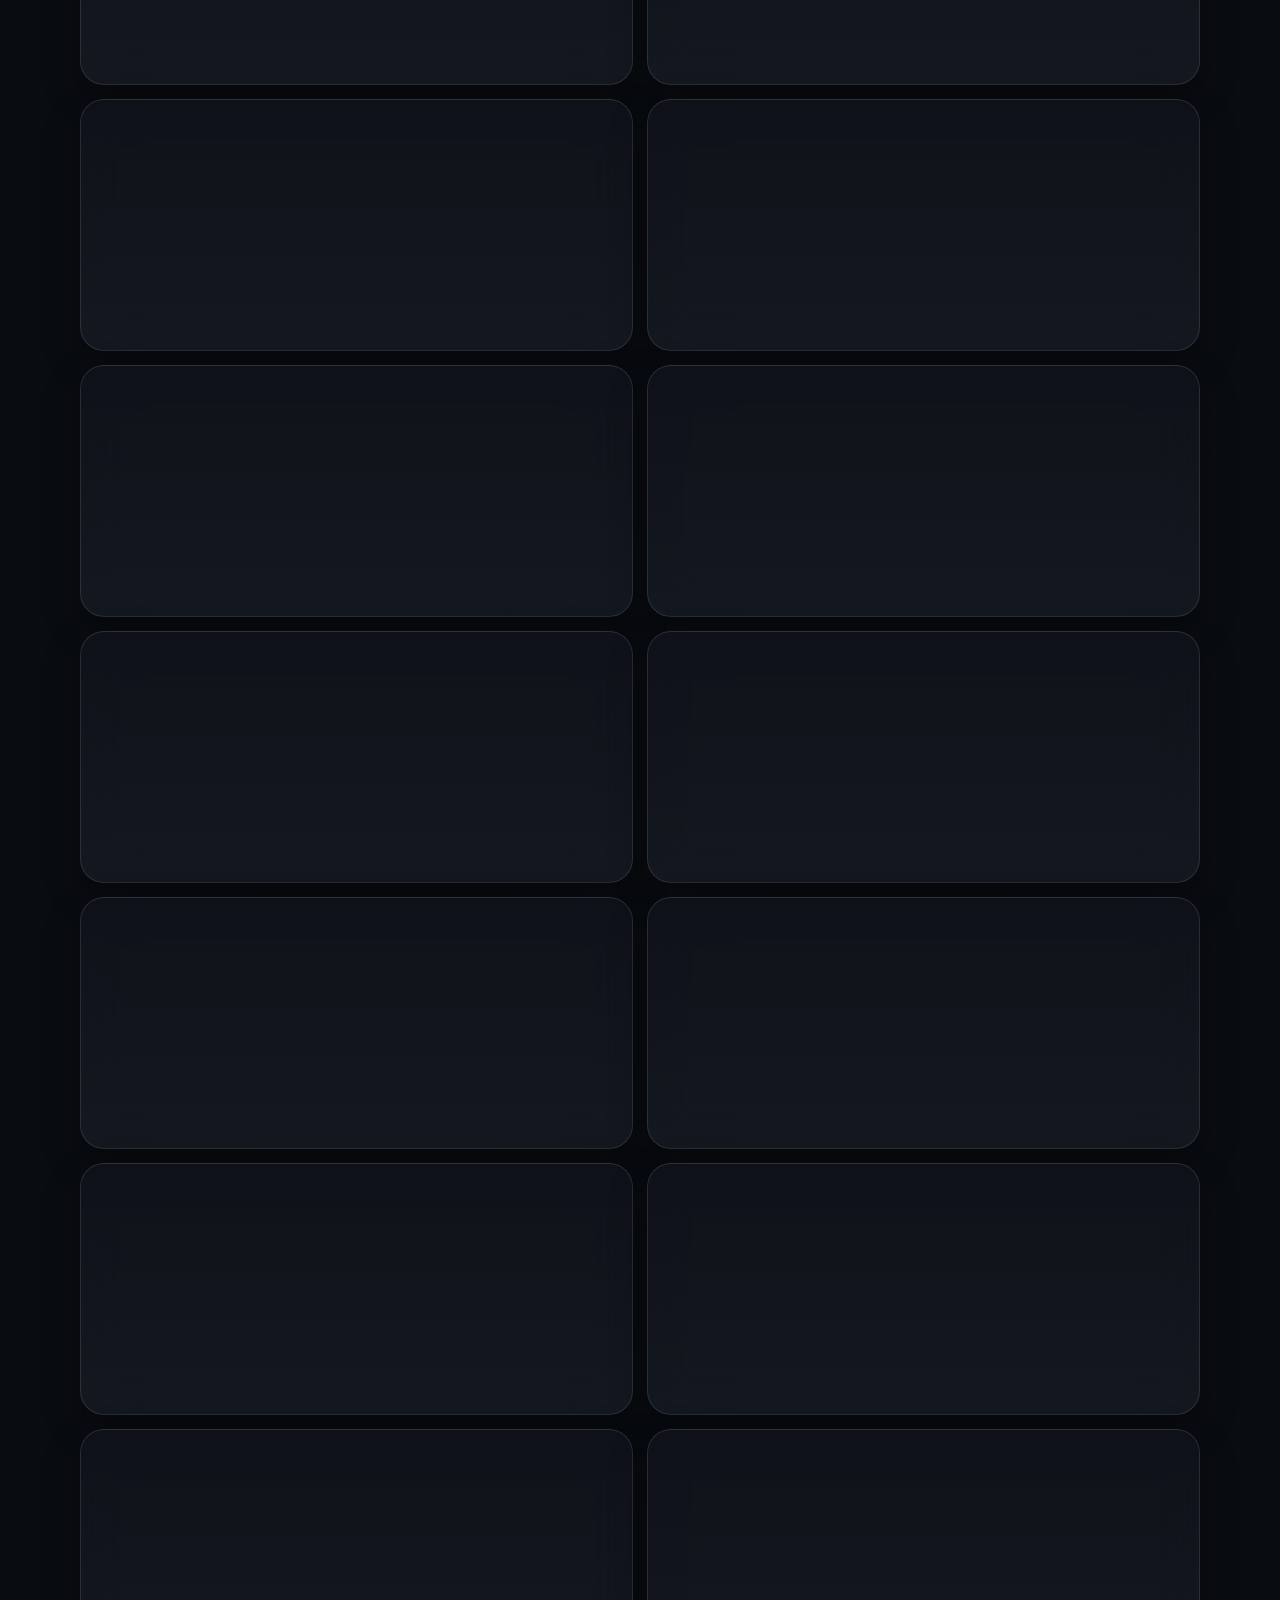
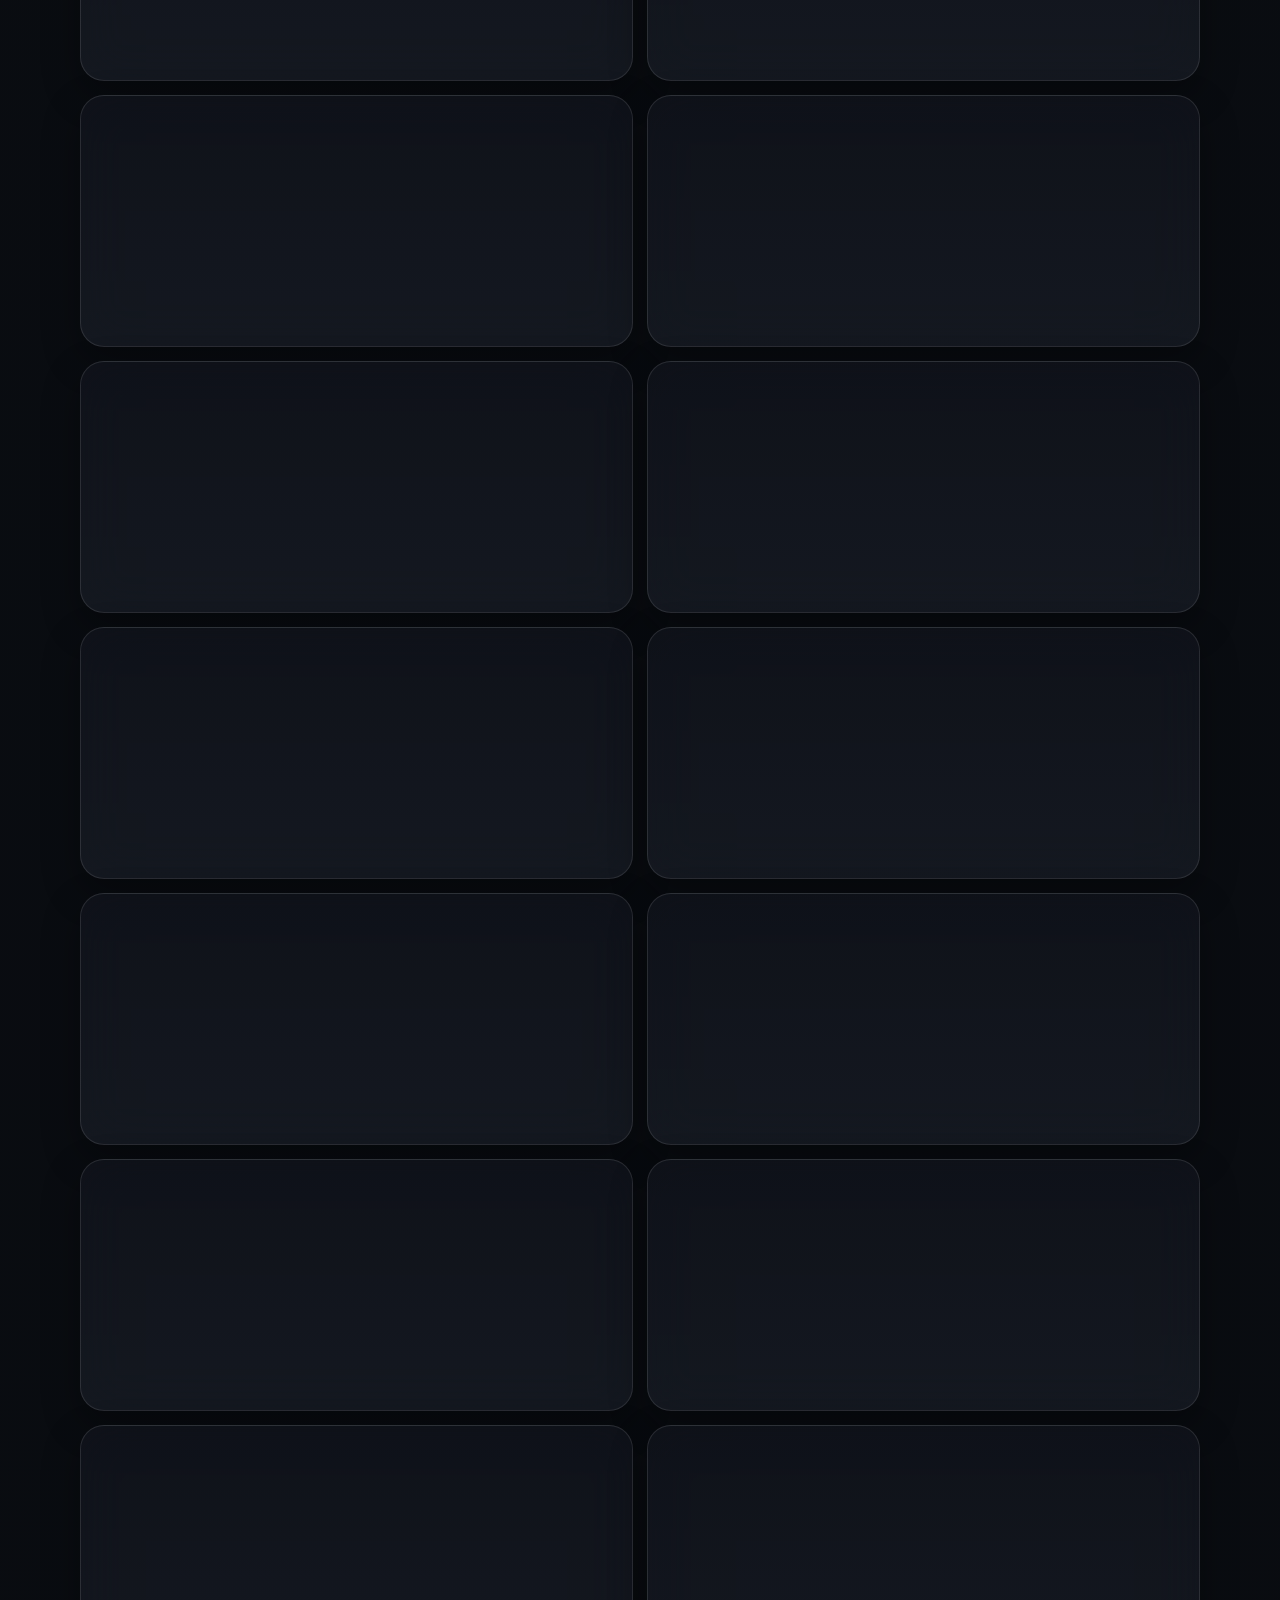
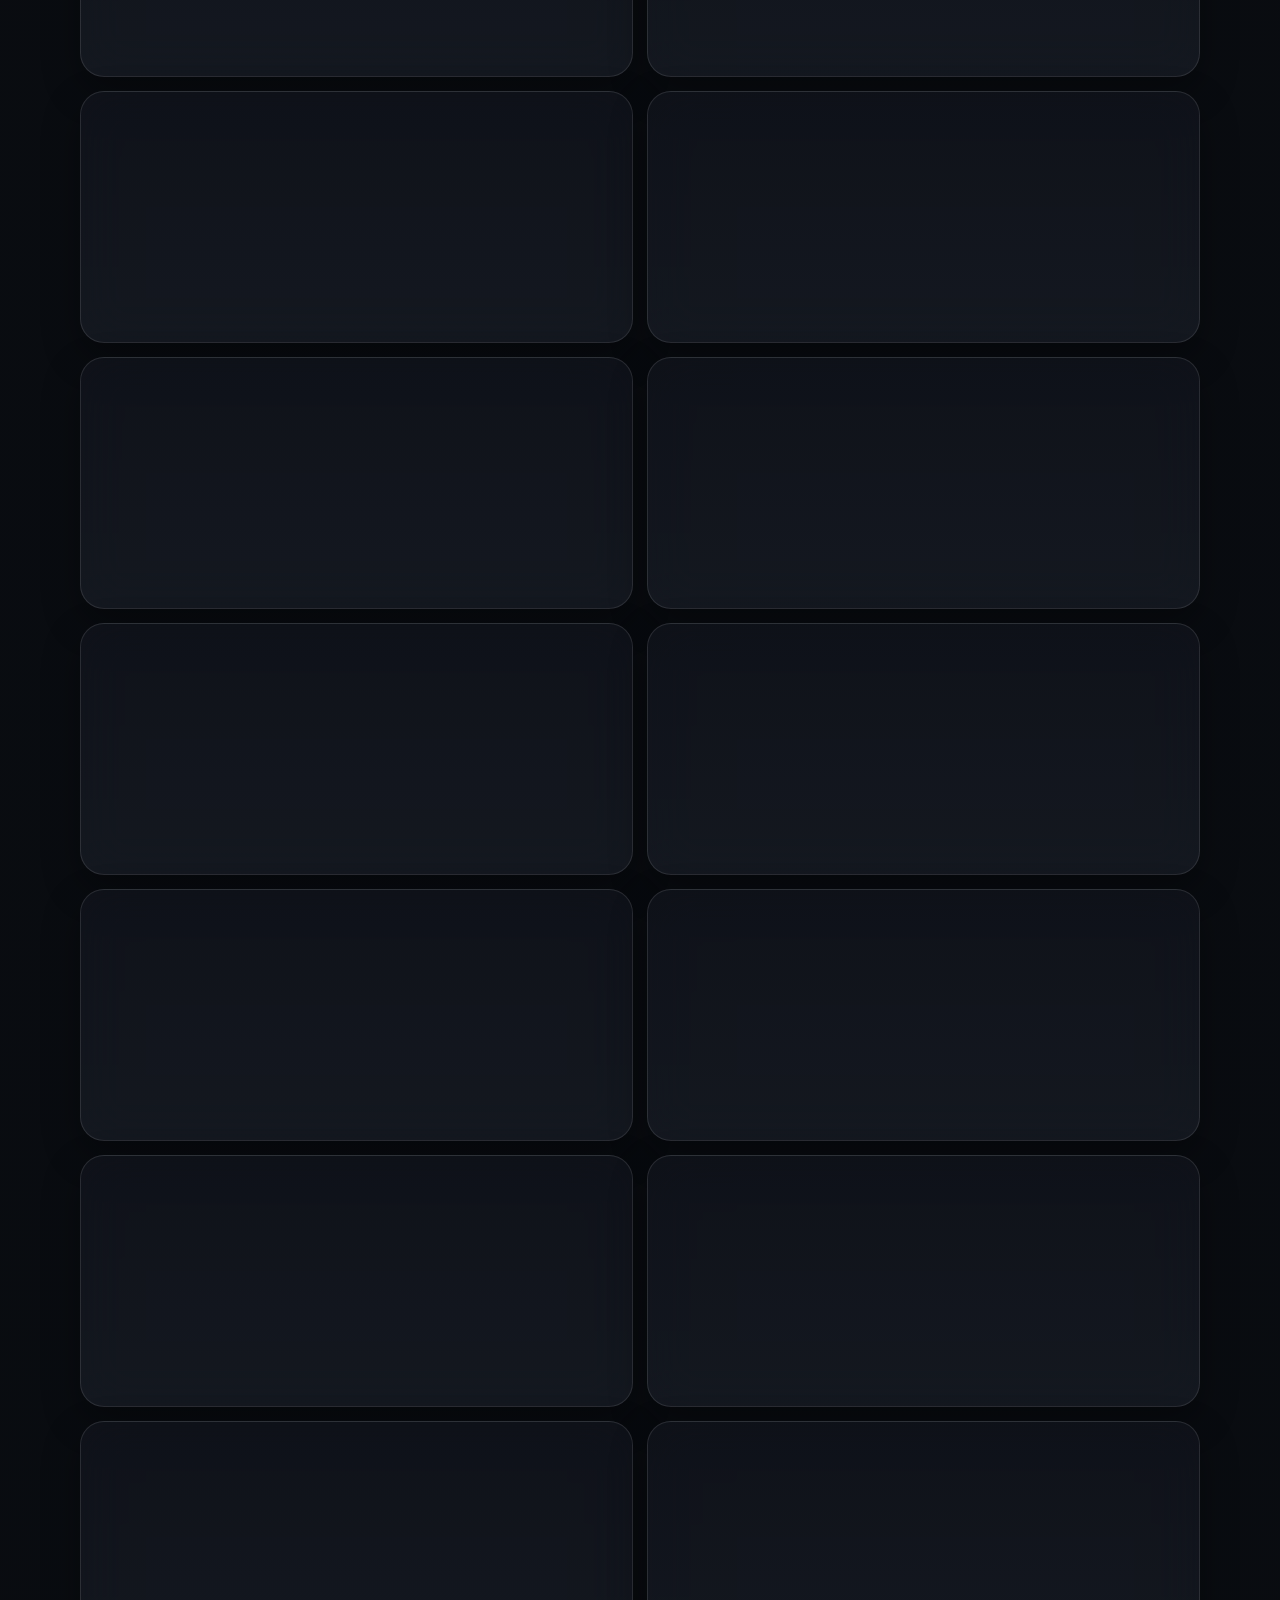
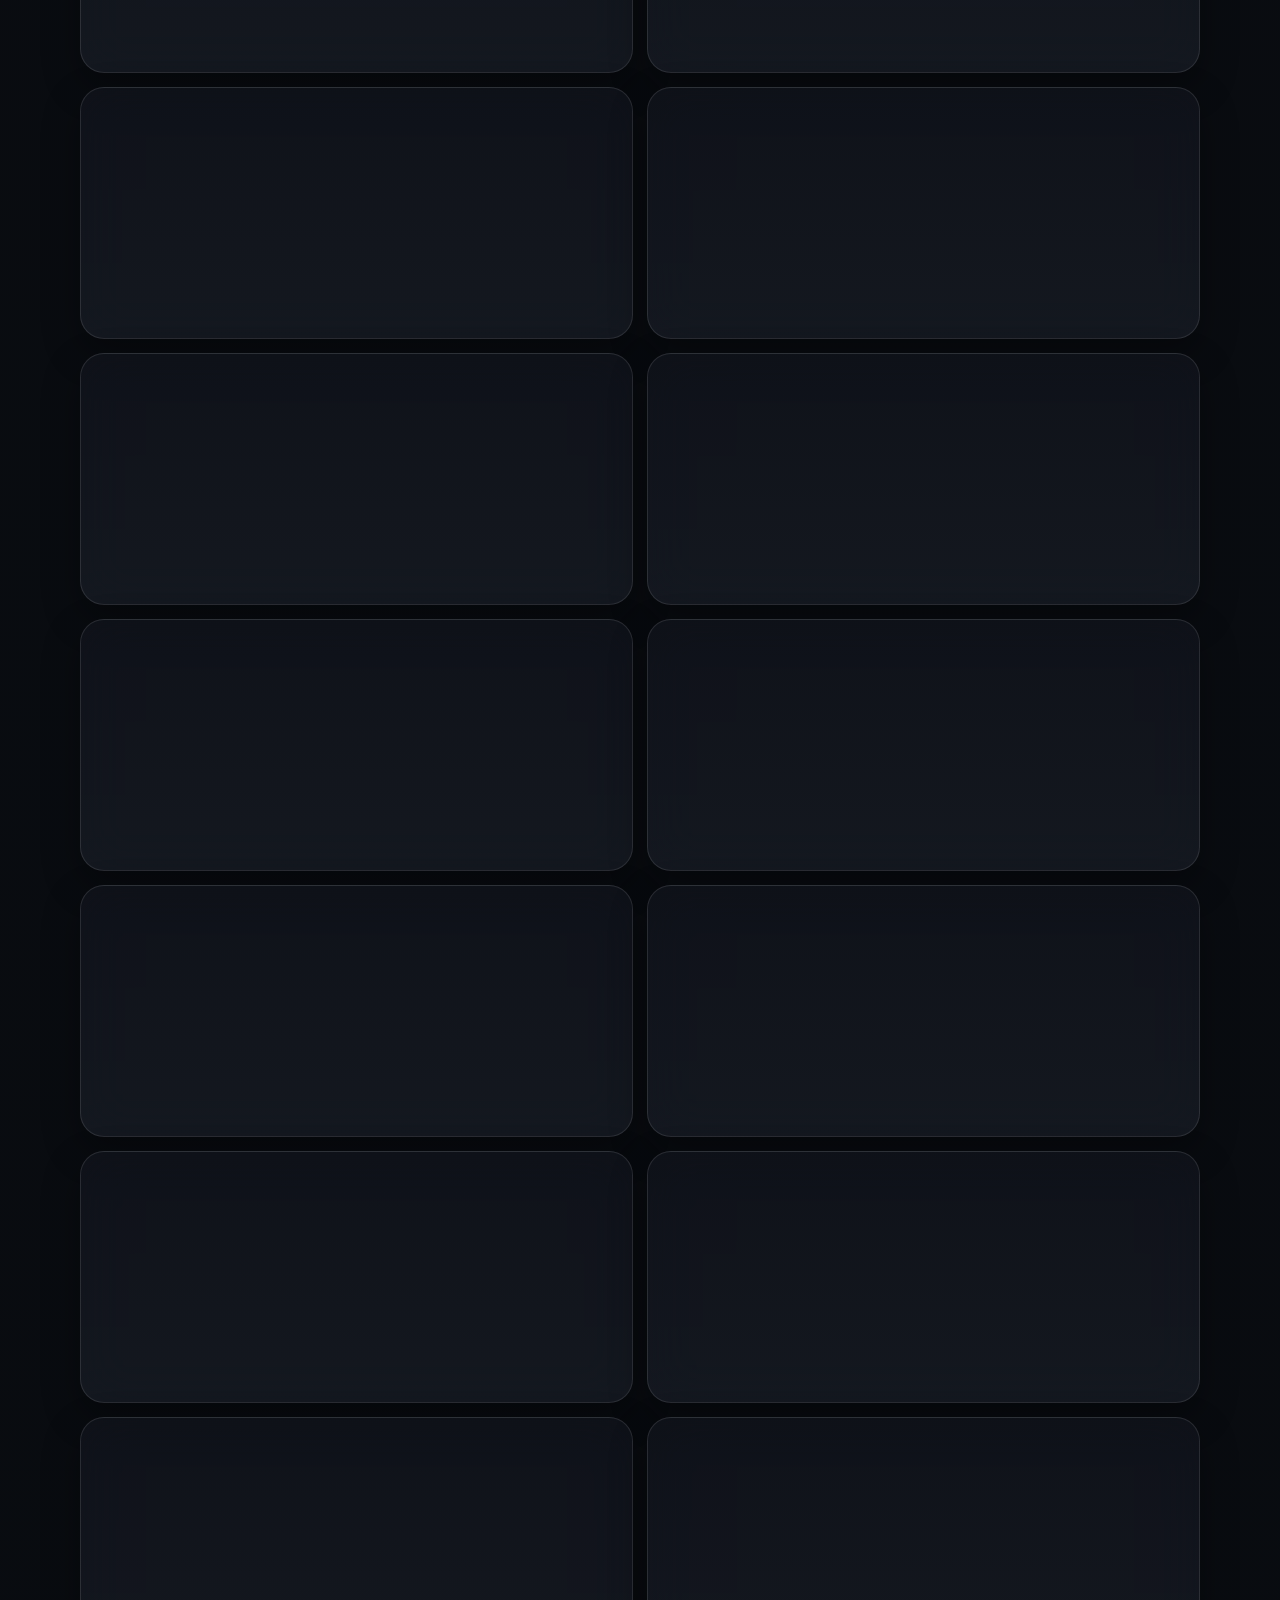
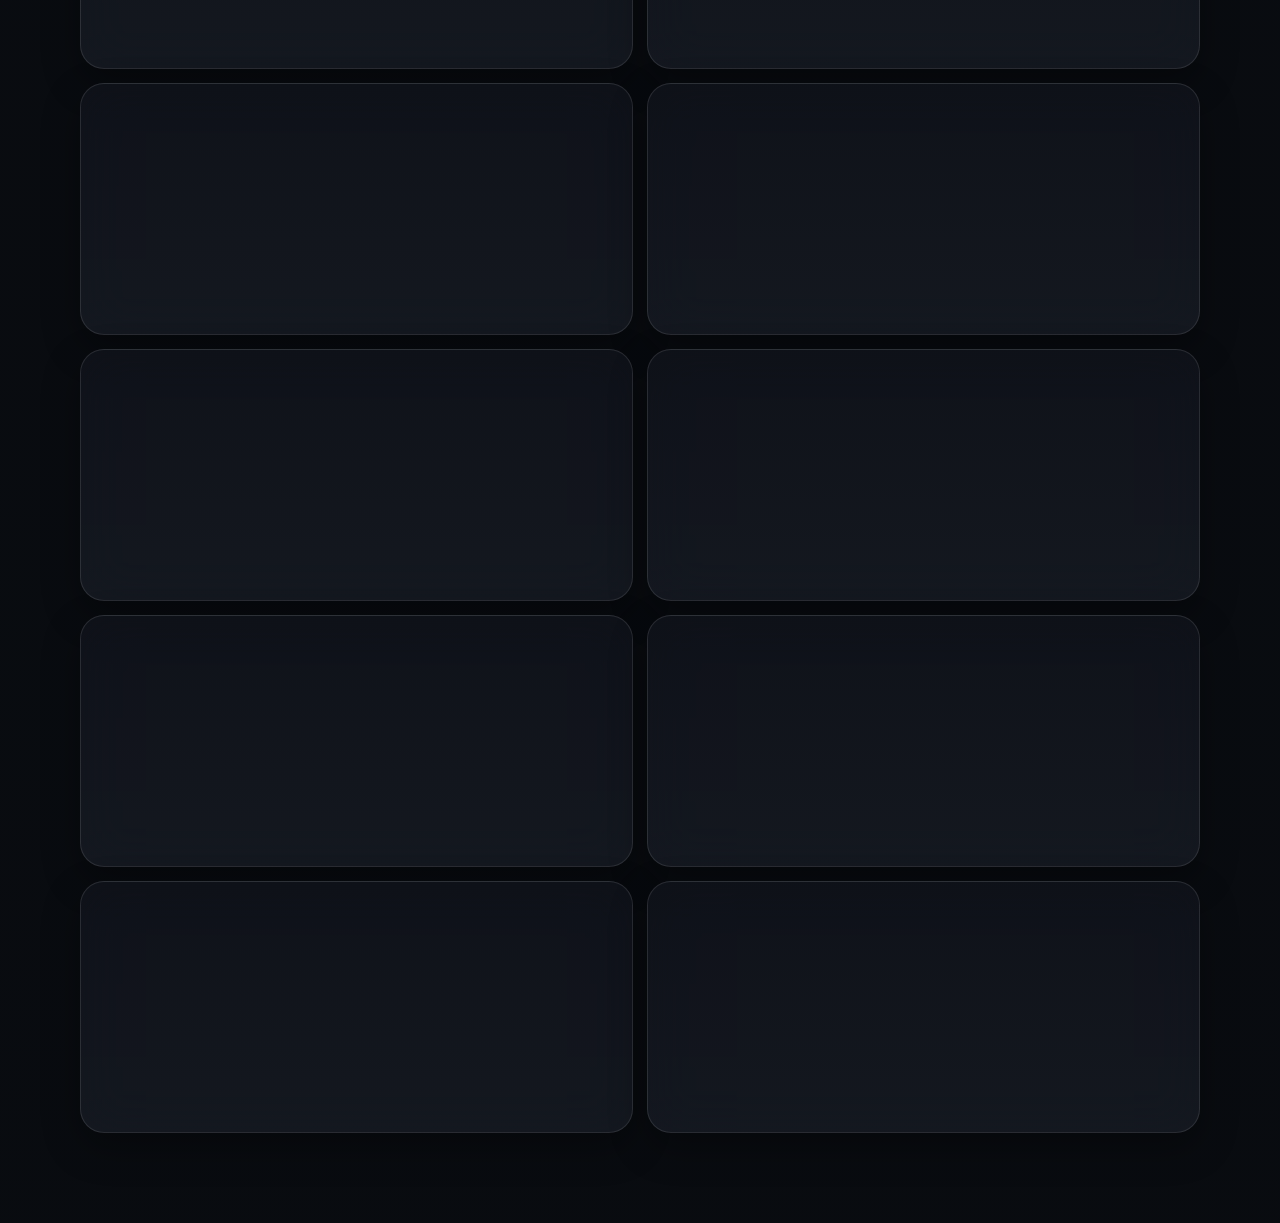
==== commit efef85e6: "final touch" ====
--- a/masterpieces/index.html
+++ b/masterpieces/index.html
@@ -3,43 +3,47 @@
 <head>
   <meta charset="utf-8">
   <meta name="viewport" content="width=device-width, initial-scale=1">
-  <title>FlowSync —Masterpiece Buttons</title>
-  <meta name="description" content="100 polished premium button designs with copyable source code.">
+  <title>FlowSync — Masterpiece Buttons</title>
+  <meta name="description" content="A clean static UI library with curated buttons, premium masterpieces, toggles and physical click-state buttons.">
   <meta name="robots" content="index, follow, max-image-preview:large">
   <meta name="author" content="Abid Hasan">
-  <meta name="theme-color" content="#0b0b12">
+  <meta name="theme-color" content="#06090f">
   <meta name="color-scheme" content="dark light">
+  <meta name="referrer" content="strict-origin-when-cross-origin">
   <link rel="canonical" href="https://abid-root.github.io/flowsync-button/masterpieces/">
-  <link id="siteIcon" rel="icon" href="../common/blackone.webp" type="image/webp" data-dark="../common/blackone.webp" data-light="../common/whiteone.webp">
+  <link rel="icon" type="image/png" href="../common/favicon-192.png">
   <link rel="apple-touch-icon" href="../common/apple-touch-icon.png">
   <link rel="manifest" href="../site.webmanifest">
   <meta property="og:type" content="website">
-  <meta property="og:title" content="FlowSync —Masterpiece Buttons">
-  <meta property="og:description" content="100 polished premium button designs with copyable source code.">
+  <meta property="og:site_name" content="FlowSync">
+  <meta property="og:title" content="FlowSync — Masterpiece Buttons">
+  <meta property="og:description" content="A clean static UI library with curated buttons, premium masterpieces, toggles and physical click-state buttons.">
   <meta property="og:url" content="https://abid-root.github.io/flowsync-button/masterpieces/">
-  <meta name="twitter:title" content="FlowSync —Masterpiece Buttons">
-  <meta name="twitter:description" content="100 polished premium button designs with copyable source code.">
-  <meta http-equiv="Content-Security-Policy" content="default-src 'self'; script-src 'self' 'unsafe-inline'; style-src 'self' 'unsafe-inline'; img-src 'self' data:; font-src 'self'; base-uri 'self'; form-action 'self'; frame-ancestors 'none'; object-src 'none'; upgrade-insecure-requests">
-  <link rel="stylesheet" href="../assets/styles.css">
+  <meta property="og:image" content="https://abid-root.github.io/flowsync-button/common/og-button.png">
+  <meta property="og:image:width" content="1200">
+  <meta property="og:image:height" content="630">
+  <meta name="twitter:card" content="summary_large_image">
+  <meta name="twitter:title" content="FlowSync — Masterpiece Buttons">
+  <meta name="twitter:description" content="A clean static UI library with curated buttons, premium masterpieces, toggles and physical click-state buttons.">
+  <meta name="twitter:image" content="https://abid-root.github.io/flowsync-button/common/og-button.png">
+  <script type="application/ld+json">{"@context": "https://schema.org", "@type": "WebSite", "name": "FlowSync Button UI Library", "url": "https://abid-root.github.io/flowsync-button/", "description": "A clean static UI library with curated buttons, premium masterpieces, toggles and physical click-state buttons.", "author": {"@type": "Person", "name": "Abid Hasan"}}</script>
+
+<link rel="stylesheet" href="../assets/styles.css">
   <link rel="stylesheet" href="../assets/masterpiece-buttons.css">
-  <script type="application/ld+json">{"@context": "https://schema.org", "@type": "WebSite", "name": "FlowSync", "url": "https://abid-root.github.io/flowsync-button/", "description": "100 polished premium button designs with copyable source code.", "author": {"@type": "Person", "name": "Abid Hasan"}}</script>
-<meta property="og:image" content="../common/og-button.png">
-<meta property="og:image:width" content="1200">
-<meta property="og:image:height" content="630">
-<meta name="twitter:card" content="summary_large_image">
-<meta name="twitter:image" content="../common/og-button.png">
 </head>
 <body class="masterpiece-body" data-page="masterpieces">
   <div class="ambient" aria-hidden="true"></div>
 
   <header class="topbar">
     <a class="brand" href="../index.html" aria-label="FlowSync home">
-      <img id="brandLogo" class="brand-logo" src="../common/blackone.webp" alt="FlowSync logo" width="44" height="44" data-dark="../common/blackone.webp" data-light="../common/whiteone.webp">
+      <img id="brandLogo" class="brand-logo" src="../common/blackone.webp" alt="FlowSync logo" width="44" height="44" data-dark="../common/blackone.webp" data-light="../common/whiteone.webp" decoding="async">
       <span><strong>FlowSync</strong><small>Masterpieces</small></span>
     </a>
     <nav class="toplinks" aria-label="Primary navigation">
       <a href="../index.html">Lobby</a><a href="../library.html">Library</a><a href="../masterpieces/index.html" aria-current="page">Masterpieces</a><a href="../toggles/index.html">Toggles</a><a href="../physical-buttons/index.html">Physical</a><a href="../source-guide.html">Guide</a>
-      <button class="theme-btn" id="themeToggle" type="button" aria-label="Toggle theme"><span class="theme-icon sun" aria-hidden="true">€</span><span class="theme-icon moon" aria-hidden="true">?/span></button>
+      <a href="https://abid-root.github.io/contact/">Contact</a>
+      
+      <button class="theme-btn" id="themeToggle" type="button" aria-label="Toggle theme"><span class="theme-icon sun" aria-hidden="true">☀</span><span class="theme-icon moon" aria-hidden="true">☾</span></button>
     </nav>
   </header>
 
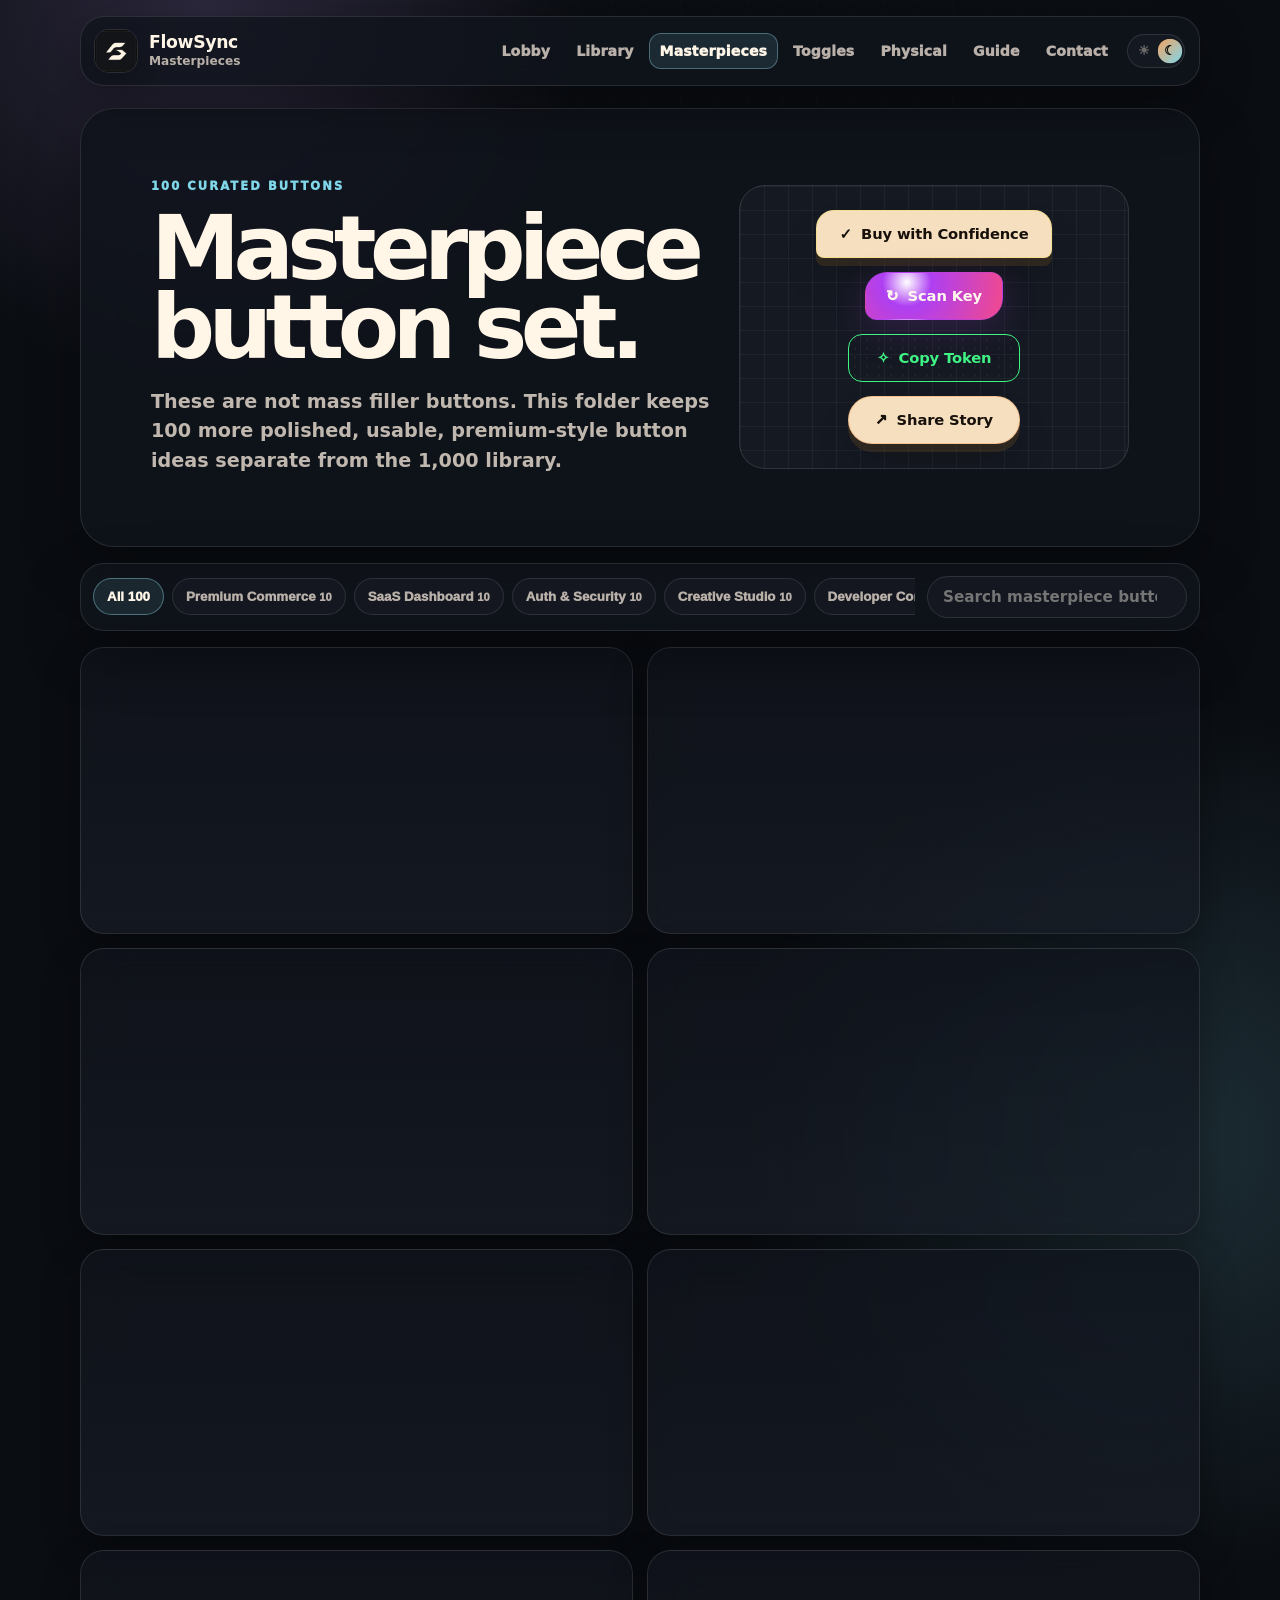
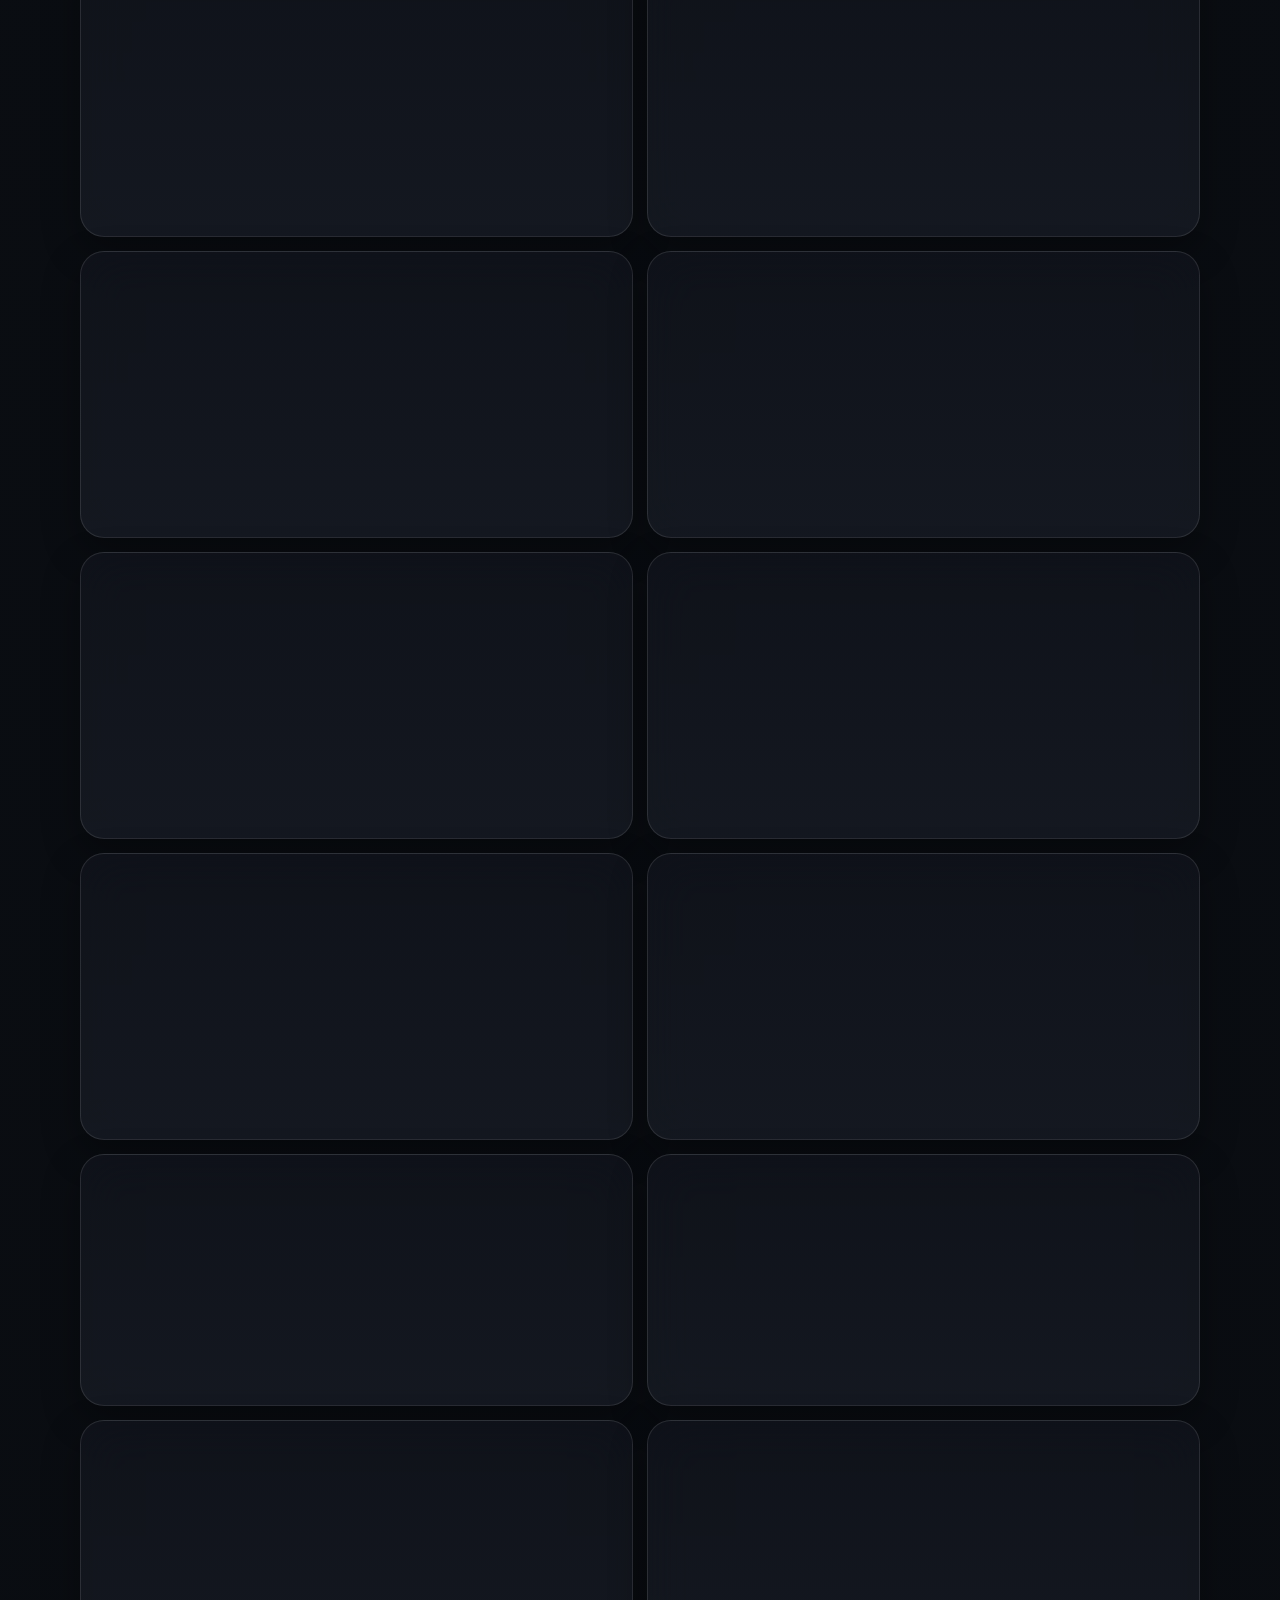
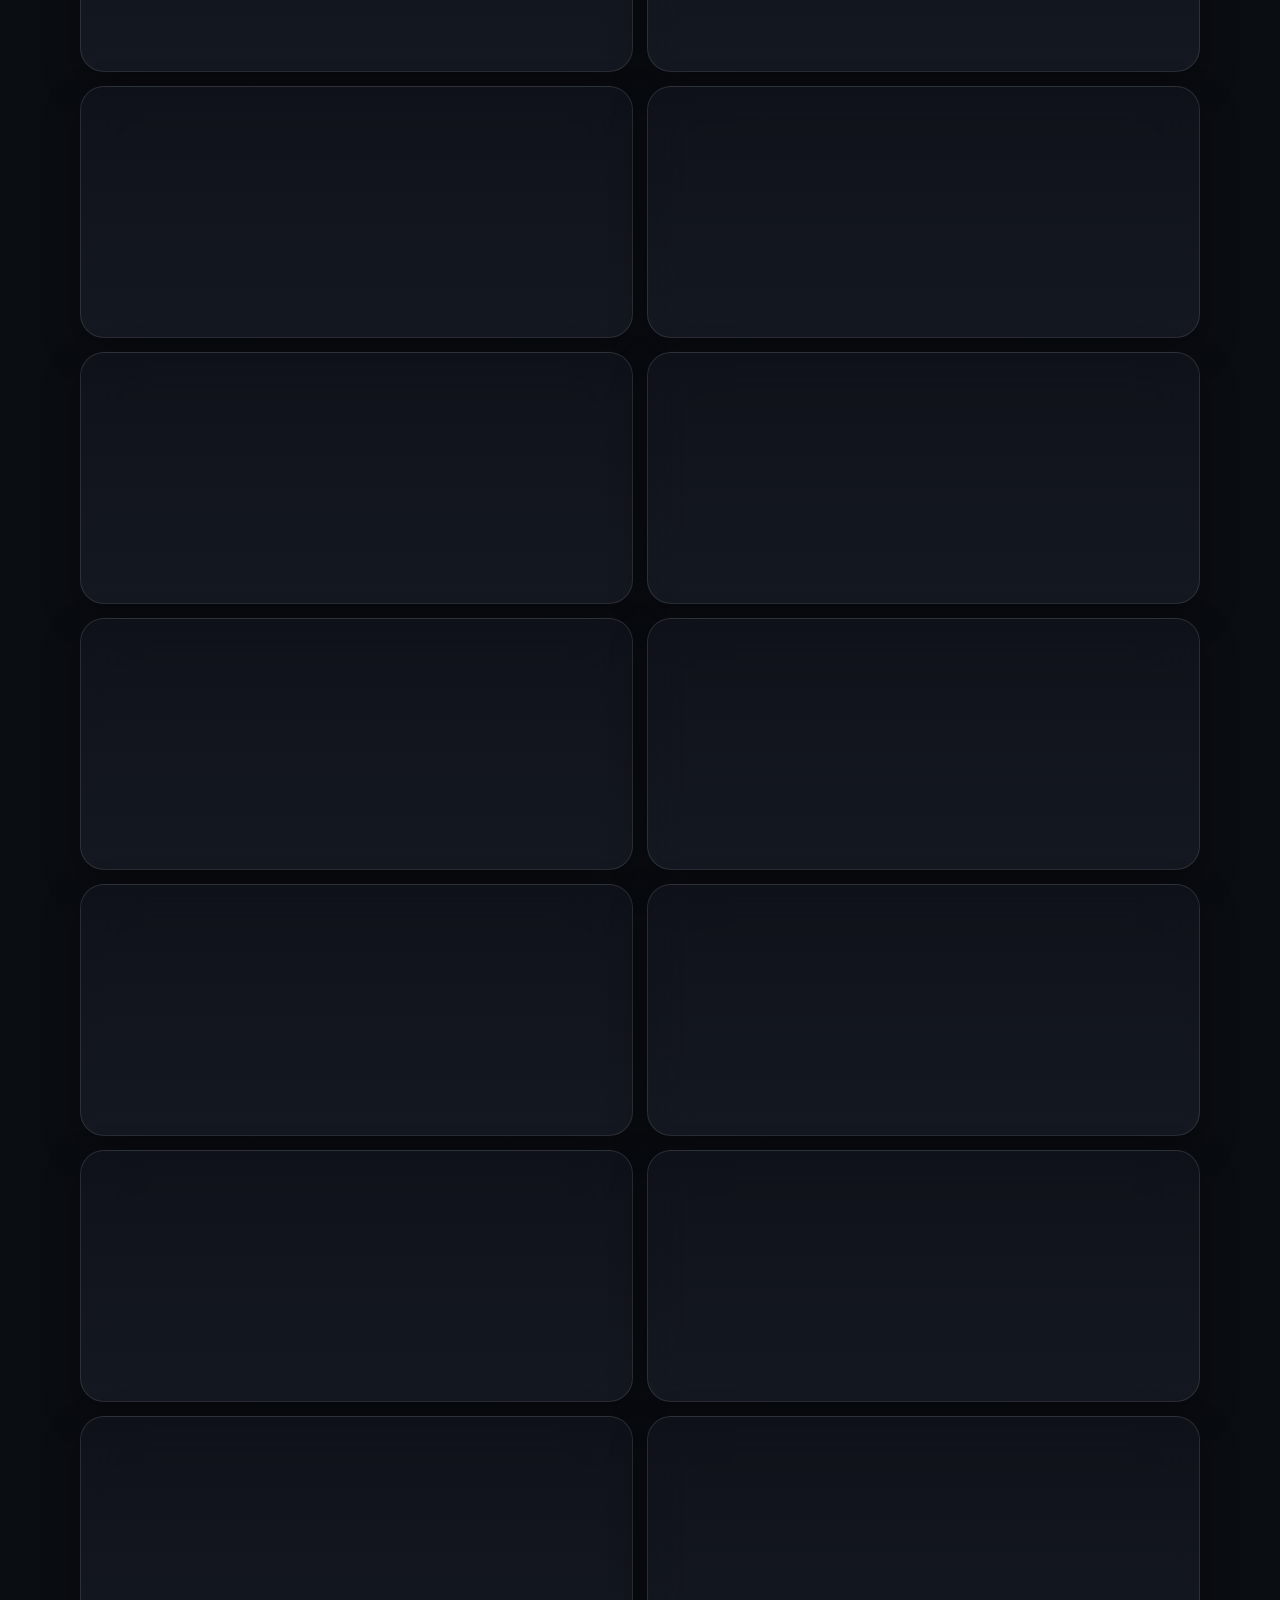
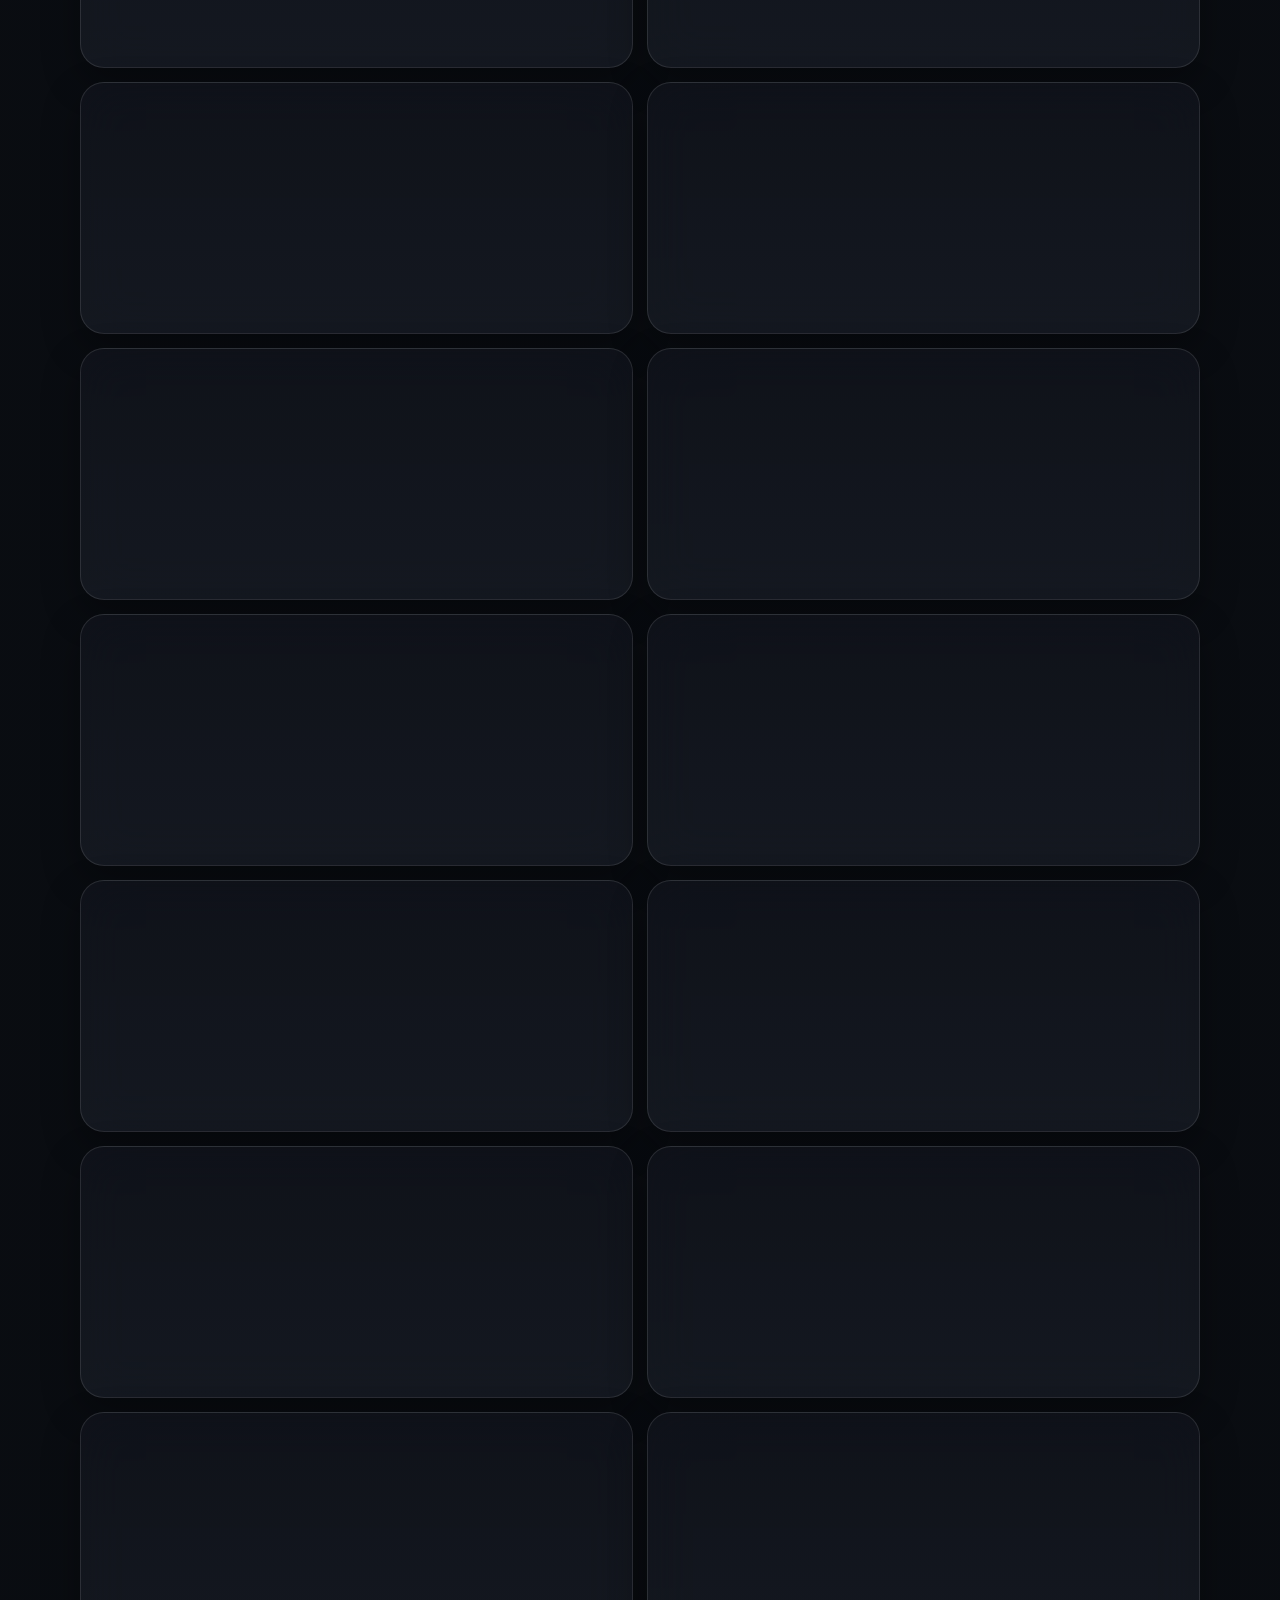
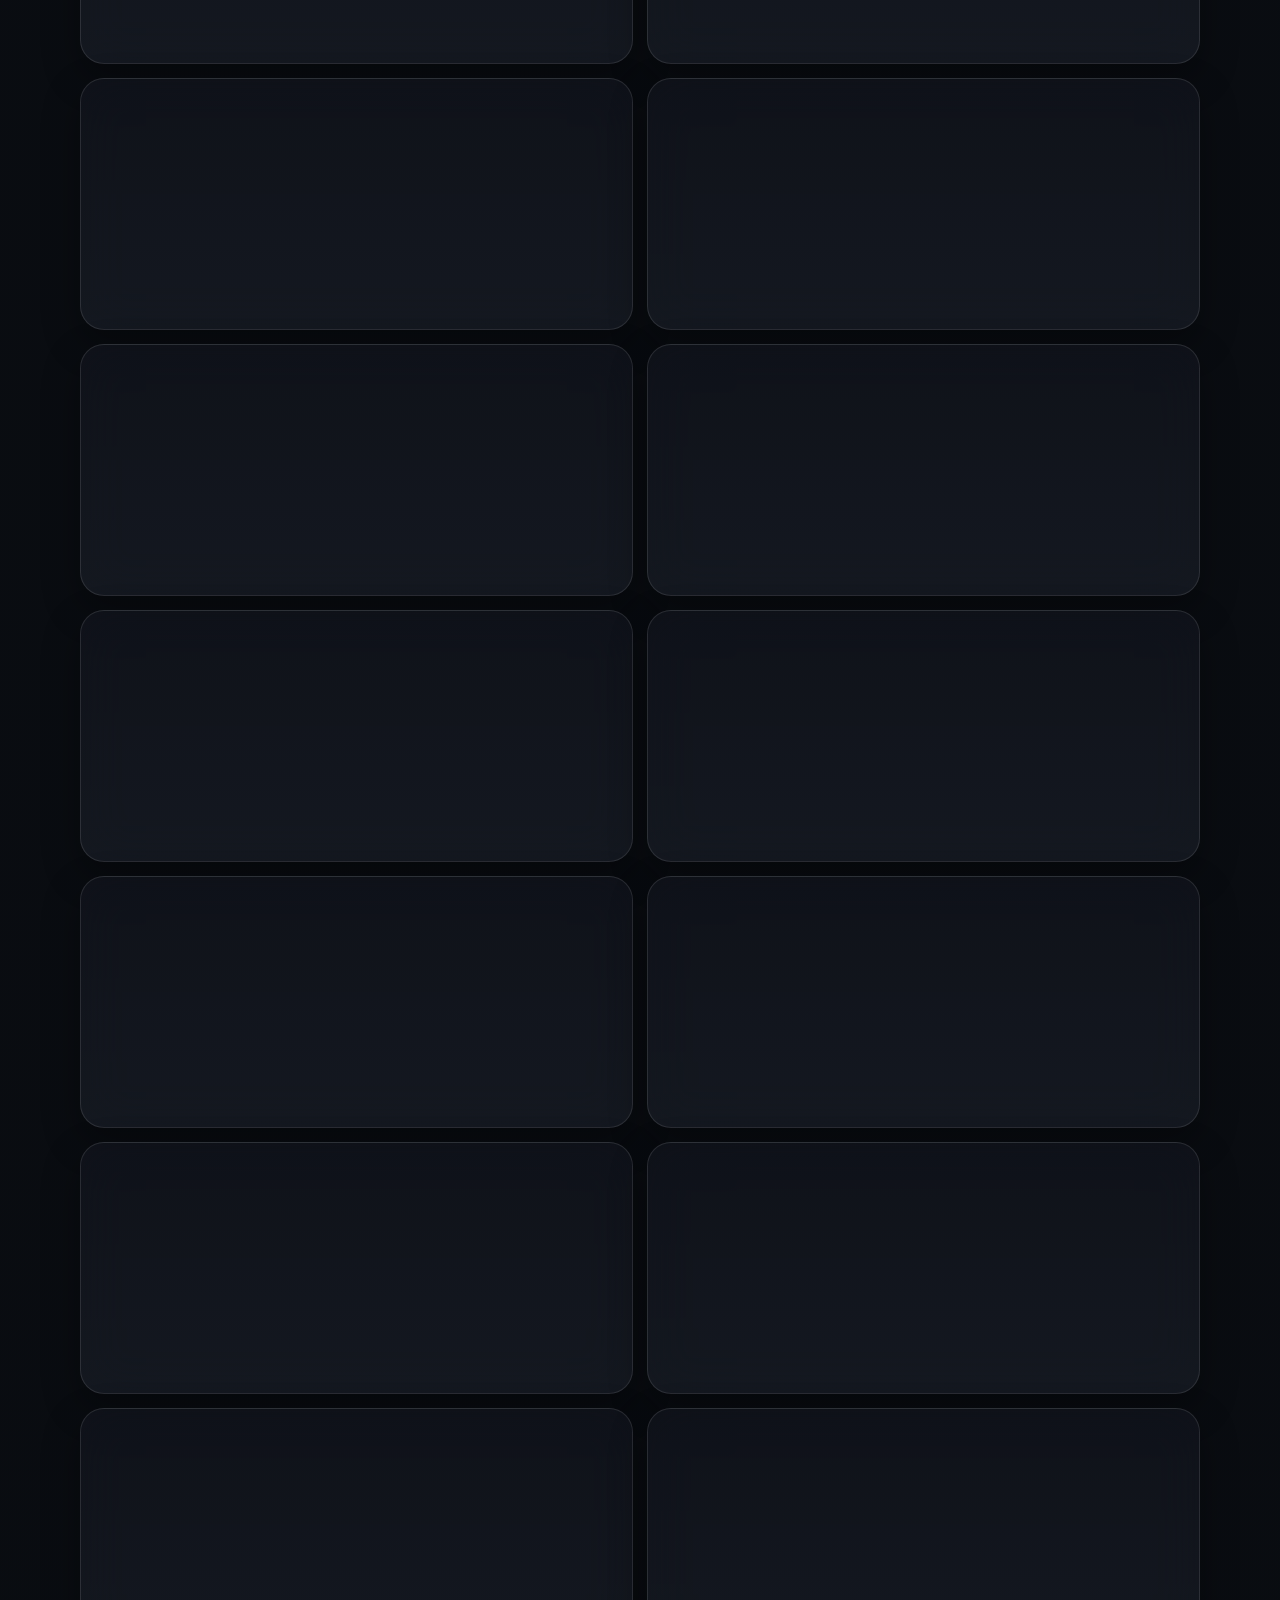
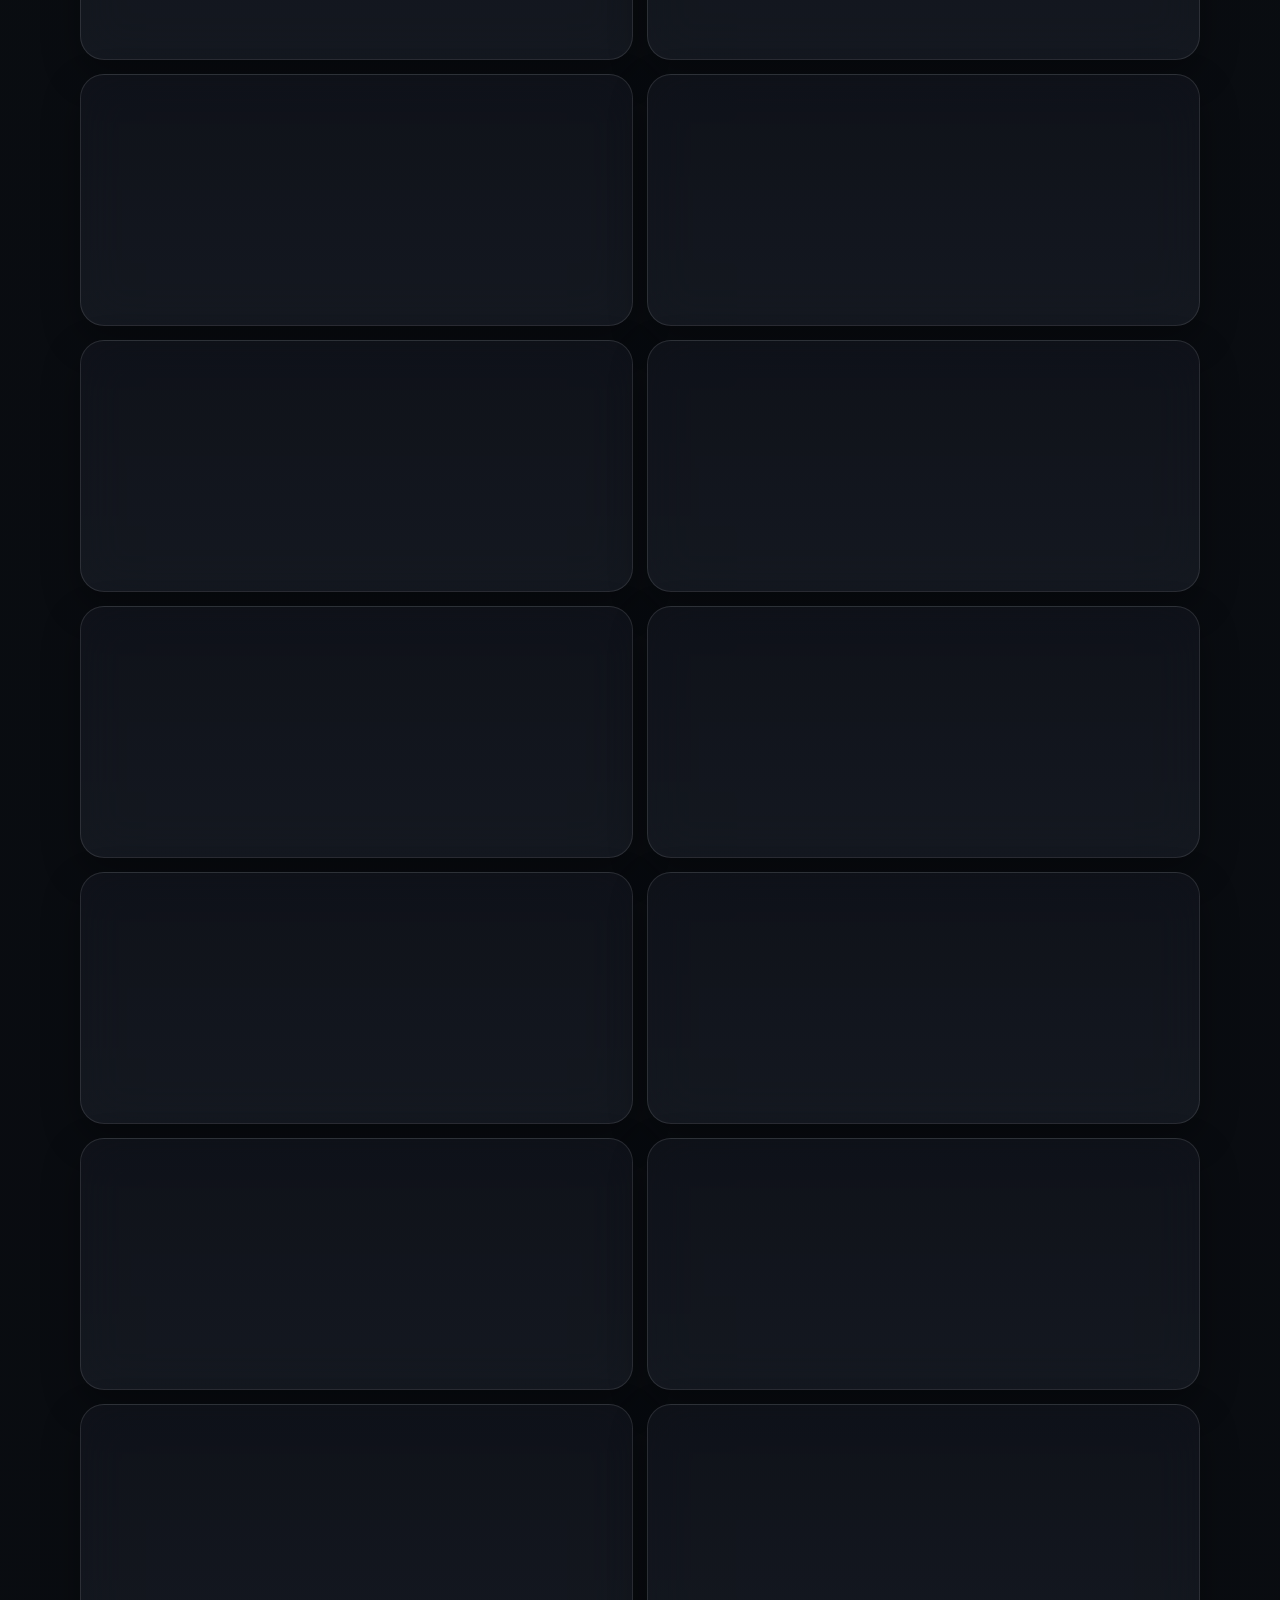
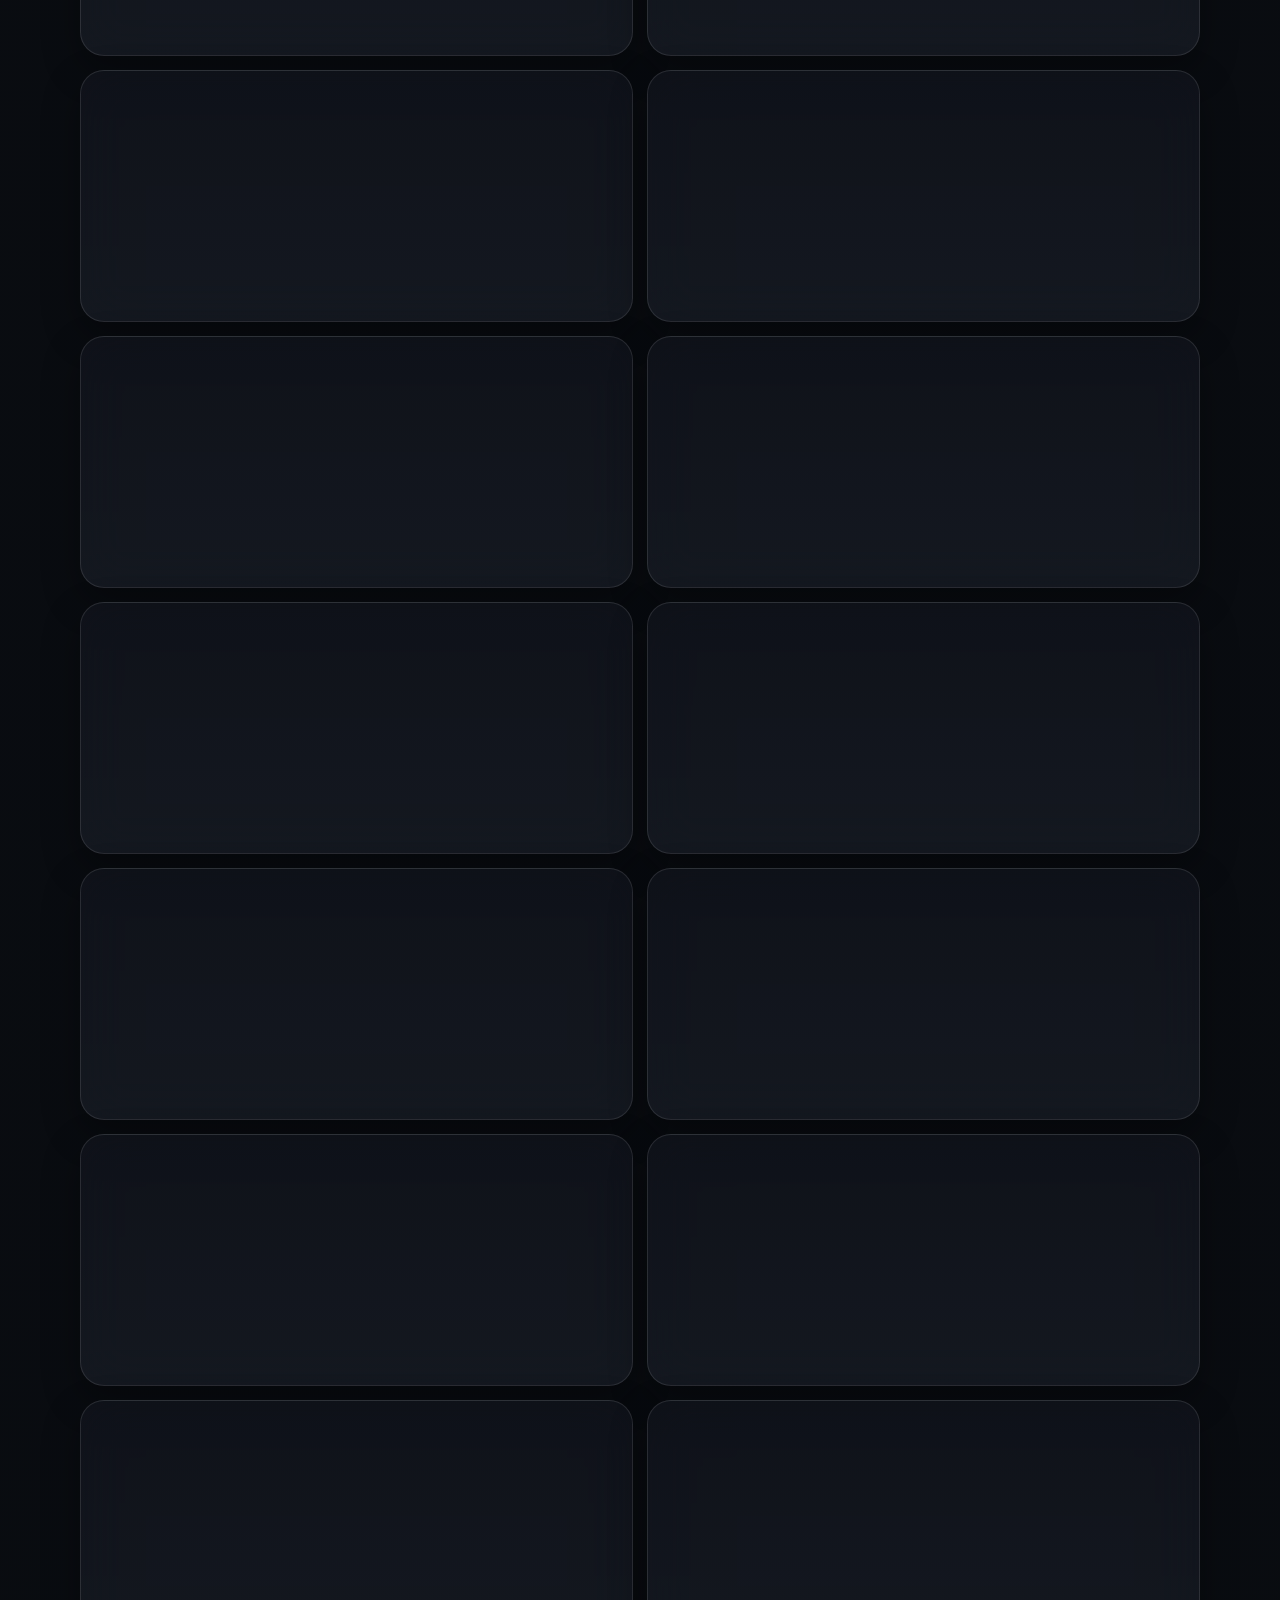
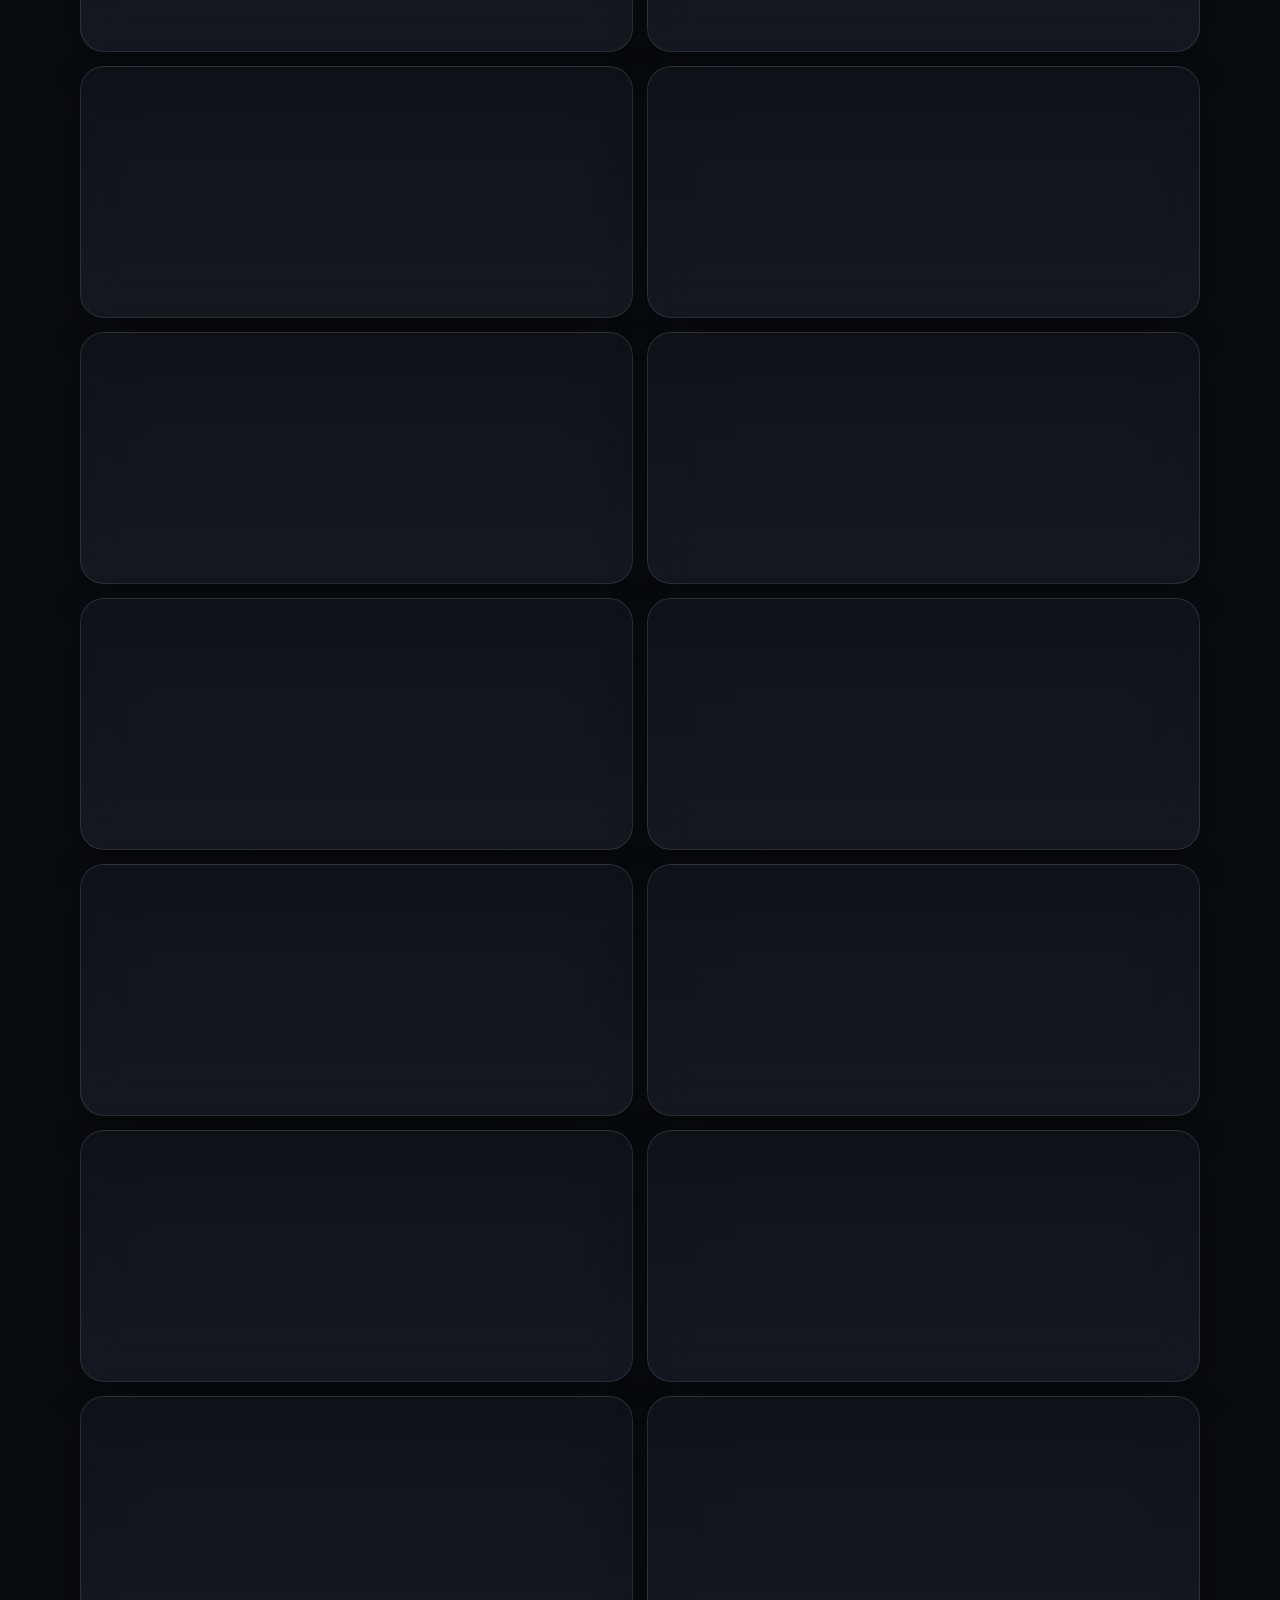
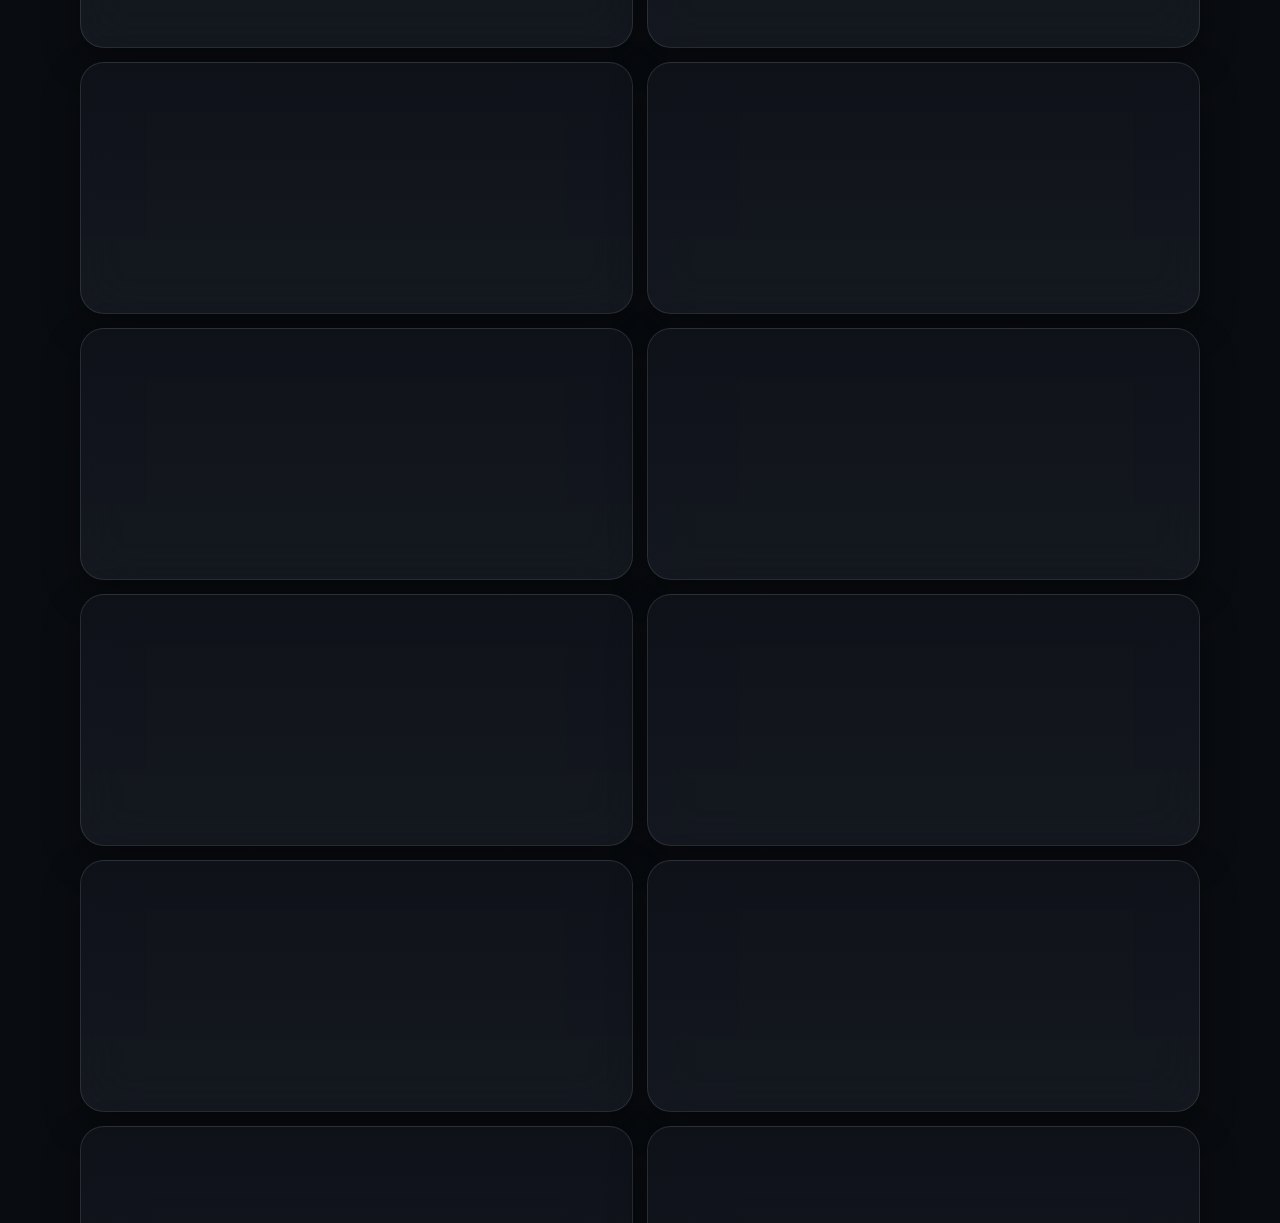
==== commit 06514073: "Fix and cleanup FlowSync site" ====
--- a/masterpieces/index.html
+++ b/masterpieces/index.html
@@ -1,99 +1,88 @@
-<!doctype html>
-<html lang="en" data-theme="dark">
+<!DOCTYPE html>
+
+<html data-theme="dark" lang="en">
 <head>
-  <meta charset="utf-8">
-  <meta name="viewport" content="width=device-width, initial-scale=1">
-  <title>FlowSync — Masterpiece Buttons</title>
-  <meta name="description" content="A clean static UI library with curated buttons, premium masterpieces, toggles and physical click-state buttons.">
-  <meta name="robots" content="index, follow, max-image-preview:large">
-  <meta name="author" content="Abid Hasan">
-  <meta name="theme-color" content="#06090f">
-  <meta name="color-scheme" content="dark light">
-  <meta name="referrer" content="strict-origin-when-cross-origin">
-  <link rel="canonical" href="https://abid-root.github.io/flowsync-button/masterpieces/">
-  <link rel="icon" type="image/png" href="../common/favicon-192.png">
-  <link rel="apple-touch-icon" href="../common/apple-touch-icon.png">
-  <link rel="manifest" href="../site.webmanifest">
-  <meta property="og:type" content="website">
-  <meta property="og:site_name" content="FlowSync">
-  <meta property="og:title" content="FlowSync — Masterpiece Buttons">
-  <meta property="og:description" content="A clean static UI library with curated buttons, premium masterpieces, toggles and physical click-state buttons.">
-  <meta property="og:url" content="https://abid-root.github.io/flowsync-button/masterpieces/">
-  <meta property="og:image" content="https://abid-root.github.io/flowsync-button/common/og-button.png">
-  <meta property="og:image:width" content="1200">
-  <meta property="og:image:height" content="630">
-  <meta name="twitter:card" content="summary_large_image">
-  <meta name="twitter:title" content="FlowSync — Masterpiece Buttons">
-  <meta name="twitter:description" content="A clean static UI library with curated buttons, premium masterpieces, toggles and physical click-state buttons.">
-  <meta name="twitter:image" content="https://abid-root.github.io/flowsync-button/common/og-button.png">
-  <script type="application/ld+json">{"@context": "https://schema.org", "@type": "WebSite", "name": "FlowSync Button UI Library", "url": "https://abid-root.github.io/flowsync-button/", "description": "A clean static UI library with curated buttons, premium masterpieces, toggles and physical click-state buttons.", "author": {"@type": "Person", "name": "Abid Hasan"}}</script>
-
-<link rel="stylesheet" href="../assets/styles.css">
-  <link rel="stylesheet" href="../assets/masterpiece-buttons.css">
+<meta charset="utf-8"/>
+<meta name="viewport" content="width=device-width, initial-scale=1, viewport-fit=cover"/>
+<title>FlowSync — Masterpiece Buttons</title>
+<meta name="description" content="Browse stylish button designs, button libraries, toggles, and interactive UI states."/>
+<meta name="robots" content="index, follow, max-image-preview:large"/>
+<meta name="author" content="Abid Hasan"/>
+<meta name="theme-color" content="#06090f"/>
+<meta name="color-scheme" content="dark light"/>
+<meta name="referrer" content="strict-origin-when-cross-origin"/>
+<link rel="canonical" href="https://abid-root.github.io/flowsync-button/masterpieces/"/>
+<link rel="manifest" href="../site.webmanifest"/>
+<link rel="icon" href="../common/favicon.ico" sizes="any"/>
+<link rel="icon" href="../common/favicon-192.png" type="image/png" sizes="192x192"/>
+<link rel="apple-touch-icon" href="../common/apple-touch-icon.png"/>
+<meta property="og:type" content="website"/>
+<meta property="og:site_name" content="FlowSync"/>
+<meta property="og:title" content="FlowSync — Masterpiece Buttons"/>
+<meta property="og:description" content="Browse stylish button designs, button libraries, toggles, and interactive UI states."/>
+<meta property="og:url" content="https://abid-root.github.io/flowsync-button/masterpieces/"/>
+<meta property="og:image" content="https://abid-root.github.io/flowsync-button/common/button-og.png"/>
+<meta property="og:image:secure_url" content="https://abid-root.github.io/flowsync-button/common/button-og.png"/>
+<meta property="og:image:width" content="1200"/>
+<meta property="og:image:height" content="630"/>
+<meta property="og:image:alt" content="FlowSync — Masterpiece Buttons preview image"/>
+<meta name="twitter:card" content="summary_large_image"/>
+<meta name="twitter:title" content="FlowSync — Masterpiece Buttons"/>
+<meta name="twitter:description" content="Browse stylish button designs, button libraries, toggles, and interactive UI states."/>
+<meta name="twitter:image" content="https://abid-root.github.io/flowsync-button/common/button-og.png"/>
+<script type="application/ld+json">{"@context":"https://schema.org","@type":"WebPage","name":"FlowSync \u2014 Masterpiece Buttons","url":"https://abid-root.github.io/flowsync-button/masterpieces/","description":"Browse stylish button designs, button libraries, toggles, and interactive UI states.","publisher":{"@type":"Organization","name":"FlowSync"},"author":{"@type":"Person","name":"Abid Hasan"}}</script>
+<style id="flowsync-final-device-guard">html{scroll-behavior:smooth;-webkit-text-size-adjust:100%;}body{overflow-x:hidden;}img,svg,video,canvas{max-width:100%;height:auto;}button,a,input,select,textarea{touch-action:manipulation;}:where(a,button,input,select,textarea):focus-visible{outline:2px solid currentColor;outline-offset:3px;}@media(max-width:760px){:where(.nav,.topbar,.header,.site-header,.navbar){max-width:100%;}:where(h1,.hero-title){overflow-wrap:break-word;}}</style>
+<link href="../assets/styles.css" rel="stylesheet"/>
+<link href="../assets/masterpiece-buttons.css" rel="stylesheet"/>
 </head>
 <body class="masterpiece-body" data-page="masterpieces">
-  <div class="ambient" aria-hidden="true"></div>
-
-  <header class="topbar">
-    <a class="brand" href="../index.html" aria-label="FlowSync home">
-      <img id="brandLogo" class="brand-logo" src="../common/blackone.webp" alt="FlowSync logo" width="44" height="44" data-dark="../common/blackone.webp" data-light="../common/whiteone.webp" decoding="async">
-      <span><strong>FlowSync</strong><small>Masterpieces</small></span>
-    </a>
-    <nav class="toplinks" aria-label="Primary navigation">
-      <a href="../index.html">Lobby</a><a href="../library.html">Library</a><a href="../masterpieces/index.html" aria-current="page">Masterpieces</a><a href="../toggles/index.html">Toggles</a><a href="../physical-buttons/index.html">Physical</a><a href="../source-guide.html">Guide</a>
-      <a href="https://abid-root.github.io/contact/">Contact</a>
-      
-      <button class="theme-btn" id="themeToggle" type="button" aria-label="Toggle theme"><span class="theme-icon sun" aria-hidden="true">☀</span><span class="theme-icon moon" aria-hidden="true">☾</span></button>
-    </nav>
-  </header>
-
+<div aria-hidden="true" class="ambient"></div>
+<header class="topbar">
+<a aria-label="FlowSync home" class="brand" href="../index.html">
+<img alt="FlowSync logo" class="brand-logo" data-dark="../common/blackone.webp" data-light="../common/whiteone.webp" decoding="async" height="44" id="brandLogo" loading="lazy" src="../common/blackone.webp" width="44"/>
+<span><strong>FlowSync</strong><small>Masterpieces</small></span>
+</a>
+<nav aria-label="Primary navigation" class="toplinks">
+<a href="../index.html">Lobby</a><a href="../library.html">Library</a><a aria-current="page" href="../masterpieces/index.html">Masterpieces</a><a href="../toggles/index.html">Toggles</a><a href="../physical-buttons/index.html">Physical</a><a href="../source-guide.html">Guide</a>
+<a href="https://abid-root.github.io/contact/">Contact</a>
+<button aria-label="Toggle theme" class="theme-btn" id="themeToggle" type="button"><span aria-hidden="true" class="theme-icon sun">☀</span><span aria-hidden="true" class="theme-icon moon">☾</span></button>
+</nav>
+</header>
 <main class="master-shell">
-    <section class="master-hero">
-      <div>
-        <p class="label">100 curated buttons</p>
-        <h1>Masterpiece button set.</h1>
-        <p class="lead">These are not mass filler buttons. This folder keeps 100 more polished, usable, premium-style button ideas separate from the 1,000 library.</p>
-      </div>
-
-      <div class="master-preview-wall" id="masterHeroPreview"></div>
-    </section>
-
-    <section class="master-tools">
-      <div class="master-tabs" id="masterTabs"></div>
-      <input class="master-search" id="masterSearch" type="search" placeholder="Search masterpiece buttons..." autocomplete="off">
-    </section>
-
-    <section class="master-grid" id="masterGrid"></section>
-  </main>
-
-  <dialog class="mp-source-dialog" id="mpSourceDialog">
-    <form method="dialog" class="mp-dialog-head">
-      <div>
-        <p class="label">copy source</p>
-        <h2 id="mpDialogTitle">Button source</h2>
-      </div>
-      <button class="mp-dialog-close" type="submit"></button>
-    </form>
-
-    <div class="mp-dialog-preview" id="mpDialogPreview"></div>
-
-    <div class="mp-code-tabs">
-      <button class="mp-code-tab active" type="button" data-tab="html">HTML</button>
-      <button class="mp-code-tab" type="button" data-tab="css">CSS</button>
-      <button class="mp-code-tab" type="button" data-tab="js">JS</button>
-      <button class="mp-copy-code" id="mpCopyCode" type="button">Copy</button>
-    </div>
-
-    <pre class="mp-code-box"><code id="mpCodeBlock"></code></pre>
-  </dialog>
-
-
-
-
-  <script src="../assets/data.js"></script>
-  <script src="../assets/app.js"></script>
-  <script src="../assets/masterpiece-data.js"></script>
-  <script src="../assets/masterpiece-app.js"></script>
+<section class="master-hero">
+<div>
+<p class="label">100 curated buttons</p>
+<h1>Masterpiece button set.</h1>
+<p class="lead">These are not mass filler buttons. This folder keeps 100 more polished, usable, premium-style button ideas separate from the 1,000 library.</p>
+</div>
+<div class="master-preview-wall" id="masterHeroPreview"></div>
+</section>
+<section class="master-tools">
+<div class="master-tabs" id="masterTabs"></div>
+<input autocomplete="off" class="master-search" id="masterSearch" placeholder="Search masterpiece buttons..." type="search"/>
+</section>
+<section class="master-grid" id="masterGrid"></section>
+</main>
+<dialog class="mp-source-dialog" id="mpSourceDialog">
+<form class="mp-dialog-head" method="dialog">
+<div>
+<p class="label">copy source</p>
+<h2 id="mpDialogTitle">Button source</h2>
+</div>
+<button class="mp-dialog-close" type="submit"></button>
+</form>
+<div class="mp-dialog-preview" id="mpDialogPreview"></div>
+<div class="mp-code-tabs">
+<button class="mp-code-tab active" data-tab="html" type="button">HTML</button>
+<button class="mp-code-tab" data-tab="css" type="button">CSS</button>
+<button class="mp-code-tab" data-tab="js" type="button">JS</button>
+<button class="mp-copy-code" id="mpCopyCode" type="button">Copy</button>
+</div>
+<pre class="mp-code-box"><code id="mpCodeBlock"></code></pre>
+</dialog>
+<script src="../assets/data.js"></script>
+<script src="../assets/app.js"></script>
+<script src="../assets/masterpiece-data.js"></script>
+<script src="../assets/masterpiece-app.js"></script>
 </body>
 </html>
-
